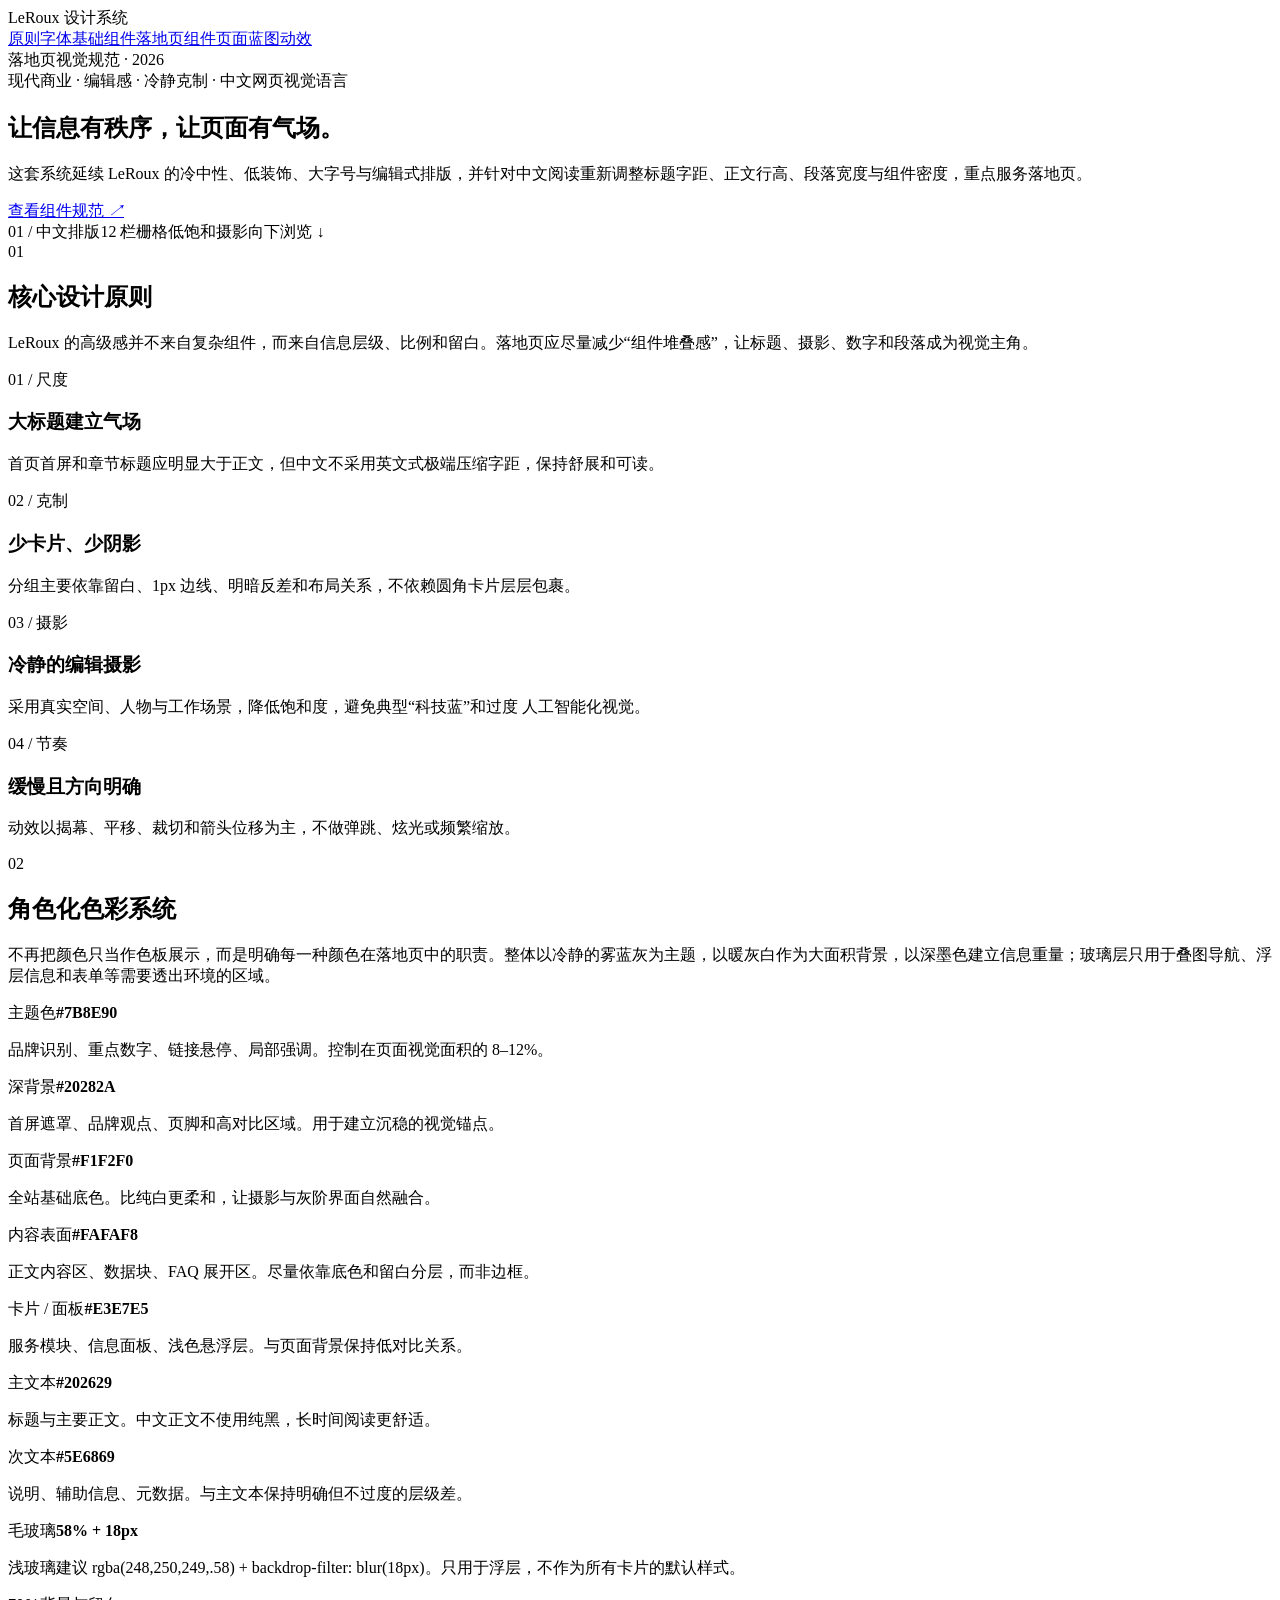
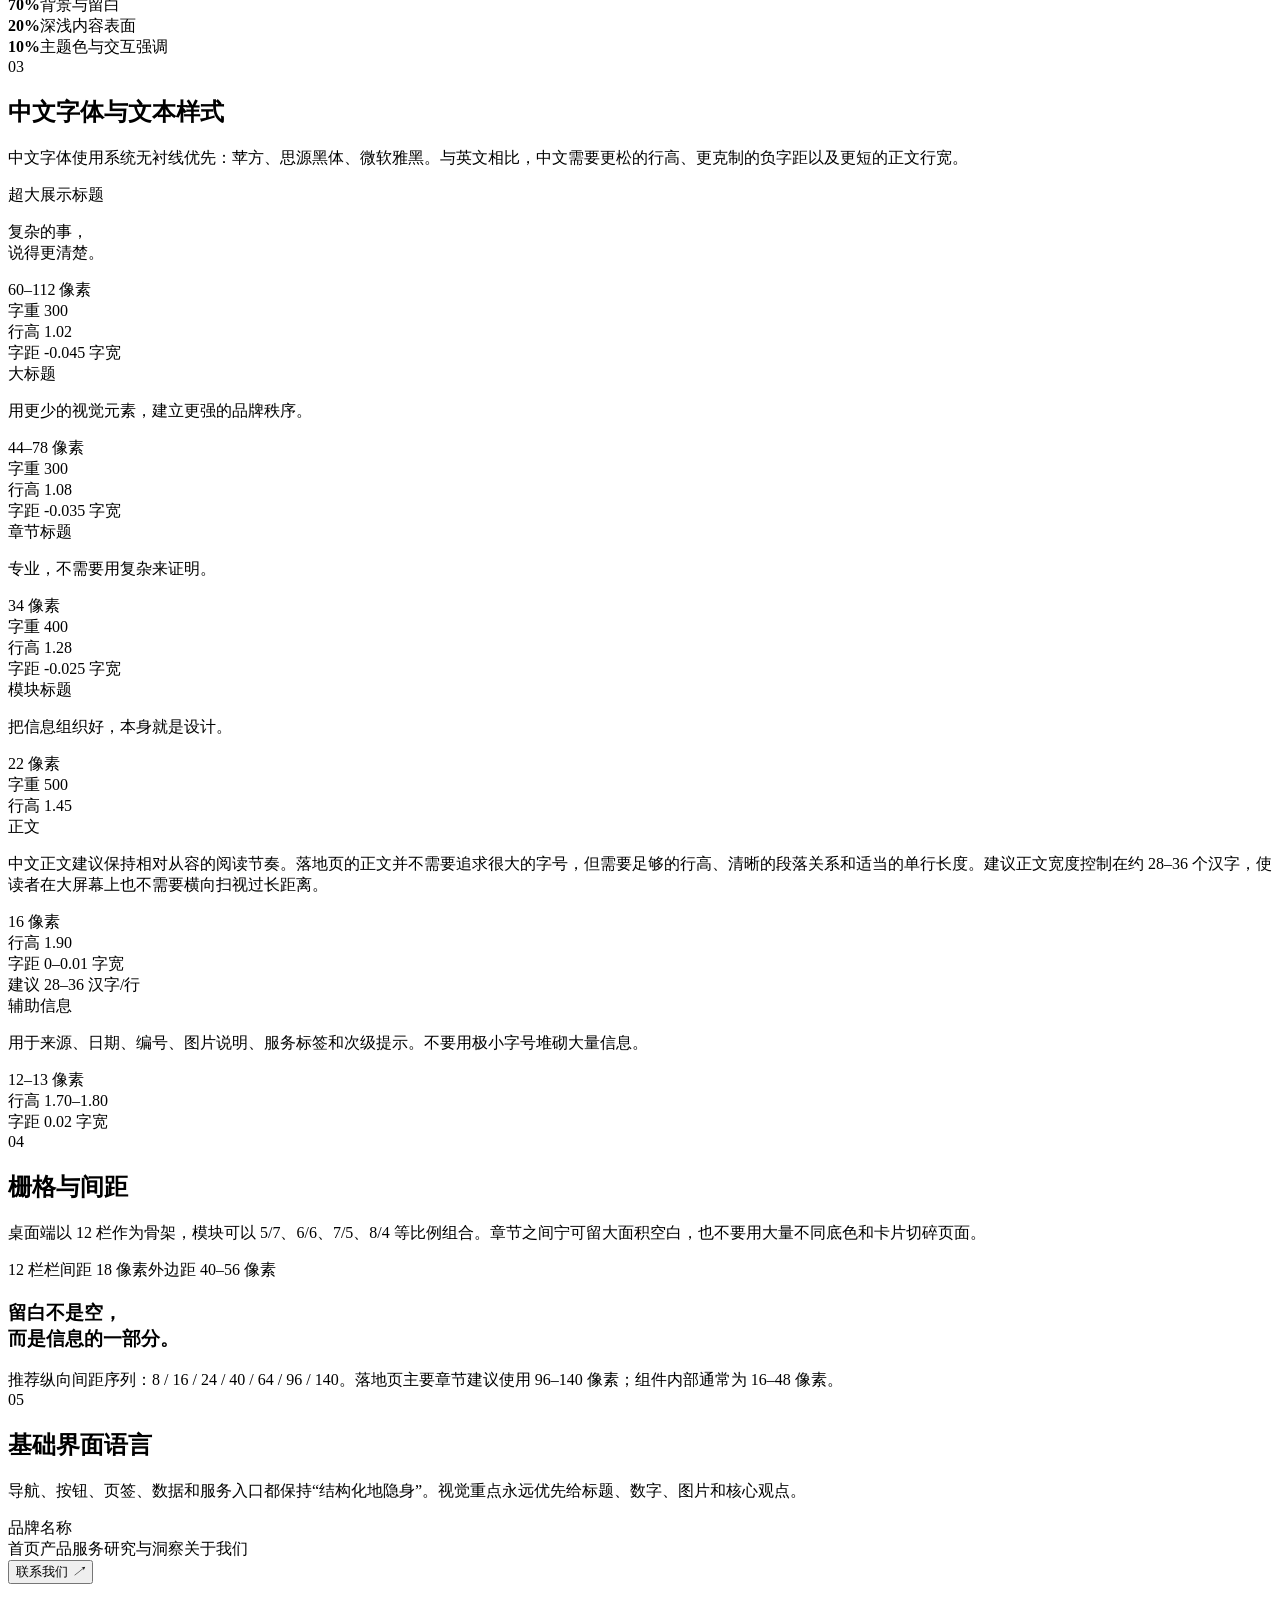
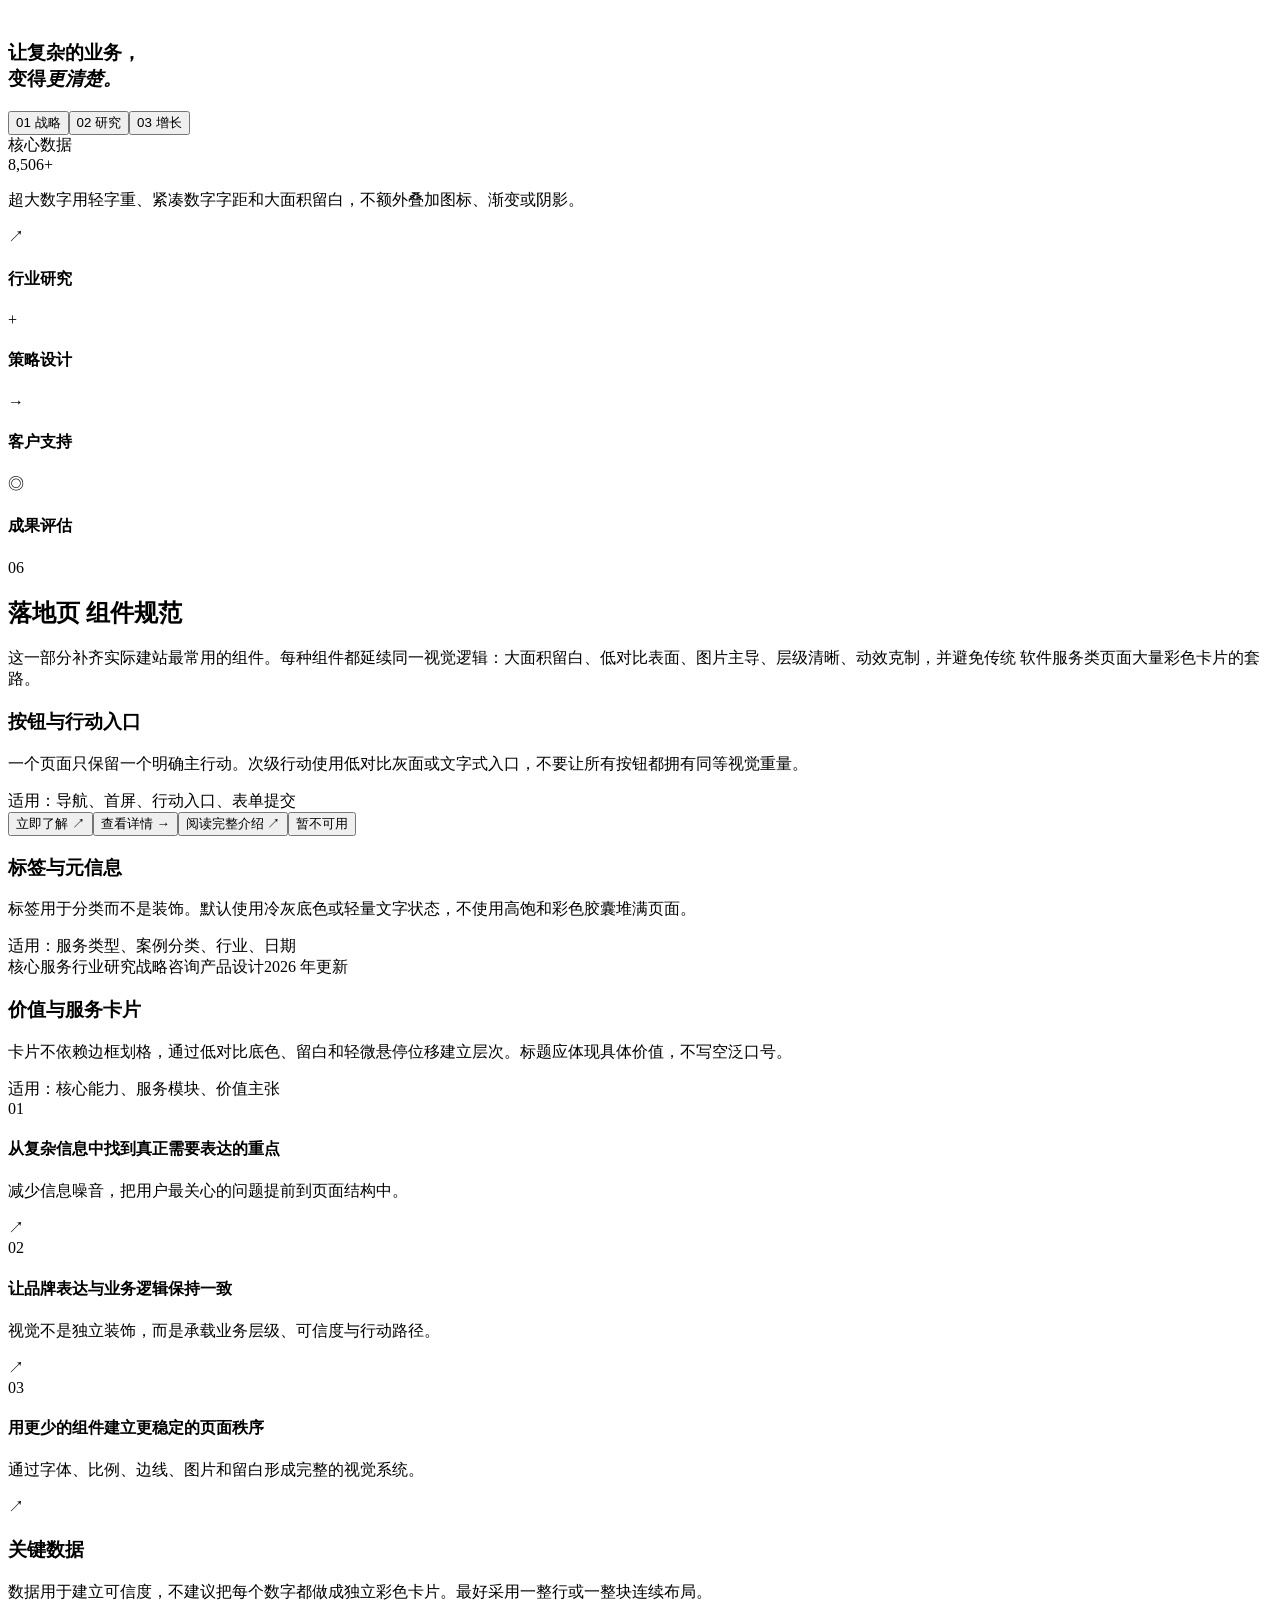
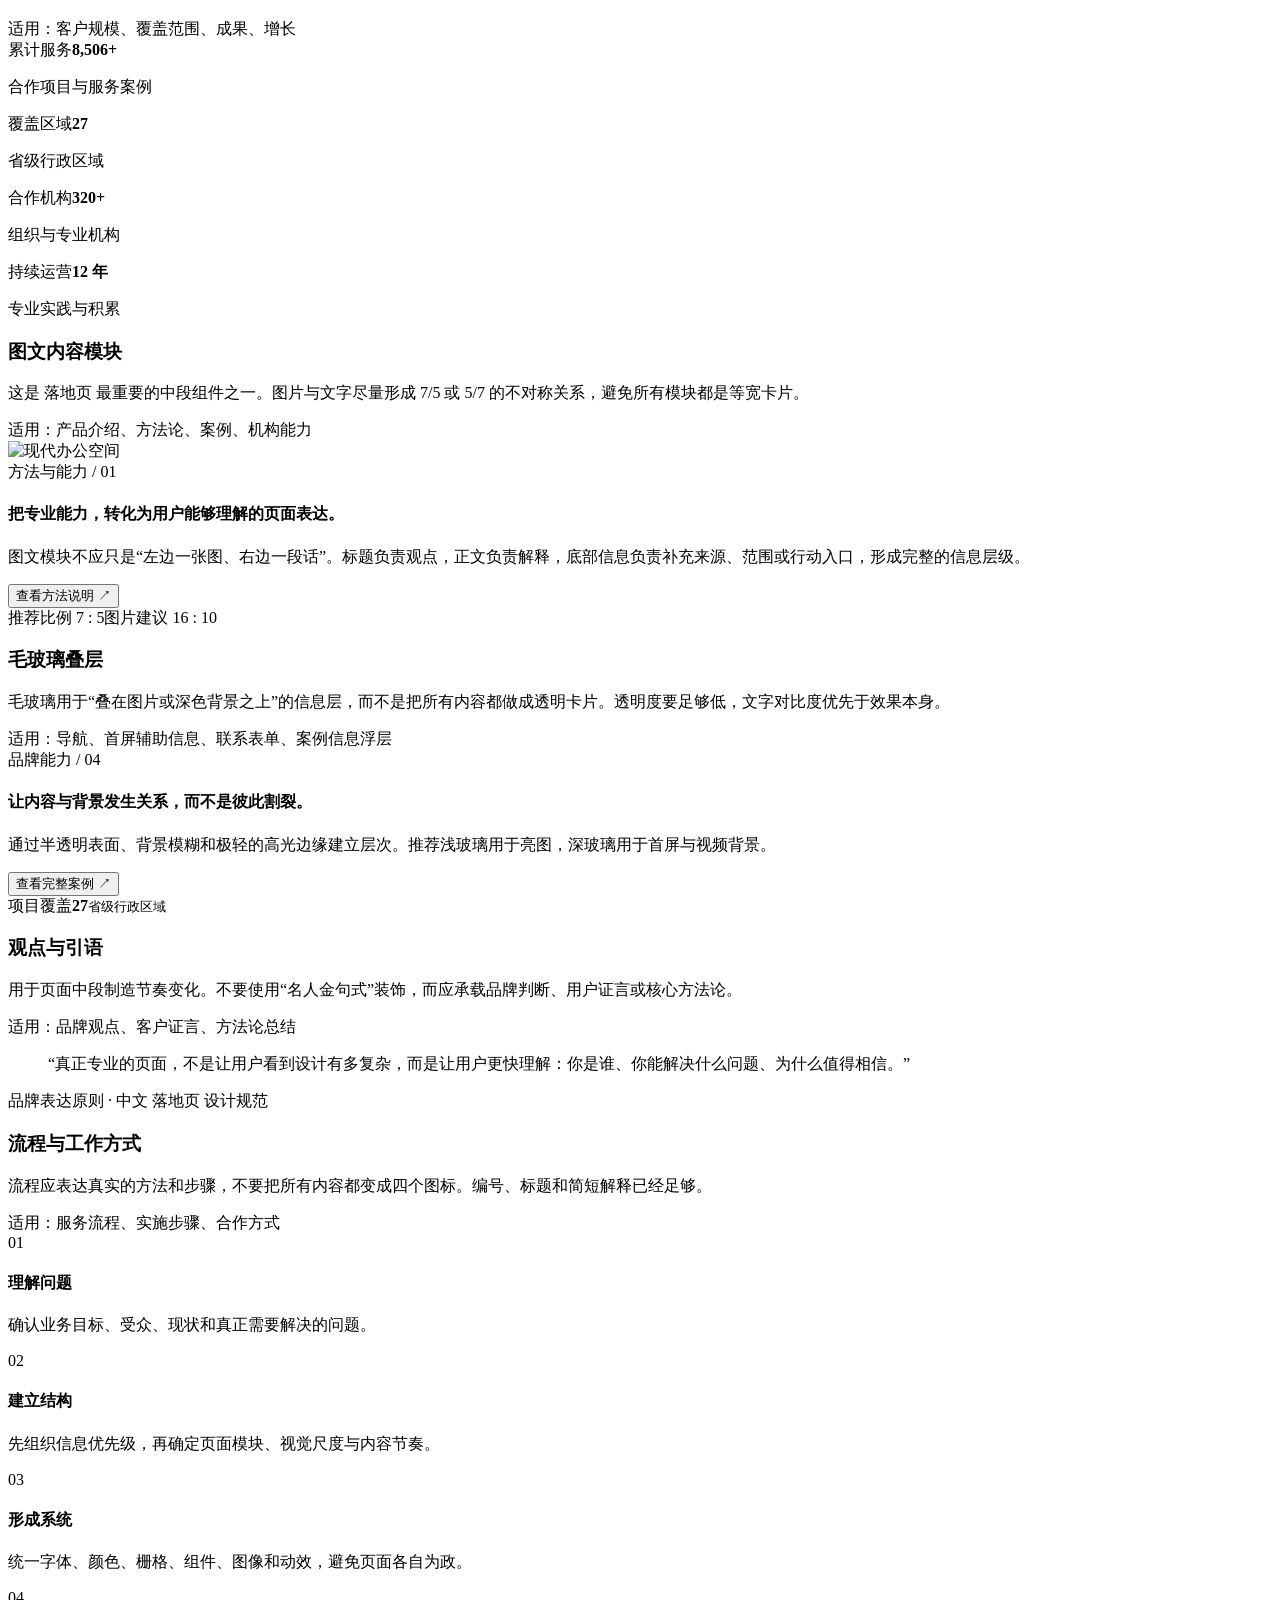
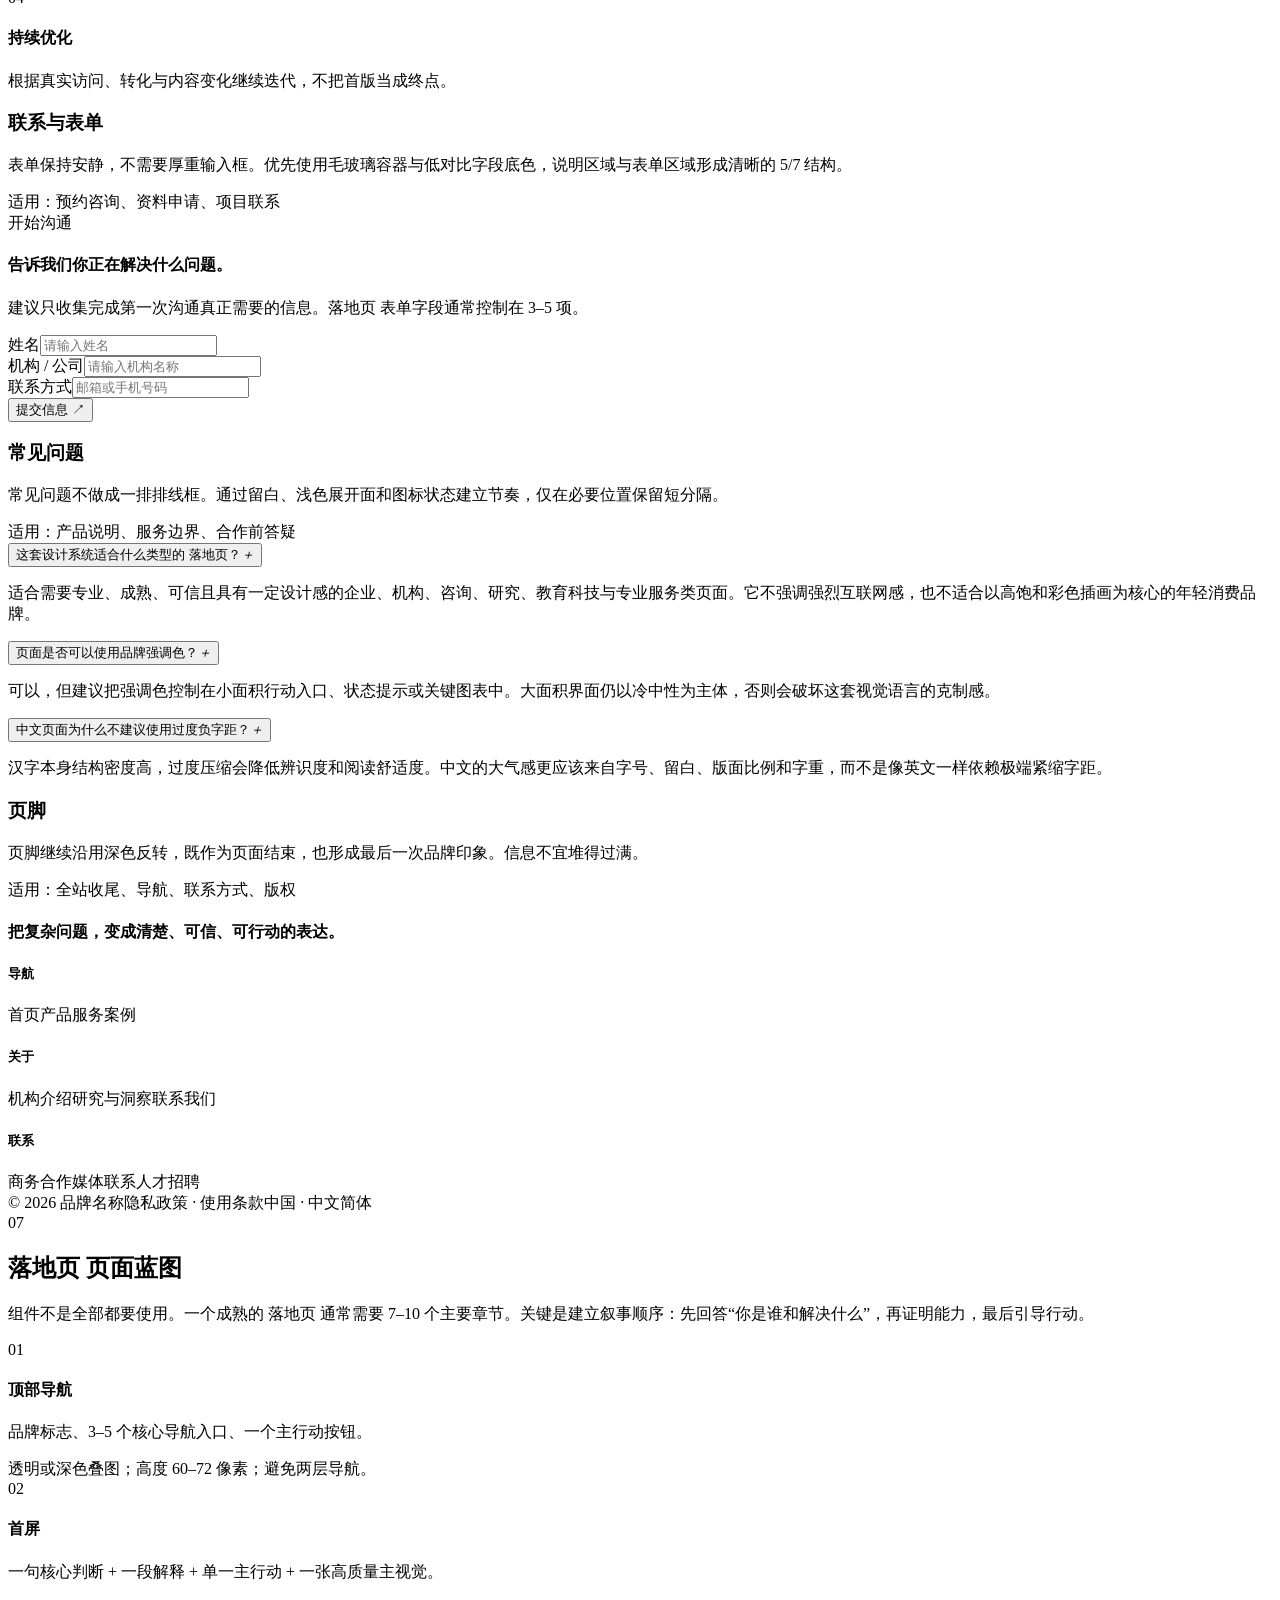
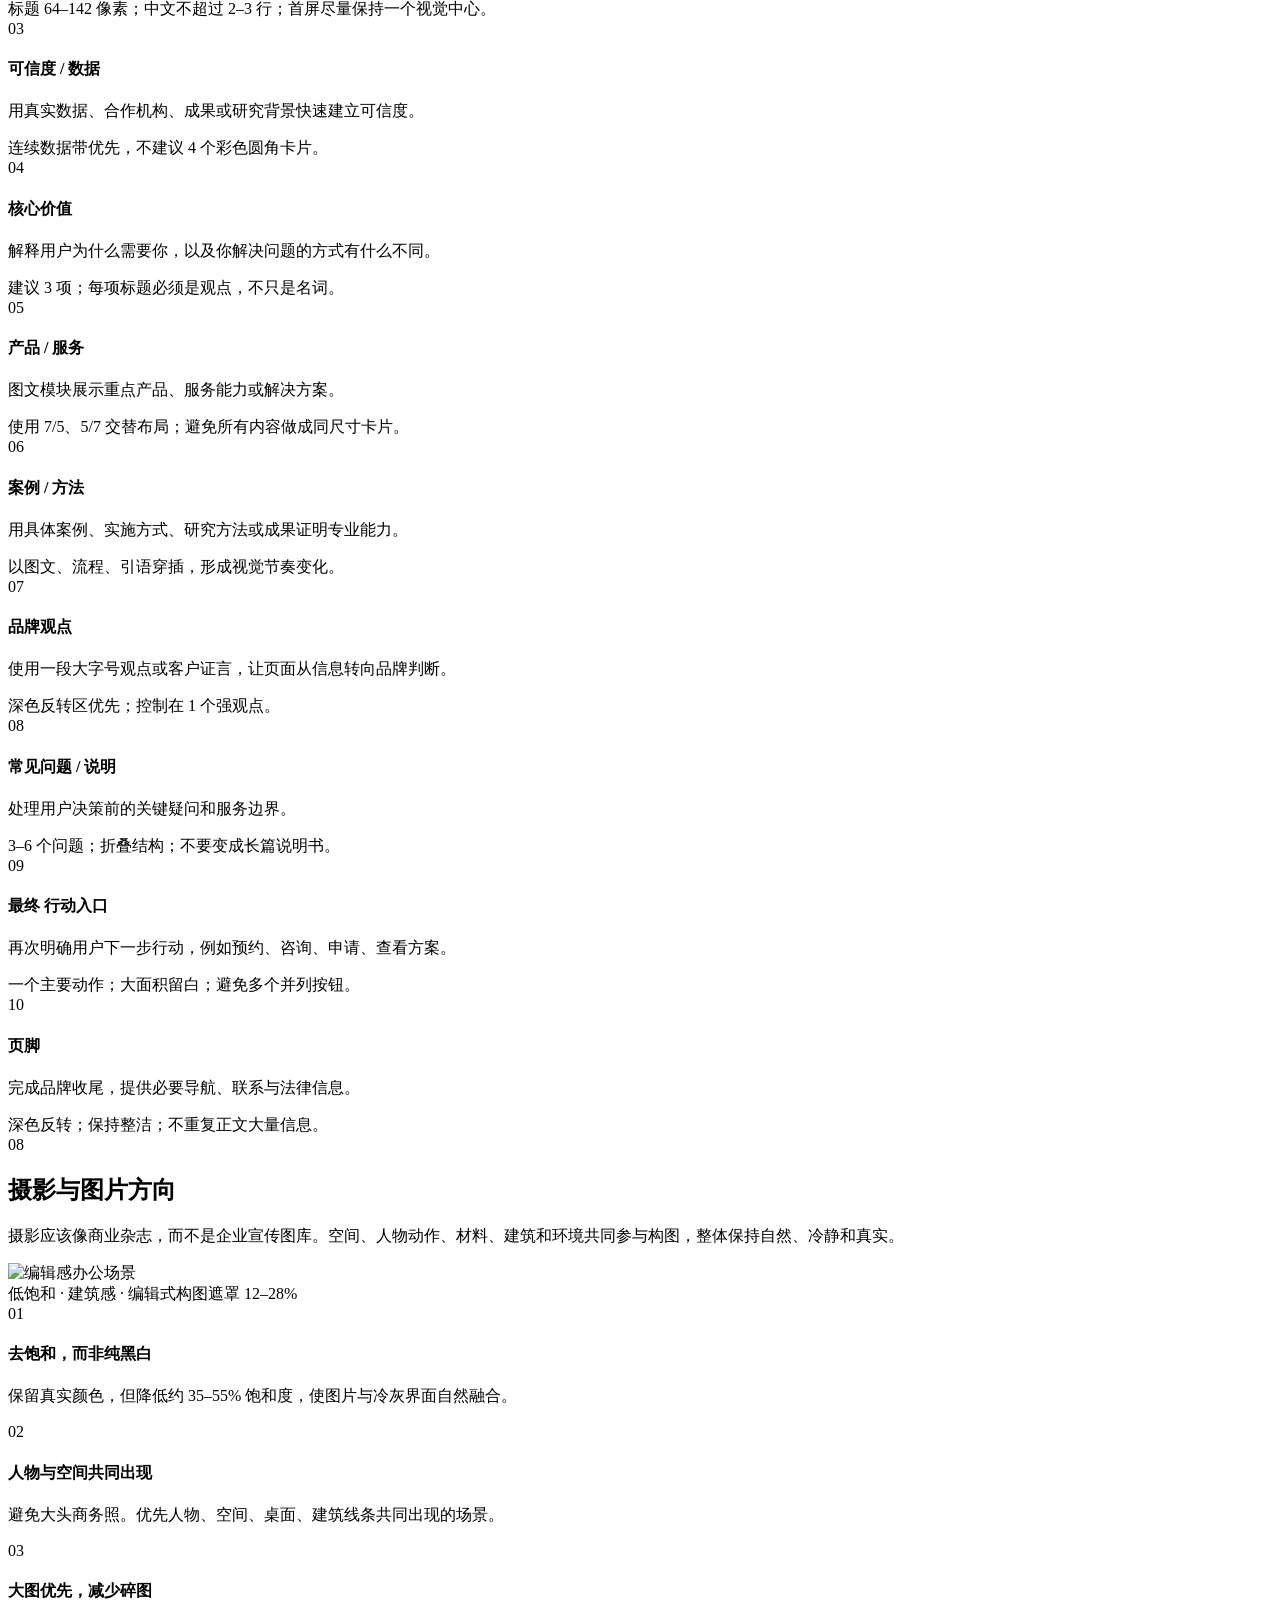
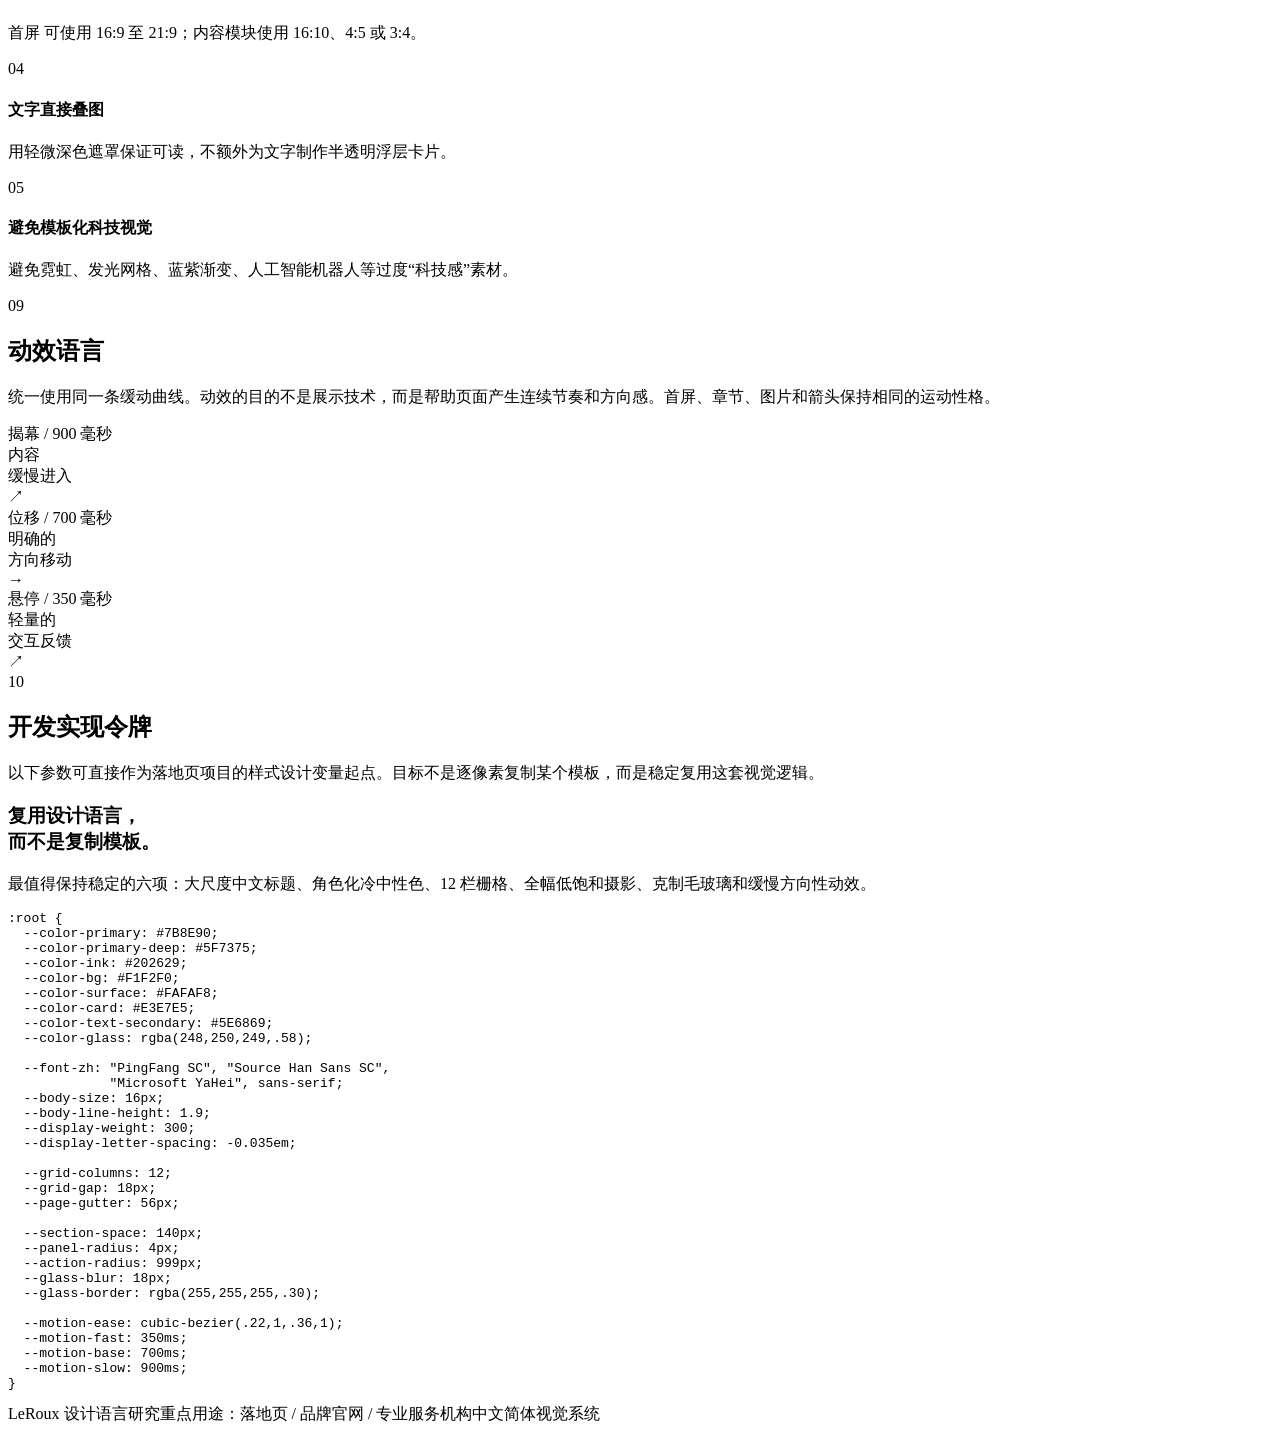
==== index.html @ 46179c41 "Add landing page design system HTML" ====
<!DOCTYPE html>
<html lang="zh-CN">
<head>
<meta charset="UTF-8" />
<meta name="viewport" content="width=device-width, initial-scale=1.0" />
<meta name="color-scheme" content="light" />
<title>LeRoux 设计语言｜落地页视觉识别与组件规范</title>
<link rel="stylesheet" href="styles/base.css" />
<link rel="stylesheet" href="styles/v2.css" />
</head>
<body>
<div class="页面">
<header class="顶部">
  <div class="品牌">LeRoux 设计系统</div>
  <nav class="导航"><a href="#原则">原则</a><a href="#字体">字体</a><a href="#基础组件">基础组件</a><a href="#落地组件">落地页组件</a><a href="#蓝图">页面蓝图</a><a href="#动效">动效</a></nav>
  <div class="顶部说明">落地页视觉规范 · 2026</div>
</header>

<section class="首屏">
  <div class="首屏图"></div>
  <div class="首屏网格">
    <div class="首屏眉题">现代商业 · 编辑感 · 冷静克制 · 中文网页视觉语言</div>
    <h1 class="首屏标题"><span>让信息有秩序，</span><span class="强调">让页面有气场。</span></h1>
    <aside class="首屏侧栏"><p>这套系统延续 LeRoux 的冷中性、低装饰、大字号与编辑式排版，并针对中文阅读重新调整标题字距、正文行高、段落宽度与组件密度，重点服务落地页。</p><a class="胶囊按钮" href="#落地组件">查看组件规范 <i>↗</i></a></aside>
    <div class="首屏底栏"><span>01 / 中文排版</span><span>12 栏栅格</span><span>低饱和摄影</span><span>向下浏览 ↓</span></div>
  </div>
</section>

<section class="章节" id="原则"><div class="容器">
  <div class="章节头 显现"><div class="章节号 数字">01</div><h2 class="章节标题">核心设计原则</h2><p class="章节说明">LeRoux 的高级感并不来自复杂组件，而来自信息层级、比例和留白。落地页应尽量减少“组件堆叠感”，让标题、摄影、数字和段落成为视觉主角。</p></div>
  <div class="原则组 显现">
    <article class="原则"><span class="序号 数字">01 / 尺度</span><div><h3>大标题建立气场</h3><p>首页首屏和章节标题应明显大于正文，但中文不采用英文式极端压缩字距，保持舒展和可读。</p></div></article>
    <article class="原则"><span class="序号 数字">02 / 克制</span><div><h3>少卡片、少阴影</h3><p>分组主要依靠留白、1px 边线、明暗反差和布局关系，不依赖圆角卡片层层包裹。</p></div></article>
    <article class="原则"><span class="序号 数字">03 / 摄影</span><div><h3>冷静的编辑摄影</h3><p>采用真实空间、人物与工作场景，降低饱和度，避免典型“科技蓝”和过度 人工智能化视觉。</p></div></article>
    <article class="原则"><span class="序号 数字">04 / 节奏</span><div><h3>缓慢且方向明确</h3><p>动效以揭幕、平移、裁切和箭头位移为主，不做弹跳、炫光或频繁缩放。</p></div></article>
  </div>
</div></section>

<section class="章节 色彩章节" id="色彩"><div class="容器">
  <div class="章节头 显现"><div class="章节号 数字">02</div><h2 class="章节标题">角色化色彩系统</h2><p class="章节说明">不再把颜色只当作色板展示，而是明确每一种颜色在落地页中的职责。整体以冷静的雾蓝灰为主题，以暖灰白作为大面积背景，以深墨色建立信息重量；玻璃层只用于叠图导航、浮层信息和表单等需要透出环境的区域。</p></div>
  <div class="角色色板 显现">
    <article class="角色色 主题"><span class="色角">主题色</span><strong>#7B8E90</strong><p>品牌识别、重点数字、链接悬停、局部强调。控制在页面视觉面积的 8–12%。</p></article>
    <article class="角色色 深色"><span class="色角">深背景</span><strong>#20282A</strong><p>首屏遮罩、品牌观点、页脚和高对比区域。用于建立沉稳的视觉锚点。</p></article>
    <article class="角色色 页面背景"><span class="色角">页面背景</span><strong>#F1F2F0</strong><p>全站基础底色。比纯白更柔和，让摄影与灰阶界面自然融合。</p></article>
    <article class="角色色 表面"><span class="色角">内容表面</span><strong>#FAFAF8</strong><p>正文内容区、数据块、FAQ 展开区。尽量依靠底色和留白分层，而非边框。</p></article>
    <article class="角色色 卡片"><span class="色角">卡片 / 面板</span><strong>#E3E7E5</strong><p>服务模块、信息面板、浅色悬浮层。与页面背景保持低对比关系。</p></article>
    <article class="角色色 主文本"><span class="色角">主文本</span><strong>#202629</strong><p>标题与主要正文。中文正文不使用纯黑，长时间阅读更舒适。</p></article>
    <article class="角色色 次文本"><span class="色角">次文本</span><strong>#5E6869</strong><p>说明、辅助信息、元数据。与主文本保持明确但不过度的层级差。</p></article>
    <article class="角色色 玻璃"><span class="色角">毛玻璃</span><strong>58% + 18px</strong><p>浅玻璃建议 rgba(248,250,249,.58) + backdrop-filter: blur(18px)。只用于浮层，不作为所有卡片的默认样式。</p></article>
  </div>
  <div class="配色比例 显现"><div><strong>70%</strong><span>背景与留白</span></div><div><strong>20%</strong><span>深浅内容表面</span></div><div><strong>10%</strong><span>主题色与交互强调</span></div></div>
</div></section>

<section class="章节 细线" id="字体"><div class="容器">
  <div class="章节头 显现"><div class="章节号 数字">03</div><h2 class="章节标题">中文字体与文本样式</h2><p class="章节说明">中文字体使用系统无衬线优先：苹方、思源黑体、微软雅黑。与英文相比，中文需要更松的行高、更克制的负字距以及更短的正文行宽。</p></div>
  <div class="字板 显现">
    <div class="字行"><div class="字标签">超大展示标题</div><p class="字样 超大标题">复杂的事，<br>说得更清楚。</p><div class="字规格">60–112 像素<br>字重 300<br>行高 1.02<br>字距 -0.045 字宽</div></div>
    <div class="字行"><div class="字标签">大标题</div><p class="字样 大标题">用更少的视觉元素，建立更强的品牌秩序。</p><div class="字规格">44–78 像素<br>字重 300<br>行高 1.08<br>字距 -0.035 字宽</div></div>
    <div class="字行"><div class="字标签">章节标题</div><p class="字样 中标题">专业，不需要用复杂来证明。</p><div class="字规格">34 像素<br>字重 400<br>行高 1.28<br>字距 -0.025 字宽</div></div>
    <div class="字行"><div class="字标签">模块标题</div><p class="字样 小标题样">把信息组织好，本身就是设计。</p><div class="字规格">22 像素<br>字重 500<br>行高 1.45</div></div>
    <div class="字行"><div class="字标签">正文</div><p class="字样 正文样">中文正文建议保持相对从容的阅读节奏。落地页的正文并不需要追求很大的字号，但需要足够的行高、清晰的段落关系和适当的单行长度。建议正文宽度控制在约 28–36 个汉字，使读者在大屏幕上也不需要横向扫视过长距离。</p><div class="字规格">16 像素<br>行高 1.90<br>字距 0–0.01 字宽<br>建议 28–36 汉字/行</div></div>
    <div class="字行"><div class="字标签">辅助信息</div><p class="字样 辅助样">用于来源、日期、编号、图片说明、服务标签和次级提示。不要用极小字号堆砌大量信息。</p><div class="字规格">12–13 像素<br>行高 1.70–1.80<br>字距 0.02 字宽</div></div>
  </div>
</div></section>

<section class="章节 细线"><div class="容器">
  <div class="章节头 显现"><div class="章节号 数字">04</div><h2 class="章节标题">栅格与间距</h2><p class="章节说明">桌面端以 12 栏作为骨架，模块可以 5/7、6/6、7/5、8/4 等比例组合。章节之间宁可留大面积空白，也不要用大量不同底色和卡片切碎页面。</p></div>
  <div class="栅格示意 显现"><div class="栅格信息"><span>12 栏</span><span>栏间距 18 像素</span><span>外边距 40–56 像素</span></div><div class="栅格主"><h3>留白不是空，<br>而是信息的一部分。</h3></div><div class="栅格侧">推荐纵向间距序列：8 / 16 / 24 / 40 / 64 / 96 / 140。落地页主要章节建议使用 96–140 像素；组件内部通常为 16–48 像素。</div></div>
</div></section>

<section class="章节 细线" id="基础组件"><div class="容器">
  <div class="章节头 显现"><div class="章节号 数字">05</div><h2 class="章节标题">基础界面语言</h2><p class="章节说明">导航、按钮、页签、数据和服务入口都保持“结构化地隐身”。视觉重点永远优先给标题、数字、图片和核心观点。</p></div>
  <div class="组件区 显现"><div class="演示导航"><div class="演示标志">品牌名称</div><div class="演示菜单"><span>首页</span><span>产品服务</span><span>研究与洞察</span><span>关于我们</span></div><button class="胶囊按钮 演示联系">联系我们 <i>↗</i></button></div><div class="组件主体"><div class="组件主面"><p class="小标" style="color:rgba(255,255,255,.58)">业务转型 / 01</p><h3 class="主句">让复杂的业务，<br>变得<em>更清楚。</em></h3><div class="页签"><button class="当前">01 战略</button><button>02 研究</button><button>03 增长</button></div></div><div class="组件侧面"><div class="数字卡"><span class="小标">核心数据</span><div class="大数字 数字">8,506+</div><p>超大数字用轻字重、紧凑数字字距和大面积留白，不额外叠加图标、渐变或阴影。</p></div><div class="小组件组"><div class="小组件"><div class="符号">↗</div><h4>行业研究</h4></div><div class="小组件"><div class="符号">+</div><h4>策略设计</h4></div><div class="小组件"><div class="符号">→</div><h4>客户支持</h4></div><div class="小组件"><div class="符号">◎</div><h4>成果评估</h4></div></div></div></div></div>
</div></section>

<section class="章节 细线" id="落地组件"><div class="容器">
  <div class="章节头 显现"><div class="章节号 数字">06</div><h2 class="章节标题">落地页 组件规范</h2><p class="章节说明">这一部分补齐实际建站最常用的组件。每种组件都延续同一视觉逻辑：大面积留白、低对比表面、图片主导、层级清晰、动效克制，并避免传统 软件服务类页面大量彩色卡片的套路。</p></div>
  <div class="组件库">
    <div class="组件组 显现"><div class="组件组头"><h3>按钮与行动入口</h3><p>一个页面只保留一个明确主行动。次级行动使用低对比灰面或文字式入口，不要让所有按钮都拥有同等视觉重量。</p><div class="用途">适用：导航、首屏、行动入口、表单提交</div></div><div class="按钮板"><button class="主按钮">立即了解 <span>↗</span></button><button class="次按钮">查看详情 <span>→</span></button><button class="文字按钮">阅读完整介绍 <span>↗</span></button><button class="主按钮 禁用">暂不可用</button></div></div>

    <div class="组件组 显现"><div class="组件组头"><h3>标签与元信息</h3><p>标签用于分类而不是装饰。默认使用冷灰底色或轻量文字状态，不使用高饱和彩色胶囊堆满页面。</p><div class="用途">适用：服务类型、案例分类、行业、日期</div></div><div class="标签板"><span class="标签 深">核心服务</span><span class="标签 浅">行业研究</span><span class="标签">战略咨询</span><span class="标签">产品设计</span><span class="标签">2026 年更新</span></div></div>

    <div class="组件组 显现"><div class="组件组头"><h3>价值与服务卡片</h3><p>卡片不依赖边框划格，通过低对比底色、留白和轻微悬停位移建立层次。标题应体现具体价值，不写空泛口号。</p><div class="用途">适用：核心能力、服务模块、价值主张</div></div><div class="信息卡板"><article class="信息卡"><span class="卡号 数字">01</span><div><h4>从复杂信息中找到真正需要表达的重点</h4><p>减少信息噪音，把用户最关心的问题提前到页面结构中。</p></div><span class="箭头">↗</span></article><article class="信息卡"><span class="卡号 数字">02</span><div><h4>让品牌表达与业务逻辑保持一致</h4><p>视觉不是独立装饰，而是承载业务层级、可信度与行动路径。</p></div><span class="箭头">↗</span></article><article class="信息卡"><span class="卡号 数字">03</span><div><h4>用更少的组件建立更稳定的页面秩序</h4><p>通过字体、比例、边线、图片和留白形成完整的视觉系统。</p></div><span class="箭头">↗</span></article></div></div>

    <div class="组件组 显现"><div class="组件组头"><h3>关键数据</h3><p>数据用于建立可信度，不建议把每个数字都做成独立彩色卡片。最好采用一整行或一整块连续布局。</p><div class="用途">适用：客户规模、覆盖范围、成果、增长</div></div><div class="数据板"><div class="数据项"><span class="小标">累计服务</span><strong>8,506+</strong><p>合作项目与服务案例</p></div><div class="数据项"><span class="小标">覆盖区域</span><strong>27</strong><p>省级行政区域</p></div><div class="数据项"><span class="小标">合作机构</span><strong>320+</strong><p>组织与专业机构</p></div><div class="数据项"><span class="小标">持续运营</span><strong>12 年</strong><p>专业实践与积累</p></div></div></div>

    <div class="组件组 显现"><div class="组件组头"><h3>图文内容模块</h3><p>这是 落地页 最重要的中段组件之一。图片与文字尽量形成 7/5 或 5/7 的不对称关系，避免所有模块都是等宽卡片。</p><div class="用途">适用：产品介绍、方法论、案例、机构能力</div></div><div class="图文板"><div class="图文图"><img src="https://images.unsplash.com/photo-1497366811353-6870744d04b2?auto=format&fit=crop&w=1600&q=85" alt="现代办公空间"></div><div class="图文文"><div><span class="小标">方法与能力 / 01</span><h4>把专业能力，转化为用户能够理解的页面表达。</h4><p>图文模块不应只是“左边一张图、右边一段话”。标题负责观点，正文负责解释，底部信息负责补充来源、范围或行动入口，形成完整的信息层级。</p><button class="文字按钮">查看方法说明 <span>↗</span></button></div><div class="底部"><span>推荐比例 7 : 5</span><span>图片建议 16 : 10</span></div></div></div></div>

    <div class="组件组 显现"><div class="组件组头"><h3>毛玻璃叠层</h3><p>毛玻璃用于“叠在图片或深色背景之上”的信息层，而不是把所有内容都做成透明卡片。透明度要足够低，文字对比度优先于效果本身。</p><div class="用途">适用：导航、首屏辅助信息、联系表单、案例信息浮层</div></div>
      <div class="玻璃演示">
        <div class="玻璃背景"></div>
        <div class="玻璃文案"><span class="小标">品牌能力 / 04</span><h4>让内容与背景发生关系，而不是彼此割裂。</h4><p>通过半透明表面、背景模糊和极轻的高光边缘建立层次。推荐浅玻璃用于亮图，深玻璃用于首屏与视频背景。</p><button class="玻璃按钮">查看完整案例 <span>↗</span></button></div>
        <div class="玻璃数据"><span>项目覆盖</span><strong class="数字">27</strong><small>省级行政区域</small></div>
      </div>
    </div>

    <div class="组件组 显现"><div class="组件组头"><h3>观点与引语</h3><p>用于页面中段制造节奏变化。不要使用“名人金句式”装饰，而应承载品牌判断、用户证言或核心方法论。</p><div class="用途">适用：品牌观点、客户证言、方法论总结</div></div><div class="引语板"><blockquote>“真正专业的页面，不是让用户看到设计有多复杂，而是让用户更快理解：你是谁、你能解决什么问题、为什么值得相信。”</blockquote><footer>品牌表达原则 · 中文 落地页 设计规范</footer></div></div>

    <div class="组件组 显现"><div class="组件组头"><h3>流程与工作方式</h3><p>流程应表达真实的方法和步骤，不要把所有内容都变成四个图标。编号、标题和简短解释已经足够。</p><div class="用途">适用：服务流程、实施步骤、合作方式</div></div><div class="步骤板"><div class="步骤"><span class="步号">01</span><h4>理解问题</h4><p>确认业务目标、受众、现状和真正需要解决的问题。</p></div><div class="步骤"><span class="步号">02</span><h4>建立结构</h4><p>先组织信息优先级，再确定页面模块、视觉尺度与内容节奏。</p></div><div class="步骤"><span class="步号">03</span><h4>形成系统</h4><p>统一字体、颜色、栅格、组件、图像和动效，避免页面各自为政。</p></div><div class="步骤"><span class="步号">04</span><h4>持续优化</h4><p>根据真实访问、转化与内容变化继续迭代，不把首版当成终点。</p></div></div></div>

    <div class="组件组 显现"><div class="组件组头"><h3>联系与表单</h3><p>表单保持安静，不需要厚重输入框。优先使用毛玻璃容器与低对比字段底色，说明区域与表单区域形成清晰的 5/7 结构。</p><div class="用途">适用：预约咨询、资料申请、项目联系</div></div><div class="表单板"><div class="表单说明"><span class="小标">开始沟通</span><h4>告诉我们你正在解决什么问题。</h4><p>建议只收集完成第一次沟通真正需要的信息。落地页 表单字段通常控制在 3–5 项。</p></div><form class="表单" onsubmit="event.preventDefault()"><div class="字段"><label>姓名</label><input placeholder="请输入姓名"></div><div class="字段"><label>机构 / 公司</label><input placeholder="请输入机构名称"></div><div class="字段"><label>联系方式</label><input placeholder="邮箱或手机号码"></div><div><button class="主按钮">提交信息 <span>↗</span></button></div></form></div></div>

    <div class="组件组 显现"><div class="组件组头"><h3>常见问题</h3><p>常见问题不做成一排排线框。通过留白、浅色展开面和图标状态建立节奏，仅在必要位置保留短分隔。</p><div class="用途">适用：产品说明、服务边界、合作前答疑</div></div><div class="常见问题"><div class="问答 展开"><button class="问题"><span>这套设计系统适合什么类型的 落地页？</span><i>＋</i></button><div class="答案"><p>适合需要专业、成熟、可信且具有一定设计感的企业、机构、咨询、研究、教育科技与专业服务类页面。它不强调强烈互联网感，也不适合以高饱和彩色插画为核心的年轻消费品牌。</p></div></div><div class="问答"><button class="问题"><span>页面是否可以使用品牌强调色？</span><i>＋</i></button><div class="答案"><p>可以，但建议把强调色控制在小面积行动入口、状态提示或关键图表中。大面积界面仍以冷中性为主体，否则会破坏这套视觉语言的克制感。</p></div></div><div class="问答"><button class="问题"><span>中文页面为什么不建议使用过度负字距？</span><i>＋</i></button><div class="答案"><p>汉字本身结构密度高，过度压缩会降低辨识度和阅读舒适度。中文的大气感更应该来自字号、留白、版面比例和字重，而不是像英文一样依赖极端紧缩字距。</p></div></div></div></div>

    <div class="组件组 显现"><div class="组件组头"><h3>页脚</h3><p>页脚继续沿用深色反转，既作为页面结束，也形成最后一次品牌印象。信息不宜堆得过满。</p><div class="用途">适用：全站收尾、导航、联系方式、版权</div></div><footer class="页脚演示"><div class="页脚顶"><h4>把复杂问题，变成清楚、可信、可行动的表达。</h4><div class="页脚列"><h5>导航</h5><a>首页</a><a>产品服务</a><a>案例</a></div><div class="页脚列"><h5>关于</h5><a>机构介绍</a><a>研究与洞察</a><a>联系我们</a></div><div class="页脚列"><h5>联系</h5><a>商务合作</a><a>媒体联系</a><a>人才招聘</a></div></div><div class="页脚底"><span>© 2026 品牌名称</span><span>隐私政策 · 使用条款</span><span>中国 · 中文简体</span></div></footer></div>
  </div>
</div></section>

<section class="章节 细线" id="蓝图"><div class="容器">
  <div class="章节头 显现"><div class="章节号 数字">07</div><h2 class="章节标题">落地页 页面蓝图</h2><p class="章节说明">组件不是全部都要使用。一个成熟的 落地页 通常需要 7–10 个主要章节。关键是建立叙事顺序：先回答“你是谁和解决什么”，再证明能力，最后引导行动。</p></div>
  <div class="蓝图 显现">
    <div class="蓝图行"><div class="编号 数字">01</div><h4>顶部导航</h4><p>品牌标志、3–5 个核心导航入口、一个主行动按钮。</p><div class="规则">透明或深色叠图；高度 60–72 像素；避免两层导航。</div></div>
    <div class="蓝图行"><div class="编号 数字">02</div><h4>首屏</h4><p>一句核心判断 + 一段解释 + 单一主行动 + 一张高质量主视觉。</p><div class="规则">标题 64–142 像素；中文不超过 2–3 行；首屏尽量保持一个视觉中心。</div></div>
    <div class="蓝图行"><div class="编号 数字">03</div><h4>可信度 / 数据</h4><p>用真实数据、合作机构、成果或研究背景快速建立可信度。</p><div class="规则">连续数据带优先，不建议 4 个彩色圆角卡片。</div></div>
    <div class="蓝图行"><div class="编号 数字">04</div><h4>核心价值</h4><p>解释用户为什么需要你，以及你解决问题的方式有什么不同。</p><div class="规则">建议 3 项；每项标题必须是观点，不只是名词。</div></div>
    <div class="蓝图行"><div class="编号 数字">05</div><h4>产品 / 服务</h4><p>图文模块展示重点产品、服务能力或解决方案。</p><div class="规则">使用 7/5、5/7 交替布局；避免所有内容做成同尺寸卡片。</div></div>
    <div class="蓝图行"><div class="编号 数字">06</div><h4>案例 / 方法</h4><p>用具体案例、实施方式、研究方法或成果证明专业能力。</p><div class="规则">以图文、流程、引语穿插，形成视觉节奏变化。</div></div>
    <div class="蓝图行"><div class="编号 数字">07</div><h4>品牌观点</h4><p>使用一段大字号观点或客户证言，让页面从信息转向品牌判断。</p><div class="规则">深色反转区优先；控制在 1 个强观点。</div></div>
    <div class="蓝图行"><div class="编号 数字">08</div><h4>常见问题 / 说明</h4><p>处理用户决策前的关键疑问和服务边界。</p><div class="规则">3–6 个问题；折叠结构；不要变成长篇说明书。</div></div>
    <div class="蓝图行"><div class="编号 数字">09</div><h4>最终 行动入口</h4><p>再次明确用户下一步行动，例如预约、咨询、申请、查看方案。</p><div class="规则">一个主要动作；大面积留白；避免多个并列按钮。</div></div>
    <div class="蓝图行"><div class="编号 数字">10</div><h4>页脚</h4><p>完成品牌收尾，提供必要导航、联系与法律信息。</p><div class="规则">深色反转；保持整洁；不重复正文大量信息。</div></div>
  </div>
</div></section>

<section class="章节 细线"><div class="容器">
  <div class="章节头 显现"><div class="章节号 数字">08</div><h2 class="章节标题">摄影与图片方向</h2><p class="章节说明">摄影应该像商业杂志，而不是企业宣传图库。空间、人物动作、材料、建筑和环境共同参与构图，整体保持自然、冷静和真实。</p></div>
  <div class="摄影区 显现"><figure class="摄影图" style="margin:0"><img src="https://images.unsplash.com/photo-1497366811364-ccf3f8c9bf1b?auto=format&fit=crop&w=1800&q=85" alt="编辑感办公场景"><figcaption class="摄影说明"><span>低饱和 · 建筑感 · 编辑式构图</span><span>遮罩 12–28%</span></figcaption></figure><div class="摄影规则"><div class="摄影规则项"><div class="号 数字">01</div><div><h4>去饱和，而非纯黑白</h4><p>保留真实颜色，但降低约 35–55% 饱和度，使图片与冷灰界面自然融合。</p></div></div><div class="摄影规则项"><div class="号 数字">02</div><div><h4>人物与空间共同出现</h4><p>避免大头商务照。优先人物、空间、桌面、建筑线条共同出现的场景。</p></div></div><div class="摄影规则项"><div class="号 数字">03</div><div><h4>大图优先，减少碎图</h4><p>首屏 可使用 16:9 至 21:9；内容模块使用 16:10、4:5 或 3:4。</p></div></div><div class="摄影规则项"><div class="号 数字">04</div><div><h4>文字直接叠图</h4><p>用轻微深色遮罩保证可读，不额外为文字制作半透明浮层卡片。</p></div></div><div class="摄影规则项"><div class="号 数字">05</div><div><h4>避免模板化科技视觉</h4><p>避免霓虹、发光网格、蓝紫渐变、人工智能机器人等过度“科技感”素材。</p></div></div></div></div>
</div></section>

<section class="章节 细线" id="动效"><div class="容器">
  <div class="章节头 显现"><div class="章节号 数字">09</div><h2 class="章节标题">动效语言</h2><p class="章节说明">统一使用同一条缓动曲线。动效的目的不是展示技术，而是帮助页面产生连续节奏和方向感。首屏、章节、图片和箭头保持相同的运动性格。</p></div>
  <div class="动效组 显现"><div class="动效卡"><span class="标记">揭幕 / 900 毫秒</span><div class="词">内容<br>缓慢进入</div><div class="箭">↗</div></div><div class="动效卡"><span class="标记">位移 / 700 毫秒</span><div class="词">明确的<br>方向移动</div><div class="箭">→</div></div><div class="动效卡"><span class="标记">悬停 / 350 毫秒</span><div class="词">轻量的<br>交互反馈</div><div class="箭">↗</div></div></div>
</div></section>

<section class="章节 令牌区" id="令牌"><div class="容器">
  <div class="章节头 显现"><div class="章节号 数字">10</div><h2 class="章节标题">开发实现令牌</h2><p class="章节说明">以下参数可直接作为落地页项目的样式设计变量起点。目标不是逐像素复制某个模板，而是稳定复用这套视觉逻辑。</p></div>
  <div class="令牌布局 显现"><div class="令牌摘要"><h3>复用设计语言，<br>而不是复制模板。</h3><p>最值得保持稳定的六项：大尺度中文标题、角色化冷中性色、12 栏栅格、全幅低饱和摄影、克制毛玻璃和缓慢方向性动效。</p></div><pre>:root {
  --color-primary: #7B8E90;
  --color-primary-deep: #5F7375;
  --color-ink: #202629;
  --color-bg: #F1F2F0;
  --color-surface: #FAFAF8;
  --color-card: #E3E7E5;
  --color-text-secondary: #5E6869;
  --color-glass: rgba(248,250,249,.58);

  --font-zh: "PingFang SC", "Source Han Sans SC",
             "Microsoft YaHei", sans-serif;
  --body-size: 16px;
  --body-line-height: 1.9;
  --display-weight: 300;
  --display-letter-spacing: -0.035em;

  --grid-columns: 12;
  --grid-gap: 18px;
  --page-gutter: 56px;

  --section-space: 140px;
  --panel-radius: 4px;
  --action-radius: 999px;
  --glass-blur: 18px;
  --glass-border: rgba(255,255,255,.30);

  --motion-ease: cubic-bezier(.22,1,.36,1);
  --motion-fast: 350ms;
  --motion-base: 700ms;
  --motion-slow: 900ms;
}</pre></div>
  <div class="末行"><span>LeRoux 设计语言研究</span><span>重点用途：落地页 / 品牌官网 / 专业服务机构</span><span>中文简体视觉系统</span></div>
</div></section>
</div>


<script src="script.js"></script>
</body>
</html>
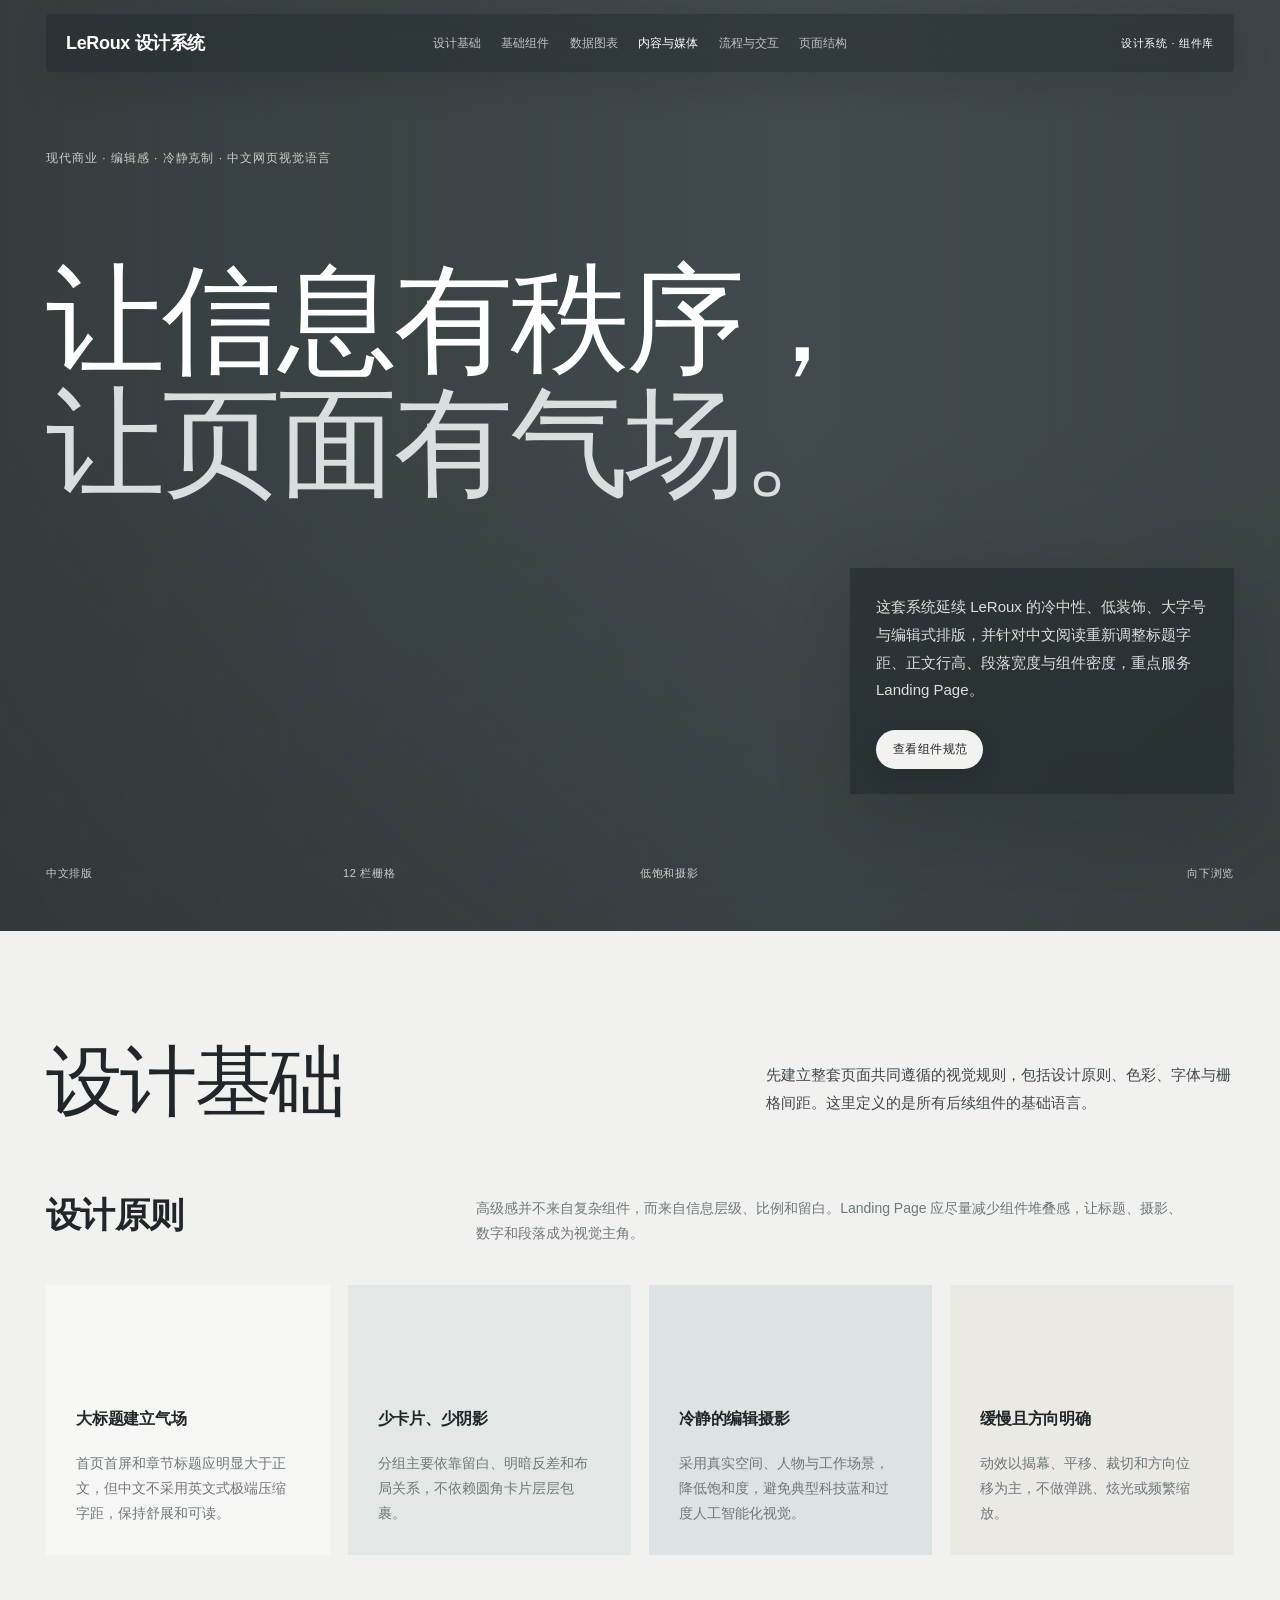
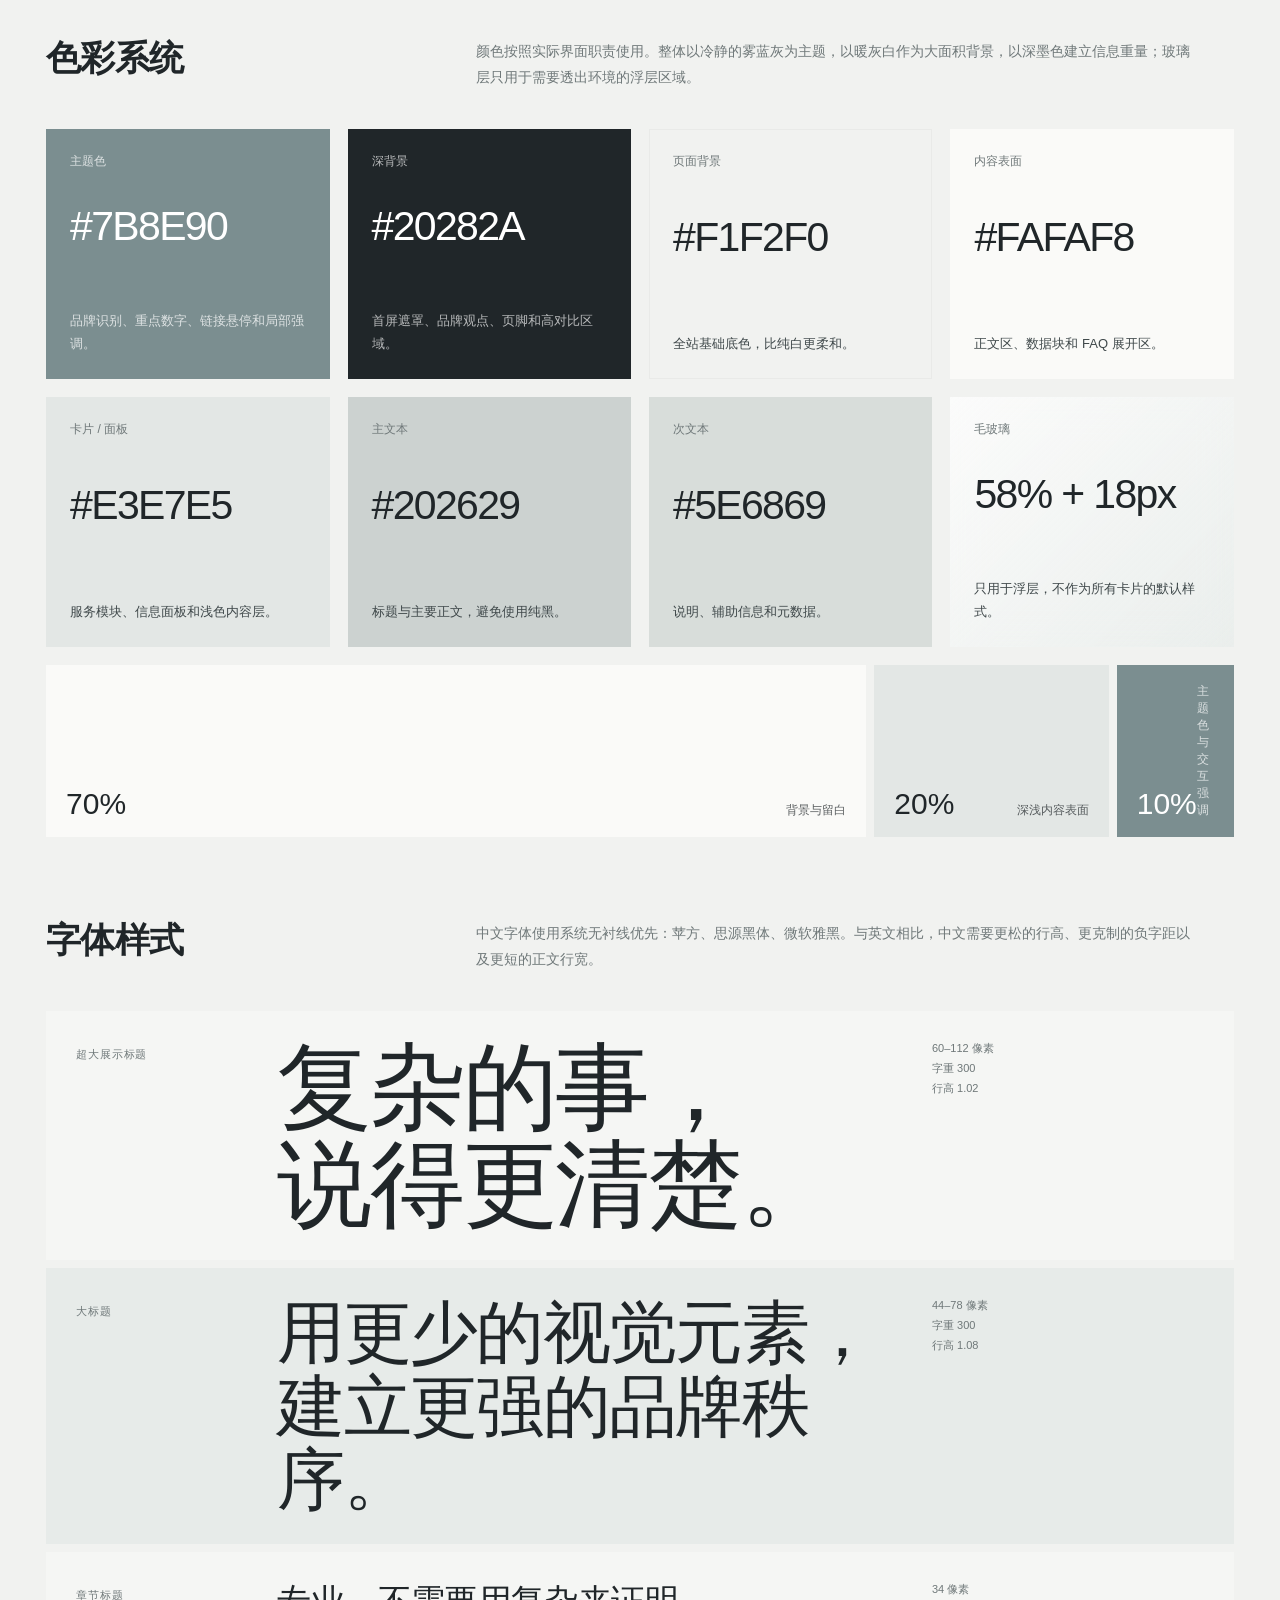
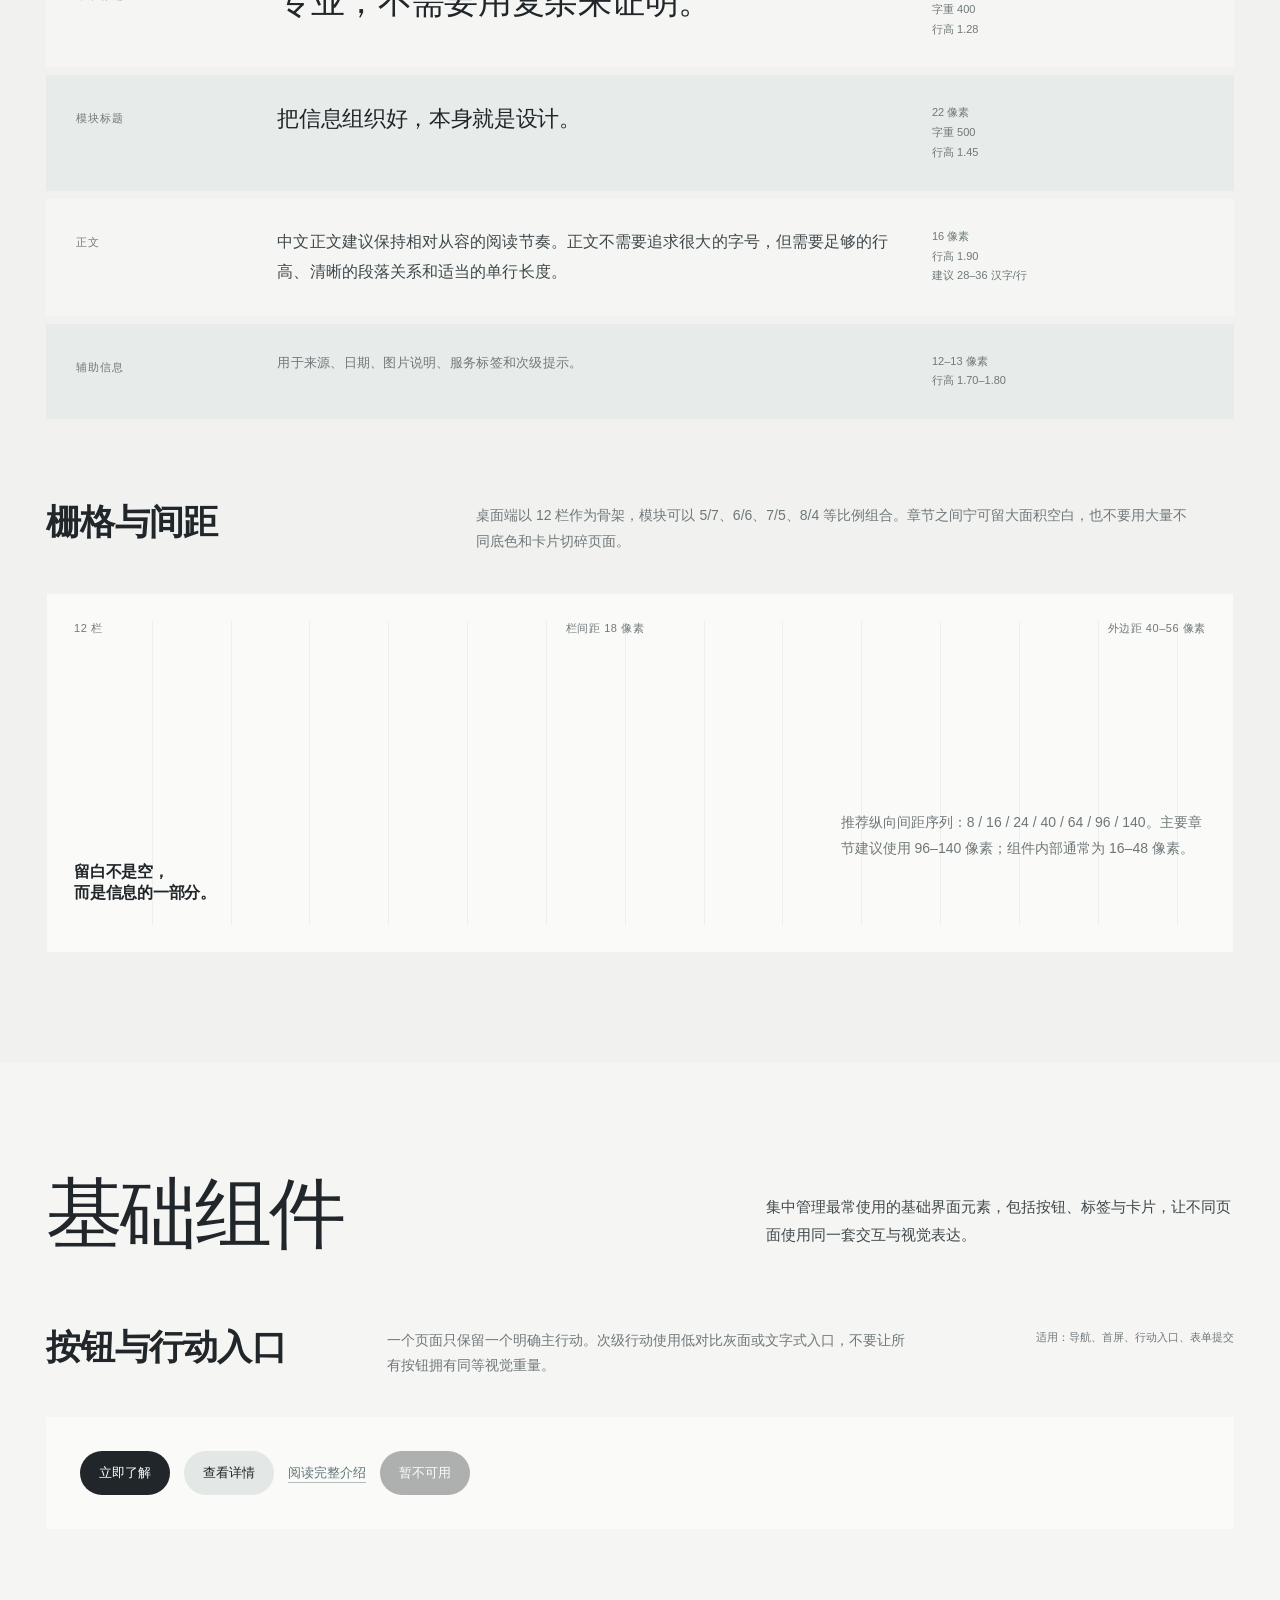
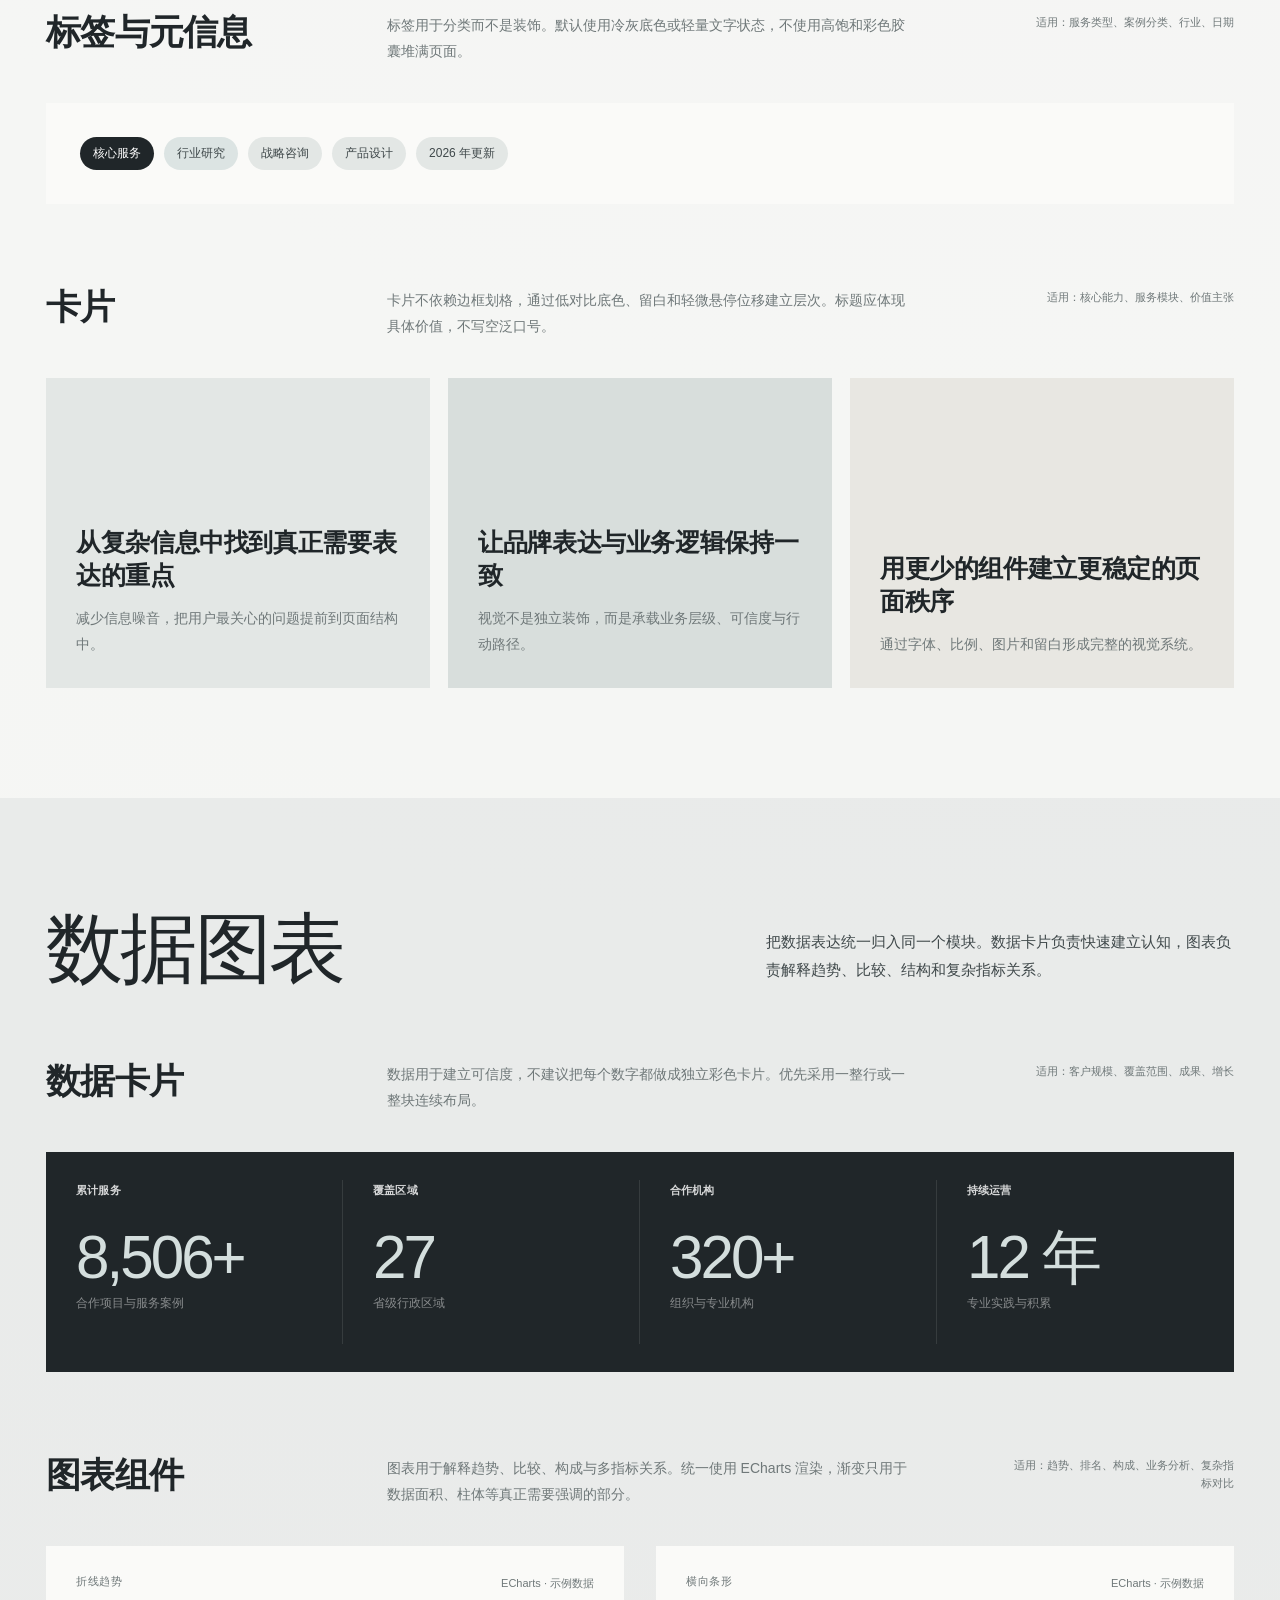
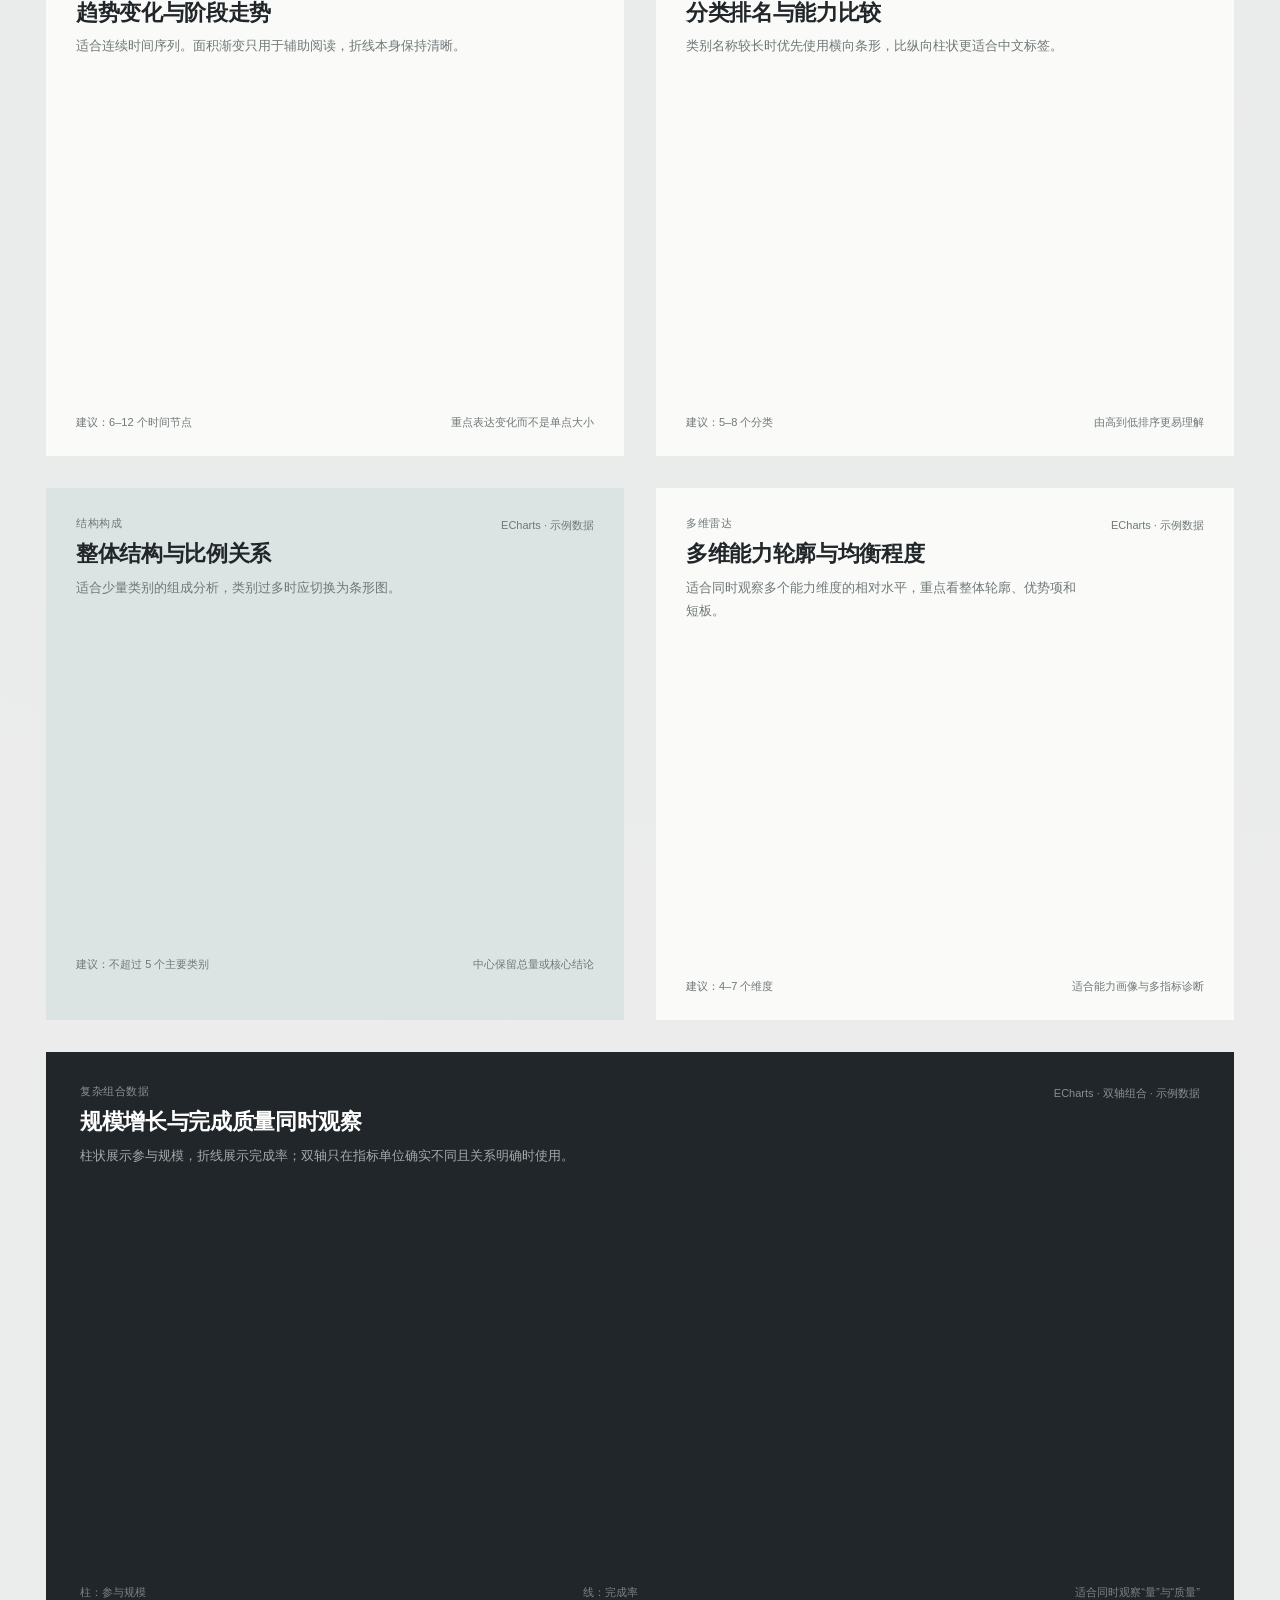
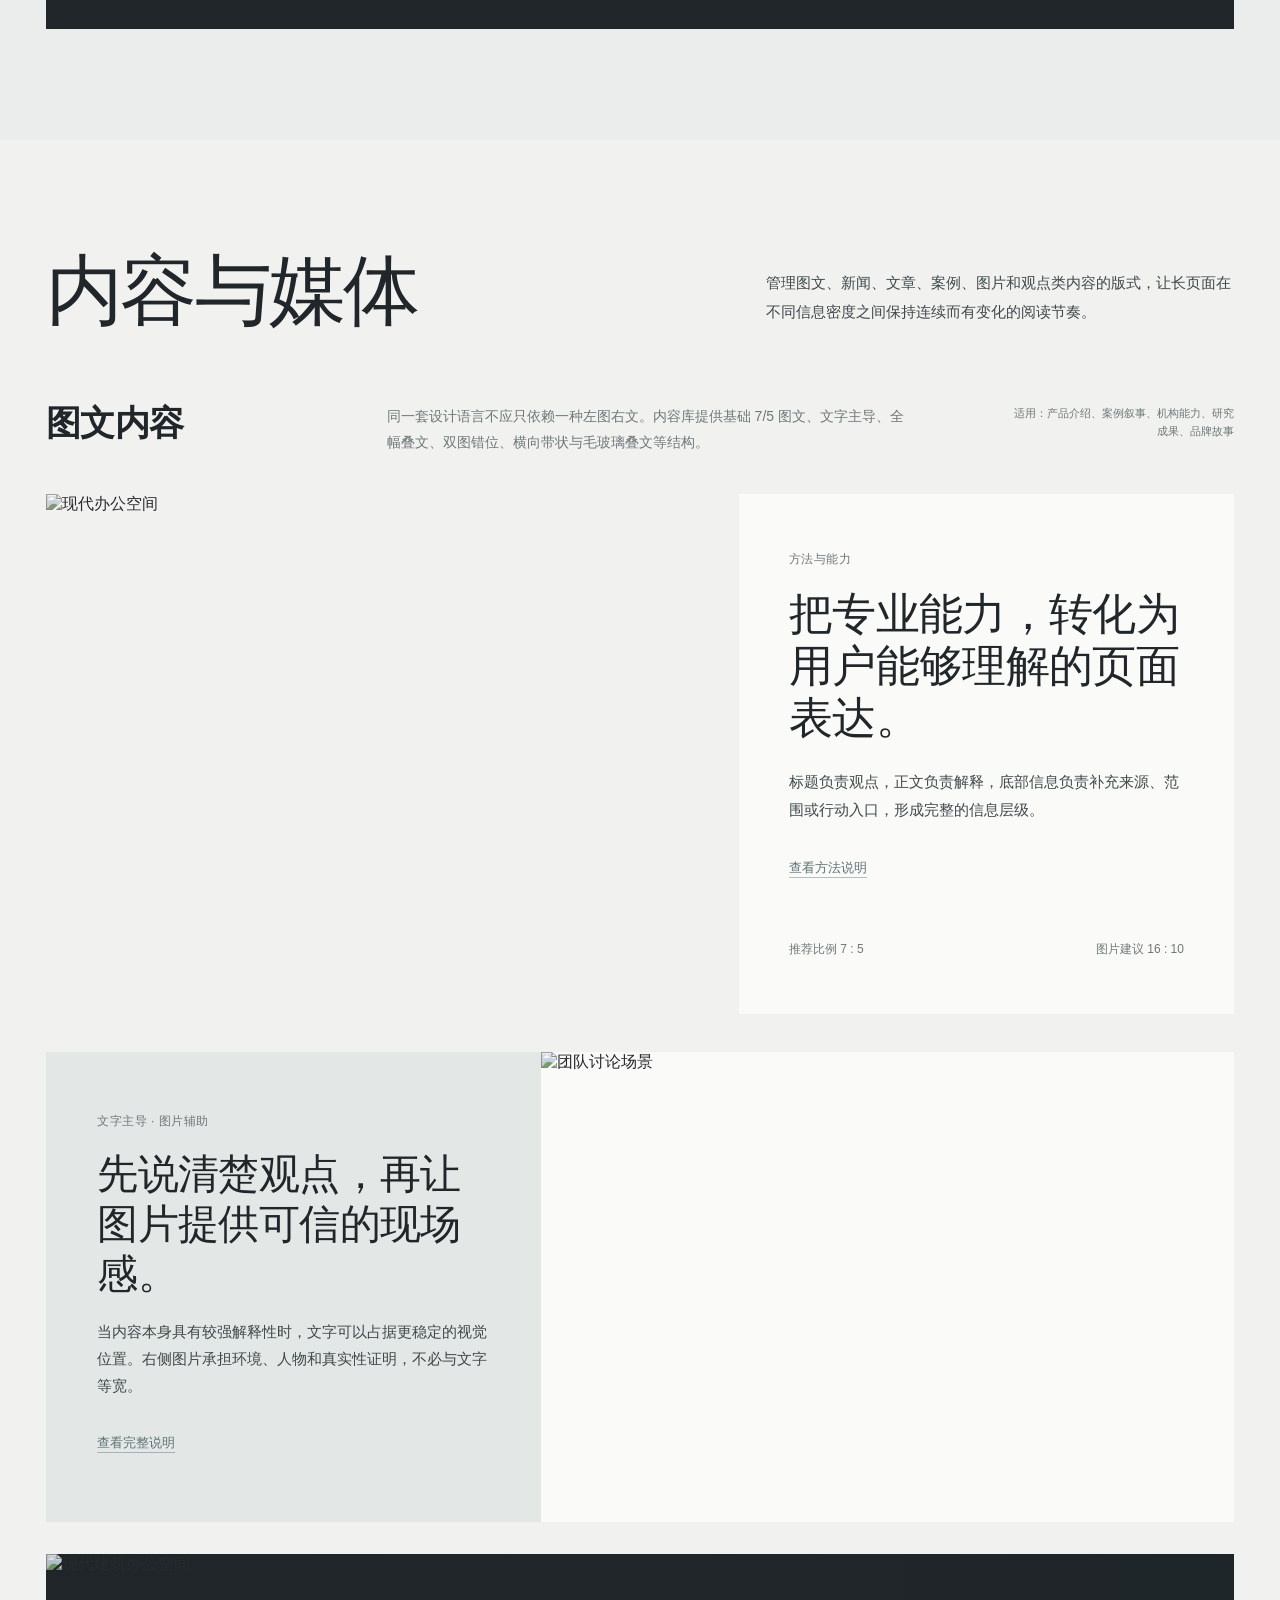
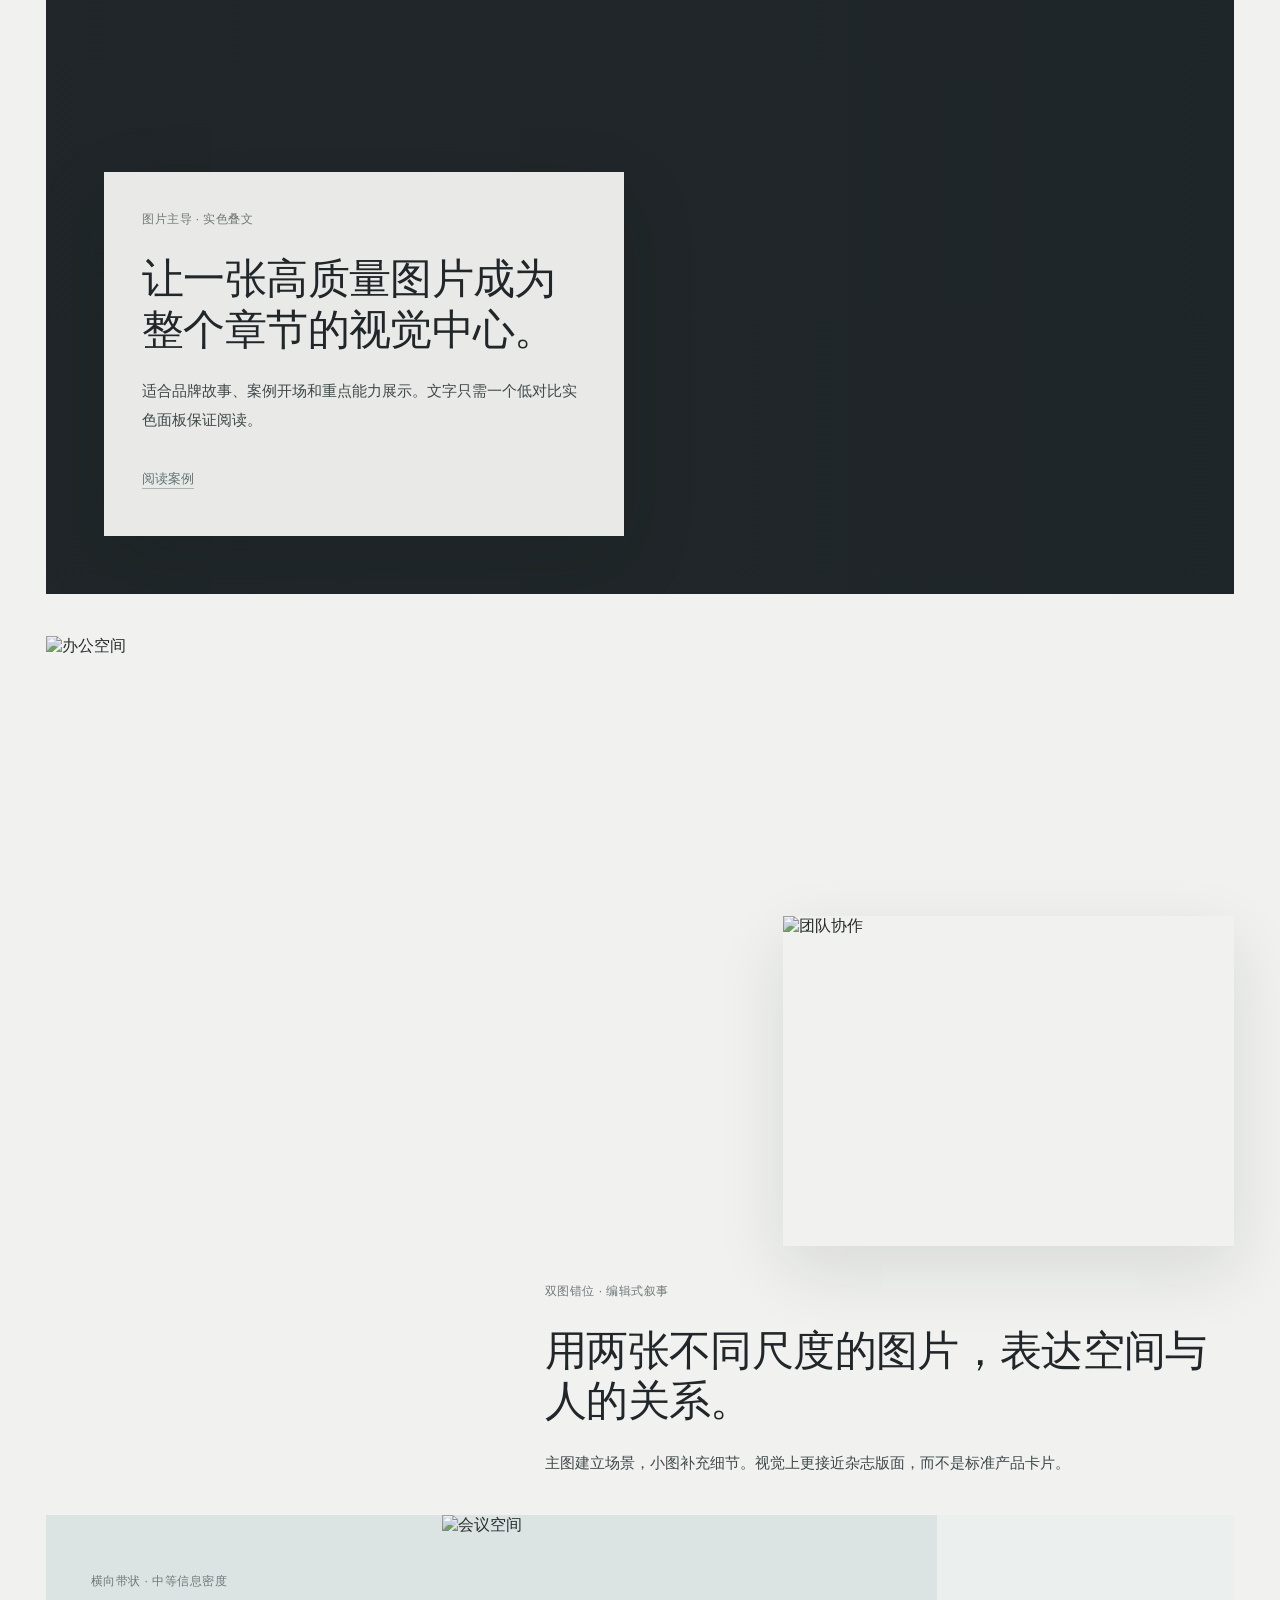
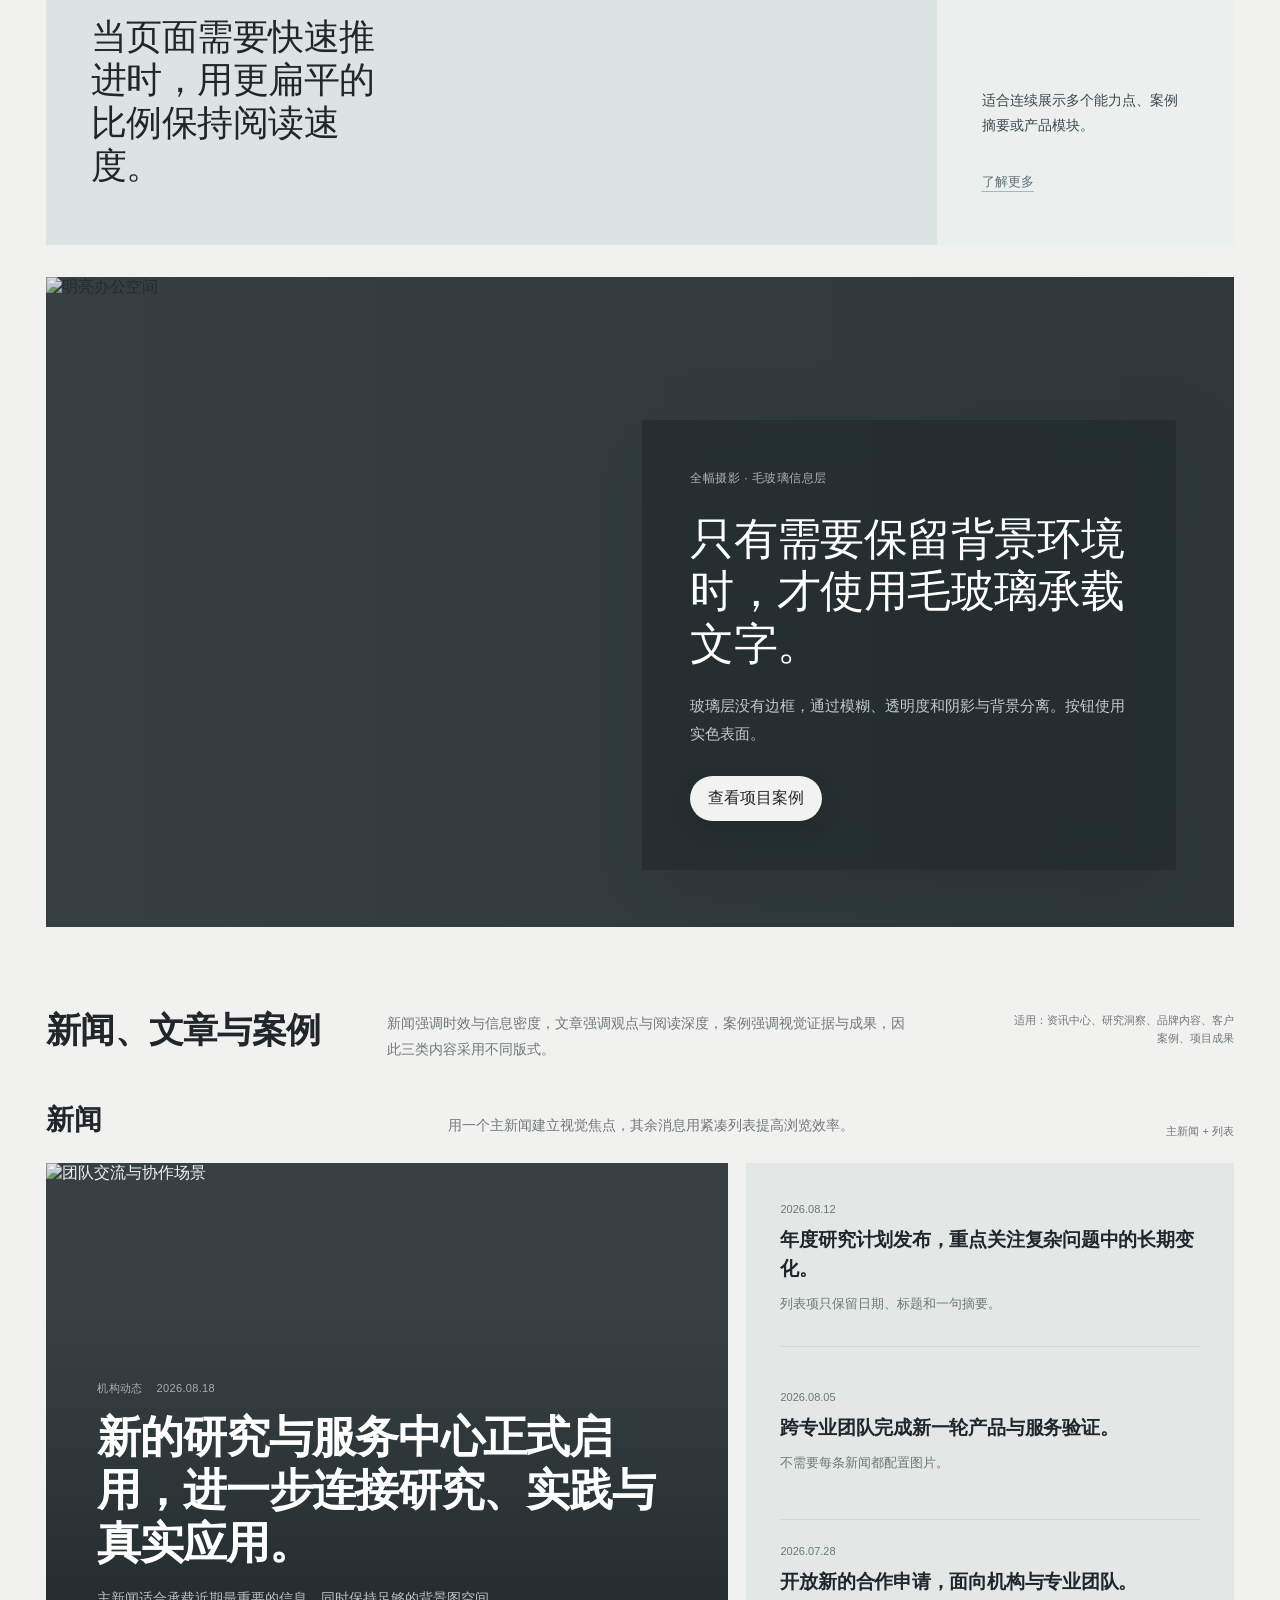
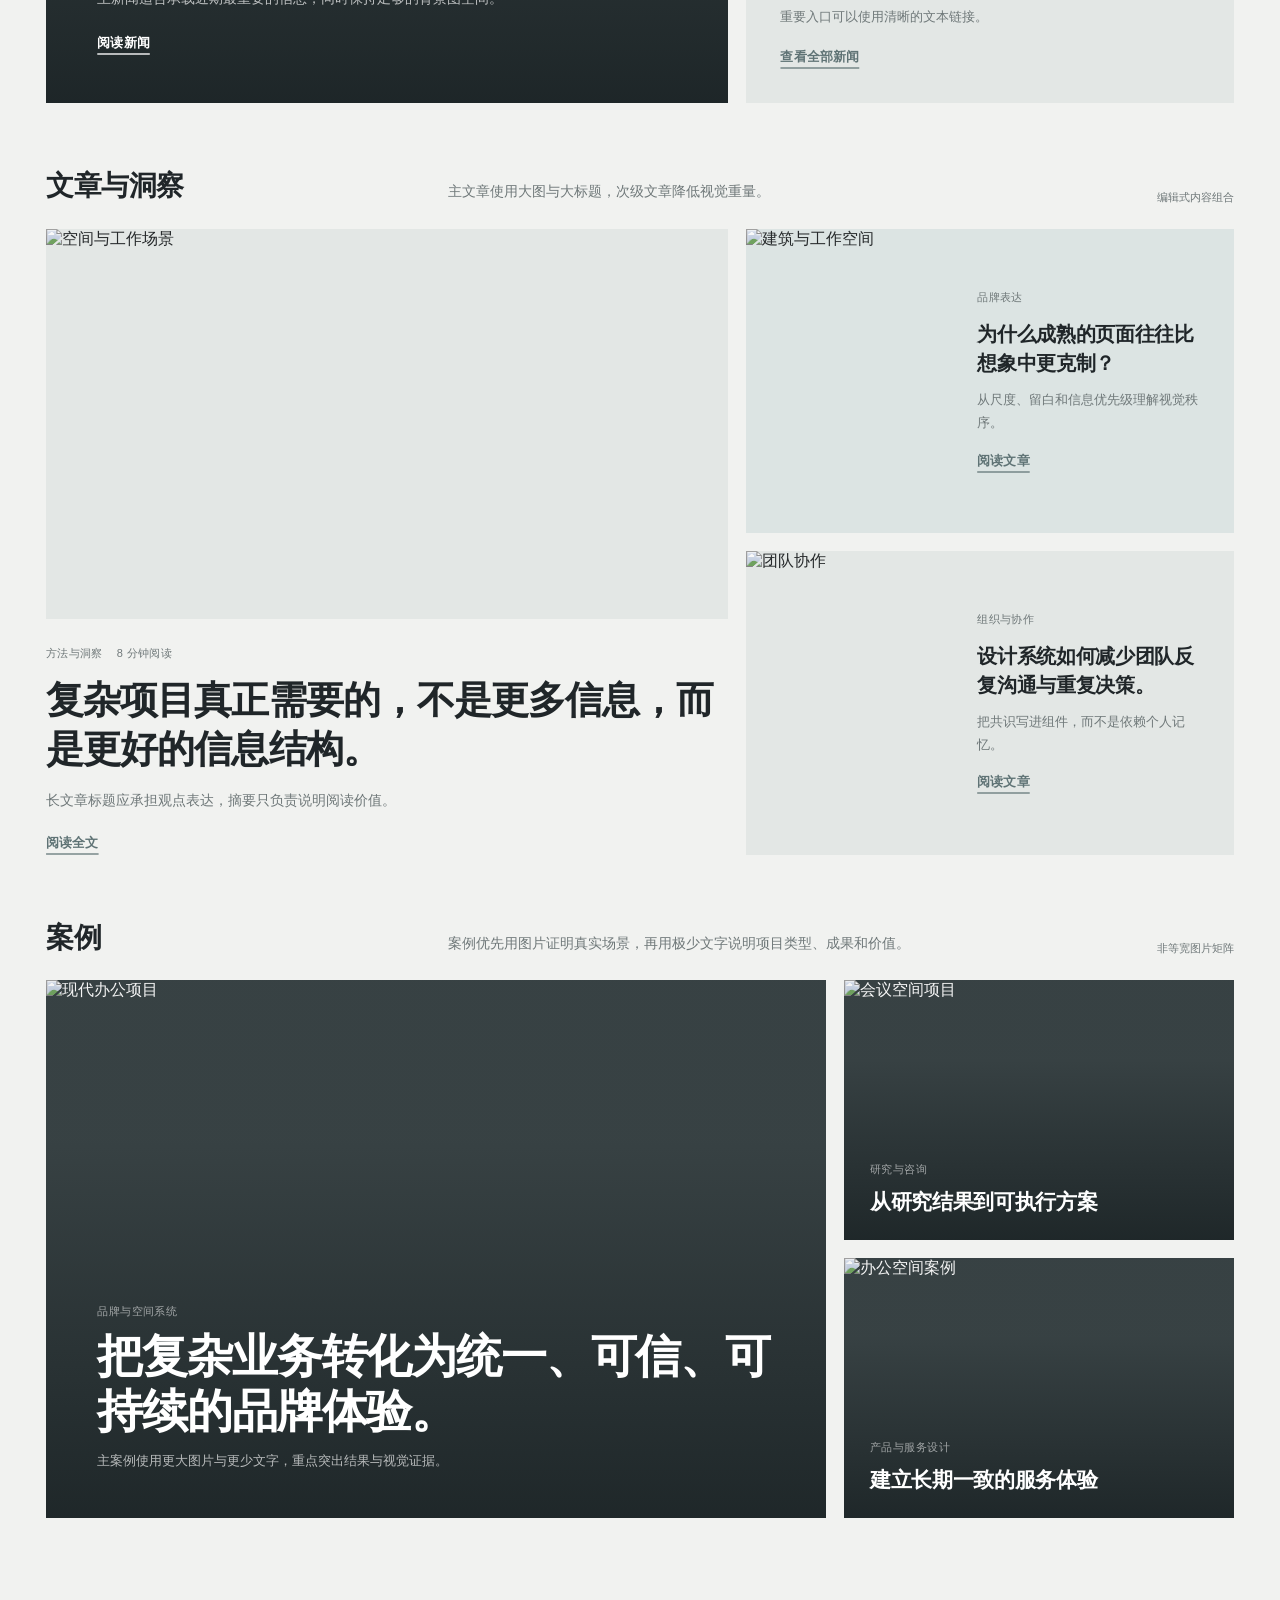
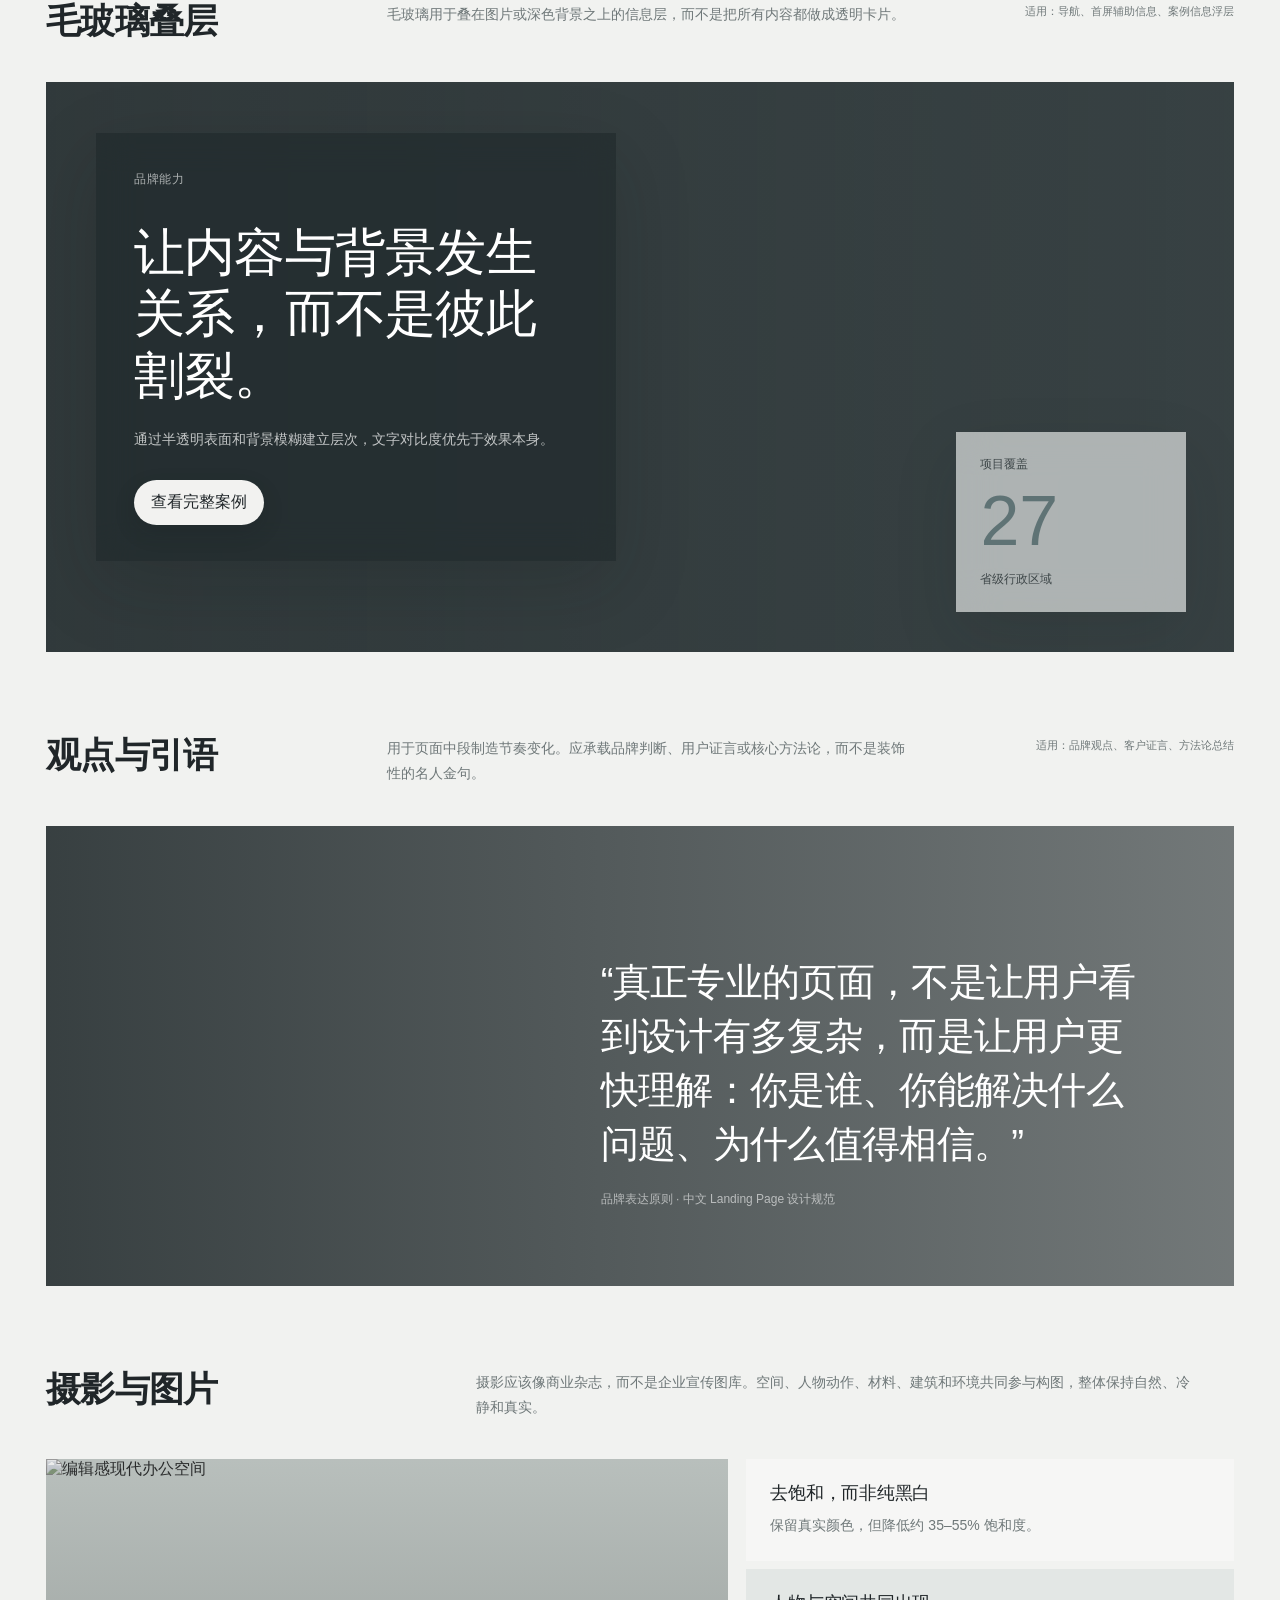
==== commit f3e70d26: "Write final component hierarchy directly into HTML" ====
--- a/index.html
+++ b/index.html
@@ -8,133 +8,249 @@
 <link rel="stylesheet" href="styles/base.css" />
 <link rel="stylesheet" href="styles/v2.css" />
 </head>
-<body>
+<body id="top">
 <div class="页面">
-<header class="顶部">
-  <div class="品牌">LeRoux 设计系统</div>
-  <nav class="导航"><a href="#原则">原则</a><a href="#字体">字体</a><a href="#基础组件">基础组件</a><a href="#落地组件">落地页组件</a><a href="#蓝图">页面蓝图</a><a href="#动效">动效</a></nav>
-  <div class="顶部说明">落地页视觉规范 · 2026</div>
-</header>
-
-<section class="首屏">
-  <div class="首屏图"></div>
-  <div class="首屏网格">
-    <div class="首屏眉题">现代商业 · 编辑感 · 冷静克制 · 中文网页视觉语言</div>
-    <h1 class="首屏标题"><span>让信息有秩序，</span><span class="强调">让页面有气场。</span></h1>
-    <aside class="首屏侧栏"><p>这套系统延续 LeRoux 的冷中性、低装饰、大字号与编辑式排版，并针对中文阅读重新调整标题字距、正文行高、段落宽度与组件密度，重点服务落地页。</p><a class="胶囊按钮" href="#落地组件">查看组件规范 <i>↗</i></a></aside>
-    <div class="首屏底栏"><span>01 / 中文排版</span><span>12 栏栅格</span><span>低饱和摄影</span><span>向下浏览 ↓</span></div>
-  </div>
-</section>
-
-<section class="章节" id="原则"><div class="容器">
-  <div class="章节头 显现"><div class="章节号 数字">01</div><h2 class="章节标题">核心设计原则</h2><p class="章节说明">LeRoux 的高级感并不来自复杂组件，而来自信息层级、比例和留白。落地页应尽量减少“组件堆叠感”，让标题、摄影、数字和段落成为视觉主角。</p></div>
-  <div class="原则组 显现">
-    <article class="原则"><span class="序号 数字">01 / 尺度</span><div><h3>大标题建立气场</h3><p>首页首屏和章节标题应明显大于正文，但中文不采用英文式极端压缩字距，保持舒展和可读。</p></div></article>
-    <article class="原则"><span class="序号 数字">02 / 克制</span><div><h3>少卡片、少阴影</h3><p>分组主要依靠留白、1px 边线、明暗反差和布局关系，不依赖圆角卡片层层包裹。</p></div></article>
-    <article class="原则"><span class="序号 数字">03 / 摄影</span><div><h3>冷静的编辑摄影</h3><p>采用真实空间、人物与工作场景，降低饱和度，避免典型“科技蓝”和过度 人工智能化视觉。</p></div></article>
-    <article class="原则"><span class="序号 数字">04 / 节奏</span><div><h3>缓慢且方向明确</h3><p>动效以揭幕、平移、裁切和箭头位移为主，不做弹跳、炫光或频繁缩放。</p></div></article>
-  </div>
-</div></section>
-
-<section class="章节 色彩章节" id="色彩"><div class="容器">
-  <div class="章节头 显现"><div class="章节号 数字">02</div><h2 class="章节标题">角色化色彩系统</h2><p class="章节说明">不再把颜色只当作色板展示，而是明确每一种颜色在落地页中的职责。整体以冷静的雾蓝灰为主题，以暖灰白作为大面积背景，以深墨色建立信息重量；玻璃层只用于叠图导航、浮层信息和表单等需要透出环境的区域。</p></div>
-  <div class="角色色板 显现">
-    <article class="角色色 主题"><span class="色角">主题色</span><strong>#7B8E90</strong><p>品牌识别、重点数字、链接悬停、局部强调。控制在页面视觉面积的 8–12%。</p></article>
-    <article class="角色色 深色"><span class="色角">深背景</span><strong>#20282A</strong><p>首屏遮罩、品牌观点、页脚和高对比区域。用于建立沉稳的视觉锚点。</p></article>
-    <article class="角色色 页面背景"><span class="色角">页面背景</span><strong>#F1F2F0</strong><p>全站基础底色。比纯白更柔和，让摄影与灰阶界面自然融合。</p></article>
-    <article class="角色色 表面"><span class="色角">内容表面</span><strong>#FAFAF8</strong><p>正文内容区、数据块、FAQ 展开区。尽量依靠底色和留白分层，而非边框。</p></article>
-    <article class="角色色 卡片"><span class="色角">卡片 / 面板</span><strong>#E3E7E5</strong><p>服务模块、信息面板、浅色悬浮层。与页面背景保持低对比关系。</p></article>
-    <article class="角色色 主文本"><span class="色角">主文本</span><strong>#202629</strong><p>标题与主要正文。中文正文不使用纯黑，长时间阅读更舒适。</p></article>
-    <article class="角色色 次文本"><span class="色角">次文本</span><strong>#5E6869</strong><p>说明、辅助信息、元数据。与主文本保持明确但不过度的层级差。</p></article>
-    <article class="角色色 玻璃"><span class="色角">毛玻璃</span><strong>58% + 18px</strong><p>浅玻璃建议 rgba(248,250,249,.58) + backdrop-filter: blur(18px)。只用于浮层，不作为所有卡片的默认样式。</p></article>
-  </div>
-  <div class="配色比例 显现"><div><strong>70%</strong><span>背景与留白</span></div><div><strong>20%</strong><span>深浅内容表面</span></div><div><strong>10%</strong><span>主题色与交互强调</span></div></div>
-</div></section>
-
-<section class="章节 细线" id="字体"><div class="容器">
-  <div class="章节头 显现"><div class="章节号 数字">03</div><h2 class="章节标题">中文字体与文本样式</h2><p class="章节说明">中文字体使用系统无衬线优先：苹方、思源黑体、微软雅黑。与英文相比，中文需要更松的行高、更克制的负字距以及更短的正文行宽。</p></div>
-  <div class="字板 显现">
-    <div class="字行"><div class="字标签">超大展示标题</div><p class="字样 超大标题">复杂的事，<br>说得更清楚。</p><div class="字规格">60–112 像素<br>字重 300<br>行高 1.02<br>字距 -0.045 字宽</div></div>
-    <div class="字行"><div class="字标签">大标题</div><p class="字样 大标题">用更少的视觉元素，建立更强的品牌秩序。</p><div class="字规格">44–78 像素<br>字重 300<br>行高 1.08<br>字距 -0.035 字宽</div></div>
-    <div class="字行"><div class="字标签">章节标题</div><p class="字样 中标题">专业，不需要用复杂来证明。</p><div class="字规格">34 像素<br>字重 400<br>行高 1.28<br>字距 -0.025 字宽</div></div>
-    <div class="字行"><div class="字标签">模块标题</div><p class="字样 小标题样">把信息组织好，本身就是设计。</p><div class="字规格">22 像素<br>字重 500<br>行高 1.45</div></div>
-    <div class="字行"><div class="字标签">正文</div><p class="字样 正文样">中文正文建议保持相对从容的阅读节奏。落地页的正文并不需要追求很大的字号，但需要足够的行高、清晰的段落关系和适当的单行长度。建议正文宽度控制在约 28–36 个汉字，使读者在大屏幕上也不需要横向扫视过长距离。</p><div class="字规格">16 像素<br>行高 1.90<br>字距 0–0.01 字宽<br>建议 28–36 汉字/行</div></div>
-    <div class="字行"><div class="字标签">辅助信息</div><p class="字样 辅助样">用于来源、日期、编号、图片说明、服务标签和次级提示。不要用极小字号堆砌大量信息。</p><div class="字规格">12–13 像素<br>行高 1.70–1.80<br>字距 0.02 字宽</div></div>
-  </div>
-</div></section>
-
-<section class="章节 细线"><div class="容器">
-  <div class="章节头 显现"><div class="章节号 数字">04</div><h2 class="章节标题">栅格与间距</h2><p class="章节说明">桌面端以 12 栏作为骨架，模块可以 5/7、6/6、7/5、8/4 等比例组合。章节之间宁可留大面积空白，也不要用大量不同底色和卡片切碎页面。</p></div>
-  <div class="栅格示意 显现"><div class="栅格信息"><span>12 栏</span><span>栏间距 18 像素</span><span>外边距 40–56 像素</span></div><div class="栅格主"><h3>留白不是空，<br>而是信息的一部分。</h3></div><div class="栅格侧">推荐纵向间距序列：8 / 16 / 24 / 40 / 64 / 96 / 140。落地页主要章节建议使用 96–140 像素；组件内部通常为 16–48 像素。</div></div>
-</div></section>
-
-<section class="章节 细线" id="基础组件"><div class="容器">
-  <div class="章节头 显现"><div class="章节号 数字">05</div><h2 class="章节标题">基础界面语言</h2><p class="章节说明">导航、按钮、页签、数据和服务入口都保持“结构化地隐身”。视觉重点永远优先给标题、数字、图片和核心观点。</p></div>
-  <div class="组件区 显现"><div class="演示导航"><div class="演示标志">品牌名称</div><div class="演示菜单"><span>首页</span><span>产品服务</span><span>研究与洞察</span><span>关于我们</span></div><button class="胶囊按钮 演示联系">联系我们 <i>↗</i></button></div><div class="组件主体"><div class="组件主面"><p class="小标" style="color:rgba(255,255,255,.58)">业务转型 / 01</p><h3 class="主句">让复杂的业务，<br>变得<em>更清楚。</em></h3><div class="页签"><button class="当前">01 战略</button><button>02 研究</button><button>03 增长</button></div></div><div class="组件侧面"><div class="数字卡"><span class="小标">核心数据</span><div class="大数字 数字">8,506+</div><p>超大数字用轻字重、紧凑数字字距和大面积留白，不额外叠加图标、渐变或阴影。</p></div><div class="小组件组"><div class="小组件"><div class="符号">↗</div><h4>行业研究</h4></div><div class="小组件"><div class="符号">+</div><h4>策略设计</h4></div><div class="小组件"><div class="符号">→</div><h4>客户支持</h4></div><div class="小组件"><div class="符号">◎</div><h4>成果评估</h4></div></div></div></div></div>
-</div></section>
-
-<section class="章节 细线" id="落地组件"><div class="容器">
-  <div class="章节头 显现"><div class="章节号 数字">06</div><h2 class="章节标题">落地页 组件规范</h2><p class="章节说明">这一部分补齐实际建站最常用的组件。每种组件都延续同一视觉逻辑：大面积留白、低对比表面、图片主导、层级清晰、动效克制，并避免传统 软件服务类页面大量彩色卡片的套路。</p></div>
-  <div class="组件库">
-    <div class="组件组 显现"><div class="组件组头"><h3>按钮与行动入口</h3><p>一个页面只保留一个明确主行动。次级行动使用低对比灰面或文字式入口，不要让所有按钮都拥有同等视觉重量。</p><div class="用途">适用：导航、首屏、行动入口、表单提交</div></div><div class="按钮板"><button class="主按钮">立即了解 <span>↗</span></button><button class="次按钮">查看详情 <span>→</span></button><button class="文字按钮">阅读完整介绍 <span>↗</span></button><button class="主按钮 禁用">暂不可用</button></div></div>
-
-    <div class="组件组 显现"><div class="组件组头"><h3>标签与元信息</h3><p>标签用于分类而不是装饰。默认使用冷灰底色或轻量文字状态，不使用高饱和彩色胶囊堆满页面。</p><div class="用途">适用：服务类型、案例分类、行业、日期</div></div><div class="标签板"><span class="标签 深">核心服务</span><span class="标签 浅">行业研究</span><span class="标签">战略咨询</span><span class="标签">产品设计</span><span class="标签">2026 年更新</span></div></div>
-
-    <div class="组件组 显现"><div class="组件组头"><h3>价值与服务卡片</h3><p>卡片不依赖边框划格，通过低对比底色、留白和轻微悬停位移建立层次。标题应体现具体价值，不写空泛口号。</p><div class="用途">适用：核心能力、服务模块、价值主张</div></div><div class="信息卡板"><article class="信息卡"><span class="卡号 数字">01</span><div><h4>从复杂信息中找到真正需要表达的重点</h4><p>减少信息噪音，把用户最关心的问题提前到页面结构中。</p></div><span class="箭头">↗</span></article><article class="信息卡"><span class="卡号 数字">02</span><div><h4>让品牌表达与业务逻辑保持一致</h4><p>视觉不是独立装饰，而是承载业务层级、可信度与行动路径。</p></div><span class="箭头">↗</span></article><article class="信息卡"><span class="卡号 数字">03</span><div><h4>用更少的组件建立更稳定的页面秩序</h4><p>通过字体、比例、边线、图片和留白形成完整的视觉系统。</p></div><span class="箭头">↗</span></article></div></div>
-
-    <div class="组件组 显现"><div class="组件组头"><h3>关键数据</h3><p>数据用于建立可信度，不建议把每个数字都做成独立彩色卡片。最好采用一整行或一整块连续布局。</p><div class="用途">适用：客户规模、覆盖范围、成果、增长</div></div><div class="数据板"><div class="数据项"><span class="小标">累计服务</span><strong>8,506+</strong><p>合作项目与服务案例</p></div><div class="数据项"><span class="小标">覆盖区域</span><strong>27</strong><p>省级行政区域</p></div><div class="数据项"><span class="小标">合作机构</span><strong>320+</strong><p>组织与专业机构</p></div><div class="数据项"><span class="小标">持续运营</span><strong>12 年</strong><p>专业实践与积累</p></div></div></div>
-
-    <div class="组件组 显现"><div class="组件组头"><h3>图文内容模块</h3><p>这是 落地页 最重要的中段组件之一。图片与文字尽量形成 7/5 或 5/7 的不对称关系，避免所有模块都是等宽卡片。</p><div class="用途">适用：产品介绍、方法论、案例、机构能力</div></div><div class="图文板"><div class="图文图"><img src="https://images.unsplash.com/photo-1497366811353-6870744d04b2?auto=format&fit=crop&w=1600&q=85" alt="现代办公空间"></div><div class="图文文"><div><span class="小标">方法与能力 / 01</span><h4>把专业能力，转化为用户能够理解的页面表达。</h4><p>图文模块不应只是“左边一张图、右边一段话”。标题负责观点，正文负责解释，底部信息负责补充来源、范围或行动入口，形成完整的信息层级。</p><button class="文字按钮">查看方法说明 <span>↗</span></button></div><div class="底部"><span>推荐比例 7 : 5</span><span>图片建议 16 : 10</span></div></div></div></div>
-
-    <div class="组件组 显现"><div class="组件组头"><h3>毛玻璃叠层</h3><p>毛玻璃用于“叠在图片或深色背景之上”的信息层，而不是把所有内容都做成透明卡片。透明度要足够低，文字对比度优先于效果本身。</p><div class="用途">适用：导航、首屏辅助信息、联系表单、案例信息浮层</div></div>
-      <div class="玻璃演示">
-        <div class="玻璃背景"></div>
-        <div class="玻璃文案"><span class="小标">品牌能力 / 04</span><h4>让内容与背景发生关系，而不是彼此割裂。</h4><p>通过半透明表面、背景模糊和极轻的高光边缘建立层次。推荐浅玻璃用于亮图，深玻璃用于首屏与视频背景。</p><button class="玻璃按钮">查看完整案例 <span>↗</span></button></div>
-        <div class="玻璃数据"><span>项目覆盖</span><strong class="数字">27</strong><small>省级行政区域</small></div>
-      </div>
-    </div>
-
-    <div class="组件组 显现"><div class="组件组头"><h3>观点与引语</h3><p>用于页面中段制造节奏变化。不要使用“名人金句式”装饰，而应承载品牌判断、用户证言或核心方法论。</p><div class="用途">适用：品牌观点、客户证言、方法论总结</div></div><div class="引语板"><blockquote>“真正专业的页面，不是让用户看到设计有多复杂，而是让用户更快理解：你是谁、你能解决什么问题、为什么值得相信。”</blockquote><footer>品牌表达原则 · 中文 落地页 设计规范</footer></div></div>
-
-    <div class="组件组 显现"><div class="组件组头"><h3>流程与工作方式</h3><p>流程应表达真实的方法和步骤，不要把所有内容都变成四个图标。编号、标题和简短解释已经足够。</p><div class="用途">适用：服务流程、实施步骤、合作方式</div></div><div class="步骤板"><div class="步骤"><span class="步号">01</span><h4>理解问题</h4><p>确认业务目标、受众、现状和真正需要解决的问题。</p></div><div class="步骤"><span class="步号">02</span><h4>建立结构</h4><p>先组织信息优先级，再确定页面模块、视觉尺度与内容节奏。</p></div><div class="步骤"><span class="步号">03</span><h4>形成系统</h4><p>统一字体、颜色、栅格、组件、图像和动效，避免页面各自为政。</p></div><div class="步骤"><span class="步号">04</span><h4>持续优化</h4><p>根据真实访问、转化与内容变化继续迭代，不把首版当成终点。</p></div></div></div>
-
-    <div class="组件组 显现"><div class="组件组头"><h3>联系与表单</h3><p>表单保持安静，不需要厚重输入框。优先使用毛玻璃容器与低对比字段底色，说明区域与表单区域形成清晰的 5/7 结构。</p><div class="用途">适用：预约咨询、资料申请、项目联系</div></div><div class="表单板"><div class="表单说明"><span class="小标">开始沟通</span><h4>告诉我们你正在解决什么问题。</h4><p>建议只收集完成第一次沟通真正需要的信息。落地页 表单字段通常控制在 3–5 项。</p></div><form class="表单" onsubmit="event.preventDefault()"><div class="字段"><label>姓名</label><input placeholder="请输入姓名"></div><div class="字段"><label>机构 / 公司</label><input placeholder="请输入机构名称"></div><div class="字段"><label>联系方式</label><input placeholder="邮箱或手机号码"></div><div><button class="主按钮">提交信息 <span>↗</span></button></div></form></div></div>
-
-    <div class="组件组 显现"><div class="组件组头"><h3>常见问题</h3><p>常见问题不做成一排排线框。通过留白、浅色展开面和图标状态建立节奏，仅在必要位置保留短分隔。</p><div class="用途">适用：产品说明、服务边界、合作前答疑</div></div><div class="常见问题"><div class="问答 展开"><button class="问题"><span>这套设计系统适合什么类型的 落地页？</span><i>＋</i></button><div class="答案"><p>适合需要专业、成熟、可信且具有一定设计感的企业、机构、咨询、研究、教育科技与专业服务类页面。它不强调强烈互联网感，也不适合以高饱和彩色插画为核心的年轻消费品牌。</p></div></div><div class="问答"><button class="问题"><span>页面是否可以使用品牌强调色？</span><i>＋</i></button><div class="答案"><p>可以，但建议把强调色控制在小面积行动入口、状态提示或关键图表中。大面积界面仍以冷中性为主体，否则会破坏这套视觉语言的克制感。</p></div></div><div class="问答"><button class="问题"><span>中文页面为什么不建议使用过度负字距？</span><i>＋</i></button><div class="答案"><p>汉字本身结构密度高，过度压缩会降低辨识度和阅读舒适度。中文的大气感更应该来自字号、留白、版面比例和字重，而不是像英文一样依赖极端紧缩字距。</p></div></div></div></div>
-
-    <div class="组件组 显现"><div class="组件组头"><h3>页脚</h3><p>页脚继续沿用深色反转，既作为页面结束，也形成最后一次品牌印象。信息不宜堆得过满。</p><div class="用途">适用：全站收尾、导航、联系方式、版权</div></div><footer class="页脚演示"><div class="页脚顶"><h4>把复杂问题，变成清楚、可信、可行动的表达。</h4><div class="页脚列"><h5>导航</h5><a>首页</a><a>产品服务</a><a>案例</a></div><div class="页脚列"><h5>关于</h5><a>机构介绍</a><a>研究与洞察</a><a>联系我们</a></div><div class="页脚列"><h5>联系</h5><a>商务合作</a><a>媒体联系</a><a>人才招聘</a></div></div><div class="页脚底"><span>© 2026 品牌名称</span><span>隐私政策 · 使用条款</span><span>中国 · 中文简体</span></div></footer></div>
-  </div>
-</div></section>
-
-<section class="章节 细线" id="蓝图"><div class="容器">
-  <div class="章节头 显现"><div class="章节号 数字">07</div><h2 class="章节标题">落地页 页面蓝图</h2><p class="章节说明">组件不是全部都要使用。一个成熟的 落地页 通常需要 7–10 个主要章节。关键是建立叙事顺序：先回答“你是谁和解决什么”，再证明能力，最后引导行动。</p></div>
-  <div class="蓝图 显现">
-    <div class="蓝图行"><div class="编号 数字">01</div><h4>顶部导航</h4><p>品牌标志、3–5 个核心导航入口、一个主行动按钮。</p><div class="规则">透明或深色叠图；高度 60–72 像素；避免两层导航。</div></div>
-    <div class="蓝图行"><div class="编号 数字">02</div><h4>首屏</h4><p>一句核心判断 + 一段解释 + 单一主行动 + 一张高质量主视觉。</p><div class="规则">标题 64–142 像素；中文不超过 2–3 行；首屏尽量保持一个视觉中心。</div></div>
-    <div class="蓝图行"><div class="编号 数字">03</div><h4>可信度 / 数据</h4><p>用真实数据、合作机构、成果或研究背景快速建立可信度。</p><div class="规则">连续数据带优先，不建议 4 个彩色圆角卡片。</div></div>
-    <div class="蓝图行"><div class="编号 数字">04</div><h4>核心价值</h4><p>解释用户为什么需要你，以及你解决问题的方式有什么不同。</p><div class="规则">建议 3 项；每项标题必须是观点，不只是名词。</div></div>
-    <div class="蓝图行"><div class="编号 数字">05</div><h4>产品 / 服务</h4><p>图文模块展示重点产品、服务能力或解决方案。</p><div class="规则">使用 7/5、5/7 交替布局；避免所有内容做成同尺寸卡片。</div></div>
-    <div class="蓝图行"><div class="编号 数字">06</div><h4>案例 / 方法</h4><p>用具体案例、实施方式、研究方法或成果证明专业能力。</p><div class="规则">以图文、流程、引语穿插，形成视觉节奏变化。</div></div>
-    <div class="蓝图行"><div class="编号 数字">07</div><h4>品牌观点</h4><p>使用一段大字号观点或客户证言，让页面从信息转向品牌判断。</p><div class="规则">深色反转区优先；控制在 1 个强观点。</div></div>
-    <div class="蓝图行"><div class="编号 数字">08</div><h4>常见问题 / 说明</h4><p>处理用户决策前的关键疑问和服务边界。</p><div class="规则">3–6 个问题；折叠结构；不要变成长篇说明书。</div></div>
-    <div class="蓝图行"><div class="编号 数字">09</div><h4>最终 行动入口</h4><p>再次明确用户下一步行动，例如预约、咨询、申请、查看方案。</p><div class="规则">一个主要动作；大面积留白；避免多个并列按钮。</div></div>
-    <div class="蓝图行"><div class="编号 数字">10</div><h4>页脚</h4><p>完成品牌收尾，提供必要导航、联系与法律信息。</p><div class="规则">深色反转；保持整洁；不重复正文大量信息。</div></div>
-  </div>
-</div></section>
-
-<section class="章节 细线"><div class="容器">
-  <div class="章节头 显现"><div class="章节号 数字">08</div><h2 class="章节标题">摄影与图片方向</h2><p class="章节说明">摄影应该像商业杂志，而不是企业宣传图库。空间、人物动作、材料、建筑和环境共同参与构图，整体保持自然、冷静和真实。</p></div>
-  <div class="摄影区 显现"><figure class="摄影图" style="margin:0"><img src="https://images.unsplash.com/photo-1497366811364-ccf3f8c9bf1b?auto=format&fit=crop&w=1800&q=85" alt="编辑感办公场景"><figcaption class="摄影说明"><span>低饱和 · 建筑感 · 编辑式构图</span><span>遮罩 12–28%</span></figcaption></figure><div class="摄影规则"><div class="摄影规则项"><div class="号 数字">01</div><div><h4>去饱和，而非纯黑白</h4><p>保留真实颜色，但降低约 35–55% 饱和度，使图片与冷灰界面自然融合。</p></div></div><div class="摄影规则项"><div class="号 数字">02</div><div><h4>人物与空间共同出现</h4><p>避免大头商务照。优先人物、空间、桌面、建筑线条共同出现的场景。</p></div></div><div class="摄影规则项"><div class="号 数字">03</div><div><h4>大图优先，减少碎图</h4><p>首屏 可使用 16:9 至 21:9；内容模块使用 16:10、4:5 或 3:4。</p></div></div><div class="摄影规则项"><div class="号 数字">04</div><div><h4>文字直接叠图</h4><p>用轻微深色遮罩保证可读，不额外为文字制作半透明浮层卡片。</p></div></div><div class="摄影规则项"><div class="号 数字">05</div><div><h4>避免模板化科技视觉</h4><p>避免霓虹、发光网格、蓝紫渐变、人工智能机器人等过度“科技感”素材。</p></div></div></div></div>
-</div></section>
-
-<section class="章节 细线" id="动效"><div class="容器">
-  <div class="章节头 显现"><div class="章节号 数字">09</div><h2 class="章节标题">动效语言</h2><p class="章节说明">统一使用同一条缓动曲线。动效的目的不是展示技术，而是帮助页面产生连续节奏和方向感。首屏、章节、图片和箭头保持相同的运动性格。</p></div>
-  <div class="动效组 显现"><div class="动效卡"><span class="标记">揭幕 / 900 毫秒</span><div class="词">内容<br>缓慢进入</div><div class="箭">↗</div></div><div class="动效卡"><span class="标记">位移 / 700 毫秒</span><div class="词">明确的<br>方向移动</div><div class="箭">→</div></div><div class="动效卡"><span class="标记">悬停 / 350 毫秒</span><div class="词">轻量的<br>交互反馈</div><div class="箭">↗</div></div></div>
-</div></section>
-
-<section class="章节 令牌区" id="令牌"><div class="容器">
-  <div class="章节头 显现"><div class="章节号 数字">10</div><h2 class="章节标题">开发实现令牌</h2><p class="章节说明">以下参数可直接作为落地页项目的样式设计变量起点。目标不是逐像素复制某个模板，而是稳定复用这套视觉逻辑。</p></div>
-  <div class="令牌布局 显现"><div class="令牌摘要"><h3>复用设计语言，<br>而不是复制模板。</h3><p>最值得保持稳定的六项：大尺度中文标题、角色化冷中性色、12 栏栅格、全幅低饱和摄影、克制毛玻璃和缓慢方向性动效。</p></div><pre>:root {
+  <header class="顶部">
+    <div class="品牌">LeRoux 设计系统</div>
+    <nav class="导航" aria-label="设计系统一级模块导航">
+      <a href="#模块-设计基础">设计基础</a>
+      <a href="#模块-基础组件">基础组件</a>
+      <a href="#模块-数据图表">数据图表</a>
+      <a href="#模块-内容媒体">内容与媒体</a>
+      <a href="#模块-流程交互">流程与交互</a>
+      <a href="#模块-页面结构">页面结构</a>
+    </nav>
+    <div class="顶部说明">设计系统 · 组件库</div>
+  </header>
+
+  <section class="首屏">
+    <div class="首屏图"></div>
+    <div class="首屏网格">
+      <div class="首屏眉题">现代商业 · 编辑感 · 冷静克制 · 中文网页视觉语言</div>
+      <h1 class="首屏标题"><span>让信息有秩序，</span><span class="强调">让页面有气场。</span></h1>
+      <aside class="首屏侧栏">
+        <p>这套系统延续 LeRoux 的冷中性、低装饰、大字号与编辑式排版，并针对中文阅读重新调整标题字距、正文行高、段落宽度与组件密度，重点服务 Landing Page。</p>
+        <a class="胶囊按钮" href="#模块-基础组件">查看组件规范</a>
+      </aside>
+      <div class="首屏底栏"><span>中文排版</span><span>12 栏栅格</span><span>低饱和摄影</span><span>向下浏览</span></div>
+    </div>
+  </section>
+
+  <section class="章节 系统模块 模块默认" id="模块-设计基础">
+    <div class="容器">
+      <header class="系统模块头">
+        <h2 class="系统模块标题">设计基础</h2>
+        <p class="系统模块说明">先建立整套页面共同遵循的视觉规则，包括设计原则、色彩、字体与栅格间距。这里定义的是所有后续组件的基础语言。</p>
+      </header>
+      <div class="系统模块内容">
+
+        <div class="组件组 系统小模块 设计原则组 显现">
+          <div class="组件组头"><h3>设计原则</h3><p>高级感并不来自复杂组件，而来自信息层级、比例和留白。Landing Page 应尽量减少组件堆叠感，让标题、摄影、数字和段落成为视觉主角。</p></div>
+          <div class="原则组">
+            <article class="原则"><div><h4>大标题建立气场</h4><p>首页首屏和章节标题应明显大于正文，但中文不采用英文式极端压缩字距，保持舒展和可读。</p></div></article>
+            <article class="原则"><div><h4>少卡片、少阴影</h4><p>分组主要依靠留白、明暗反差和布局关系，不依赖圆角卡片层层包裹。</p></div></article>
+            <article class="原则"><div><h4>冷静的编辑摄影</h4><p>采用真实空间、人物与工作场景，降低饱和度，避免典型科技蓝和过度人工智能化视觉。</p></div></article>
+            <article class="原则"><div><h4>缓慢且方向明确</h4><p>动效以揭幕、平移、裁切和方向位移为主，不做弹跳、炫光或频繁缩放。</p></div></article>
+          </div>
+        </div>
+
+        <div class="组件组 系统小模块 色彩系统组 显现">
+          <div class="组件组头"><h3>色彩系统</h3><p>颜色按照实际界面职责使用。整体以冷静的雾蓝灰为主题，以暖灰白作为大面积背景，以深墨色建立信息重量；玻璃层只用于需要透出环境的浮层区域。</p></div>
+          <div class="角色色板">
+            <article class="角色色 主题"><span class="色角">主题色</span><strong>#7B8E90</strong><p>品牌识别、重点数字、链接悬停和局部强调。</p></article>
+            <article class="角色色 深色"><span class="色角">深背景</span><strong>#20282A</strong><p>首屏遮罩、品牌观点、页脚和高对比区域。</p></article>
+            <article class="角色色 页面背景"><span class="色角">页面背景</span><strong>#F1F2F0</strong><p>全站基础底色，比纯白更柔和。</p></article>
+            <article class="角色色 表面"><span class="色角">内容表面</span><strong>#FAFAF8</strong><p>正文区、数据块和 FAQ 展开区。</p></article>
+            <article class="角色色 卡片"><span class="色角">卡片 / 面板</span><strong>#E3E7E5</strong><p>服务模块、信息面板和浅色内容层。</p></article>
+            <article class="角色色 主文本"><span class="色角">主文本</span><strong>#202629</strong><p>标题与主要正文，避免使用纯黑。</p></article>
+            <article class="角色色 次文本"><span class="色角">次文本</span><strong>#5E6869</strong><p>说明、辅助信息和元数据。</p></article>
+            <article class="角色色 玻璃"><span class="色角">毛玻璃</span><strong>58% + 18px</strong><p>只用于浮层，不作为所有卡片的默认样式。</p></article>
+          </div>
+          <div class="配色比例"><div><strong>70%</strong><span>背景与留白</span></div><div><strong>20%</strong><span>深浅内容表面</span></div><div><strong>10%</strong><span>主题色与交互强调</span></div></div>
+        </div>
+
+        <div class="组件组 系统小模块 字体样式组 显现">
+          <div class="组件组头"><h3>字体样式</h3><p>中文字体使用系统无衬线优先：苹方、思源黑体、微软雅黑。与英文相比，中文需要更松的行高、更克制的负字距以及更短的正文行宽。</p></div>
+          <div class="字板">
+            <div class="字行"><div class="字标签">超大展示标题</div><p class="字样 超大标题">复杂的事，<br>说得更清楚。</p><div class="字规格">60–112 像素<br>字重 300<br>行高 1.02</div></div>
+            <div class="字行"><div class="字标签">大标题</div><p class="字样 大标题">用更少的视觉元素，建立更强的品牌秩序。</p><div class="字规格">44–78 像素<br>字重 300<br>行高 1.08</div></div>
+            <div class="字行"><div class="字标签">章节标题</div><p class="字样 中标题">专业，不需要用复杂来证明。</p><div class="字规格">34 像素<br>字重 400<br>行高 1.28</div></div>
+            <div class="字行"><div class="字标签">模块标题</div><p class="字样 小标题样">把信息组织好，本身就是设计。</p><div class="字规格">22 像素<br>字重 500<br>行高 1.45</div></div>
+            <div class="字行"><div class="字标签">正文</div><p class="字样 正文样">中文正文建议保持相对从容的阅读节奏。正文不需要追求很大的字号，但需要足够的行高、清晰的段落关系和适当的单行长度。</p><div class="字规格">16 像素<br>行高 1.90<br>建议 28–36 汉字/行</div></div>
+            <div class="字行"><div class="字标签">辅助信息</div><p class="字样 辅助样">用于来源、日期、图片说明、服务标签和次级提示。</p><div class="字规格">12–13 像素<br>行高 1.70–1.80</div></div>
+          </div>
+        </div>
+
+        <div class="组件组 系统小模块 栅格间距组 显现">
+          <div class="组件组头"><h3>栅格与间距</h3><p>桌面端以 12 栏作为骨架，模块可以 5/7、6/6、7/5、8/4 等比例组合。章节之间宁可留大面积空白，也不要用大量不同底色和卡片切碎页面。</p></div>
+          <div class="栅格示意"><div class="栅格信息"><span>12 栏</span><span>栏间距 18 像素</span><span>外边距 40–56 像素</span></div><div class="栅格主"><h4>留白不是空，<br>而是信息的一部分。</h4></div><div class="栅格侧">推荐纵向间距序列：8 / 16 / 24 / 40 / 64 / 96 / 140。主要章节建议使用 96–140 像素；组件内部通常为 16–48 像素。</div></div>
+        </div>
+      </div>
+    </div>
+  </section>
+
+  <section class="章节 系统模块 模块浅色" id="模块-基础组件">
+    <div class="容器">
+      <header class="系统模块头">
+        <h2 class="系统模块标题">基础组件</h2>
+        <p class="系统模块说明">集中管理最常使用的基础界面元素，包括按钮、标签与卡片，让不同页面使用同一套交互与视觉表达。</p>
+      </header>
+      <div class="系统模块内容">
+        <div class="组件组 系统小模块 显现">
+          <div class="组件组头"><h3>按钮与行动入口</h3><p>一个页面只保留一个明确主行动。次级行动使用低对比灰面或文字式入口，不要让所有按钮拥有同等视觉重量。</p><div class="用途">适用：导航、首屏、行动入口、表单提交</div></div>
+          <div class="按钮板"><button class="主按钮">立即了解</button><button class="次按钮">查看详情</button><button class="文字按钮">阅读完整介绍</button><button class="主按钮 禁用">暂不可用</button></div>
+        </div>
+
+        <div class="组件组 系统小模块 显现">
+          <div class="组件组头"><h3>标签与元信息</h3><p>标签用于分类而不是装饰。默认使用冷灰底色或轻量文字状态，不使用高饱和彩色胶囊堆满页面。</p><div class="用途">适用：服务类型、案例分类、行业、日期</div></div>
+          <div class="标签板"><span class="标签 深">核心服务</span><span class="标签 浅">行业研究</span><span class="标签">战略咨询</span><span class="标签">产品设计</span><span class="标签">2026 年更新</span></div>
+        </div>
+
+        <div class="组件组 系统小模块 显现">
+          <div class="组件组头"><h3>卡片</h3><p>卡片不依赖边框划格，通过低对比底色、留白和轻微悬停位移建立层次。标题应体现具体价值，不写空泛口号。</p><div class="用途">适用：核心能力、服务模块、价值主张</div></div>
+          <div class="信息卡板">
+            <article class="信息卡"><div><h4>从复杂信息中找到真正需要表达的重点</h4><p>减少信息噪音，把用户最关心的问题提前到页面结构中。</p></div></article>
+            <article class="信息卡"><div><h4>让品牌表达与业务逻辑保持一致</h4><p>视觉不是独立装饰，而是承载业务层级、可信度与行动路径。</p></div></article>
+            <article class="信息卡"><div><h4>用更少的组件建立更稳定的页面秩序</h4><p>通过字体、比例、图片和留白形成完整的视觉系统。</p></div></article>
+          </div>
+        </div>
+      </div>
+    </div>
+  </section>
+
+  <section class="章节 系统模块 模块雾色" id="模块-数据图表">
+    <div class="容器">
+      <header class="系统模块头">
+        <h2 class="系统模块标题">数据图表</h2>
+        <p class="系统模块说明">把数据表达统一归入同一个模块。数据卡片负责快速建立认知，图表负责解释趋势、比较、结构和复杂指标关系。</p>
+      </header>
+      <div class="系统模块内容">
+        <div class="组件组 系统小模块 数据卡片组 显现">
+          <div class="组件组头"><h3>数据卡片</h3><p>数据用于建立可信度，不建议把每个数字都做成独立彩色卡片。优先采用一整行或一整块连续布局。</p><div class="用途">适用：客户规模、覆盖范围、成果、增长</div></div>
+          <div class="数据板"><div class="数据项"><span class="小标">累计服务</span><strong>8,506+</strong><p>合作项目与服务案例</p></div><div class="数据项"><span class="小标">覆盖区域</span><strong>27</strong><p>省级行政区域</p></div><div class="数据项"><span class="小标">合作机构</span><strong>320+</strong><p>组织与专业机构</p></div><div class="数据项"><span class="小标">持续运营</span><strong>12 年</strong><p>专业实践与积累</p></div></div>
+        </div>
+
+        <div class="组件组 系统小模块 图表组件组 显现">
+          <div class="组件组头"><h3>图表组件</h3><p>图表用于解释趋势、比较、构成与多指标关系。统一使用 ECharts 渲染，渐变只用于数据面积、柱体等真正需要强调的部分。</p><div class="用途">适用：趋势、排名、构成、业务分析、复杂指标对比</div></div>
+          <div class="图表库">
+            <section class="图表模块"><div class="图表抬头"><div><span class="图表类型">折线趋势</span><h4>趋势变化与阶段走势</h4><p>适合连续时间序列。面积渐变只用于辅助阅读，折线本身保持清晰。</p></div><span class="图表标记">ECharts · 示例数据</span></div><div class="EChart画布" id="chart-line"></div><div class="图表说明条"><span>建议：6–12 个时间节点</span><span>重点表达变化而不是单点大小</span></div></section>
+            <section class="图表模块"><div class="图表抬头"><div><span class="图表类型">横向条形</span><h4>分类排名与能力比较</h4><p>类别名称较长时优先使用横向条形，比纵向柱状更适合中文标签。</p></div><span class="图表标记">ECharts · 示例数据</span></div><div class="EChart画布" id="chart-bar"></div><div class="图表说明条"><span>建议：5–8 个分类</span><span>由高到低排序更易理解</span></div></section>
+            <section class="图表模块 结构图"><div class="图表抬头"><div><span class="图表类型">结构构成</span><h4>整体结构与比例关系</h4><p>适合少量类别的组成分析，类别过多时应切换为条形图。</p></div><span class="图表标记">ECharts · 示例数据</span></div><div class="EChart画布" id="chart-pie"></div><div class="图表说明条"><span>建议：不超过 5 个主要类别</span><span>中心保留总量或核心结论</span></div></section>
+            <section class="图表模块 雷达图"><div class="图表抬头"><div><span class="图表类型">多维雷达</span><h4>多维能力轮廓与均衡程度</h4><p>适合同时观察多个能力维度的相对水平，重点看整体轮廓、优势项和短板。</p></div><span class="图表标记">ECharts · 示例数据</span></div><div class="EChart画布" id="chart-radar"></div><div class="图表说明条"><span>建议：4–7 个维度</span><span>适合能力画像与多指标诊断</span></div></section>
+            <section class="图表模块 复杂组合图"><div class="图表抬头"><div><span class="图表类型">复杂组合数据</span><h4>规模增长与完成质量同时观察</h4><p>柱状展示参与规模，折线展示完成率；双轴只在指标单位确实不同且关系明确时使用。</p></div><span class="图表标记">ECharts · 双轴组合 · 示例数据</span></div><div class="EChart画布" id="chart-combo"></div><div class="图表说明条"><span>柱：参与规模</span><span>线：完成率</span><span>适合同时观察“量”与“质量”</span></div></section>
+          </div>
+        </div>
+      </div>
+    </div>
+  </section>
+
+  <section class="章节 系统模块 模块默认" id="模块-内容媒体">
+    <div class="容器">
+      <header class="系统模块头">
+        <h2 class="系统模块标题">内容与媒体</h2>
+        <p class="系统模块说明">管理图文、新闻、文章、案例、图片和观点类内容的版式，让长页面在不同信息密度之间保持连续而有变化的阅读节奏。</p>
+      </header>
+      <div class="系统模块内容">
+
+        <div class="组件组 系统小模块 图文内容库组 显现">
+          <div class="组件组头"><h3>图文内容</h3><p>同一套设计语言不应只依赖一种左图右文。内容库提供基础 7/5 图文、文字主导、全幅叠文、双图错位、横向带状与毛玻璃叠文等结构。</p><div class="用途">适用：产品介绍、案例叙事、机构能力、研究成果、品牌故事</div></div>
+          <div class="图文板"><div class="图文图"><img src="https://images.unsplash.com/photo-1497366811353-6870744d04b2?auto=format&fit=crop&w=1600&q=85" alt="现代办公空间"></div><div class="图文文"><div><span class="小标">方法与能力</span><h4>把专业能力，转化为用户能够理解的页面表达。</h4><p>标题负责观点，正文负责解释，底部信息负责补充来源、范围或行动入口，形成完整的信息层级。</p><button class="文字按钮">查看方法说明</button></div><div class="底部"><span>推荐比例 7 : 5</span><span>图片建议 16 : 10</span></div></div></div>
+          <div class="图文组合库">
+            <article class="图文组合 图文反向"><div class="组合文字"><span class="组合标签">文字主导 · 图片辅助</span><h4>先说清楚观点，再让图片提供可信的现场感。</h4><p>当内容本身具有较强解释性时，文字可以占据更稳定的视觉位置。右侧图片承担环境、人物和真实性证明，不必与文字等宽。</p><a class="文字按钮" href="#模块-内容媒体">查看完整说明</a></div><figure class="组合主图"><img src="https://images.unsplash.com/photo-1521737711867-e3b97375f902?auto=format&fit=crop&w=1600&q=85" alt="团队讨论场景"></figure></article>
+            <article class="图文组合 全幅叠文"><figure class="全幅背景"><img src="https://images.unsplash.com/photo-1497366216548-37526070297c?auto=format&fit=crop&w=1800&q=85" alt="现代建筑办公空间"></figure><div class="叠文面板"><span class="组合标签">图片主导 · 实色叠文</span><h4>让一张高质量图片成为整个章节的视觉中心。</h4><p>适合品牌故事、案例开场和重点能力展示。文字只需一个低对比实色面板保证阅读。</p><a class="文字按钮" href="#模块-内容媒体">阅读案例</a></div></article>
+            <article class="图文组合 双图错位"><div class="双图区域"><figure class="双图大"><img src="https://images.unsplash.com/photo-1497366754035-f200968a6e72?auto=format&fit=crop&w=1400&q=85" alt="办公空间"></figure><figure class="双图小"><img src="https://images.unsplash.com/photo-1524758631624-e2822e304c36?auto=format&fit=crop&w=1000&q=85" alt="团队协作"></figure></div><div class="双图文字"><span class="组合标签">双图错位 · 编辑式叙事</span><h4>用两张不同尺度的图片，表达空间与人的关系。</h4><p>主图建立场景，小图补充细节。视觉上更接近杂志版面，而不是标准产品卡片。</p></div></article>
+            <article class="图文组合 横向带状"><div class="带状文字"><span class="组合标签">横向带状 · 中等信息密度</span><h4>当页面需要快速推进时，用更扁平的比例保持阅读速度。</h4></div><figure class="带状图片"><img src="https://images.unsplash.com/photo-1527192491265-7e15c55b1ed2?auto=format&fit=crop&w=1600&q=85" alt="会议空间"></figure><div class="带状说明"><p>适合连续展示多个能力点、案例摘要或产品模块。</p><a class="文字按钮" href="#模块-内容媒体">了解更多</a></div></article>
+            <article class="图文组合 玻璃叠文组合"><figure class="玻璃组合背景"><img src="https://images.unsplash.com/photo-1497215728101-856f4ea42174?auto=format&fit=crop&w=1800&q=85" alt="明亮办公空间"></figure><div class="玻璃组合文案"><span class="组合标签">全幅摄影 · 毛玻璃信息层</span><h4>只有需要保留背景环境时，才使用毛玻璃承载文字。</h4><p>玻璃层没有边框，通过模糊、透明度和阴影与背景分离。按钮使用实色表面。</p><button class="玻璃按钮">查看项目案例</button></div></article>
+          </div>
+        </div>
+
+        <div class="组件组 系统小模块 内容发布组 显现">
+          <div class="组件组头"><h3>新闻、文章与案例</h3><p>新闻强调时效与信息密度，文章强调观点与阅读深度，案例强调视觉证据与成果，因此三类内容采用不同版式。</p><div class="用途">适用：资讯中心、研究洞察、品牌内容、客户案例、项目成果</div></div>
+          <div class="内容组件库">
+            <section class="内容分组 新闻组件"><div class="内容分组头"><h4>新闻</h4><p>用一个主新闻建立视觉焦点，其余消息用紧凑列表提高浏览效率。</p><span>主新闻 + 列表</span></div><div class="新闻布局"><article class="主新闻"><img src="https://images.unsplash.com/photo-1521737711867-e3b97375f902?auto=format&fit=crop&w=1800&q=85" alt="团队交流与协作场景"><div class="主新闻文案"><div class="内容元信息"><span>机构动态</span><time>2026.08.18</time></div><h5>新的研究与服务中心正式启用，进一步连接研究、实践与真实应用。</h5><p>主新闻适合承载近期最重要的信息，同时保持足够的背景图空间。</p><a class="内容文本链接" href="#模块-内容媒体">阅读新闻</a></div></article><div class="新闻列表"><article class="新闻条目"><time>2026.08.12</time><h5>年度研究计划发布，重点关注复杂问题中的长期变化。</h5><p>列表项只保留日期、标题和一句摘要。</p></article><article class="新闻条目"><time>2026.08.05</time><h5>跨专业团队完成新一轮产品与服务验证。</h5><p>不需要每条新闻都配置图片。</p></article><article class="新闻条目"><time>2026.07.28</time><h5>开放新的合作申请，面向机构与专业团队。</h5><p>重要入口可以使用清晰的文本链接。</p><a class="内容文本链接" href="#模块-内容媒体">查看全部新闻</a></article></div></div></section>
+            <section class="内容分组 文章组件"><div class="内容分组头"><h4>文章与洞察</h4><p>主文章使用大图与大标题，次级文章降低视觉重量。</p><span>编辑式内容组合</span></div><div class="文章布局"><article class="文章主项"><figure class="文章主图"><img src="https://images.unsplash.com/photo-1497366754035-f200968a6e72?auto=format&fit=crop&w=1600&q=85" alt="空间与工作场景"></figure><div class="文章主文"><div class="内容元信息"><span>方法与洞察</span><span>8 分钟阅读</span></div><h5>复杂项目真正需要的，不是更多信息，而是更好的信息结构。</h5><p>长文章标题应承担观点表达，摘要只负责说明阅读价值。</p><a class="内容文本链接" href="#模块-内容媒体">阅读全文</a></div></article><div class="文章侧栏"><article class="文章侧项"><figure class="文章侧图"><img src="https://images.unsplash.com/photo-1497366216548-37526070297c?auto=format&fit=crop&w=900&q=82" alt="建筑与工作空间"></figure><div class="文章侧文"><div class="内容元信息"><span>品牌表达</span></div><h5>为什么成熟的页面往往比想象中更克制？</h5><p>从尺度、留白和信息优先级理解视觉秩序。</p><a class="内容文本链接" href="#模块-内容媒体">阅读文章</a></div></article><article class="文章侧项"><figure class="文章侧图"><img src="https://images.unsplash.com/photo-1524758631624-e2822e304c36?auto=format&fit=crop&w=900&q=82" alt="团队协作"></figure><div class="文章侧文"><div class="内容元信息"><span>组织与协作</span></div><h5>设计系统如何减少团队反复沟通与重复决策。</h5><p>把共识写进组件，而不是依赖个人记忆。</p><a class="内容文本链接" href="#模块-内容媒体">阅读文章</a></div></article></div></div></section>
+            <section class="内容分组 案例组件"><div class="内容分组头"><h4>案例</h4><p>案例优先用图片证明真实场景，再用极少文字说明项目类型、成果和价值。</p><span>非等宽图片矩阵</span></div><div class="案例布局"><article class="案例项 案例主项"><img src="https://images.unsplash.com/photo-1497366811353-6870744d04b2?auto=format&fit=crop&w=1800&q=85" alt="现代办公项目"><div class="案例文案"><span class="案例标签">品牌与空间系统</span><h5>把复杂业务转化为统一、可信、可持续的品牌体验。</h5><p>主案例使用更大图片与更少文字，重点突出结果与视觉证据。</p></div></article><article class="案例项"><img src="https://images.unsplash.com/photo-1527192491265-7e15c55b1ed2?auto=format&fit=crop&w=1000&q=82" alt="会议空间项目"><div class="案例文案"><span class="案例标签">研究与咨询</span><h5>从研究结果到可执行方案</h5></div></article><article class="案例项"><img src="https://images.unsplash.com/photo-1497215728101-856f4ea42174?auto=format&fit=crop&w=1000&q=82" alt="办公空间案例"><div class="案例文案"><span class="案例标签">产品与服务设计</span><h5>建立长期一致的服务体验</h5></div></article></div></section>
+          </div>
+        </div>
+
+        <div class="组件组 系统小模块 显现">
+          <div class="组件组头"><h3>毛玻璃叠层</h3><p>毛玻璃用于叠在图片或深色背景之上的信息层，而不是把所有内容都做成透明卡片。</p><div class="用途">适用：导航、首屏辅助信息、案例信息浮层</div></div>
+          <div class="玻璃演示"><div class="玻璃背景"></div><div class="玻璃文案"><span class="小标">品牌能力</span><h4>让内容与背景发生关系，而不是彼此割裂。</h4><p>通过半透明表面和背景模糊建立层次，文字对比度优先于效果本身。</p><button class="玻璃按钮">查看完整案例</button></div><div class="玻璃数据"><span>项目覆盖</span><strong class="数字">27</strong><small>省级行政区域</small></div></div>
+        </div>
+
+        <div class="组件组 系统小模块 显现">
+          <div class="组件组头"><h3>观点与引语</h3><p>用于页面中段制造节奏变化。应承载品牌判断、用户证言或核心方法论，而不是装饰性的名人金句。</p><div class="用途">适用：品牌观点、客户证言、方法论总结</div></div>
+          <div class="引语板"><blockquote>“真正专业的页面，不是让用户看到设计有多复杂，而是让用户更快理解：你是谁、你能解决什么问题、为什么值得相信。”</blockquote><footer>品牌表达原则 · 中文 Landing Page 设计规范</footer></div>
+        </div>
+
+        <div class="组件组 系统小模块 摄影图片组 显现">
+          <div class="组件组头"><h3>摄影与图片</h3><p>摄影应该像商业杂志，而不是企业宣传图库。空间、人物动作、材料、建筑和环境共同参与构图，整体保持自然、冷静和真实。</p></div>
+          <div class="摄影区"><figure class="摄影图" style="margin:0"><img src="https://images.unsplash.com/photo-1497366811353-6870744d04b2?auto=format&fit=crop&w=1800&q=85" alt="编辑感现代办公空间"><figcaption class="摄影说明"><span>低饱和 · 建筑感 · 编辑式构图</span><span>遮罩 12–28%</span></figcaption></figure><div class="摄影规则"><div class="摄影规则项"><div><h4>去饱和，而非纯黑白</h4><p>保留真实颜色，但降低约 35–55% 饱和度。</p></div></div><div class="摄影规则项"><div><h4>人物与空间共同出现</h4><p>避免大头商务照，优先人物、空间和建筑线条共同出现。</p></div></div><div class="摄影规则项"><div><h4>大图优先，减少碎图</h4><p>首屏可使用 16:9 至 21:9；内容模块使用 16:10、4:5 或 3:4。</p></div></div><div class="摄影规则项"><div><h4>文字直接叠图</h4><p>用轻微深色遮罩保证可读，不额外制造复杂浮层。</p></div></div><div class="摄影规则项"><div><h4>避免模板化科技视觉</h4><p>避免霓虹、发光网格、蓝紫渐变和人工智能机器人素材。</p></div></div></div></div>
+        </div>
+      </div>
+    </div>
+  </section>
+
+  <section class="章节 系统模块 模块浅色" id="模块-流程交互">
+    <div class="容器">
+      <header class="系统模块头"><h2 class="系统模块标题">流程与交互</h2><p class="系统模块说明">集中表现流程、协作、反馈和用户操作，包括动态工作流程、联系表单、常见问题与动效规则。</p></header>
+      <div class="系统模块内容">
+
+        <div class="组件组 系统小模块 流程视觉组 显现">
+          <div class="组件组头"><h3>流程与工作方式</h3><p>流程不仅说明先后关系，还应让用户看到每一步正在发生什么。研究资料、信息结构、设计界面、协作批注、数据验证与发布结果都成为画面主体。</p><div class="用途">适用：服务流程、产品研发、研究转化、协作机制、项目实施、持续迭代</div></div>
+          <div class="流程动态库">
+            <section class="流程动态场景">
+              <div class="流程动态说明"><span class="流程类型">端到端工作流</span><h4>从研究输入，到结构、设计与验证，每一步都对应具体工作画面。</h4><p>资料、页面结构、界面设计和数据结果本身就能说明工作如何推进。</p><span class="流程技术">Iconify SVG · Anime.js 动态路径</span></div>
+              <div class="流程场景舞台 全流程舞台"><svg class="流程场景连线" viewBox="0 0 960 520" preserveAspectRatio="none" aria-hidden="true"><path id="scene-route-a" class="流程场景路径" d="M175 190 C260 190 250 360 390 360 C500 360 500 175 625 175 C740 175 730 365 850 365"/><rect class="流程信号" data-path="scene-route-a" x="-8" y="-4" width="16" height="8"/></svg><div class="场景层"><article class="场景单元 研究窗"><div class="场景单元头"><span>研究输入</span><span>资料 / 访谈</span></div><div class="场景单元体"><span class="场景图标"><iconify-icon icon="solar:document-text-bold-duotone"></iconify-icon></span><h5>先理解真实问题</h5><p>政策、访谈、数据与用户反馈被放在同一研究空间。</p><div class="搜索条"><iconify-icon icon="solar:magnifer-bold-duotone"></iconify-icon><span>正在筛选关键证据</span></div><div class="资料行"><span class="资料块">用户反馈</span><span class="资料块">业务资料</span><span class="资料块">研究结论</span><span class="资料块">需求约束</span></div></div></article><article class="场景单元 结构窗"><div class="场景单元头"><span>信息结构</span><span>优先级</span></div><div class="场景单元体"><span class="场景图标"><iconify-icon icon="solar:widget-5-bold-duotone"></iconify-icon></span><h5>把信息重新组织</h5><p>从资料堆叠变成可阅读、可行动的页面结构。</p><div class="结构网格"><span></span><span></span><span></span><span></span></div></div></article><article class="场景单元 设计窗"><div class="场景单元头"><span>视觉与界面</span><span>Design system</span></div><div class="场景单元体"><span class="场景图标 深"><iconify-icon icon="solar:palette-bold-duotone"></iconify-icon></span><h5>形成统一设计语言</h5><p>组件、版式与视觉层级被组合成真实界面。</p><div class="设计预览"><div class="设计侧栏"><span></span><span></span><span></span><span></span></div><div class="设计画布"><b></b><i></i><i></i><i></i></div></div></div></article><article class="场景单元 验证窗"><div class="场景单元头"><span>验证结果</span><span>Data</span></div><div class="场景单元体"><span class="场景图标"><iconify-icon icon="solar:chart-2-bold-duotone"></iconify-icon></span><h5>用结果继续修正</h5><p>不以交付完成为终点，而是让真实数据进入下一轮。</p><div class="验证指标"><span></span><span></span><span></span><span></span></div><div class="验证清单"><span><iconify-icon icon="solar:check-circle-bold-duotone"></iconify-icon>关键任务已验证</span><span><iconify-icon icon="solar:check-circle-bold-duotone"></iconify-icon>问题进入下一轮</span></div></div></article></div></div>
+            </section>
+
+            <section class="流程动态场景">
+              <div class="流程场景舞台 协同舞台 深场景"><svg class="流程场景连线" viewBox="0 0 960 500" preserveAspectRatio="none" aria-hidden="true"><path id="scene-route-b" class="流程场景路径" d="M230 105 C325 105 330 230 410 230 M230 220 C325 220 330 230 410 230 M230 335 C325 335 330 230 410 230 M650 230 C735 230 760 330 825 330"/><rect class="流程信号" data-path="scene-route-b" x="-8" y="-4" width="16" height="8"/></svg><div class="场景层"><div class="协同角色"><div class="角色行"><span class="角色头像"><iconify-icon icon="solar:user-speak-bold-duotone"></iconify-icon></span><div><strong>研究与策略</strong><span>问题、证据与判断</span></div></div><div class="角色行"><span class="角色头像"><iconify-icon icon="solar:palette-round-bold-duotone"></iconify-icon></span><div><strong>设计与内容</strong><span>结构、表达与体验</span></div></div><div class="角色行"><span class="角色头像"><iconify-icon icon="solar:code-square-bold-duotone"></iconify-icon></span><div><strong>产品与开发</strong><span>实现、联调与验证</span></div></div></div><article class="场景单元 共享工作台"><div class="场景单元头"><span>共享工作台</span><span>实时协作</span></div><div class="场景单元体"><div class="工作台导航"><span></span><span></span><span></span></div><div class="协作画板"><div class="协作主区"><strong></strong><i></i><i></i><i></i><i></i></div><div class="协作侧区"><div class="批注块"><iconify-icon icon="solar:chat-round-dots-bold-duotone"></iconify-icon>这里需要补充证据来源</div><div class="批注块"><iconify-icon icon="solar:check-read-bold-duotone"></iconify-icon>结构已通过评审</div><div class="批注块"><iconify-icon icon="solar:settings-minimalistic-bold-duotone"></iconify-icon>同步到组件规范</div></div></div></div></article><article class="场景单元 交付结果"><div class="场景单元头"><span>统一交付</span><span>Ready</span></div><div class="场景单元体"><span class="场景图标 深"><iconify-icon icon="solar:rocket-2-bold-duotone"></iconify-icon></span><h5>从多人协作收敛到一个结果</h5><div class="交付状态"><iconify-icon icon="solar:verified-check-bold-duotone"></iconify-icon><span>版本通过验证</span></div><div class="结果数值">92%<small>关键任务完成度</small></div></div></article></div></div>
+              <div class="流程动态说明"><span class="流程类型">多人协同</span><h4>流程不是一个人在走步骤，而是不同专业角色共同推进同一个结果。</h4><p>研究、设计、产品和开发的输入通过共享工作台收敛为统一交付。</p><span class="流程技术">SVG 图标场景 · 可见区触发动画</span></div>
+            </section>
+
+            <section class="流程动态场景">
+              <div class="流程动态说明"><span class="流程类型">持续迭代闭环</span><h4>用户反馈、分析判断、版本发布和结果回流，共同构成真正的闭环。</h4><p>用反馈消息、分析指标、发布页面和回流状态具体说明下一轮为什么发生。</p><span class="流程技术">动态指标 · SVG 路径信号 · Reduced motion 兼容</span></div>
+              <div class="流程场景舞台 迭代舞台"><svg class="流程场景连线" viewBox="0 0 960 520" preserveAspectRatio="none" aria-hidden="true"><path id="scene-route-c" class="流程场景路径" d="M180 180 C300 180 300 260 455 260 C610 260 600 180 760 180 C855 180 855 365 745 385 C620 410 495 425 370 410 C260 395 185 330 180 250"/><rect class="流程信号" data-path="scene-route-c" x="-8" y="-4" width="16" height="8"/></svg><div class="场景层"><article class="场景单元 反馈窗"><div class="场景单元头"><span>真实反馈</span><span>Users</span></div><div class="场景单元体"><span class="场景图标"><iconify-icon icon="solar:chat-line-bold-duotone"></iconify-icon></span><h5>问题首先来自真实使用</h5><div class="反馈消息"><div><iconify-icon icon="solar:user-rounded-bold-duotone"></iconify-icon>关键信息不够突出</div><div><iconify-icon icon="solar:user-rounded-bold-duotone"></iconify-icon>操作入口需要更明确</div></div></div></article><article class="场景单元 分析窗"><div class="场景单元头"><span>分析判断</span><span>Insight</span></div><div class="场景单元体"><span class="场景图标 深"><iconify-icon icon="solar:graph-up-bold-duotone"></iconify-icon></span><h5>把反馈变成可验证判断</h5><div class="分析环"><svg viewBox="0 0 100 100" aria-hidden="true"><circle class="底环" cx="50" cy="50" r="40"></circle><circle class="进度环" cx="50" cy="50" r="40"></circle></svg><strong>78%</strong></div></div></article><article class="场景单元 发布窗"><div class="场景单元头"><span>版本发布</span><span>Release</span></div><div class="场景单元体"><span class="场景图标"><iconify-icon icon="solar:window-frame-bold-duotone"></iconify-icon></span><h5>判断进入真实界面</h5><div class="发布画面"><div class="发布标题"></div><div class="发布行"><span></span><span></span></div><div class="发布按钮"></div></div></div></article><article class="场景单元 回流窗"><div class="场景单元体 回流内容"><span class="回流图标"><iconify-icon icon="solar:refresh-circle-bold-duotone"></iconify-icon></span><div><strong>结果重新进入下一轮</strong><p>新数据与新反馈继续修正产品。</p></div></div></article></div></div>
+            </section>
+          </div>
+        </div>
+
+        <div class="组件组 系统小模块 显现">
+          <div class="组件组头"><h3>联系与表单</h3><p>左侧说明直接叠在背景摄影上，让环境成为视觉主体；右侧表单保留浅色半透明层和低对比字段底色。</p><div class="用途">适用：预约咨询、资料申请、项目联系</div></div>
+          <div class="表单板"><div class="表单说明"><span class="小标">开始沟通</span><h4>告诉我们你正在解决什么问题。</h4><p>只收集完成第一次沟通真正需要的信息，Landing Page 表单字段通常控制在 3–5 项。</p></div><form class="表单" onsubmit="event.preventDefault()"><div class="字段"><label for="name">姓名</label><input id="name" placeholder="请输入姓名"></div><div class="字段"><label for="company">机构 / 公司</label><input id="company" placeholder="请输入机构名称"></div><div class="字段"><label for="contact">联系方式</label><input id="contact" placeholder="邮箱或手机号码"></div><div><button class="主按钮" type="submit">提交信息</button></div></form></div>
+        </div>
+
+        <div class="组件组 系统小模块 显现">
+          <div class="组件组头"><h3>常见问题</h3><p>FAQ 通过留白、浅色展开面和图标状态建立节奏，仅在必要位置保留短分隔。</p><div class="用途">适用：产品说明、服务边界、合作前答疑</div></div>
+          <div class="常见问题"><div class="问答 展开"><button class="问题"><span>这套设计系统适合什么类型的 Landing Page？</span><i>＋</i></button><div class="答案"><p>适合需要专业、成熟、可信且具有一定设计感的企业、机构、咨询、研究与专业服务类页面。</p></div></div><div class="问答"><button class="问题"><span>页面是否可以使用品牌强调色？</span><i>＋</i></button><div class="答案"><p>可以，但建议把强调色控制在小面积行动入口、状态提示或关键图表中。</p></div></div><div class="问答"><button class="问题"><span>中文页面为什么不建议使用过度负字距？</span><i>＋</i></button><div class="答案"><p>汉字结构密度高，过度压缩会降低辨识度。中文的大气感更应该来自字号、留白、版面比例和字重。</p></div></div></div>
+        </div>
+
+        <div class="组件组 系统小模块 动效语言组 显现">
+          <div class="组件组头"><h3>动效语言</h3><p>统一使用同一条缓动曲线。动效的目的不是展示技术，而是帮助页面产生连续节奏和方向感。</p></div>
+          <div class="动效组"><div class="动效卡"><span class="标记">揭幕 / 900 毫秒</span><div class="词">内容<br>缓慢进入</div></div><div class="动效卡"><span class="标记">位移 / 700 毫秒</span><div class="词">明确的<br>方向移动</div></div><div class="动效卡"><span class="标记">悬停 / 350 毫秒</span><div class="词">轻量的<br>交互反馈</div></div></div>
+        </div>
+      </div>
+    </div>
+  </section>
+
+  <section class="章节 系统模块 模块雾色" id="模块-页面结构">
+    <div class="容器">
+      <header class="系统模块头"><h2 class="系统模块标题">页面结构</h2><p class="系统模块说明">用于把前面的视觉与组件组织成完整页面，包括页面蓝图、页脚和开发实现令牌，明确最终落地时的结构关系。</p></header>
+      <div class="系统模块内容">
+        <div class="组件组 系统小模块 页面蓝图组 显现">
+          <div class="组件组头"><h3>页面蓝图</h3><p>一个成熟的 Landing Page 通常需要 7–10 个主要章节。关键是建立叙事顺序：先回答你是谁和解决什么，再证明能力，最后引导行动。</p></div>
+          <div class="蓝图"><div class="蓝图行"><h4>顶部导航</h4><p>品牌标志、3–5 个核心导航入口、一个主行动按钮。</p><div class="规则">高度 60–72 像素；避免两层导航。</div></div><div class="蓝图行"><h4>首屏</h4><p>一句核心判断 + 一段解释 + 单一主行动 + 一张高质量主视觉。</p><div class="规则">中文不超过 2–3 行；保持一个视觉中心。</div></div><div class="蓝图行"><h4>可信度 / 数据</h4><p>用真实数据、合作机构、成果或研究背景快速建立可信度。</p><div class="规则">连续数据带优先。</div></div><div class="蓝图行"><h4>核心价值</h4><p>解释用户为什么需要你，以及解决方式有什么不同。</p><div class="规则">建议 3 项；标题必须是观点。</div></div><div class="蓝图行"><h4>产品 / 服务</h4><p>图文模块展示重点产品、服务能力或解决方案。</p><div class="规则">使用 7/5、5/7 交替布局。</div></div><div class="蓝图行"><h4>案例 / 方法</h4><p>用具体案例、实施方式、研究方法或成果证明专业能力。</p><div class="规则">图文、流程、引语穿插。</div></div><div class="蓝图行"><h4>品牌观点</h4><p>使用一段观点或客户证言，让页面从信息转向品牌判断。</p><div class="规则">控制在一个强观点。</div></div><div class="蓝图行"><h4>常见问题 / 说明</h4><p>处理用户决策前的关键疑问和服务边界。</p><div class="规则">3–6 个问题。</div></div><div class="蓝图行"><h4>最终行动入口</h4><p>再次明确用户下一步行动。</p><div class="规则">只保留一个主要动作。</div></div><div class="蓝图行"><h4>页脚</h4><p>完成品牌收尾，提供必要导航、联系与法律信息。</p><div class="规则">保持整洁，不重复正文大量信息。</div></div></div>
+        </div>
+
+        <div class="组件组 系统小模块 显现">
+          <div class="组件组头"><h3>页脚</h3><p>页脚继续沿用深色反转，既作为页面结束，也形成最后一次品牌印象。信息不宜堆得过满。</p><div class="用途">适用：全站收尾、导航、联系方式、版权</div></div>
+          <footer class="页脚演示"><div class="页脚顶"><h4>把复杂问题，变成清楚、可信、可行动的表达。</h4><div class="页脚列"><h5>导航</h5><a href="#top">首页</a><a href="#模块-基础组件">组件</a><a href="#模块-内容媒体">案例</a></div><div class="页脚列"><h5>系统</h5><a href="#模块-设计基础">设计基础</a><a href="#模块-数据图表">数据图表</a><a href="#模块-流程交互">流程交互</a></div><div class="页脚列"><h5>说明</h5><a href="#模块-页面结构">页面结构</a><a href="#模块-内容媒体">内容媒体</a><a href="#top">返回顶部</a></div></div><div class="页脚底"><span>© 2026 LeRoux Design System</span><span>Landing Page 视觉语言</span><span>中文简体</span></div></footer>
+        </div>
+
+        <div class="组件组 系统小模块 开发令牌组 显现">
+          <div class="组件组头"><h3>开发实现令牌</h3><p>以下参数可直接作为 Landing Page 项目的样式变量起点。目标不是复制模板，而是稳定复用设计语言。</p></div>
+          <div class="令牌布局"><div class="令牌摘要"><h4>复用设计语言，<br>而不是复制模板。</h4><p>最值得保持稳定的六项：大尺度中文标题、角色化冷中性色、12 栏栅格、全幅低饱和摄影、克制毛玻璃和缓慢方向性动效。</p></div><pre>:root {
   --color-primary: #7B8E90;
   --color-primary-deep: #5F7375;
   --color-ink: #202629;
@@ -144,33 +260,25 @@
   --color-text-secondary: #5E6869;
   --color-glass: rgba(248,250,249,.58);
 
-  --font-zh: "PingFang SC", "Source Han Sans SC",
-             "Microsoft YaHei", sans-serif;
+  --font-zh: "PingFang SC", "Source Han Sans SC", "Microsoft YaHei", sans-serif;
   --body-size: 16px;
   --body-line-height: 1.9;
-  --display-weight: 300;
-  --display-letter-spacing: -0.035em;
-
   --grid-columns: 12;
   --grid-gap: 18px;
   --page-gutter: 56px;
-
   --section-space: 140px;
-  --panel-radius: 4px;
-  --action-radius: 999px;
   --glass-blur: 18px;
-  --glass-border: rgba(255,255,255,.30);
-
   --motion-ease: cubic-bezier(.22,1,.36,1);
-  --motion-fast: 350ms;
-  --motion-base: 700ms;
-  --motion-slow: 900ms;
 }</pre></div>
-  <div class="末行"><span>LeRoux 设计语言研究</span><span>重点用途：落地页 / 品牌官网 / 专业服务机构</span><span>中文简体视觉系统</span></div>
-</div></section>
+          <div class="末行"><span>LeRoux 设计语言研究</span><span>Landing Page / 品牌官网 / 专业服务机构</span><span>中文简体视觉系统</span></div>
+        </div>
+      </div>
+    </div>
+  </section>
 </div>
 
-
 <script src="script.js"></script>
+<script src="charts.js"></script>
+<script src="process.js"></script>
 </body>
 </html>
--- a/styles/base.css
+++ b/styles/base.css
@@ -0,0 +1,6 @@
+@import url("base/01.css");
+@import url("base/02.css");
+@import url("base/03.css");
+@import url("base/04.css");
+@import url("base/05.css");
+@import url("base/06.css");
--- a/styles/v2.css
+++ b/styles/v2.css
@@ -0,0 +1,10 @@
+@import url("modules/foundation.css");
+@import url("modules/data.css");
+@import url("modules/charts.css");
+@import url("modules/media.css");
+@import url("modules/content.css");
+@import url("modules/process.css");
+@import url("modules/forms.css");
+@import url("modules/navigation.css");
+@import url("modules/rhythm.css");
+@import url("modules/hierarchy.css");
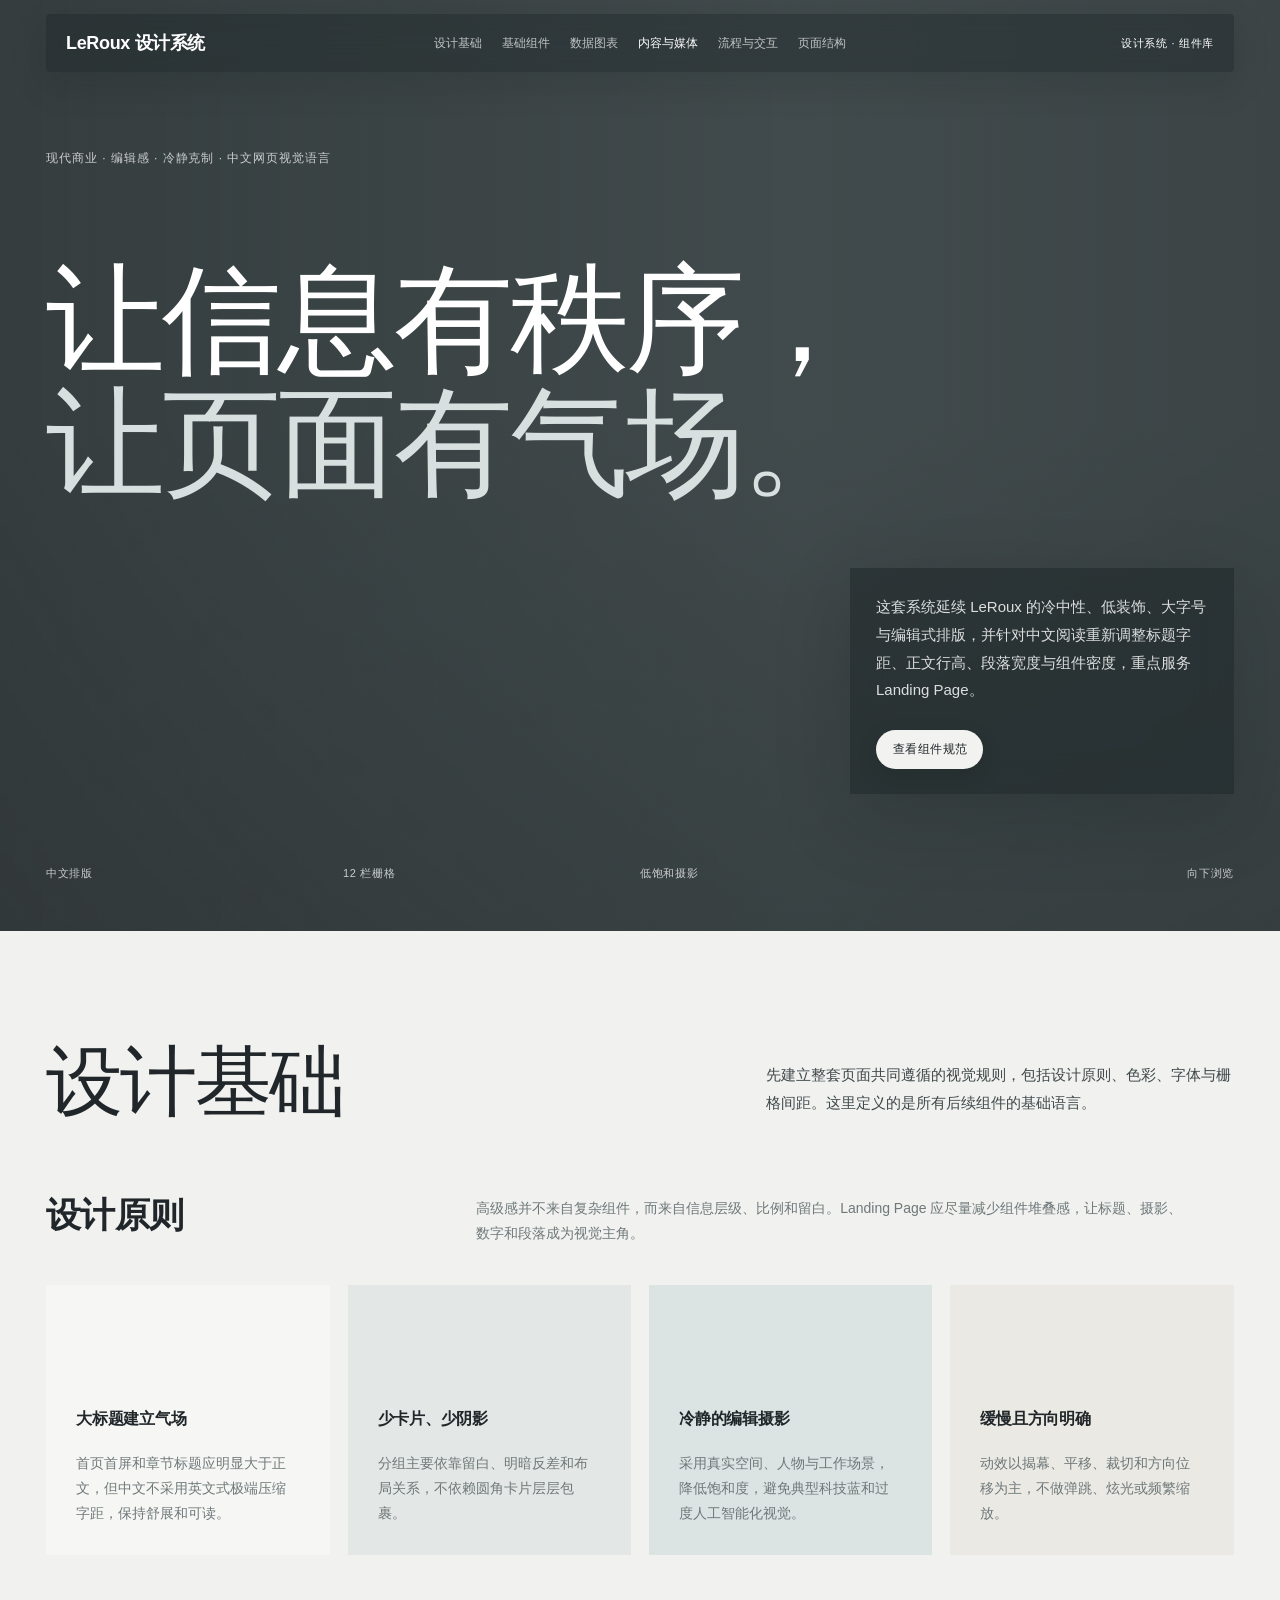
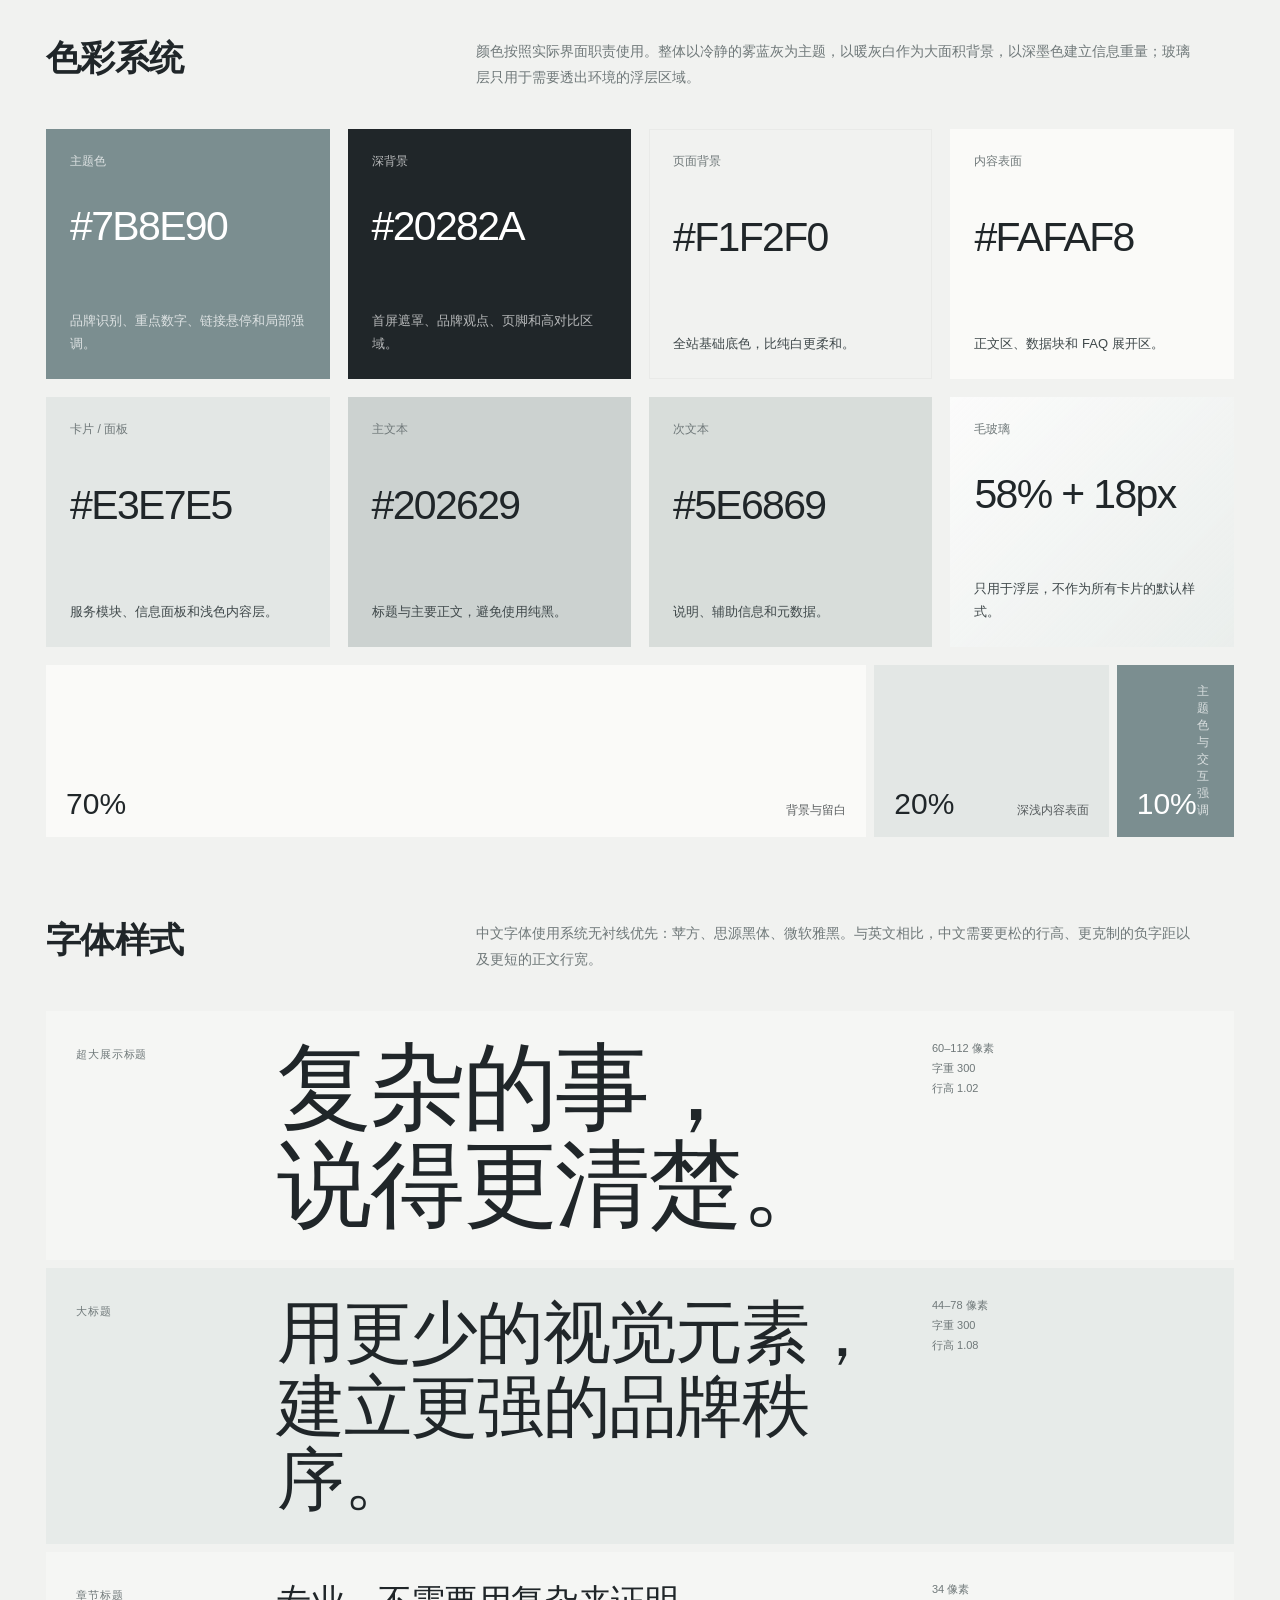
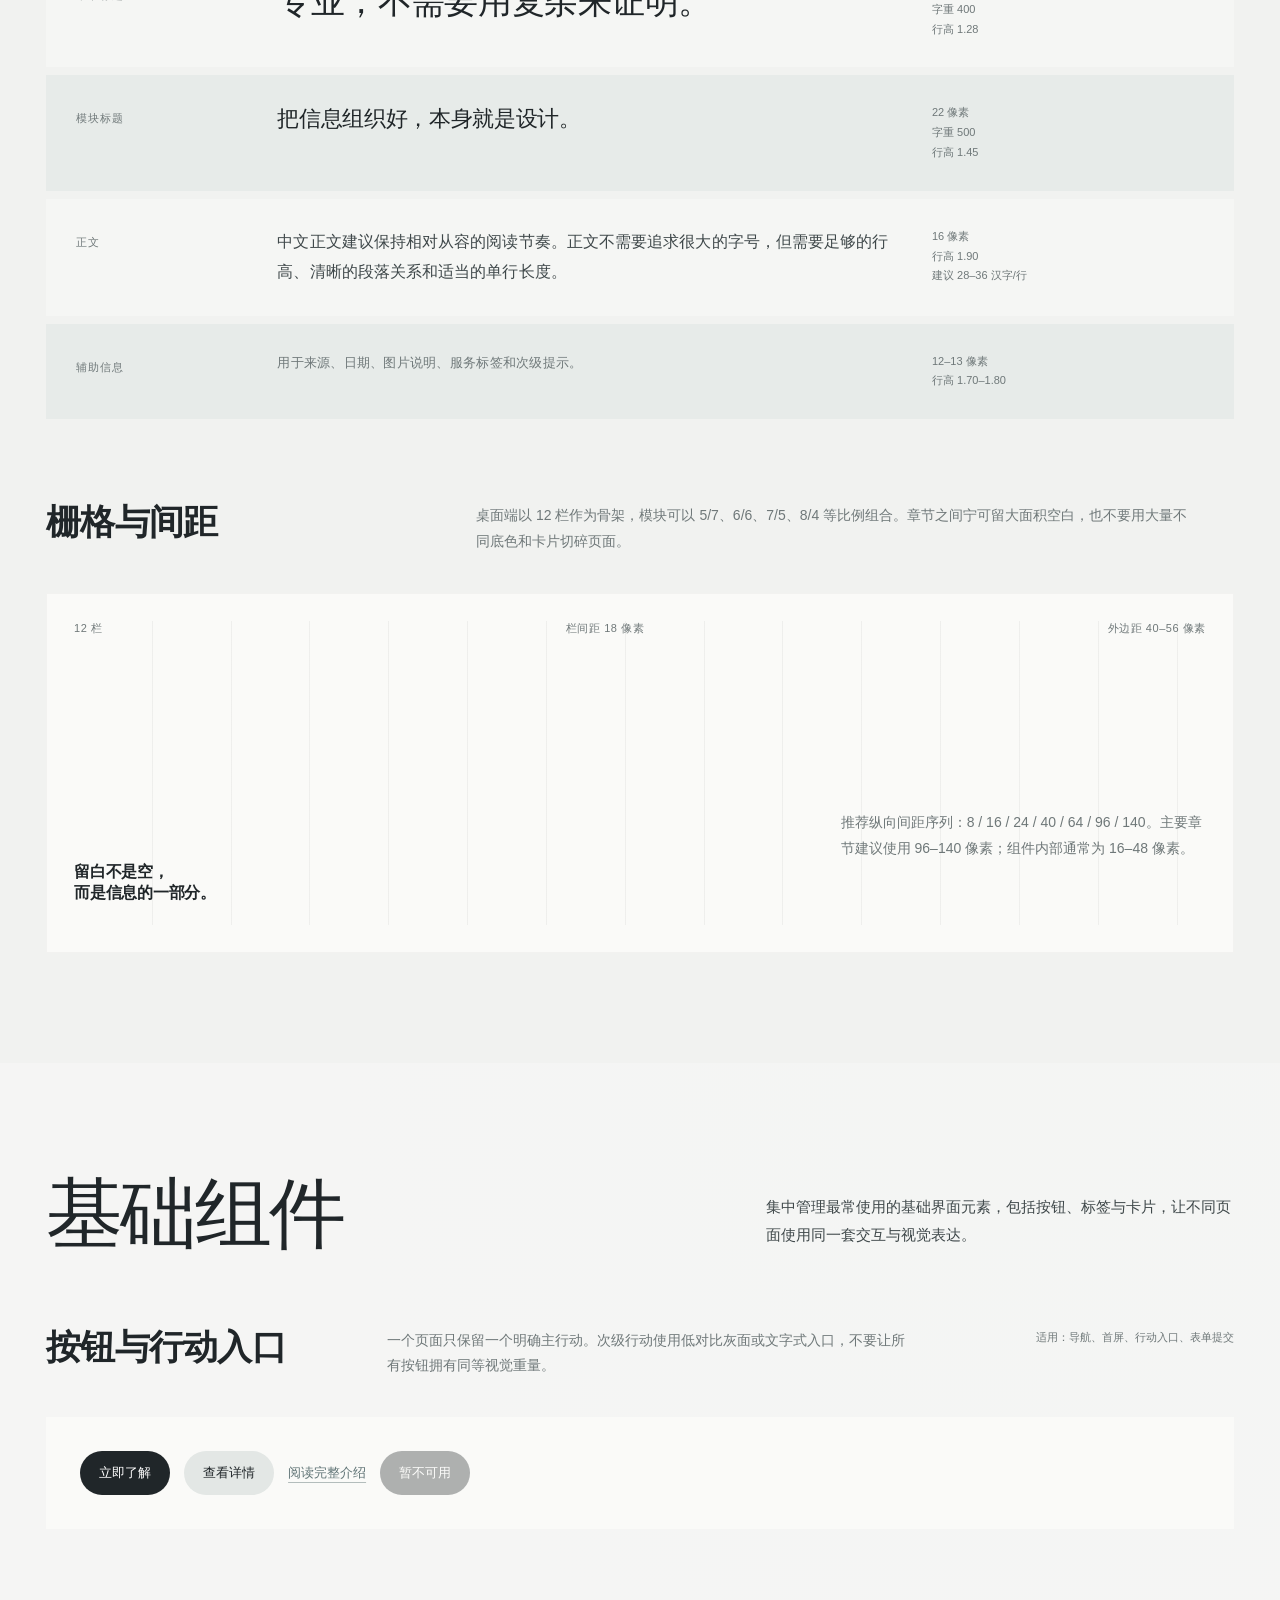
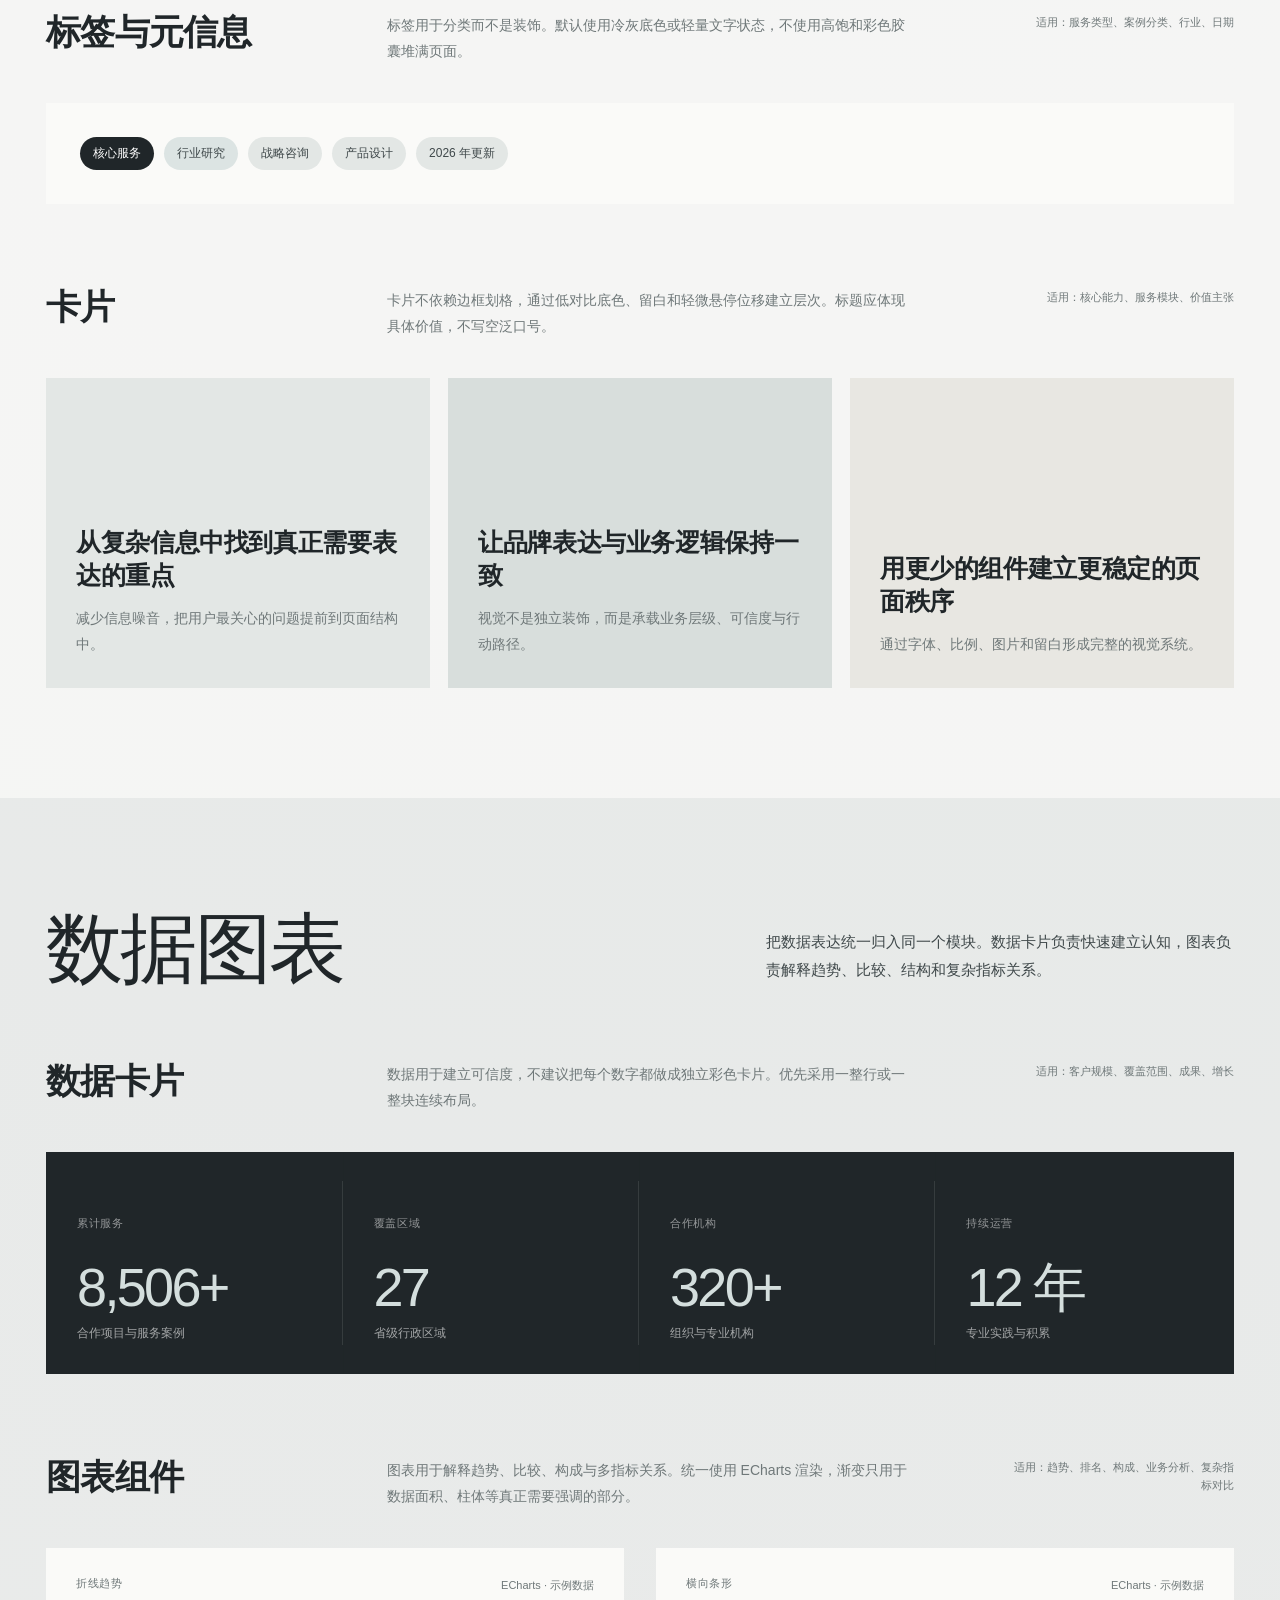
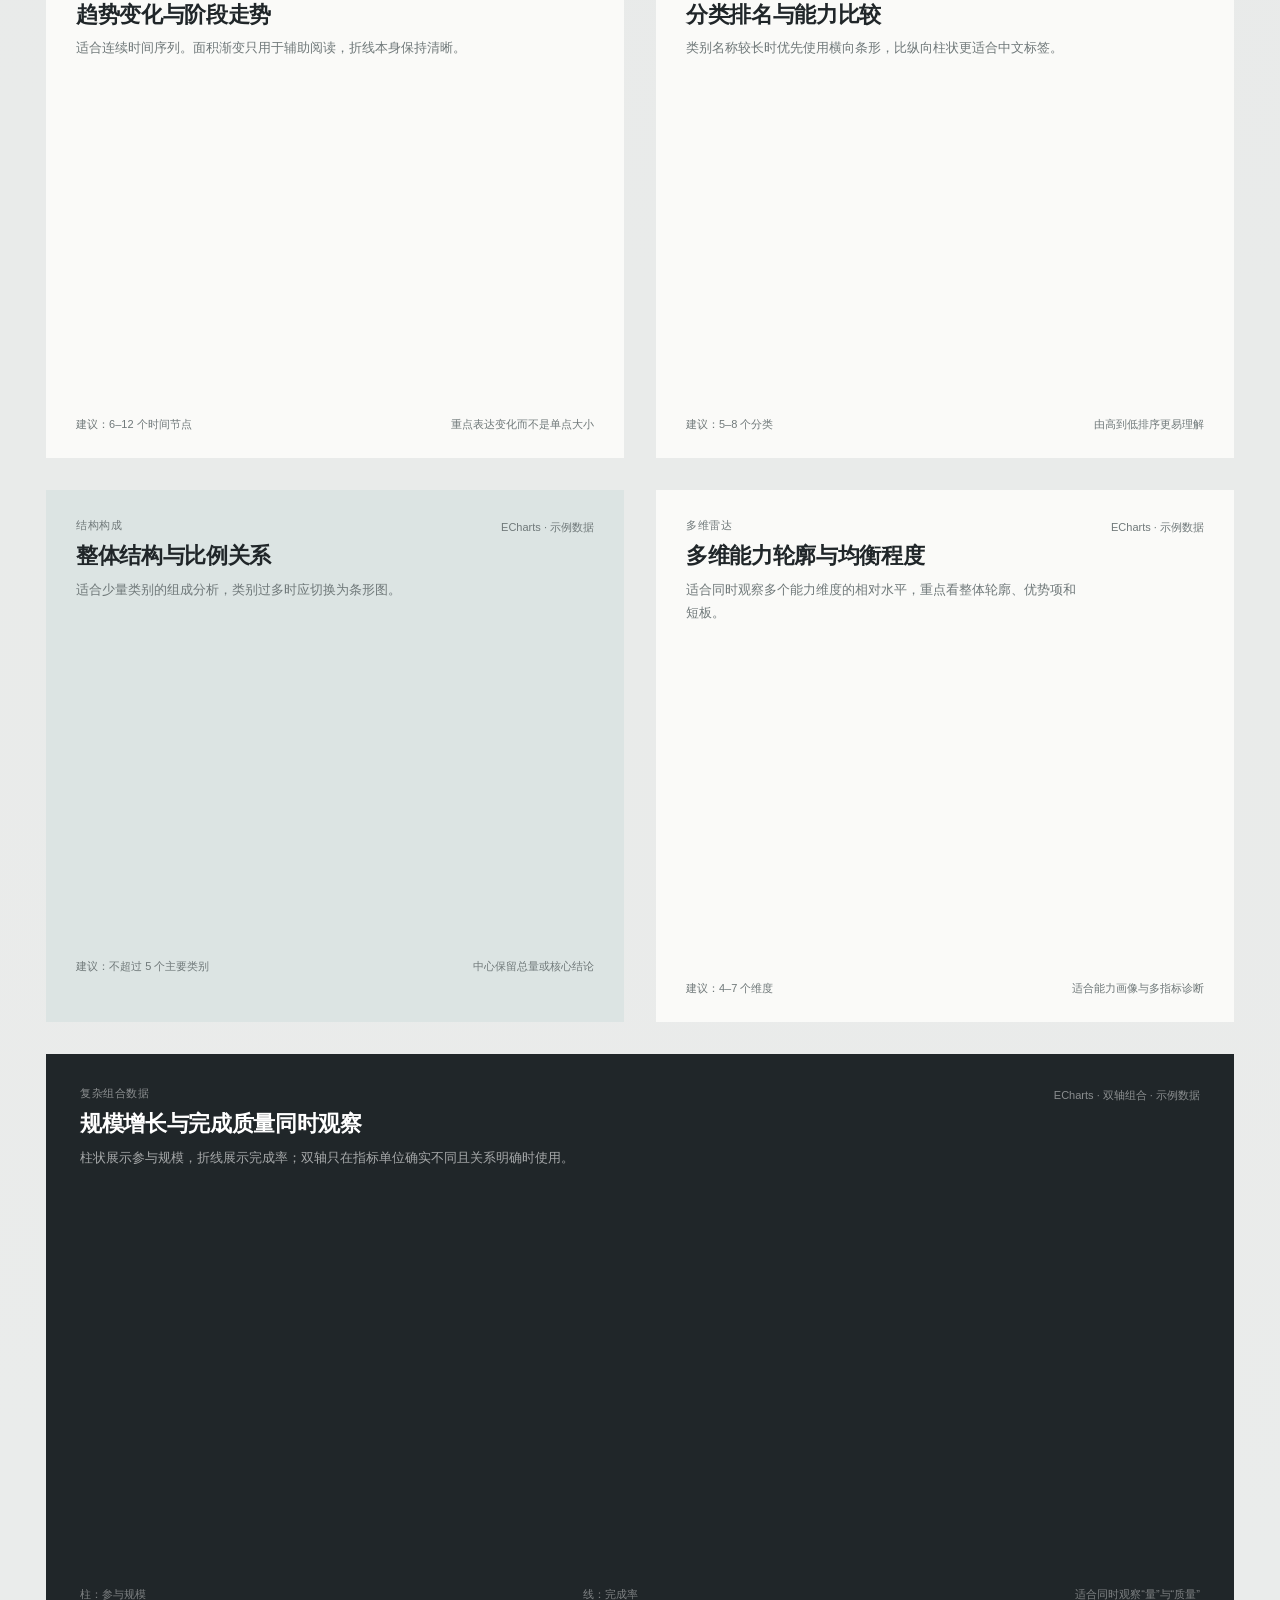
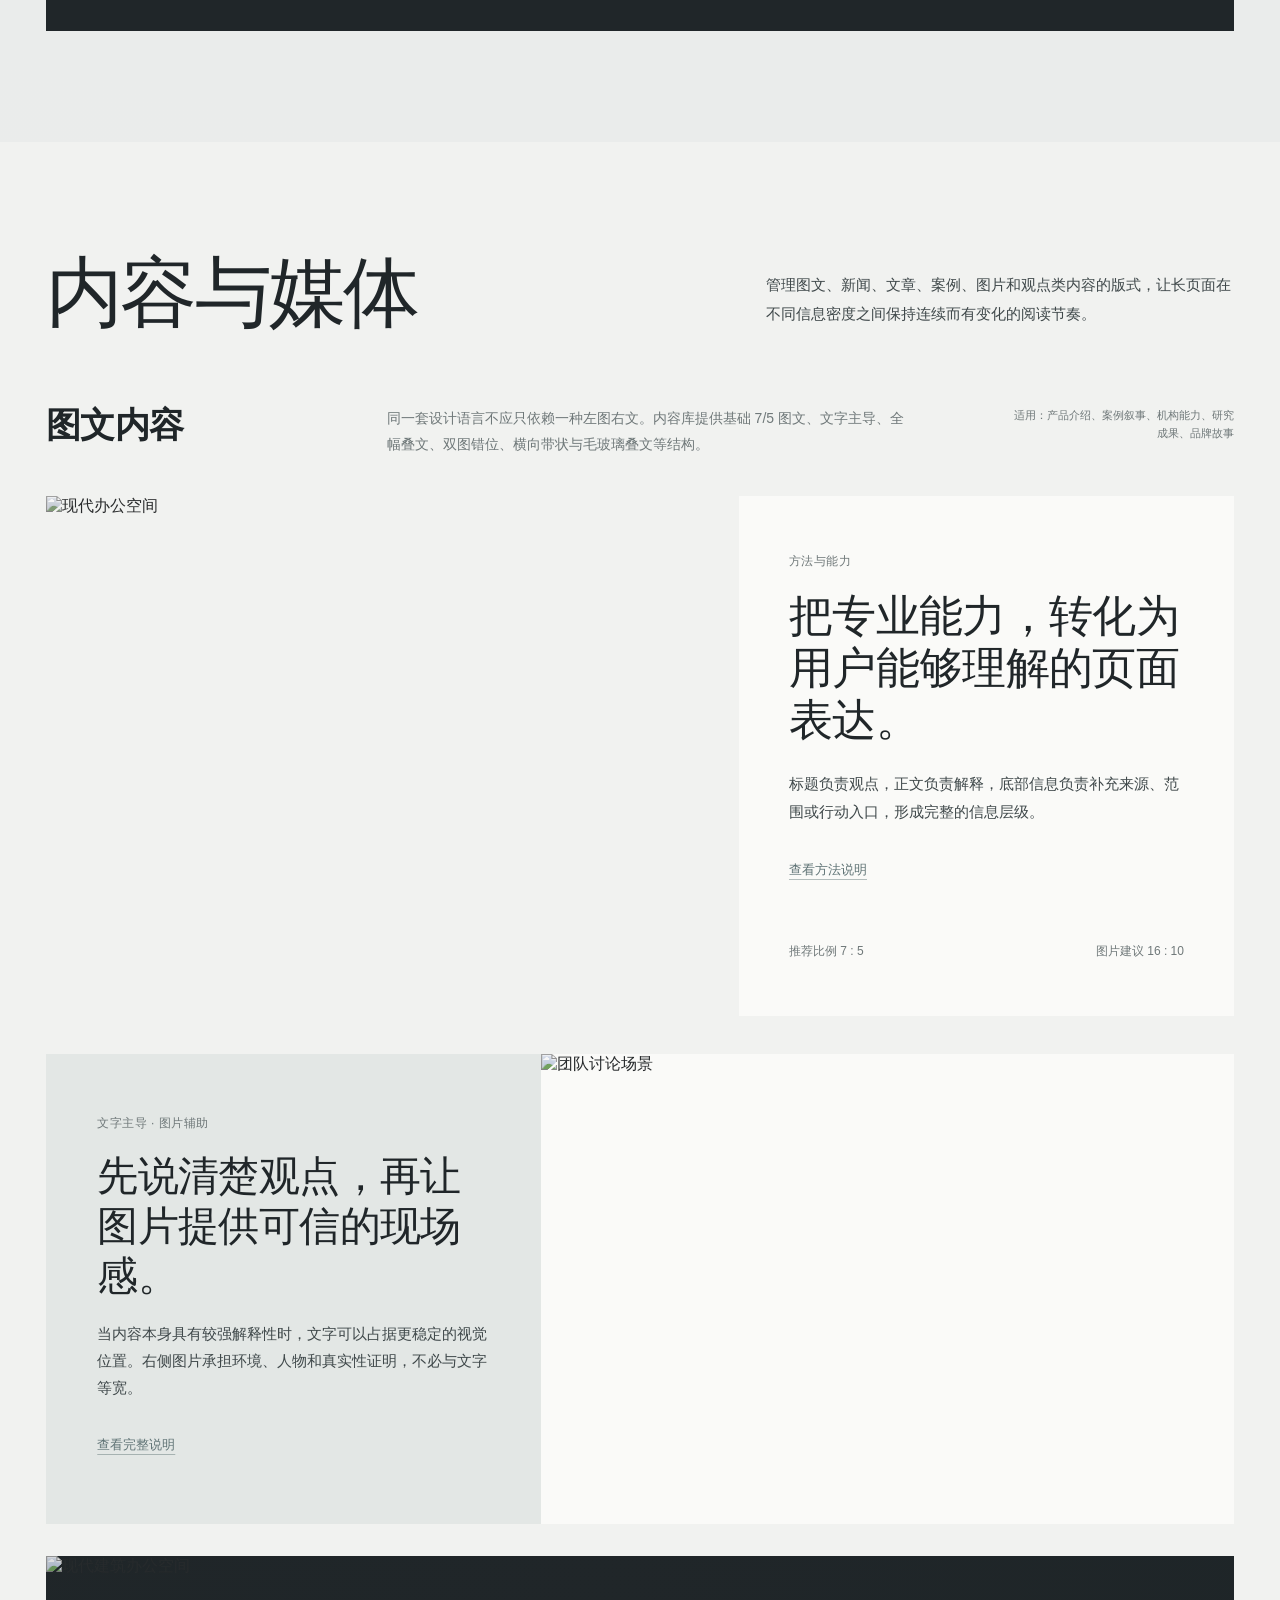
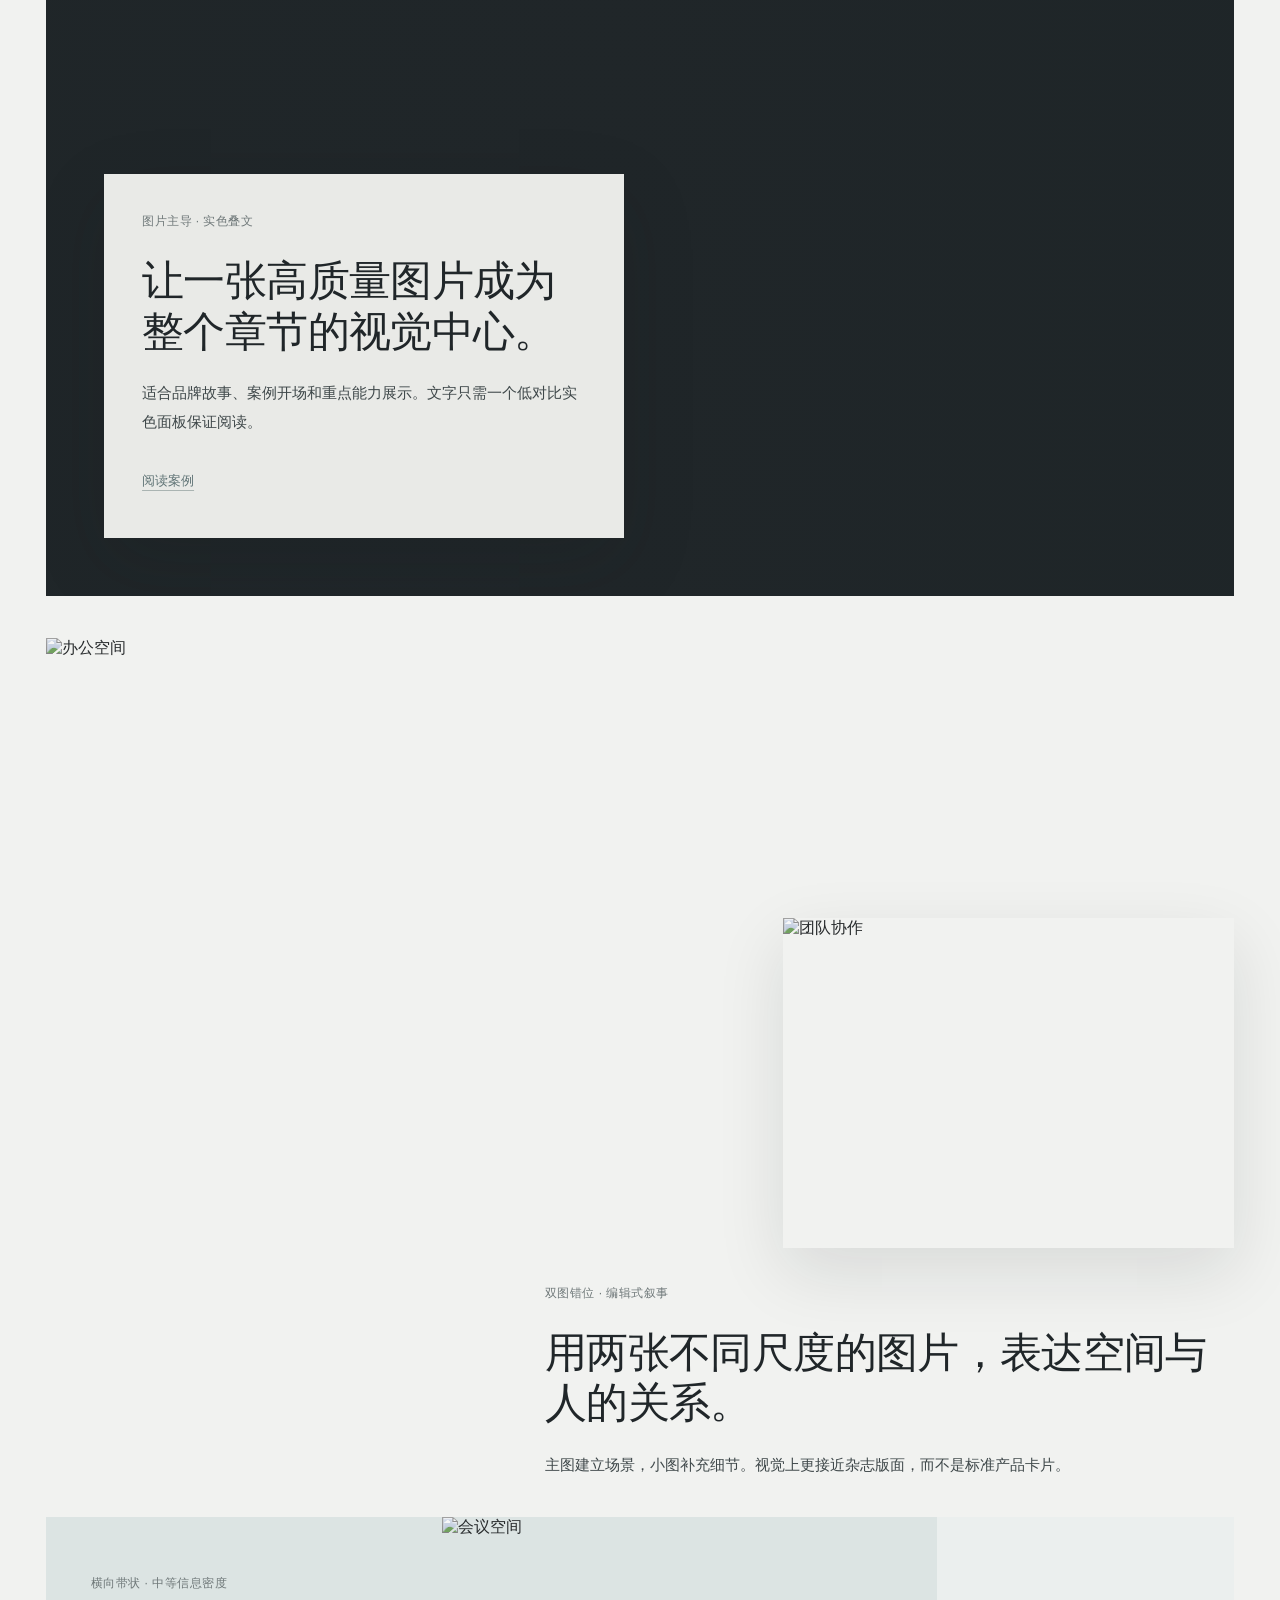
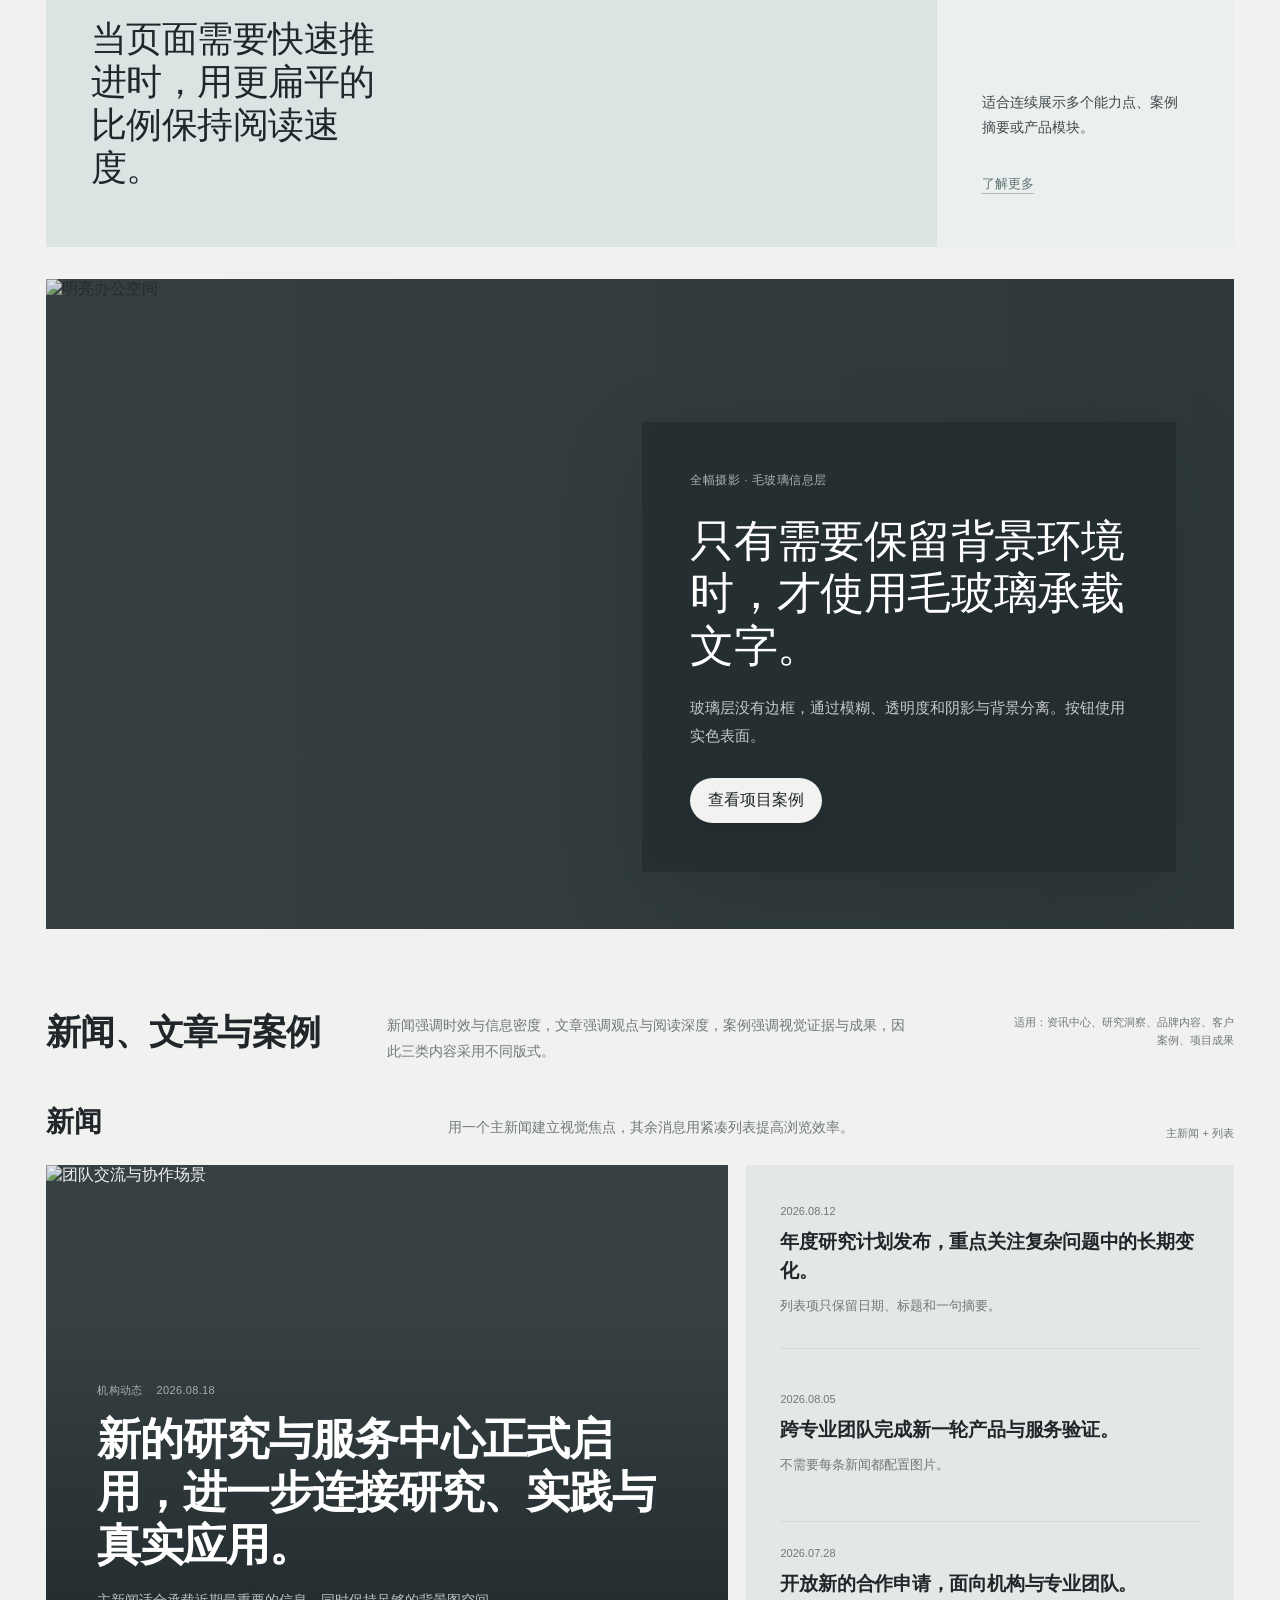
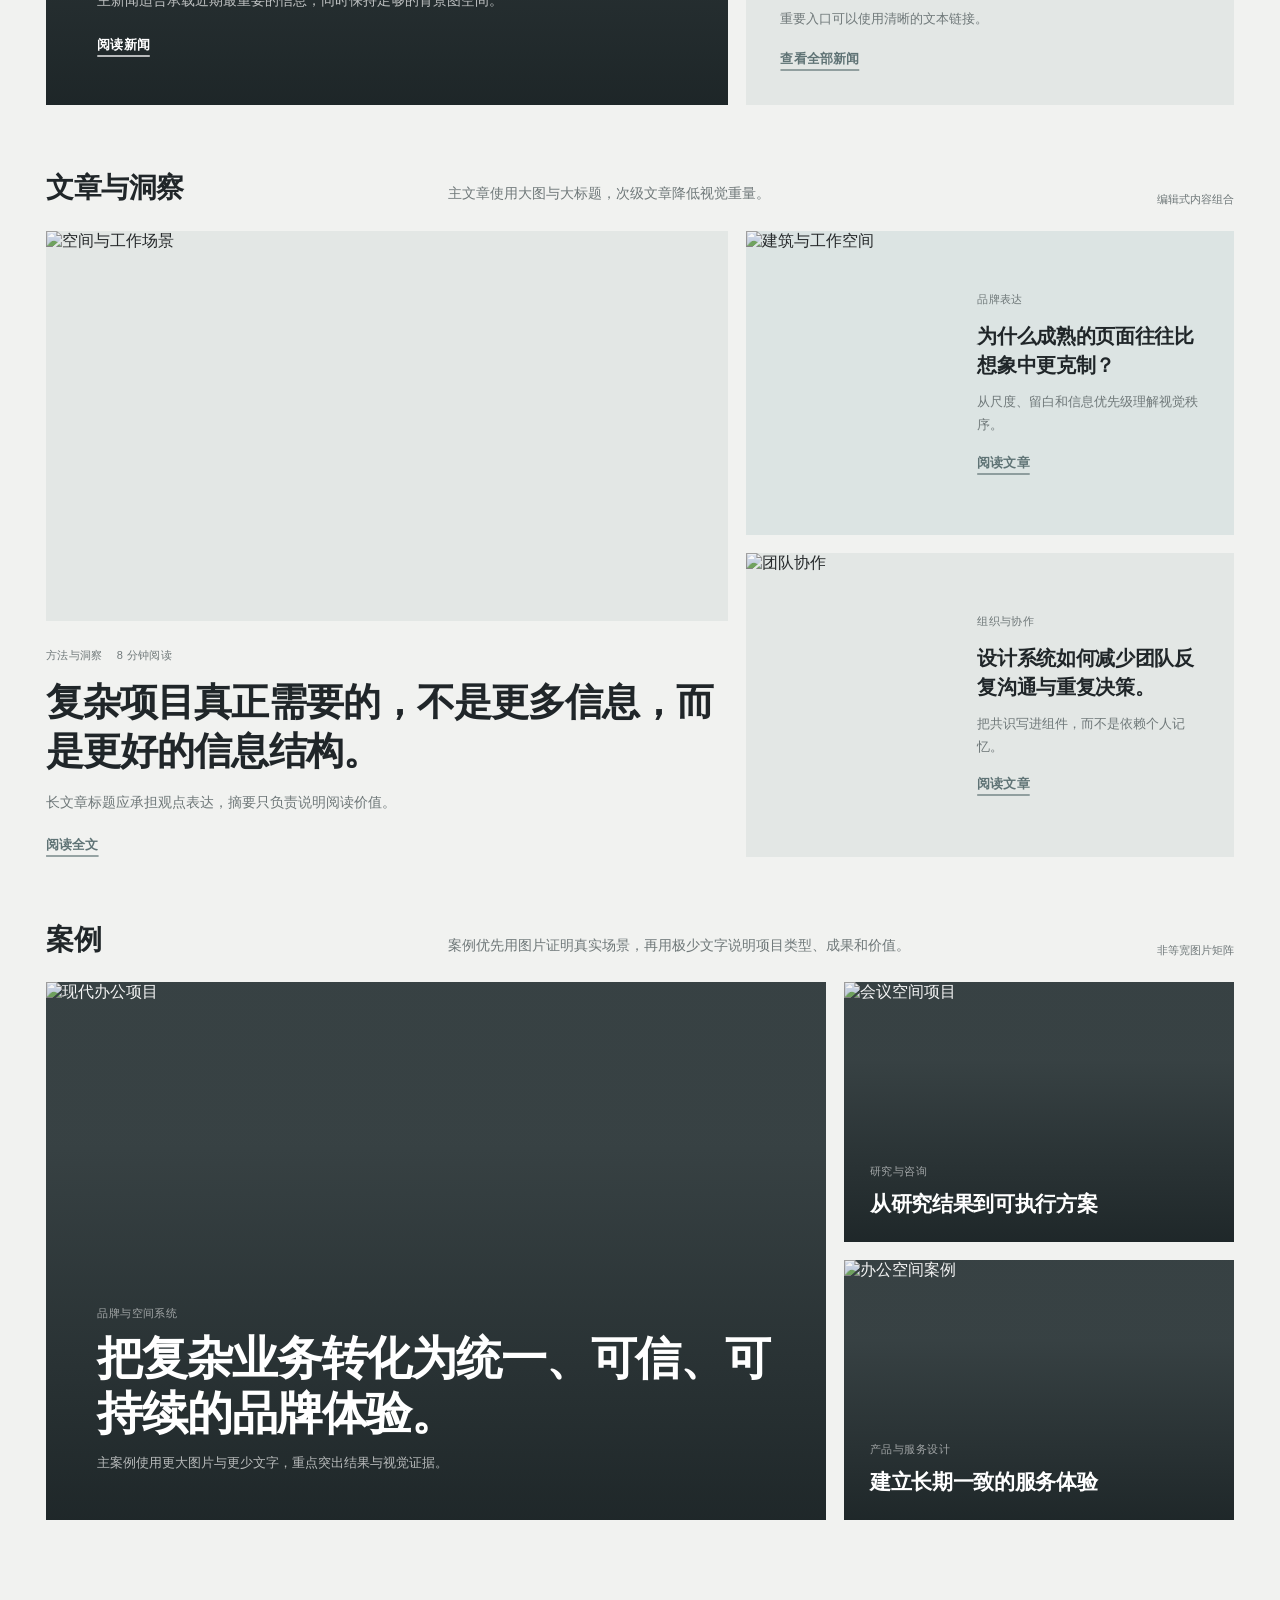
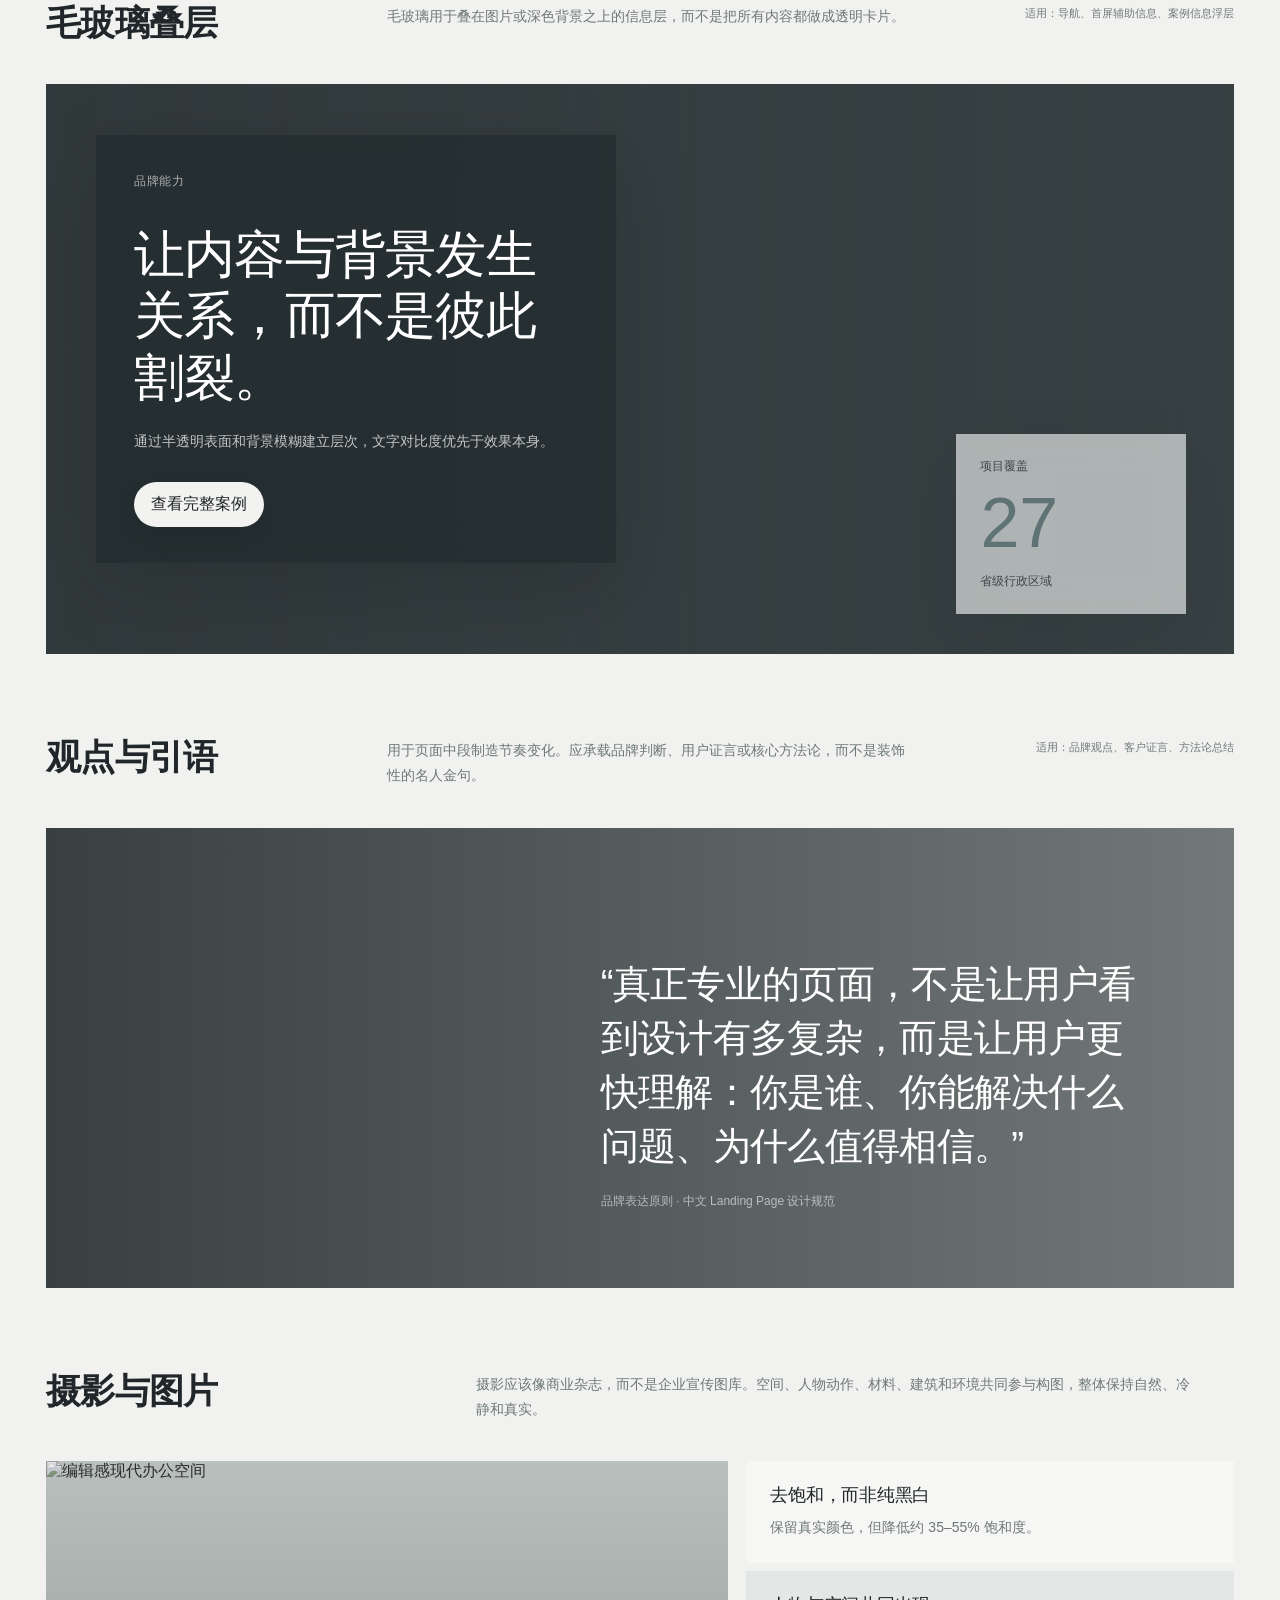
==== commit 51fbd4bd: "Add page-level component library" ====
--- a/index.html
+++ b/index.html
@@ -6,7 +6,7 @@
 <meta name="color-scheme" content="light" />
 <title>LeRoux 设计语言｜落地页视觉识别与组件规范</title>
 <link rel="stylesheet" href="styles/base.css" />
-<link rel="stylesheet" href="styles/v2.css" />
+<link rel="stylesheet" href="styles/system.css" />
 </head>
 <body id="top">
 <div class="页面">
@@ -91,102 +91,36 @@
 
   <section class="章节 系统模块 模块浅色" id="模块-基础组件">
     <div class="容器">
-      <header class="系统模块头">
-        <h2 class="系统模块标题">基础组件</h2>
-        <p class="系统模块说明">集中管理最常使用的基础界面元素，包括按钮、标签与卡片，让不同页面使用同一套交互与视觉表达。</p>
-      </header>
-      <div class="系统模块内容">
-        <div class="组件组 系统小模块 显现">
-          <div class="组件组头"><h3>按钮与行动入口</h3><p>一个页面只保留一个明确主行动。次级行动使用低对比灰面或文字式入口，不要让所有按钮拥有同等视觉重量。</p><div class="用途">适用：导航、首屏、行动入口、表单提交</div></div>
-          <div class="按钮板"><button class="主按钮">立即了解</button><button class="次按钮">查看详情</button><button class="文字按钮">阅读完整介绍</button><button class="主按钮 禁用">暂不可用</button></div>
-        </div>
-
-        <div class="组件组 系统小模块 显现">
-          <div class="组件组头"><h3>标签与元信息</h3><p>标签用于分类而不是装饰。默认使用冷灰底色或轻量文字状态，不使用高饱和彩色胶囊堆满页面。</p><div class="用途">适用：服务类型、案例分类、行业、日期</div></div>
-          <div class="标签板"><span class="标签 深">核心服务</span><span class="标签 浅">行业研究</span><span class="标签">战略咨询</span><span class="标签">产品设计</span><span class="标签">2026 年更新</span></div>
-        </div>
-
-        <div class="组件组 系统小模块 显现">
-          <div class="组件组头"><h3>卡片</h3><p>卡片不依赖边框划格，通过低对比底色、留白和轻微悬停位移建立层次。标题应体现具体价值，不写空泛口号。</p><div class="用途">适用：核心能力、服务模块、价值主张</div></div>
-          <div class="信息卡板">
-            <article class="信息卡"><div><h4>从复杂信息中找到真正需要表达的重点</h4><p>减少信息噪音，把用户最关心的问题提前到页面结构中。</p></div></article>
-            <article class="信息卡"><div><h4>让品牌表达与业务逻辑保持一致</h4><p>视觉不是独立装饰，而是承载业务层级、可信度与行动路径。</p></div></article>
-            <article class="信息卡"><div><h4>用更少的组件建立更稳定的页面秩序</h4><p>通过字体、比例、图片和留白形成完整的视觉系统。</p></div></article>
-          </div>
-        </div>
+      <header class="系统模块头"><h2 class="系统模块标题">基础组件</h2><p class="系统模块说明">集中管理最常使用的基础界面元素，包括按钮、标签与卡片，让不同页面使用同一套交互与视觉表达。</p></header>
+      <div class="系统模块内容">
+        <div class="组件组 系统小模块 显现"><div class="组件组头"><h3>按钮与行动入口</h3><p>一个页面只保留一个明确主行动。次级行动使用低对比灰面或文字式入口，不要让所有按钮拥有同等视觉重量。</p><div class="用途">适用：导航、首屏、行动入口、表单提交</div></div><div class="按钮板"><button class="主按钮">立即了解</button><button class="次按钮">查看详情</button><button class="文字按钮">阅读完整介绍</button><button class="主按钮 禁用">暂不可用</button></div></div>
+        <div class="组件组 系统小模块 显现"><div class="组件组头"><h3>标签与元信息</h3><p>标签用于分类而不是装饰。默认使用冷灰底色或轻量文字状态，不使用高饱和彩色胶囊堆满页面。</p><div class="用途">适用：服务类型、案例分类、行业、日期</div></div><div class="标签板"><span class="标签 深">核心服务</span><span class="标签 浅">行业研究</span><span class="标签">战略咨询</span><span class="标签">产品设计</span><span class="标签">2026 年更新</span></div></div>
+        <div class="组件组 系统小模块 显现"><div class="组件组头"><h3>卡片</h3><p>卡片不依赖边框划格，通过低对比底色、留白和轻微悬停位移建立层次。标题应体现具体价值，不写空泛口号。</p><div class="用途">适用：核心能力、服务模块、价值主张</div></div><div class="信息卡板"><article class="信息卡"><div><h4>从复杂信息中找到真正需要表达的重点</h4><p>减少信息噪音，把用户最关心的问题提前到页面结构中。</p></div></article><article class="信息卡"><div><h4>让品牌表达与业务逻辑保持一致</h4><p>视觉不是独立装饰，而是承载业务层级、可信度与行动路径。</p></div></article><article class="信息卡"><div><h4>用更少的组件建立更稳定的页面秩序</h4><p>通过字体、比例、图片和留白形成完整的视觉系统。</p></div></article></div></div>
       </div>
     </div>
   </section>
 
   <section class="章节 系统模块 模块雾色" id="模块-数据图表">
     <div class="容器">
-      <header class="系统模块头">
-        <h2 class="系统模块标题">数据图表</h2>
-        <p class="系统模块说明">把数据表达统一归入同一个模块。数据卡片负责快速建立认知，图表负责解释趋势、比较、结构和复杂指标关系。</p>
-      </header>
-      <div class="系统模块内容">
-        <div class="组件组 系统小模块 数据卡片组 显现">
-          <div class="组件组头"><h3>数据卡片</h3><p>数据用于建立可信度，不建议把每个数字都做成独立彩色卡片。优先采用一整行或一整块连续布局。</p><div class="用途">适用：客户规模、覆盖范围、成果、增长</div></div>
-          <div class="数据板"><div class="数据项"><span class="小标">累计服务</span><strong>8,506+</strong><p>合作项目与服务案例</p></div><div class="数据项"><span class="小标">覆盖区域</span><strong>27</strong><p>省级行政区域</p></div><div class="数据项"><span class="小标">合作机构</span><strong>320+</strong><p>组织与专业机构</p></div><div class="数据项"><span class="小标">持续运营</span><strong>12 年</strong><p>专业实践与积累</p></div></div>
-        </div>
-
-        <div class="组件组 系统小模块 图表组件组 显现">
-          <div class="组件组头"><h3>图表组件</h3><p>图表用于解释趋势、比较、构成与多指标关系。统一使用 ECharts 渲染，渐变只用于数据面积、柱体等真正需要强调的部分。</p><div class="用途">适用：趋势、排名、构成、业务分析、复杂指标对比</div></div>
-          <div class="图表库">
-            <section class="图表模块"><div class="图表抬头"><div><span class="图表类型">折线趋势</span><h4>趋势变化与阶段走势</h4><p>适合连续时间序列。面积渐变只用于辅助阅读，折线本身保持清晰。</p></div><span class="图表标记">ECharts · 示例数据</span></div><div class="EChart画布" id="chart-line"></div><div class="图表说明条"><span>建议：6–12 个时间节点</span><span>重点表达变化而不是单点大小</span></div></section>
-            <section class="图表模块"><div class="图表抬头"><div><span class="图表类型">横向条形</span><h4>分类排名与能力比较</h4><p>类别名称较长时优先使用横向条形，比纵向柱状更适合中文标签。</p></div><span class="图表标记">ECharts · 示例数据</span></div><div class="EChart画布" id="chart-bar"></div><div class="图表说明条"><span>建议：5–8 个分类</span><span>由高到低排序更易理解</span></div></section>
-            <section class="图表模块 结构图"><div class="图表抬头"><div><span class="图表类型">结构构成</span><h4>整体结构与比例关系</h4><p>适合少量类别的组成分析，类别过多时应切换为条形图。</p></div><span class="图表标记">ECharts · 示例数据</span></div><div class="EChart画布" id="chart-pie"></div><div class="图表说明条"><span>建议：不超过 5 个主要类别</span><span>中心保留总量或核心结论</span></div></section>
-            <section class="图表模块 雷达图"><div class="图表抬头"><div><span class="图表类型">多维雷达</span><h4>多维能力轮廓与均衡程度</h4><p>适合同时观察多个能力维度的相对水平，重点看整体轮廓、优势项和短板。</p></div><span class="图表标记">ECharts · 示例数据</span></div><div class="EChart画布" id="chart-radar"></div><div class="图表说明条"><span>建议：4–7 个维度</span><span>适合能力画像与多指标诊断</span></div></section>
-            <section class="图表模块 复杂组合图"><div class="图表抬头"><div><span class="图表类型">复杂组合数据</span><h4>规模增长与完成质量同时观察</h4><p>柱状展示参与规模，折线展示完成率；双轴只在指标单位确实不同且关系明确时使用。</p></div><span class="图表标记">ECharts · 双轴组合 · 示例数据</span></div><div class="EChart画布" id="chart-combo"></div><div class="图表说明条"><span>柱：参与规模</span><span>线：完成率</span><span>适合同时观察“量”与“质量”</span></div></section>
-          </div>
-        </div>
+      <header class="系统模块头"><h2 class="系统模块标题">数据图表</h2><p class="系统模块说明">把数据表达统一归入同一个模块。数据卡片负责快速建立认知，图表负责解释趋势、比较、结构和复杂指标关系。</p></header>
+      <div class="系统模块内容">
+        <div class="组件组 系统小模块 数据卡片组 显现"><div class="组件组头"><h3>数据卡片</h3><p>数据用于建立可信度，不建议把每个数字都做成独立彩色卡片。优先采用一整行或一整块连续布局。</p><div class="用途">适用：客户规模、覆盖范围、成果、增长</div></div><div class="数据板"><div class="数据项"><span class="小标">累计服务</span><strong>8,506+</strong><p>合作项目与服务案例</p></div><div class="数据项"><span class="小标">覆盖区域</span><strong>27</strong><p>省级行政区域</p></div><div class="数据项"><span class="小标">合作机构</span><strong>320+</strong><p>组织与专业机构</p></div><div class="数据项"><span class="小标">持续运营</span><strong>12 年</strong><p>专业实践与积累</p></div></div></div>
+        <div class="组件组 系统小模块 图表组件组 显现"><div class="组件组头"><h3>图表组件</h3><p>图表用于解释趋势、比较、构成与多指标关系。统一使用 ECharts 渲染，渐变只用于数据面积、柱体等真正需要强调的部分。</p><div class="用途">适用：趋势、排名、构成、业务分析、复杂指标对比</div></div><div class="图表库"><section class="图表模块"><div class="图表抬头"><div><span class="图表类型">折线趋势</span><h4>趋势变化与阶段走势</h4><p>适合连续时间序列。面积渐变只用于辅助阅读，折线本身保持清晰。</p></div><span class="图表标记">ECharts · 示例数据</span></div><div class="EChart画布" id="chart-line"></div><div class="图表说明条"><span>建议：6–12 个时间节点</span><span>重点表达变化而不是单点大小</span></div></section><section class="图表模块"><div class="图表抬头"><div><span class="图表类型">横向条形</span><h4>分类排名与能力比较</h4><p>类别名称较长时优先使用横向条形，比纵向柱状更适合中文标签。</p></div><span class="图表标记">ECharts · 示例数据</span></div><div class="EChart画布" id="chart-bar"></div><div class="图表说明条"><span>建议：5–8 个分类</span><span>由高到低排序更易理解</span></div></section><section class="图表模块 结构图"><div class="图表抬头"><div><span class="图表类型">结构构成</span><h4>整体结构与比例关系</h4><p>适合少量类别的组成分析，类别过多时应切换为条形图。</p></div><span class="图表标记">ECharts · 示例数据</span></div><div class="EChart画布" id="chart-pie"></div><div class="图表说明条"><span>建议：不超过 5 个主要类别</span><span>中心保留总量或核心结论</span></div></section><section class="图表模块 雷达图"><div class="图表抬头"><div><span class="图表类型">多维雷达</span><h4>多维能力轮廓与均衡程度</h4><p>适合同时观察多个能力维度的相对水平，重点看整体轮廓、优势项和短板。</p></div><span class="图表标记">ECharts · 示例数据</span></div><div class="EChart画布" id="chart-radar"></div><div class="图表说明条"><span>建议：4–7 个维度</span><span>适合能力画像与多指标诊断</span></div></section><section class="图表模块 复杂组合图"><div class="图表抬头"><div><span class="图表类型">复杂组合数据</span><h4>规模增长与完成质量同时观察</h4><p>柱状展示参与规模，折线展示完成率；双轴只在指标单位确实不同且关系明确时使用。</p></div><span class="图表标记">ECharts · 双轴组合 · 示例数据</span></div><div class="EChart画布" id="chart-combo"></div><div class="图表说明条"><span>柱：参与规模</span><span>线：完成率</span><span>适合同时观察“量”与“质量”</span></div></section></div></div>
       </div>
     </div>
   </section>
 
   <section class="章节 系统模块 模块默认" id="模块-内容媒体">
     <div class="容器">
-      <header class="系统模块头">
-        <h2 class="系统模块标题">内容与媒体</h2>
-        <p class="系统模块说明">管理图文、新闻、文章、案例、图片和观点类内容的版式，让长页面在不同信息密度之间保持连续而有变化的阅读节奏。</p>
-      </header>
-      <div class="系统模块内容">
-
-        <div class="组件组 系统小模块 图文内容库组 显现">
-          <div class="组件组头"><h3>图文内容</h3><p>同一套设计语言不应只依赖一种左图右文。内容库提供基础 7/5 图文、文字主导、全幅叠文、双图错位、横向带状与毛玻璃叠文等结构。</p><div class="用途">适用：产品介绍、案例叙事、机构能力、研究成果、品牌故事</div></div>
-          <div class="图文板"><div class="图文图"><img src="https://images.unsplash.com/photo-1497366811353-6870744d04b2?auto=format&fit=crop&w=1600&q=85" alt="现代办公空间"></div><div class="图文文"><div><span class="小标">方法与能力</span><h4>把专业能力，转化为用户能够理解的页面表达。</h4><p>标题负责观点，正文负责解释，底部信息负责补充来源、范围或行动入口，形成完整的信息层级。</p><button class="文字按钮">查看方法说明</button></div><div class="底部"><span>推荐比例 7 : 5</span><span>图片建议 16 : 10</span></div></div></div>
-          <div class="图文组合库">
-            <article class="图文组合 图文反向"><div class="组合文字"><span class="组合标签">文字主导 · 图片辅助</span><h4>先说清楚观点，再让图片提供可信的现场感。</h4><p>当内容本身具有较强解释性时，文字可以占据更稳定的视觉位置。右侧图片承担环境、人物和真实性证明，不必与文字等宽。</p><a class="文字按钮" href="#模块-内容媒体">查看完整说明</a></div><figure class="组合主图"><img src="https://images.unsplash.com/photo-1521737711867-e3b97375f902?auto=format&fit=crop&w=1600&q=85" alt="团队讨论场景"></figure></article>
-            <article class="图文组合 全幅叠文"><figure class="全幅背景"><img src="https://images.unsplash.com/photo-1497366216548-37526070297c?auto=format&fit=crop&w=1800&q=85" alt="现代建筑办公空间"></figure><div class="叠文面板"><span class="组合标签">图片主导 · 实色叠文</span><h4>让一张高质量图片成为整个章节的视觉中心。</h4><p>适合品牌故事、案例开场和重点能力展示。文字只需一个低对比实色面板保证阅读。</p><a class="文字按钮" href="#模块-内容媒体">阅读案例</a></div></article>
-            <article class="图文组合 双图错位"><div class="双图区域"><figure class="双图大"><img src="https://images.unsplash.com/photo-1497366754035-f200968a6e72?auto=format&fit=crop&w=1400&q=85" alt="办公空间"></figure><figure class="双图小"><img src="https://images.unsplash.com/photo-1524758631624-e2822e304c36?auto=format&fit=crop&w=1000&q=85" alt="团队协作"></figure></div><div class="双图文字"><span class="组合标签">双图错位 · 编辑式叙事</span><h4>用两张不同尺度的图片，表达空间与人的关系。</h4><p>主图建立场景，小图补充细节。视觉上更接近杂志版面，而不是标准产品卡片。</p></div></article>
-            <article class="图文组合 横向带状"><div class="带状文字"><span class="组合标签">横向带状 · 中等信息密度</span><h4>当页面需要快速推进时，用更扁平的比例保持阅读速度。</h4></div><figure class="带状图片"><img src="https://images.unsplash.com/photo-1527192491265-7e15c55b1ed2?auto=format&fit=crop&w=1600&q=85" alt="会议空间"></figure><div class="带状说明"><p>适合连续展示多个能力点、案例摘要或产品模块。</p><a class="文字按钮" href="#模块-内容媒体">了解更多</a></div></article>
-            <article class="图文组合 玻璃叠文组合"><figure class="玻璃组合背景"><img src="https://images.unsplash.com/photo-1497215728101-856f4ea42174?auto=format&fit=crop&w=1800&q=85" alt="明亮办公空间"></figure><div class="玻璃组合文案"><span class="组合标签">全幅摄影 · 毛玻璃信息层</span><h4>只有需要保留背景环境时，才使用毛玻璃承载文字。</h4><p>玻璃层没有边框，通过模糊、透明度和阴影与背景分离。按钮使用实色表面。</p><button class="玻璃按钮">查看项目案例</button></div></article>
-          </div>
-        </div>
-
-        <div class="组件组 系统小模块 内容发布组 显现">
-          <div class="组件组头"><h3>新闻、文章与案例</h3><p>新闻强调时效与信息密度，文章强调观点与阅读深度，案例强调视觉证据与成果，因此三类内容采用不同版式。</p><div class="用途">适用：资讯中心、研究洞察、品牌内容、客户案例、项目成果</div></div>
-          <div class="内容组件库">
-            <section class="内容分组 新闻组件"><div class="内容分组头"><h4>新闻</h4><p>用一个主新闻建立视觉焦点，其余消息用紧凑列表提高浏览效率。</p><span>主新闻 + 列表</span></div><div class="新闻布局"><article class="主新闻"><img src="https://images.unsplash.com/photo-1521737711867-e3b97375f902?auto=format&fit=crop&w=1800&q=85" alt="团队交流与协作场景"><div class="主新闻文案"><div class="内容元信息"><span>机构动态</span><time>2026.08.18</time></div><h5>新的研究与服务中心正式启用，进一步连接研究、实践与真实应用。</h5><p>主新闻适合承载近期最重要的信息，同时保持足够的背景图空间。</p><a class="内容文本链接" href="#模块-内容媒体">阅读新闻</a></div></article><div class="新闻列表"><article class="新闻条目"><time>2026.08.12</time><h5>年度研究计划发布，重点关注复杂问题中的长期变化。</h5><p>列表项只保留日期、标题和一句摘要。</p></article><article class="新闻条目"><time>2026.08.05</time><h5>跨专业团队完成新一轮产品与服务验证。</h5><p>不需要每条新闻都配置图片。</p></article><article class="新闻条目"><time>2026.07.28</time><h5>开放新的合作申请，面向机构与专业团队。</h5><p>重要入口可以使用清晰的文本链接。</p><a class="内容文本链接" href="#模块-内容媒体">查看全部新闻</a></article></div></div></section>
-            <section class="内容分组 文章组件"><div class="内容分组头"><h4>文章与洞察</h4><p>主文章使用大图与大标题，次级文章降低视觉重量。</p><span>编辑式内容组合</span></div><div class="文章布局"><article class="文章主项"><figure class="文章主图"><img src="https://images.unsplash.com/photo-1497366754035-f200968a6e72?auto=format&fit=crop&w=1600&q=85" alt="空间与工作场景"></figure><div class="文章主文"><div class="内容元信息"><span>方法与洞察</span><span>8 分钟阅读</span></div><h5>复杂项目真正需要的，不是更多信息，而是更好的信息结构。</h5><p>长文章标题应承担观点表达，摘要只负责说明阅读价值。</p><a class="内容文本链接" href="#模块-内容媒体">阅读全文</a></div></article><div class="文章侧栏"><article class="文章侧项"><figure class="文章侧图"><img src="https://images.unsplash.com/photo-1497366216548-37526070297c?auto=format&fit=crop&w=900&q=82" alt="建筑与工作空间"></figure><div class="文章侧文"><div class="内容元信息"><span>品牌表达</span></div><h5>为什么成熟的页面往往比想象中更克制？</h5><p>从尺度、留白和信息优先级理解视觉秩序。</p><a class="内容文本链接" href="#模块-内容媒体">阅读文章</a></div></article><article class="文章侧项"><figure class="文章侧图"><img src="https://images.unsplash.com/photo-1524758631624-e2822e304c36?auto=format&fit=crop&w=900&q=82" alt="团队协作"></figure><div class="文章侧文"><div class="内容元信息"><span>组织与协作</span></div><h5>设计系统如何减少团队反复沟通与重复决策。</h5><p>把共识写进组件，而不是依赖个人记忆。</p><a class="内容文本链接" href="#模块-内容媒体">阅读文章</a></div></article></div></div></section>
-            <section class="内容分组 案例组件"><div class="内容分组头"><h4>案例</h4><p>案例优先用图片证明真实场景，再用极少文字说明项目类型、成果和价值。</p><span>非等宽图片矩阵</span></div><div class="案例布局"><article class="案例项 案例主项"><img src="https://images.unsplash.com/photo-1497366811353-6870744d04b2?auto=format&fit=crop&w=1800&q=85" alt="现代办公项目"><div class="案例文案"><span class="案例标签">品牌与空间系统</span><h5>把复杂业务转化为统一、可信、可持续的品牌体验。</h5><p>主案例使用更大图片与更少文字，重点突出结果与视觉证据。</p></div></article><article class="案例项"><img src="https://images.unsplash.com/photo-1527192491265-7e15c55b1ed2?auto=format&fit=crop&w=1000&q=82" alt="会议空间项目"><div class="案例文案"><span class="案例标签">研究与咨询</span><h5>从研究结果到可执行方案</h5></div></article><article class="案例项"><img src="https://images.unsplash.com/photo-1497215728101-856f4ea42174?auto=format&fit=crop&w=1000&q=82" alt="办公空间案例"><div class="案例文案"><span class="案例标签">产品与服务设计</span><h5>建立长期一致的服务体验</h5></div></article></div></section>
-          </div>
-        </div>
-
-        <div class="组件组 系统小模块 显现">
-          <div class="组件组头"><h3>毛玻璃叠层</h3><p>毛玻璃用于叠在图片或深色背景之上的信息层，而不是把所有内容都做成透明卡片。</p><div class="用途">适用：导航、首屏辅助信息、案例信息浮层</div></div>
-          <div class="玻璃演示"><div class="玻璃背景"></div><div class="玻璃文案"><span class="小标">品牌能力</span><h4>让内容与背景发生关系，而不是彼此割裂。</h4><p>通过半透明表面和背景模糊建立层次，文字对比度优先于效果本身。</p><button class="玻璃按钮">查看完整案例</button></div><div class="玻璃数据"><span>项目覆盖</span><strong class="数字">27</strong><small>省级行政区域</small></div></div>
-        </div>
-
-        <div class="组件组 系统小模块 显现">
-          <div class="组件组头"><h3>观点与引语</h3><p>用于页面中段制造节奏变化。应承载品牌判断、用户证言或核心方法论，而不是装饰性的名人金句。</p><div class="用途">适用：品牌观点、客户证言、方法论总结</div></div>
-          <div class="引语板"><blockquote>“真正专业的页面，不是让用户看到设计有多复杂，而是让用户更快理解：你是谁、你能解决什么问题、为什么值得相信。”</blockquote><footer>品牌表达原则 · 中文 Landing Page 设计规范</footer></div>
-        </div>
-
-        <div class="组件组 系统小模块 摄影图片组 显现">
-          <div class="组件组头"><h3>摄影与图片</h3><p>摄影应该像商业杂志，而不是企业宣传图库。空间、人物动作、材料、建筑和环境共同参与构图，整体保持自然、冷静和真实。</p></div>
-          <div class="摄影区"><figure class="摄影图" style="margin:0"><img src="https://images.unsplash.com/photo-1497366811353-6870744d04b2?auto=format&fit=crop&w=1800&q=85" alt="编辑感现代办公空间"><figcaption class="摄影说明"><span>低饱和 · 建筑感 · 编辑式构图</span><span>遮罩 12–28%</span></figcaption></figure><div class="摄影规则"><div class="摄影规则项"><div><h4>去饱和，而非纯黑白</h4><p>保留真实颜色，但降低约 35–55% 饱和度。</p></div></div><div class="摄影规则项"><div><h4>人物与空间共同出现</h4><p>避免大头商务照，优先人物、空间和建筑线条共同出现。</p></div></div><div class="摄影规则项"><div><h4>大图优先，减少碎图</h4><p>首屏可使用 16:9 至 21:9；内容模块使用 16:10、4:5 或 3:4。</p></div></div><div class="摄影规则项"><div><h4>文字直接叠图</h4><p>用轻微深色遮罩保证可读，不额外制造复杂浮层。</p></div></div><div class="摄影规则项"><div><h4>避免模板化科技视觉</h4><p>避免霓虹、发光网格、蓝紫渐变和人工智能机器人素材。</p></div></div></div></div>
-        </div>
+      <header class="系统模块头"><h2 class="系统模块标题">内容与媒体</h2><p class="系统模块说明">管理图文、新闻、文章、案例、图片和观点类内容的版式，让长页面在不同信息密度之间保持连续而有变化的阅读节奏。</p></header>
+      <div class="系统模块内容">
+        <div class="组件组 系统小模块 图文内容库组 显现"><div class="组件组头"><h3>图文内容</h3><p>同一套设计语言不应只依赖一种左图右文。内容库提供基础 7/5 图文、文字主导、全幅叠文、双图错位、横向带状与毛玻璃叠文等结构。</p><div class="用途">适用：产品介绍、案例叙事、机构能力、研究成果、品牌故事</div></div><div class="图文板"><div class="图文图"><img src="https://images.unsplash.com/photo-1497366811353-6870744d04b2?auto=format&fit=crop&w=1600&q=85" alt="现代办公空间"></div><div class="图文文"><div><span class="小标">方法与能力</span><h4>把专业能力，转化为用户能够理解的页面表达。</h4><p>标题负责观点，正文负责解释，底部信息负责补充来源、范围或行动入口，形成完整的信息层级。</p><button class="文字按钮">查看方法说明</button></div><div class="底部"><span>推荐比例 7 : 5</span><span>图片建议 16 : 10</span></div></div></div><div class="图文组合库"><article class="图文组合 图文反向"><div class="组合文字"><span class="组合标签">文字主导 · 图片辅助</span><h4>先说清楚观点，再让图片提供可信的现场感。</h4><p>当内容本身具有较强解释性时，文字可以占据更稳定的视觉位置。右侧图片承担环境、人物和真实性证明，不必与文字等宽。</p><a class="文字按钮" href="#模块-内容媒体">查看完整说明</a></div><figure class="组合主图"><img src="https://images.unsplash.com/photo-1521737711867-e3b97375f902?auto=format&fit=crop&w=1600&q=85" alt="团队讨论场景"></figure></article><article class="图文组合 全幅叠文"><figure class="全幅背景"><img src="https://images.unsplash.com/photo-1497366216548-37526070297c?auto=format&fit=crop&w=1800&q=85" alt="现代建筑办公空间"></figure><div class="叠文面板"><span class="组合标签">图片主导 · 实色叠文</span><h4>让一张高质量图片成为整个章节的视觉中心。</h4><p>适合品牌故事、案例开场和重点能力展示。文字只需一个低对比实色面板保证阅读。</p><a class="文字按钮" href="#模块-内容媒体">阅读案例</a></div></article><article class="图文组合 双图错位"><div class="双图区域"><figure class="双图大"><img src="https://images.unsplash.com/photo-1497366754035-f200968a6e72?auto=format&fit=crop&w=1400&q=85" alt="办公空间"></figure><figure class="双图小"><img src="https://images.unsplash.com/photo-1524758631624-e2822e304c36?auto=format&fit=crop&w=1000&q=85" alt="团队协作"></figure></div><div class="双图文字"><span class="组合标签">双图错位 · 编辑式叙事</span><h4>用两张不同尺度的图片，表达空间与人的关系。</h4><p>主图建立场景，小图补充细节。视觉上更接近杂志版面，而不是标准产品卡片。</p></div></article><article class="图文组合 横向带状"><div class="带状文字"><span class="组合标签">横向带状 · 中等信息密度</span><h4>当页面需要快速推进时，用更扁平的比例保持阅读速度。</h4></div><figure class="带状图片"><img src="https://images.unsplash.com/photo-1527192491265-7e15c55b1ed2?auto=format&fit=crop&w=1600&q=85" alt="会议空间"></figure><div class="带状说明"><p>适合连续展示多个能力点、案例摘要或产品模块。</p><a class="文字按钮" href="#模块-内容媒体">了解更多</a></div></article><article class="图文组合 玻璃叠文组合"><figure class="玻璃组合背景"><img src="https://images.unsplash.com/photo-1497215728101-856f4ea42174?auto=format&fit=crop&w=1800&q=85" alt="明亮办公空间"></figure><div class="玻璃组合文案"><span class="组合标签">全幅摄影 · 毛玻璃信息层</span><h4>只有需要保留背景环境时，才使用毛玻璃承载文字。</h4><p>玻璃层没有边框，通过模糊、透明度和阴影与背景分离。按钮使用实色表面。</p><button class="玻璃按钮">查看项目案例</button></div></article></div></div>
+
+        <div class="组件组 系统小模块 内容发布组 显现"><div class="组件组头"><h3>新闻、文章与案例</h3><p>新闻强调时效与信息密度，文章强调观点与阅读深度，案例强调视觉证据与成果，因此三类内容采用不同版式。</p><div class="用途">适用：资讯中心、研究洞察、品牌内容、客户案例、项目成果</div></div><div class="内容组件库"><section class="内容分组 新闻组件"><div class="内容分组头"><h4>新闻</h4><p>用一个主新闻建立视觉焦点，其余消息用紧凑列表提高浏览效率。</p><span>主新闻 + 列表</span></div><div class="新闻布局"><article class="主新闻"><img src="https://images.unsplash.com/photo-1521737711867-e3b97375f902?auto=format&fit=crop&w=1800&q=85" alt="团队交流与协作场景"><div class="主新闻文案"><div class="内容元信息"><span>机构动态</span><time>2026.08.18</time></div><h5>新的研究与服务中心正式启用，进一步连接研究、实践与真实应用。</h5><p>主新闻适合承载近期最重要的信息，同时保持足够的背景图空间。</p><a class="内容文本链接" href="#模块-内容媒体">阅读新闻</a></div></article><div class="新闻列表"><article class="新闻条目"><time>2026.08.12</time><h5>年度研究计划发布，重点关注复杂问题中的长期变化。</h5><p>列表项只保留日期、标题和一句摘要。</p></article><article class="新闻条目"><time>2026.08.05</time><h5>跨专业团队完成新一轮产品与服务验证。</h5><p>不需要每条新闻都配置图片。</p></article><article class="新闻条目"><time>2026.07.28</time><h5>开放新的合作申请，面向机构与专业团队。</h5><p>重要入口可以使用清晰的文本链接。</p><a class="内容文本链接" href="#模块-内容媒体">查看全部新闻</a></article></div></div></section><section class="内容分组 文章组件"><div class="内容分组头"><h4>文章与洞察</h4><p>主文章使用大图与大标题，次级文章降低视觉重量。</p><span>编辑式内容组合</span></div><div class="文章布局"><article class="文章主项"><figure class="文章主图"><img src="https://images.unsplash.com/photo-1497366754035-f200968a6e72?auto=format&fit=crop&w=1600&q=85" alt="空间与工作场景"></figure><div class="文章主文"><div class="内容元信息"><span>方法与洞察</span><span>8 分钟阅读</span></div><h5>复杂项目真正需要的，不是更多信息，而是更好的信息结构。</h5><p>长文章标题应承担观点表达，摘要只负责说明阅读价值。</p><a class="内容文本链接" href="#模块-内容媒体">阅读全文</a></div></article><div class="文章侧栏"><article class="文章侧项"><figure class="文章侧图"><img src="https://images.unsplash.com/photo-1497366216548-37526070297c?auto=format&fit=crop&w=900&q=82" alt="建筑与工作空间"></figure><div class="文章侧文"><div class="内容元信息"><span>品牌表达</span></div><h5>为什么成熟的页面往往比想象中更克制？</h5><p>从尺度、留白和信息优先级理解视觉秩序。</p><a class="内容文本链接" href="#模块-内容媒体">阅读文章</a></div></article><article class="文章侧项"><figure class="文章侧图"><img src="https://images.unsplash.com/photo-1524758631624-e2822e304c36?auto=format&fit=crop&w=900&q=82" alt="团队协作"></figure><div class="文章侧文"><div class="内容元信息"><span>组织与协作</span></div><h5>设计系统如何减少团队反复沟通与重复决策。</h5><p>把共识写进组件，而不是依赖个人记忆。</p><a class="内容文本链接" href="#模块-内容媒体">阅读文章</a></div></article></div></div></section><section class="内容分组 案例组件"><div class="内容分组头"><h4>案例</h4><p>案例优先用图片证明真实场景，再用极少文字说明项目类型、成果和价值。</p><span>非等宽图片矩阵</span></div><div class="案例布局"><article class="案例项 案例主项"><img src="https://images.unsplash.com/photo-1497366811353-6870744d04b2?auto=format&fit=crop&w=1800&q=85" alt="现代办公项目"><div class="案例文案"><span class="案例标签">品牌与空间系统</span><h5>把复杂业务转化为统一、可信、可持续的品牌体验。</h5><p>主案例使用更大图片与更少文字，重点突出结果与视觉证据。</p></div></article><article class="案例项"><img src="https://images.unsplash.com/photo-1527192491265-7e15c55b1ed2?auto=format&fit=crop&w=1000&q=82" alt="会议空间项目"><div class="案例文案"><span class="案例标签">研究与咨询</span><h5>从研究结果到可执行方案</h5></div></article><article class="案例项"><img src="https://images.unsplash.com/photo-1497215728101-856f4ea42174?auto=format&fit=crop&w=1000&q=82" alt="办公空间案例"><div class="案例文案"><span class="案例标签">产品与服务设计</span><h5>建立长期一致的服务体验</h5></div></article></div></section></div></div>
+
+        <div class="组件组 系统小模块 显现"><div class="组件组头"><h3>毛玻璃叠层</h3><p>毛玻璃用于叠在图片或深色背景之上的信息层，而不是把所有内容都做成透明卡片。</p><div class="用途">适用：导航、首屏辅助信息、案例信息浮层</div></div><div class="玻璃演示"><div class="玻璃背景"></div><div class="玻璃文案"><span class="小标">品牌能力</span><h4>让内容与背景发生关系，而不是彼此割裂。</h4><p>通过半透明表面和背景模糊建立层次，文字对比度优先于效果本身。</p><button class="玻璃按钮">查看完整案例</button></div><div class="玻璃数据"><span>项目覆盖</span><strong class="数字">27</strong><small>省级行政区域</small></div></div></div>
+        <div class="组件组 系统小模块 显现"><div class="组件组头"><h3>观点与引语</h3><p>用于页面中段制造节奏变化。应承载品牌判断、用户证言或核心方法论，而不是装饰性的名人金句。</p><div class="用途">适用：品牌观点、客户证言、方法论总结</div></div><div class="引语板"><blockquote>“真正专业的页面，不是让用户看到设计有多复杂，而是让用户更快理解：你是谁、你能解决什么问题、为什么值得相信。”</blockquote><footer>品牌表达原则 · 中文 Landing Page 设计规范</footer></div></div>
+        <div class="组件组 系统小模块 摄影图片组 显现"><div class="组件组头"><h3>摄影与图片</h3><p>摄影应该像商业杂志，而不是企业宣传图库。空间、人物动作、材料、建筑和环境共同参与构图，整体保持自然、冷静和真实。</p></div><div class="摄影区"><figure class="摄影图" style="margin:0"><img src="https://images.unsplash.com/photo-1497366811353-6870744d04b2?auto=format&fit=crop&w=1800&q=85" alt="编辑感现代办公空间"><figcaption class="摄影说明"><span>低饱和 · 建筑感 · 编辑式构图</span><span>遮罩 12–28%</span></figcaption></figure><div class="摄影规则"><div class="摄影规则项"><div><h4>去饱和，而非纯黑白</h4><p>保留真实颜色，但降低约 35–55% 饱和度。</p></div></div><div class="摄影规则项"><div><h4>人物与空间共同出现</h4><p>避免大头商务照，优先人物、空间和建筑线条共同出现。</p></div></div><div class="摄影规则项"><div><h4>大图优先，减少碎图</h4><p>首屏可使用 16:9 至 21:9；内容模块使用 16:10、4:5 或 3:4。</p></div></div><div class="摄影规则项"><div><h4>文字直接叠图</h4><p>用轻微深色遮罩保证可读，不额外制造复杂浮层。</p></div></div><div class="摄影规则项"><div><h4>避免模板化科技视觉</h4><p>避免霓虹、发光网格、蓝紫渐变和人工智能机器人素材。</p></div></div></div></div></div>
       </div>
     </div>
   </section>
@@ -195,57 +129,64 @@
     <div class="容器">
       <header class="系统模块头"><h2 class="系统模块标题">流程与交互</h2><p class="系统模块说明">集中表现流程、协作、反馈和用户操作，包括动态工作流程、联系表单、常见问题与动效规则。</p></header>
       <div class="系统模块内容">
-
         <div class="组件组 系统小模块 流程视觉组 显现">
           <div class="组件组头"><h3>流程与工作方式</h3><p>流程不仅说明先后关系，还应让用户看到每一步正在发生什么。研究资料、信息结构、设计界面、协作批注、数据验证与发布结果都成为画面主体。</p><div class="用途">适用：服务流程、产品研发、研究转化、协作机制、项目实施、持续迭代</div></div>
           <div class="流程动态库">
-            <section class="流程动态场景">
-              <div class="流程动态说明"><span class="流程类型">端到端工作流</span><h4>从研究输入，到结构、设计与验证，每一步都对应具体工作画面。</h4><p>资料、页面结构、界面设计和数据结果本身就能说明工作如何推进。</p><span class="流程技术">Iconify SVG · Anime.js 动态路径</span></div>
-              <div class="流程场景舞台 全流程舞台"><svg class="流程场景连线" viewBox="0 0 960 520" preserveAspectRatio="none" aria-hidden="true"><path id="scene-route-a" class="流程场景路径" d="M175 190 C260 190 250 360 390 360 C500 360 500 175 625 175 C740 175 730 365 850 365"/><rect class="流程信号" data-path="scene-route-a" x="-8" y="-4" width="16" height="8"/></svg><div class="场景层"><article class="场景单元 研究窗"><div class="场景单元头"><span>研究输入</span><span>资料 / 访谈</span></div><div class="场景单元体"><span class="场景图标"><iconify-icon icon="solar:document-text-bold-duotone"></iconify-icon></span><h5>先理解真实问题</h5><p>政策、访谈、数据与用户反馈被放在同一研究空间。</p><div class="搜索条"><iconify-icon icon="solar:magnifer-bold-duotone"></iconify-icon><span>正在筛选关键证据</span></div><div class="资料行"><span class="资料块">用户反馈</span><span class="资料块">业务资料</span><span class="资料块">研究结论</span><span class="资料块">需求约束</span></div></div></article><article class="场景单元 结构窗"><div class="场景单元头"><span>信息结构</span><span>优先级</span></div><div class="场景单元体"><span class="场景图标"><iconify-icon icon="solar:widget-5-bold-duotone"></iconify-icon></span><h5>把信息重新组织</h5><p>从资料堆叠变成可阅读、可行动的页面结构。</p><div class="结构网格"><span></span><span></span><span></span><span></span></div></div></article><article class="场景单元 设计窗"><div class="场景单元头"><span>视觉与界面</span><span>Design system</span></div><div class="场景单元体"><span class="场景图标 深"><iconify-icon icon="solar:palette-bold-duotone"></iconify-icon></span><h5>形成统一设计语言</h5><p>组件、版式与视觉层级被组合成真实界面。</p><div class="设计预览"><div class="设计侧栏"><span></span><span></span><span></span><span></span></div><div class="设计画布"><b></b><i></i><i></i><i></i></div></div></div></article><article class="场景单元 验证窗"><div class="场景单元头"><span>验证结果</span><span>Data</span></div><div class="场景单元体"><span class="场景图标"><iconify-icon icon="solar:chart-2-bold-duotone"></iconify-icon></span><h5>用结果继续修正</h5><p>不以交付完成为终点，而是让真实数据进入下一轮。</p><div class="验证指标"><span></span><span></span><span></span><span></span></div><div class="验证清单"><span><iconify-icon icon="solar:check-circle-bold-duotone"></iconify-icon>关键任务已验证</span><span><iconify-icon icon="solar:check-circle-bold-duotone"></iconify-icon>问题进入下一轮</span></div></div></article></div></div>
-            </section>
-
-            <section class="流程动态场景">
-              <div class="流程场景舞台 协同舞台 深场景"><svg class="流程场景连线" viewBox="0 0 960 500" preserveAspectRatio="none" aria-hidden="true"><path id="scene-route-b" class="流程场景路径" d="M230 105 C325 105 330 230 410 230 M230 220 C325 220 330 230 410 230 M230 335 C325 335 330 230 410 230 M650 230 C735 230 760 330 825 330"/><rect class="流程信号" data-path="scene-route-b" x="-8" y="-4" width="16" height="8"/></svg><div class="场景层"><div class="协同角色"><div class="角色行"><span class="角色头像"><iconify-icon icon="solar:user-speak-bold-duotone"></iconify-icon></span><div><strong>研究与策略</strong><span>问题、证据与判断</span></div></div><div class="角色行"><span class="角色头像"><iconify-icon icon="solar:palette-round-bold-duotone"></iconify-icon></span><div><strong>设计与内容</strong><span>结构、表达与体验</span></div></div><div class="角色行"><span class="角色头像"><iconify-icon icon="solar:code-square-bold-duotone"></iconify-icon></span><div><strong>产品与开发</strong><span>实现、联调与验证</span></div></div></div><article class="场景单元 共享工作台"><div class="场景单元头"><span>共享工作台</span><span>实时协作</span></div><div class="场景单元体"><div class="工作台导航"><span></span><span></span><span></span></div><div class="协作画板"><div class="协作主区"><strong></strong><i></i><i></i><i></i><i></i></div><div class="协作侧区"><div class="批注块"><iconify-icon icon="solar:chat-round-dots-bold-duotone"></iconify-icon>这里需要补充证据来源</div><div class="批注块"><iconify-icon icon="solar:check-read-bold-duotone"></iconify-icon>结构已通过评审</div><div class="批注块"><iconify-icon icon="solar:settings-minimalistic-bold-duotone"></iconify-icon>同步到组件规范</div></div></div></div></article><article class="场景单元 交付结果"><div class="场景单元头"><span>统一交付</span><span>Ready</span></div><div class="场景单元体"><span class="场景图标 深"><iconify-icon icon="solar:rocket-2-bold-duotone"></iconify-icon></span><h5>从多人协作收敛到一个结果</h5><div class="交付状态"><iconify-icon icon="solar:verified-check-bold-duotone"></iconify-icon><span>版本通过验证</span></div><div class="结果数值">92%<small>关键任务完成度</small></div></div></article></div></div>
-              <div class="流程动态说明"><span class="流程类型">多人协同</span><h4>流程不是一个人在走步骤，而是不同专业角色共同推进同一个结果。</h4><p>研究、设计、产品和开发的输入通过共享工作台收敛为统一交付。</p><span class="流程技术">SVG 图标场景 · 可见区触发动画</span></div>
-            </section>
-
-            <section class="流程动态场景">
-              <div class="流程动态说明"><span class="流程类型">持续迭代闭环</span><h4>用户反馈、分析判断、版本发布和结果回流，共同构成真正的闭环。</h4><p>用反馈消息、分析指标、发布页面和回流状态具体说明下一轮为什么发生。</p><span class="流程技术">动态指标 · SVG 路径信号 · Reduced motion 兼容</span></div>
-              <div class="流程场景舞台 迭代舞台"><svg class="流程场景连线" viewBox="0 0 960 520" preserveAspectRatio="none" aria-hidden="true"><path id="scene-route-c" class="流程场景路径" d="M180 180 C300 180 300 260 455 260 C610 260 600 180 760 180 C855 180 855 365 745 385 C620 410 495 425 370 410 C260 395 185 330 180 250"/><rect class="流程信号" data-path="scene-route-c" x="-8" y="-4" width="16" height="8"/></svg><div class="场景层"><article class="场景单元 反馈窗"><div class="场景单元头"><span>真实反馈</span><span>Users</span></div><div class="场景单元体"><span class="场景图标"><iconify-icon icon="solar:chat-line-bold-duotone"></iconify-icon></span><h5>问题首先来自真实使用</h5><div class="反馈消息"><div><iconify-icon icon="solar:user-rounded-bold-duotone"></iconify-icon>关键信息不够突出</div><div><iconify-icon icon="solar:user-rounded-bold-duotone"></iconify-icon>操作入口需要更明确</div></div></div></article><article class="场景单元 分析窗"><div class="场景单元头"><span>分析判断</span><span>Insight</span></div><div class="场景单元体"><span class="场景图标 深"><iconify-icon icon="solar:graph-up-bold-duotone"></iconify-icon></span><h5>把反馈变成可验证判断</h5><div class="分析环"><svg viewBox="0 0 100 100" aria-hidden="true"><circle class="底环" cx="50" cy="50" r="40"></circle><circle class="进度环" cx="50" cy="50" r="40"></circle></svg><strong>78%</strong></div></div></article><article class="场景单元 发布窗"><div class="场景单元头"><span>版本发布</span><span>Release</span></div><div class="场景单元体"><span class="场景图标"><iconify-icon icon="solar:window-frame-bold-duotone"></iconify-icon></span><h5>判断进入真实界面</h5><div class="发布画面"><div class="发布标题"></div><div class="发布行"><span></span><span></span></div><div class="发布按钮"></div></div></div></article><article class="场景单元 回流窗"><div class="场景单元体 回流内容"><span class="回流图标"><iconify-icon icon="solar:refresh-circle-bold-duotone"></iconify-icon></span><div><strong>结果重新进入下一轮</strong><p>新数据与新反馈继续修正产品。</p></div></div></article></div></div>
-            </section>
-          </div>
-        </div>
-
-        <div class="组件组 系统小模块 显现">
-          <div class="组件组头"><h3>联系与表单</h3><p>左侧说明直接叠在背景摄影上，让环境成为视觉主体；右侧表单保留浅色半透明层和低对比字段底色。</p><div class="用途">适用：预约咨询、资料申请、项目联系</div></div>
-          <div class="表单板"><div class="表单说明"><span class="小标">开始沟通</span><h4>告诉我们你正在解决什么问题。</h4><p>只收集完成第一次沟通真正需要的信息，Landing Page 表单字段通常控制在 3–5 项。</p></div><form class="表单" onsubmit="event.preventDefault()"><div class="字段"><label for="name">姓名</label><input id="name" placeholder="请输入姓名"></div><div class="字段"><label for="company">机构 / 公司</label><input id="company" placeholder="请输入机构名称"></div><div class="字段"><label for="contact">联系方式</label><input id="contact" placeholder="邮箱或手机号码"></div><div><button class="主按钮" type="submit">提交信息</button></div></form></div>
-        </div>
-
-        <div class="组件组 系统小模块 显现">
-          <div class="组件组头"><h3>常见问题</h3><p>FAQ 通过留白、浅色展开面和图标状态建立节奏，仅在必要位置保留短分隔。</p><div class="用途">适用：产品说明、服务边界、合作前答疑</div></div>
-          <div class="常见问题"><div class="问答 展开"><button class="问题"><span>这套设计系统适合什么类型的 Landing Page？</span><i>＋</i></button><div class="答案"><p>适合需要专业、成熟、可信且具有一定设计感的企业、机构、咨询、研究与专业服务类页面。</p></div></div><div class="问答"><button class="问题"><span>页面是否可以使用品牌强调色？</span><i>＋</i></button><div class="答案"><p>可以，但建议把强调色控制在小面积行动入口、状态提示或关键图表中。</p></div></div><div class="问答"><button class="问题"><span>中文页面为什么不建议使用过度负字距？</span><i>＋</i></button><div class="答案"><p>汉字结构密度高，过度压缩会降低辨识度。中文的大气感更应该来自字号、留白、版面比例和字重。</p></div></div></div>
-        </div>
-
-        <div class="组件组 系统小模块 动效语言组 显现">
-          <div class="组件组头"><h3>动效语言</h3><p>统一使用同一条缓动曲线。动效的目的不是展示技术，而是帮助页面产生连续节奏和方向感。</p></div>
-          <div class="动效组"><div class="动效卡"><span class="标记">揭幕 / 900 毫秒</span><div class="词">内容<br>缓慢进入</div></div><div class="动效卡"><span class="标记">位移 / 700 毫秒</span><div class="词">明确的<br>方向移动</div></div><div class="动效卡"><span class="标记">悬停 / 350 毫秒</span><div class="词">轻量的<br>交互反馈</div></div></div>
-        </div>
+            <section class="流程动态场景"><div class="流程动态说明"><span class="流程类型">端到端工作流</span><h4>从研究输入，到结构、设计与验证，每一步都对应具体工作画面。</h4><p>资料、页面结构、界面设计和数据结果本身就能说明工作如何推进。</p><span class="流程技术">Iconify SVG · Anime.js 动态路径</span></div><div class="流程场景舞台 全流程舞台"><svg class="流程场景连线" viewBox="0 0 960 520" preserveAspectRatio="none" aria-hidden="true"><path id="scene-route-a" class="流程场景路径" d="M175 190 C260 190 250 360 390 360 C500 360 500 175 625 175 C740 175 730 365 850 365"/><rect class="流程信号" data-path="scene-route-a" x="-8" y="-4" width="16" height="8"/></svg><div class="场景层"><article class="场景单元 研究窗"><div class="场景单元头"><span>研究输入</span><span>资料 / 访谈</span></div><div class="场景单元体"><span class="场景图标"><iconify-icon icon="solar:document-text-bold-duotone"></iconify-icon></span><h5>先理解真实问题</h5><p>政策、访谈、数据与用户反馈被放在同一研究空间。</p><div class="搜索条"><iconify-icon icon="solar:magnifer-bold-duotone"></iconify-icon><span>正在筛选关键证据</span></div><div class="资料行"><span class="资料块">用户反馈</span><span class="资料块">业务资料</span><span class="资料块">研究结论</span><span class="资料块">需求约束</span></div></div></article><article class="场景单元 结构窗"><div class="场景单元头"><span>信息结构</span><span>优先级</span></div><div class="场景单元体"><span class="场景图标"><iconify-icon icon="solar:widget-5-bold-duotone"></iconify-icon></span><h5>把信息重新组织</h5><p>从资料堆叠变成可阅读、可行动的页面结构。</p><div class="结构网格"><span></span><span></span><span></span><span></span></div></div></article><article class="场景单元 设计窗"><div class="场景单元头"><span>视觉与界面</span><span>Design system</span></div><div class="场景单元体"><span class="场景图标 深"><iconify-icon icon="solar:palette-bold-duotone"></iconify-icon></span><h5>形成统一设计语言</h5><p>组件、版式与视觉层级被组合成真实界面。</p><div class="设计预览"><div class="设计侧栏"><span></span><span></span><span></span><span></span></div><div class="设计画布"><b></b><i></i><i></i><i></i></div></div></div></article><article class="场景单元 验证窗"><div class="场景单元头"><span>验证结果</span><span>Data</span></div><div class="场景单元体"><span class="场景图标"><iconify-icon icon="solar:chart-2-bold-duotone"></iconify-icon></span><h5>用结果继续修正</h5><p>不以交付完成为终点，而是让真实数据进入下一轮。</p><div class="验证指标"><span></span><span></span><span></span><span></span></div><div class="验证清单"><span><iconify-icon icon="solar:check-circle-bold-duotone"></iconify-icon>关键任务已验证</span><span><iconify-icon icon="solar:check-circle-bold-duotone"></iconify-icon>问题进入下一轮</span></div></div></article></div></div></section>
+            <section class="流程动态场景"><div class="流程场景舞台 协同舞台 深场景"><svg class="流程场景连线" viewBox="0 0 960 500" preserveAspectRatio="none" aria-hidden="true"><path id="scene-route-b" class="流程场景路径" d="M230 105 C325 105 330 230 410 230 M230 220 C325 220 330 230 410 230 M230 335 C325 335 330 230 410 230 M650 230 C735 230 760 330 825 330"/><rect class="流程信号" data-path="scene-route-b" x="-8" y="-4" width="16" height="8"/></svg><div class="场景层"><div class="协同角色"><div class="角色行"><span class="角色头像"><iconify-icon icon="solar:user-speak-bold-duotone"></iconify-icon></span><div><strong>研究与策略</strong><span>问题、证据与判断</span></div></div><div class="角色行"><span class="角色头像"><iconify-icon icon="solar:palette-round-bold-duotone"></iconify-icon></span><div><strong>设计与内容</strong><span>结构、表达与体验</span></div></div><div class="角色行"><span class="角色头像"><iconify-icon icon="solar:code-square-bold-duotone"></iconify-icon></span><div><strong>产品与开发</strong><span>实现、联调与验证</span></div></div></div><article class="场景单元 共享工作台"><div class="场景单元头"><span>共享工作台</span><span>实时协作</span></div><div class="场景单元体"><div class="工作台导航"><span></span><span></span><span></span></div><div class="协作画板"><div class="协作主区"><strong></strong><i></i><i></i><i></i><i></i></div><div class="协作侧区"><div class="批注块"><iconify-icon icon="solar:chat-round-dots-bold-duotone"></iconify-icon>这里需要补充证据来源</div><div class="批注块"><iconify-icon icon="solar:check-read-bold-duotone"></iconify-icon>结构已通过评审</div><div class="批注块"><iconify-icon icon="solar:settings-minimalistic-bold-duotone"></iconify-icon>同步到组件规范</div></div></div></div></article><article class="场景单元 交付结果"><div class="场景单元头"><span>统一交付</span><span>Ready</span></div><div class="场景单元体"><span class="场景图标 深"><iconify-icon icon="solar:rocket-2-bold-duotone"></iconify-icon></span><h5>从多人协作收敛到一个结果</h5><div class="交付状态"><iconify-icon icon="solar:verified-check-bold-duotone"></iconify-icon><span>版本通过验证</span></div><div class="结果数值">92%<small>关键任务完成度</small></div></div></article></div></div><div class="流程动态说明"><span class="流程类型">多人协同</span><h4>流程不是一个人在走步骤，而是不同专业角色共同推进同一个结果。</h4><p>研究、设计、产品和开发的输入通过共享工作台收敛为统一交付。</p><span class="流程技术">SVG 图标场景 · 可见区触发动画</span></div></section>
+            <section class="流程动态场景"><div class="流程动态说明"><span class="流程类型">持续迭代闭环</span><h4>用户反馈、分析判断、版本发布和结果回流，共同构成真正的闭环。</h4><p>用反馈消息、分析指标、发布页面和回流状态具体说明下一轮为什么发生。</p><span class="流程技术">动态指标 · SVG 路径信号 · Reduced motion 兼容</span></div><div class="流程场景舞台 迭代舞台"><svg class="流程场景连线" viewBox="0 0 960 520" preserveAspectRatio="none" aria-hidden="true"><path id="scene-route-c" class="流程场景路径" d="M180 180 C300 180 300 260 455 260 C610 260 600 180 760 180 C855 180 855 365 745 385 C620 410 495 425 370 410 C260 395 185 330 180 250"/><rect class="流程信号" data-path="scene-route-c" x="-8" y="-4" width="16" height="8"/></svg><div class="场景层"><article class="场景单元 反馈窗"><div class="场景单元头"><span>真实反馈</span><span>Users</span></div><div class="场景单元体"><span class="场景图标"><iconify-icon icon="solar:chat-line-bold-duotone"></iconify-icon></span><h5>问题首先来自真实使用</h5><div class="反馈消息"><div><iconify-icon icon="solar:user-rounded-bold-duotone"></iconify-icon>关键信息不够突出</div><div><iconify-icon icon="solar:user-rounded-bold-duotone"></iconify-icon>操作入口需要更明确</div></div></div></article><article class="场景单元 分析窗"><div class="场景单元头"><span>分析判断</span><span>Insight</span></div><div class="场景单元体"><span class="场景图标 深"><iconify-icon icon="solar:graph-up-bold-duotone"></iconify-icon></span><h5>把反馈变成可验证判断</h5><div class="分析环"><svg viewBox="0 0 100 100" aria-hidden="true"><circle class="底环" cx="50" cy="50" r="40"></circle><circle class="进度环" cx="50" cy="50" r="40"></circle></svg><strong>78%</strong></div></div></article><article class="场景单元 发布窗"><div class="场景单元头"><span>版本发布</span><span>Release</span></div><div class="场景单元体"><span class="场景图标"><iconify-icon icon="solar:window-frame-bold-duotone"></iconify-icon></span><h5>判断进入真实界面</h5><div class="发布画面"><div class="发布标题"></div><div class="发布行"><span></span><span></span></div><div class="发布按钮"></div></div></div></article><article class="场景单元 回流窗"><div class="场景单元体 回流内容"><span class="回流图标"><iconify-icon icon="solar:refresh-circle-bold-duotone"></iconify-icon></span><div><strong>结果重新进入下一轮</strong><p>新数据与新反馈继续修正产品。</p></div></div></article></div></div></section>
+          </div>
+        </div>
+        <div class="组件组 系统小模块 显现"><div class="组件组头"><h3>联系与表单</h3><p>左侧说明直接叠在背景摄影上，让环境成为视觉主体；右侧表单保留浅色半透明层和低对比字段底色。</p><div class="用途">适用：预约咨询、资料申请、项目联系</div></div><div class="表单板"><div class="表单说明"><span class="小标">开始沟通</span><h4>告诉我们你正在解决什么问题。</h4><p>只收集完成第一次沟通真正需要的信息，Landing Page 表单字段通常控制在 3–5 项。</p></div><form class="表单" onsubmit="event.preventDefault()"><div class="字段"><label for="name">姓名</label><input id="name" placeholder="请输入姓名"></div><div class="字段"><label for="company">机构 / 公司</label><input id="company" placeholder="请输入机构名称"></div><div class="字段"><label for="contact">联系方式</label><input id="contact" placeholder="邮箱或手机号码"></div><div><button class="主按钮" type="submit">提交信息</button></div></form></div></div>
+        <div class="组件组 系统小模块 显现"><div class="组件组头"><h3>常见问题</h3><p>FAQ 通过留白、浅色展开面和图标状态建立节奏，仅在必要位置保留短分隔。</p><div class="用途">适用：产品说明、服务边界、合作前答疑</div></div><div class="常见问题"><div class="问答 展开"><button class="问题"><span>这套设计系统适合什么类型的 Landing Page？</span><i>＋</i></button><div class="答案"><p>适合需要专业、成熟、可信且具有一定设计感的企业、机构、咨询、研究与专业服务类页面。</p></div></div><div class="问答"><button class="问题"><span>页面是否可以使用品牌强调色？</span><i>＋</i></button><div class="答案"><p>可以，但建议把强调色控制在小面积行动入口、状态提示或关键图表中。</p></div></div><div class="问答"><button class="问题"><span>中文页面为什么不建议使用过度负字距？</span><i>＋</i></button><div class="答案"><p>汉字结构密度高，过度压缩会降低辨识度。中文的大气感更应该来自字号、留白、版面比例和字重。</p></div></div></div></div>
+        <div class="组件组 系统小模块 动效语言组 显现"><div class="组件组头"><h3>动效语言</h3><p>统一使用同一条缓动曲线。动效的目的不是展示技术，而是帮助页面产生连续节奏和方向感。</p></div><div class="动效组"><div class="动效卡"><span class="标记">揭幕 / 900 毫秒</span><div class="词">内容<br>缓慢进入</div></div><div class="动效卡"><span class="标记">位移 / 700 毫秒</span><div class="词">明确的<br>方向移动</div></div><div class="动效卡"><span class="标记">悬停 / 350 毫秒</span><div class="词">轻量的<br>交互反馈</div></div></div></div>
       </div>
     </div>
   </section>
 
   <section class="章节 系统模块 模块雾色" id="模块-页面结构">
     <div class="容器">
-      <header class="系统模块头"><h2 class="系统模块标题">页面结构</h2><p class="系统模块说明">用于把前面的视觉与组件组织成完整页面，包括页面蓝图、页脚和开发实现令牌，明确最终落地时的结构关系。</p></header>
-      <div class="系统模块内容">
+      <header class="系统模块头"><h2 class="系统模块标题">页面结构</h2><p class="系统模块说明">把基础视觉与内容组件进一步组织成可直接搭建 Landing Page 的页面级结构，包括导航、Hero、CTA、页脚以及完整页面蓝图。</p></header>
+      <div class="系统模块内容">
+
+        <div class="组件组 系统小模块 显现">
+          <div class="组件组头"><h3>导航栏</h3><p>页面导航负责品牌识别、核心路径和主行动。桌面端控制在一层之内；当导航叠在摄影上时，可以使用深色遮罩或轻玻璃，但不应遮住整个背景。</p><div class="用途">适用：首页、产品页、机构官网、专题页</div></div>
+          <div class="页面导航库">
+            <nav class="页面导航样例 页面导航浅" aria-label="浅色导航示例"><strong class="页面品牌">NORTH / STUDIO</strong><div class="页面导航菜单"><a href="#模块-页面结构">关于我们</a><a href="#模块-内容媒体">能力</a><a href="#模块-内容媒体">案例</a><a href="#模块-流程交互">方法</a></div><a class="页面导航行动" href="#模块-流程交互">开始沟通</a></nav>
+            <nav class="页面导航样例 页面导航深" aria-label="叠图导航示例"><strong class="页面品牌">FIELD / WORK</strong><div class="页面导航菜单"><a href="#模块-内容媒体">研究</a><a href="#模块-内容媒体">项目</a><a href="#模块-数据图表">成果</a><a href="#模块-页面结构">关于</a></div><a class="页面导航行动" href="#模块-流程交互">联系我们</a></nav>
+          </div>
+        </div>
+
+        <div class="组件组 系统小模块 显现">
+          <div class="组件组头"><h3>Hero 首屏</h3><p>首屏只承担一个核心判断：让用户迅速理解你是谁、解决什么问题、为什么值得继续阅读。根据品牌内容选择全幅摄影、分栏或编辑式大标题，不要同时堆叠多个视觉中心。</p><div class="用途">适用：首页首屏、专题入口、产品主视觉</div></div>
+          <div class="Hero库">
+            <section class="Hero样例 Hero全幅"><div class="Hero全幅内容"><div class="Hero全幅主"><span class="页面组件标签" style="color:rgba(255,255,255,.58)">全幅摄影 · 品牌判断</span><h4>把复杂业务，转化为清楚、可信的品牌表达。</h4><p>当品牌需要以真实空间、团队或业务场景建立信任时，让摄影成为首屏环境，标题和行动入口保持克制。</p><div class="Hero全幅行动"><a class="页面实按钮" href="#模块-流程交互">开始项目</a><a class="页面文本按钮" href="#模块-内容媒体">查看案例</a></div></div><aside class="Hero证据"><span>持续专业实践</span><strong>12 年</strong><p>研究、策略、设计与长期服务共同形成完整能力。</p></aside></div></section>
+
+            <section class="Hero样例 Hero分栏"><div class="Hero分栏文"><span class="页面组件标签">5 : 7 分栏 · 内容优先</span><h4>先把核心价值说清楚，再让场景证明它。</h4><p>适合需要解释产品、服务或方法的首页。文字区域稳定承载价值主张，右侧大图负责真实感和品牌氛围。</p><div class="Hero分栏行动"><a class="页面实按钮" href="#模块-内容媒体">了解能力</a><a class="页面文本按钮" href="#模块-流程交互" style="color:var(--主题深)">查看方法</a></div></div><figure class="Hero分栏图"><img src="https://images.unsplash.com/photo-1521737711867-e3b97375f902?auto=format&fit=crop&w=1700&q=84" alt="团队协作场景"><figcaption><span>真实团队 · 真实空间</span><span>推荐比例 7 : 5</span></figcaption></figure></section>
+
+            <section class="Hero样例 Hero编辑"><div class="Hero编辑头"><h4>专业，不需要用复杂来证明。</h4><div class="Hero编辑说明"><span class="页面组件标签">编辑式大标题</span><p>当品牌本身已有较强认知，首屏可以减少解释，用超大中文标题、留白和一张横向摄影建立气场。</p><a class="页面文本按钮" href="#模块-内容媒体">阅读品牌故事</a></div></div><figure class="Hero编辑图"><img src="https://images.unsplash.com/photo-1497215728101-856f4ea42174?auto=format&fit=crop&w=1900&q=84" alt="开放式办公空间"></figure><div class="Hero编辑底"><span>Brand / Strategy / Experience</span><span>Editorial hero · Large type · Real photography</span></div></section>
+          </div>
+        </div>
+
+        <div class="组件组 系统小模块 显现">
+          <div class="组件组头"><h3>CTA 行动区</h3><p>CTA 是长页面收束决策的页面级结构。不要把它做成又一个普通信息卡片；应该通过大尺度标题、明确动作和足够留白，让用户知道下一步是什么。</p><div class="用途">适用：最终转化、预约咨询、申请合作、资料获取</div></div>
+          <div class="CTA库">
+            <section class="CTA纯文本"><div><span class="页面组件标签">纯文本 CTA · 低装饰</span><h4>如果问题已经足够清楚，下一步就应该更简单。</h4></div><div class="CTA纯文本侧"><p>适合页面末段。只补充必要说明，并保留一个主要行动，不重复前文全部卖点。</p><a class="页面实按钮" href="#模块-流程交互">开始沟通</a></div></section>
+            <section class="CTA摄影"><div class="CTA摄影内容"><div><span class="页面组件标签" style="color:rgba(255,255,255,.58)">摄影 CTA · 场景收尾</span><h4>从一次清楚的沟通开始，把复杂问题变成可执行方案。</h4></div><div class="CTA摄影侧"><p>背景摄影用于延续品牌环境，文字直接叠图，不增加大面积毛玻璃面板。</p><a class="页面实按钮" href="#模块-流程交互">预约第一次沟通</a></div></div></section>
+          </div>
+        </div>
+
+        <div class="组件组 系统小模块 显现">
+          <div class="组件组头"><h3>页脚</h3><p>页脚既可以成为深色品牌收尾，也可以保持轻量。内容只保留必要导航、联系方式和版权，不重复整页信息。</p><div class="用途">适用：全站收尾、导航、联系方式、版权</div></div>
+          <div class="页脚库">
+            <footer class="页脚演示"><div class="页脚顶"><h4>把复杂问题，变成清楚、可信、可行动的表达。</h4><div class="页脚列"><h5>导航</h5><a href="#top">首页</a><a href="#模块-基础组件">组件</a><a href="#模块-内容媒体">案例</a></div><div class="页脚列"><h5>系统</h5><a href="#模块-设计基础">设计基础</a><a href="#模块-数据图表">数据图表</a><a href="#模块-流程交互">流程交互</a></div><div class="页脚列"><h5>说明</h5><a href="#模块-页面结构">页面结构</a><a href="#模块-内容媒体">内容媒体</a><a href="#top">返回顶部</a></div></div><div class="页脚底"><span>© 2026 LeRoux Design System</span><span>Landing Page 视觉语言</span><span>中文简体</span></div></footer>
+            <footer class="页脚轻量"><div class="页脚轻量顶"><div class="页脚轻量品牌"><strong>LeRoux / Design System</strong><p>用于专业服务、研究机构与成熟商业品牌的中文 Landing Page 视觉语言。</p></div><div class="页脚轻量列"><span>探索</span><a href="#模块-设计基础">设计基础</a><a href="#模块-内容媒体">内容与媒体</a><a href="#模块-页面结构">页面结构</a></div><div class="页脚轻量列"><span>联系</span><a href="#模块-流程交互">开始沟通</a><a href="#模块-流程交互">常见问题</a><a href="#top">返回顶部</a></div></div><div class="页脚轻量底"><span>© 2026 LeRoux Design System</span><span>Made for clear, credible landing pages.</span></div></footer>
+          </div>
+        </div>
+
         <div class="组件组 系统小模块 页面蓝图组 显现">
           <div class="组件组头"><h3>页面蓝图</h3><p>一个成熟的 Landing Page 通常需要 7–10 个主要章节。关键是建立叙事顺序：先回答你是谁和解决什么，再证明能力，最后引导行动。</p></div>
           <div class="蓝图"><div class="蓝图行"><h4>顶部导航</h4><p>品牌标志、3–5 个核心导航入口、一个主行动按钮。</p><div class="规则">高度 60–72 像素；避免两层导航。</div></div><div class="蓝图行"><h4>首屏</h4><p>一句核心判断 + 一段解释 + 单一主行动 + 一张高质量主视觉。</p><div class="规则">中文不超过 2–3 行；保持一个视觉中心。</div></div><div class="蓝图行"><h4>可信度 / 数据</h4><p>用真实数据、合作机构、成果或研究背景快速建立可信度。</p><div class="规则">连续数据带优先。</div></div><div class="蓝图行"><h4>核心价值</h4><p>解释用户为什么需要你，以及解决方式有什么不同。</p><div class="规则">建议 3 项；标题必须是观点。</div></div><div class="蓝图行"><h4>产品 / 服务</h4><p>图文模块展示重点产品、服务能力或解决方案。</p><div class="规则">使用 7/5、5/7 交替布局。</div></div><div class="蓝图行"><h4>案例 / 方法</h4><p>用具体案例、实施方式、研究方法或成果证明专业能力。</p><div class="规则">图文、流程、引语穿插。</div></div><div class="蓝图行"><h4>品牌观点</h4><p>使用一段观点或客户证言，让页面从信息转向品牌判断。</p><div class="规则">控制在一个强观点。</div></div><div class="蓝图行"><h4>常见问题 / 说明</h4><p>处理用户决策前的关键疑问和服务边界。</p><div class="规则">3–6 个问题。</div></div><div class="蓝图行"><h4>最终行动入口</h4><p>再次明确用户下一步行动。</p><div class="规则">只保留一个主要动作。</div></div><div class="蓝图行"><h4>页脚</h4><p>完成品牌收尾，提供必要导航、联系与法律信息。</p><div class="规则">保持整洁，不重复正文大量信息。</div></div></div>
-        </div>
-
-        <div class="组件组 系统小模块 显现">
-          <div class="组件组头"><h3>页脚</h3><p>页脚继续沿用深色反转，既作为页面结束，也形成最后一次品牌印象。信息不宜堆得过满。</p><div class="用途">适用：全站收尾、导航、联系方式、版权</div></div>
-          <footer class="页脚演示"><div class="页脚顶"><h4>把复杂问题，变成清楚、可信、可行动的表达。</h4><div class="页脚列"><h5>导航</h5><a href="#top">首页</a><a href="#模块-基础组件">组件</a><a href="#模块-内容媒体">案例</a></div><div class="页脚列"><h5>系统</h5><a href="#模块-设计基础">设计基础</a><a href="#模块-数据图表">数据图表</a><a href="#模块-流程交互">流程交互</a></div><div class="页脚列"><h5>说明</h5><a href="#模块-页面结构">页面结构</a><a href="#模块-内容媒体">内容媒体</a><a href="#top">返回顶部</a></div></div><div class="页脚底"><span>© 2026 LeRoux Design System</span><span>Landing Page 视觉语言</span><span>中文简体</span></div></footer>
         </div>
 
         <div class="组件组 系统小模块 开发令牌组 显现">
--- a/styles/system.css
+++ b/styles/system.css
@@ -0,0 +1,11 @@
+@import url("modules/foundation.css");
+@import url("modules/data.css");
+@import url("modules/charts.css");
+@import url("modules/media.css");
+@import url("modules/content.css");
+@import url("modules/process.css");
+@import url("modules/forms.css");
+@import url("modules/navigation.css");
+@import url("modules/page-sections.css");
+@import url("modules/rhythm.css");
+@import url("modules/hierarchy.css");
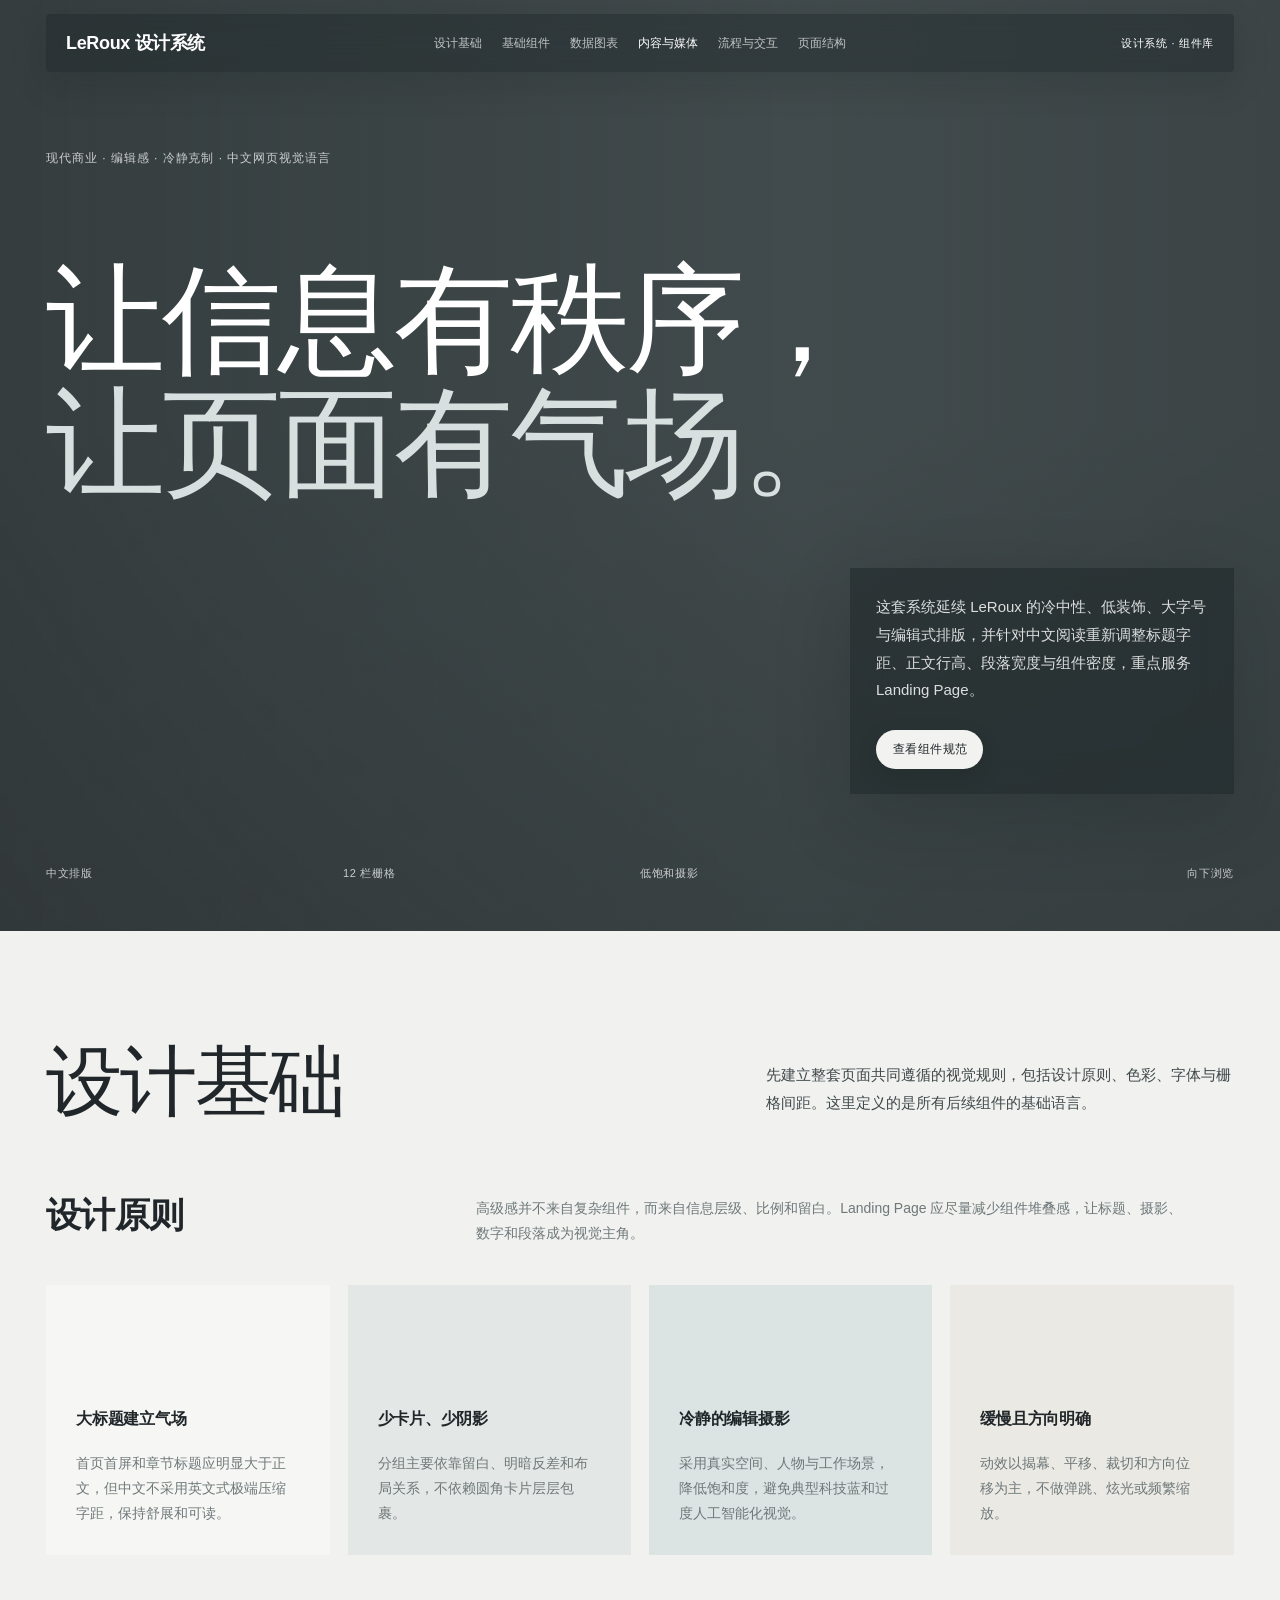
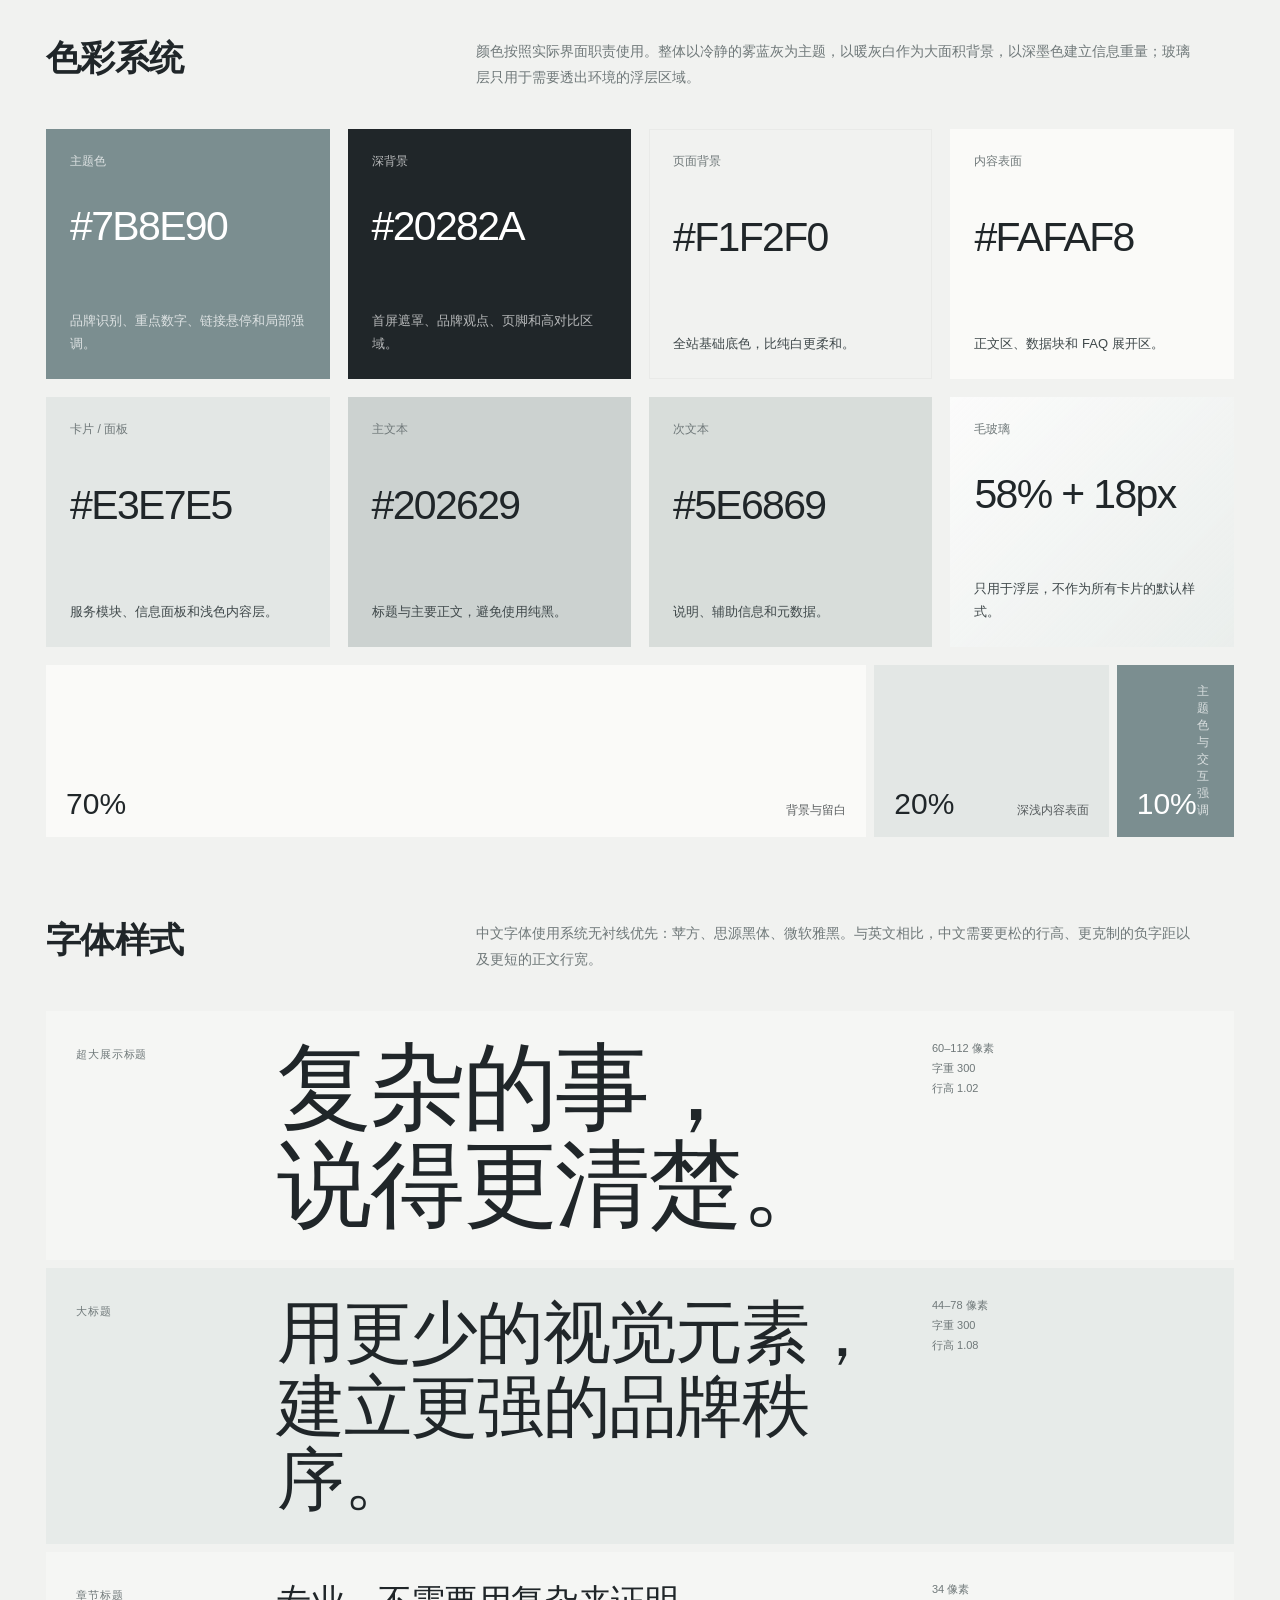
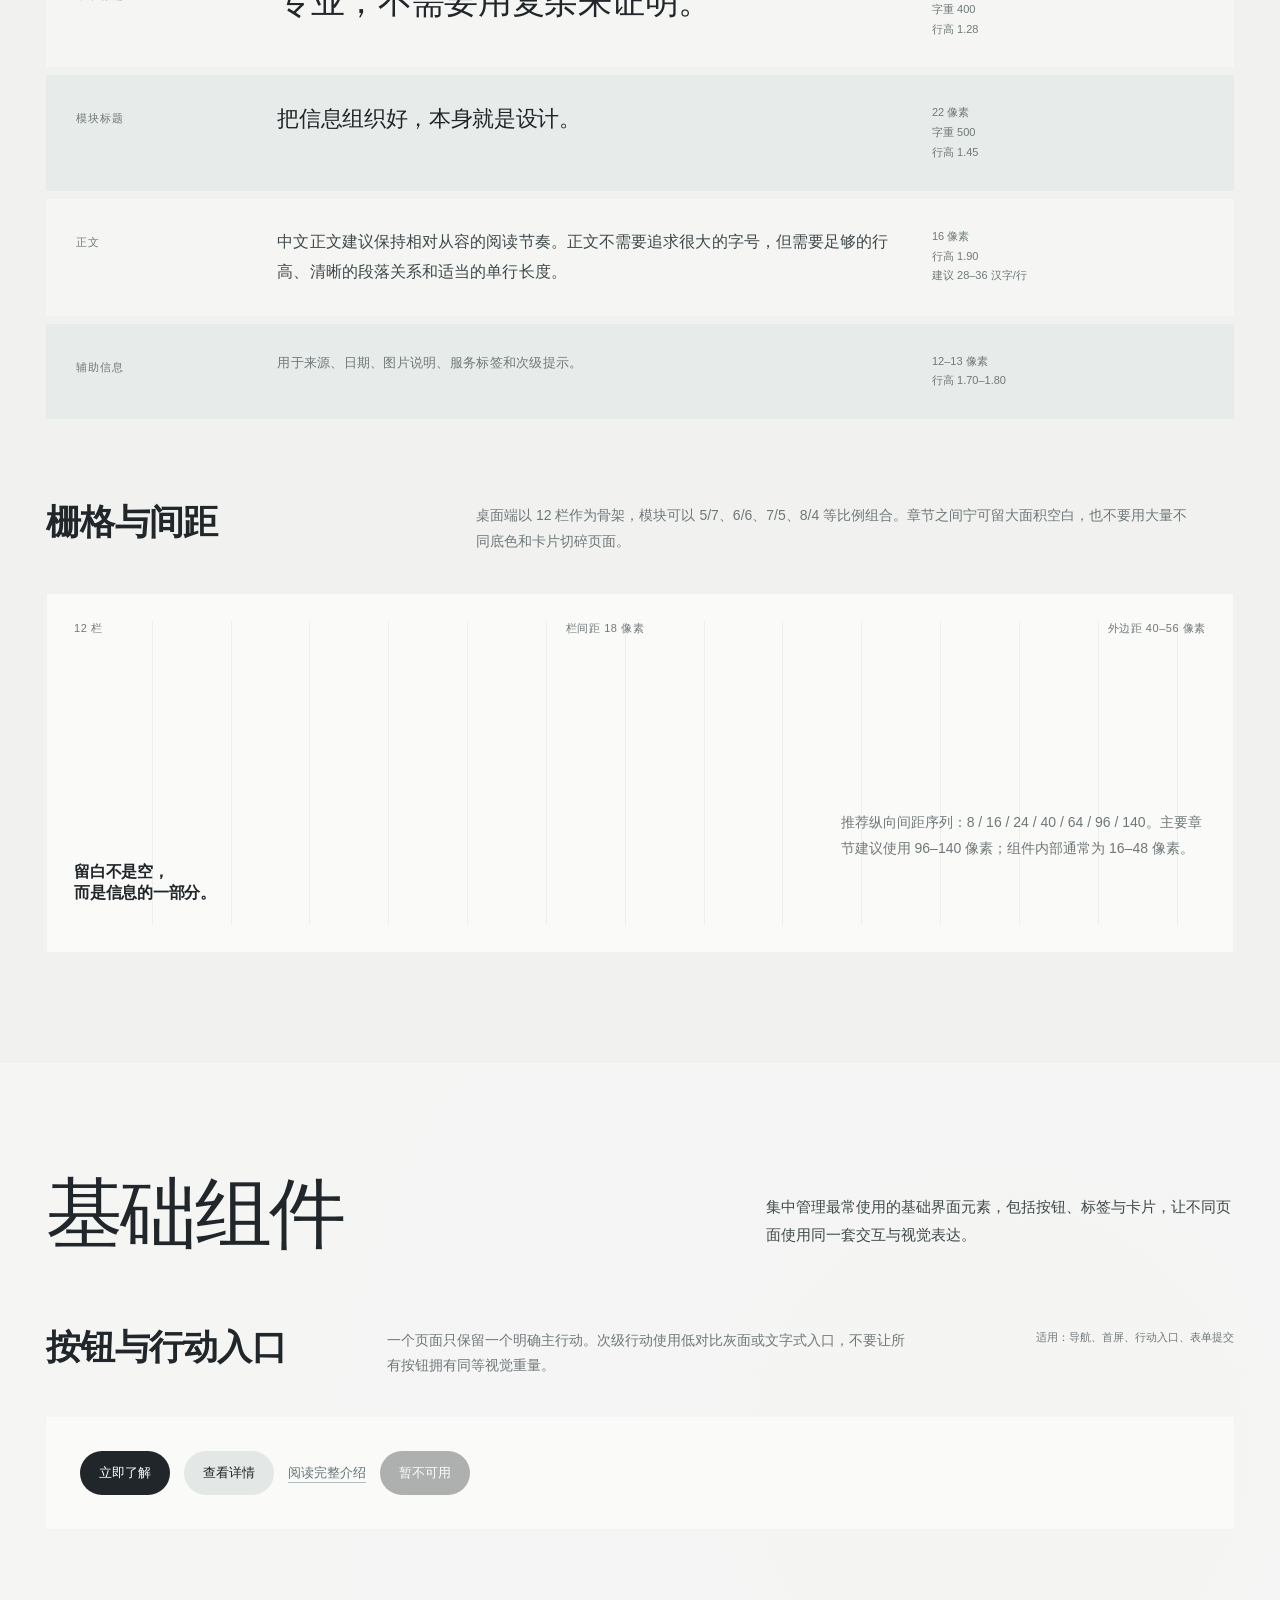
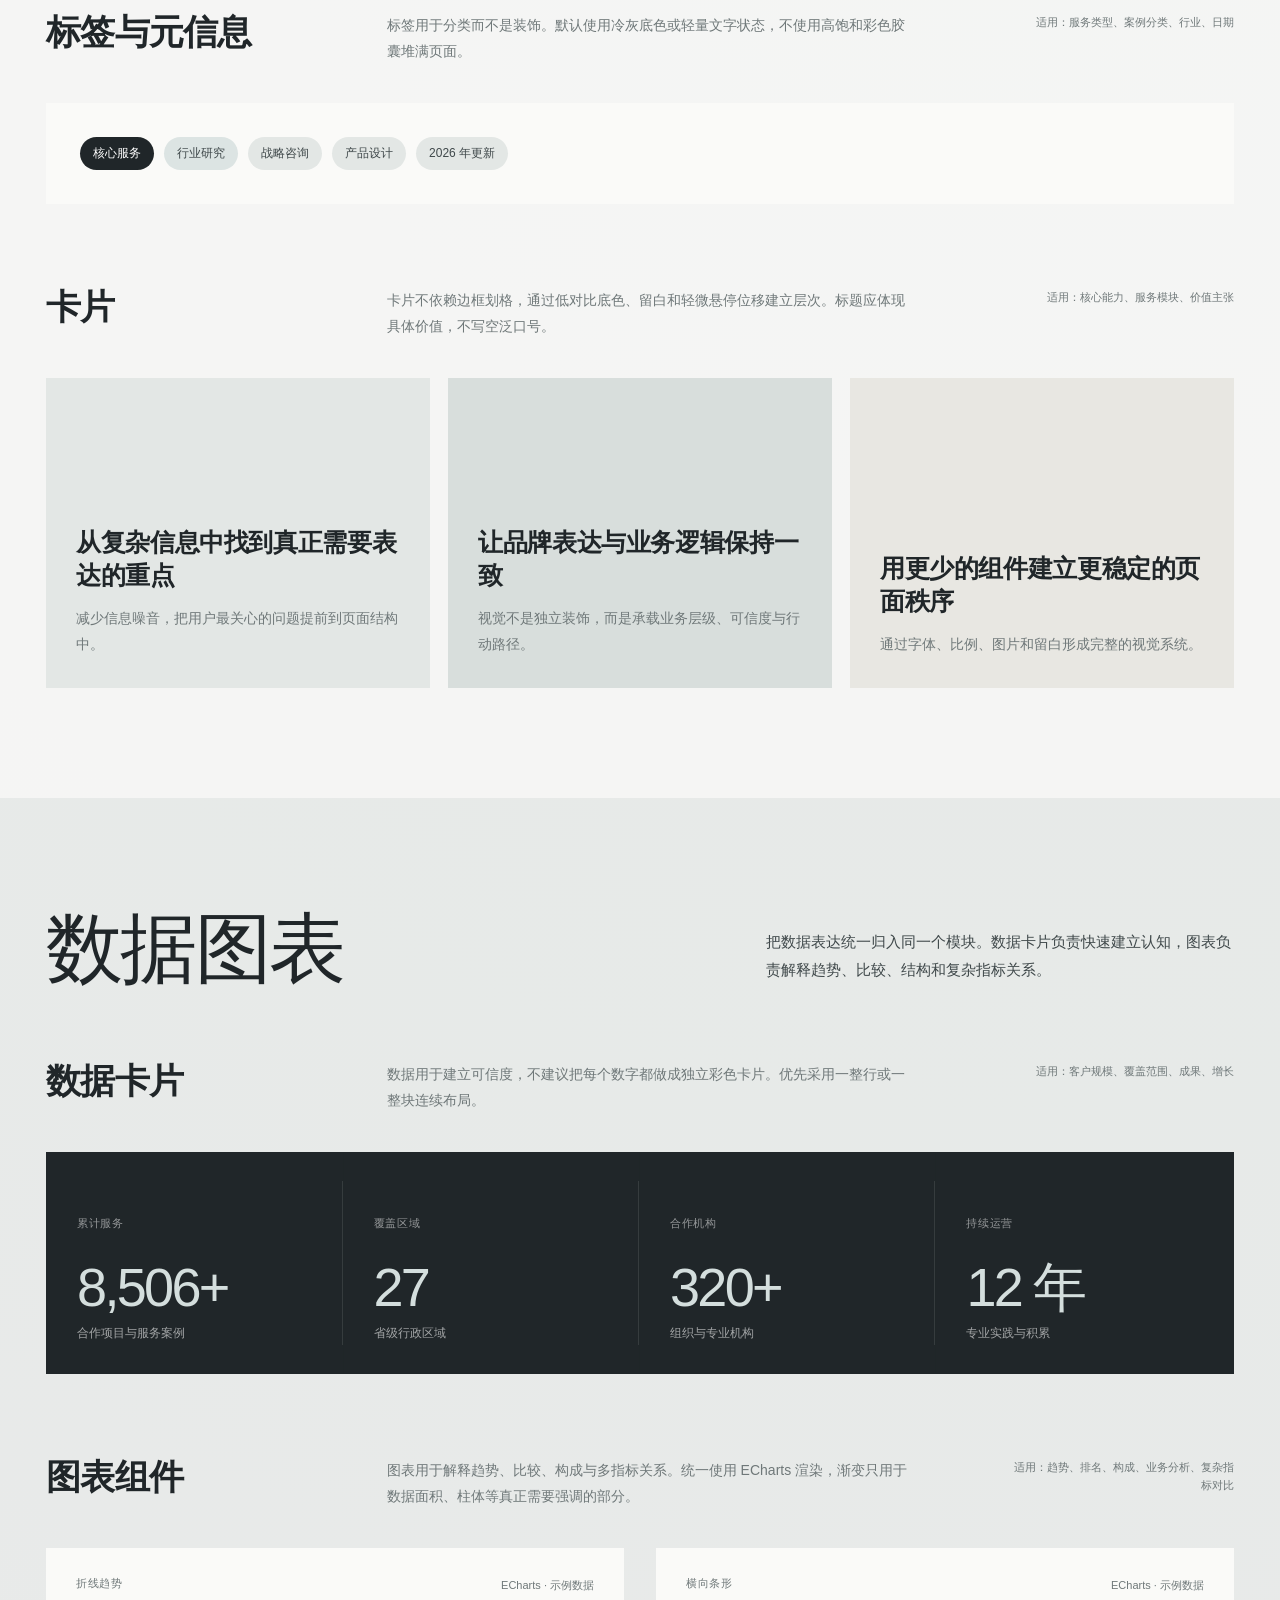
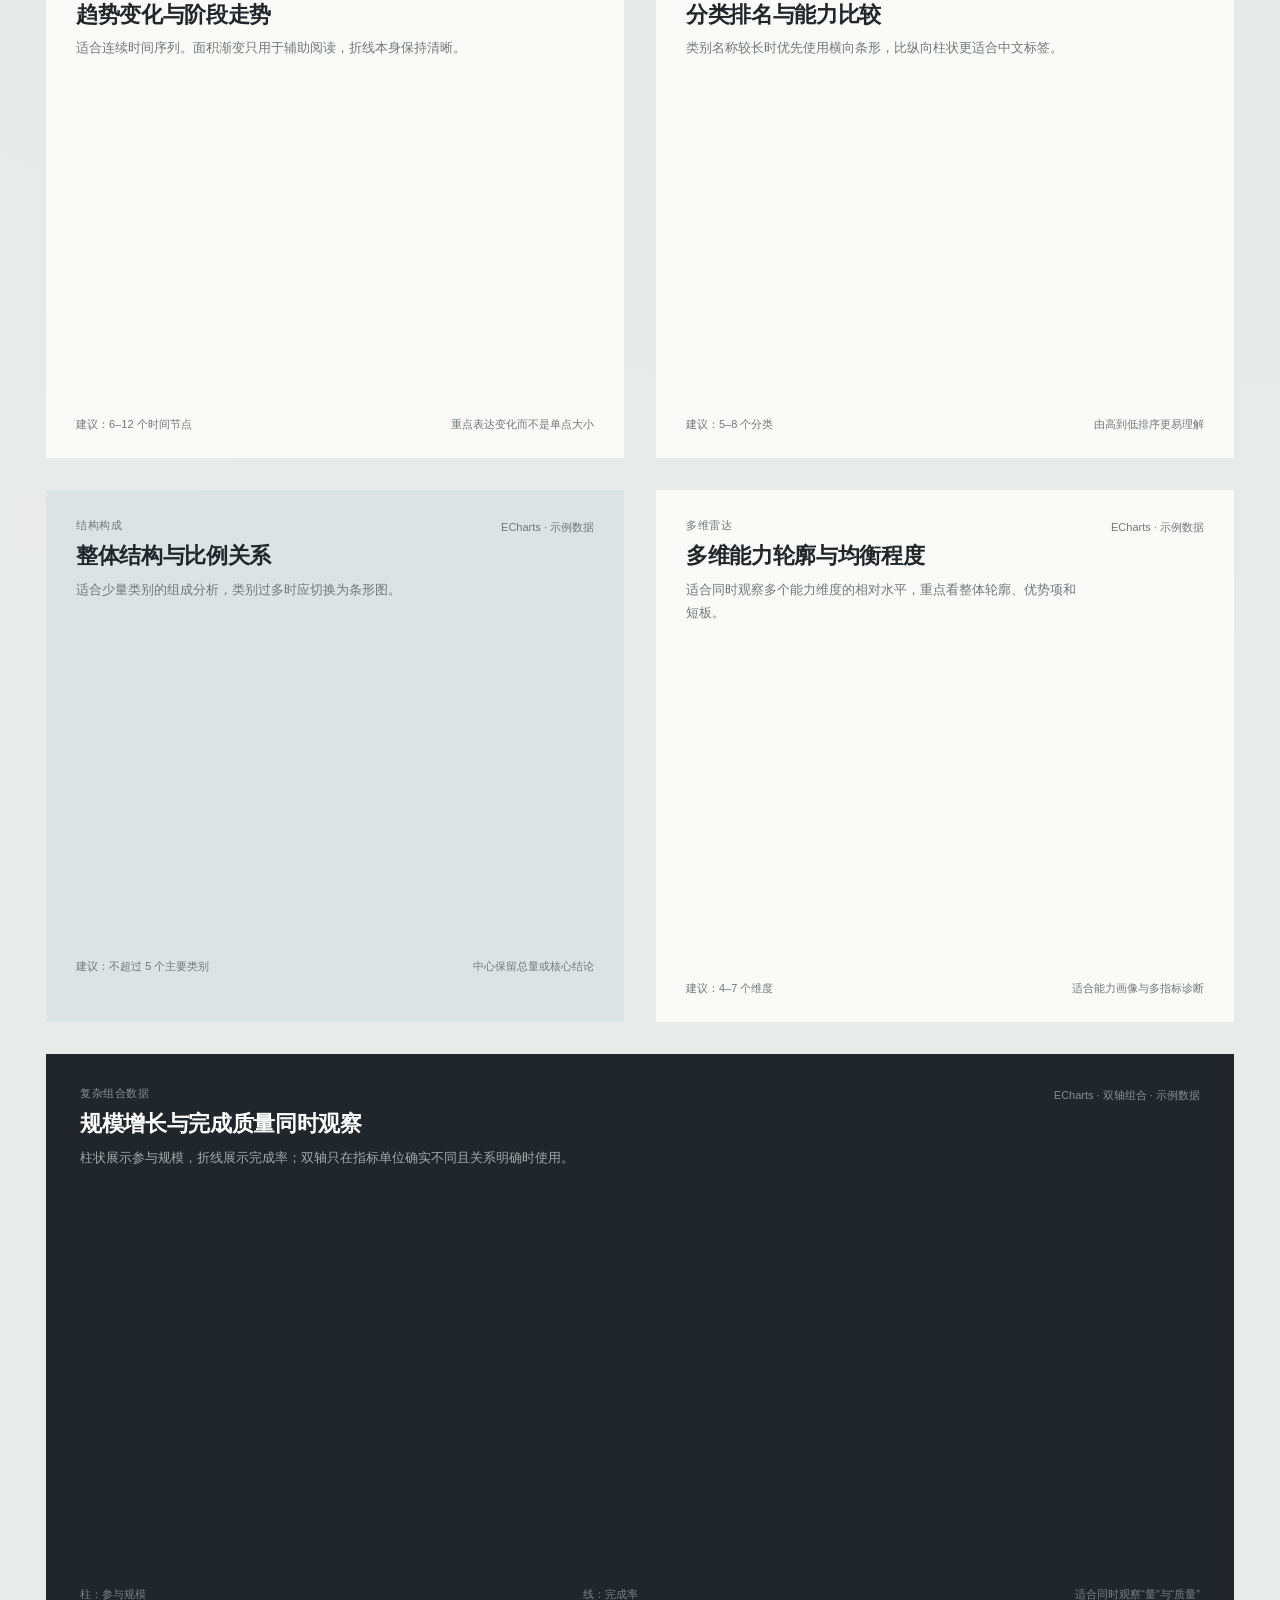
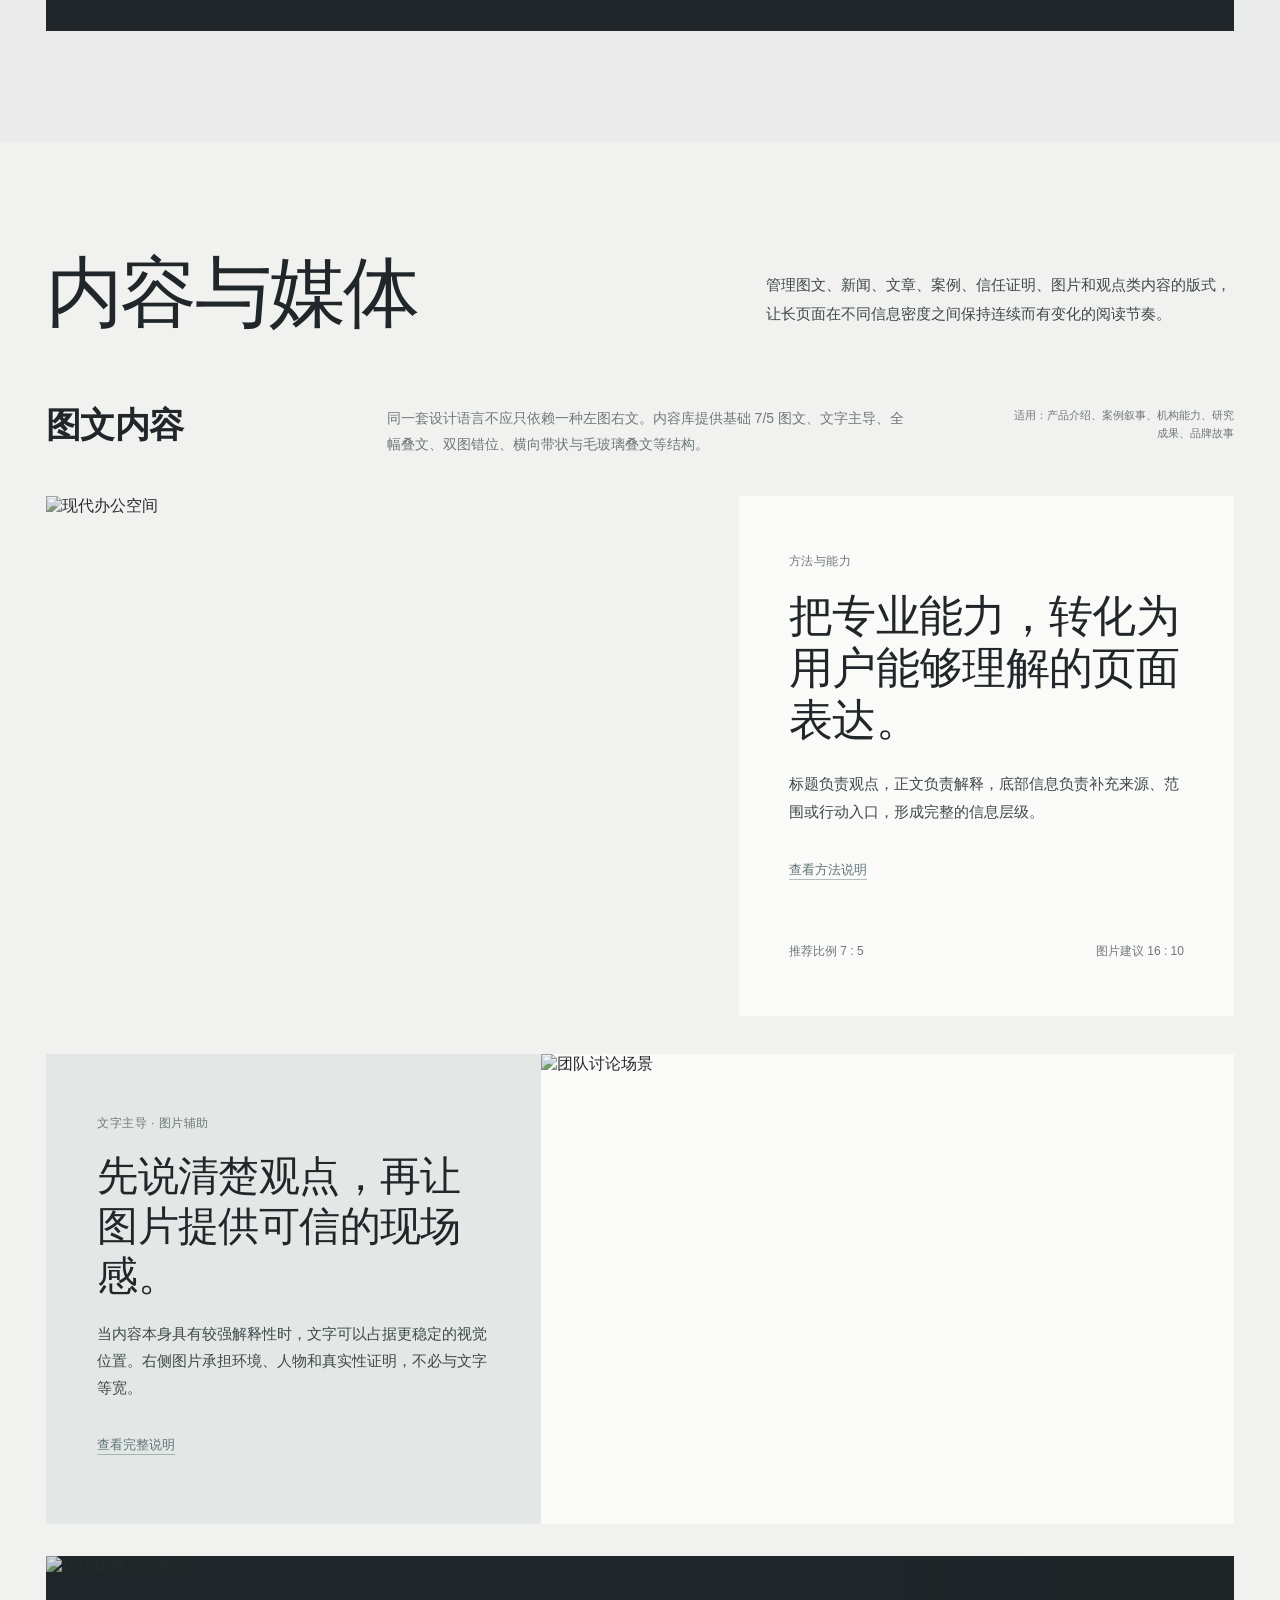
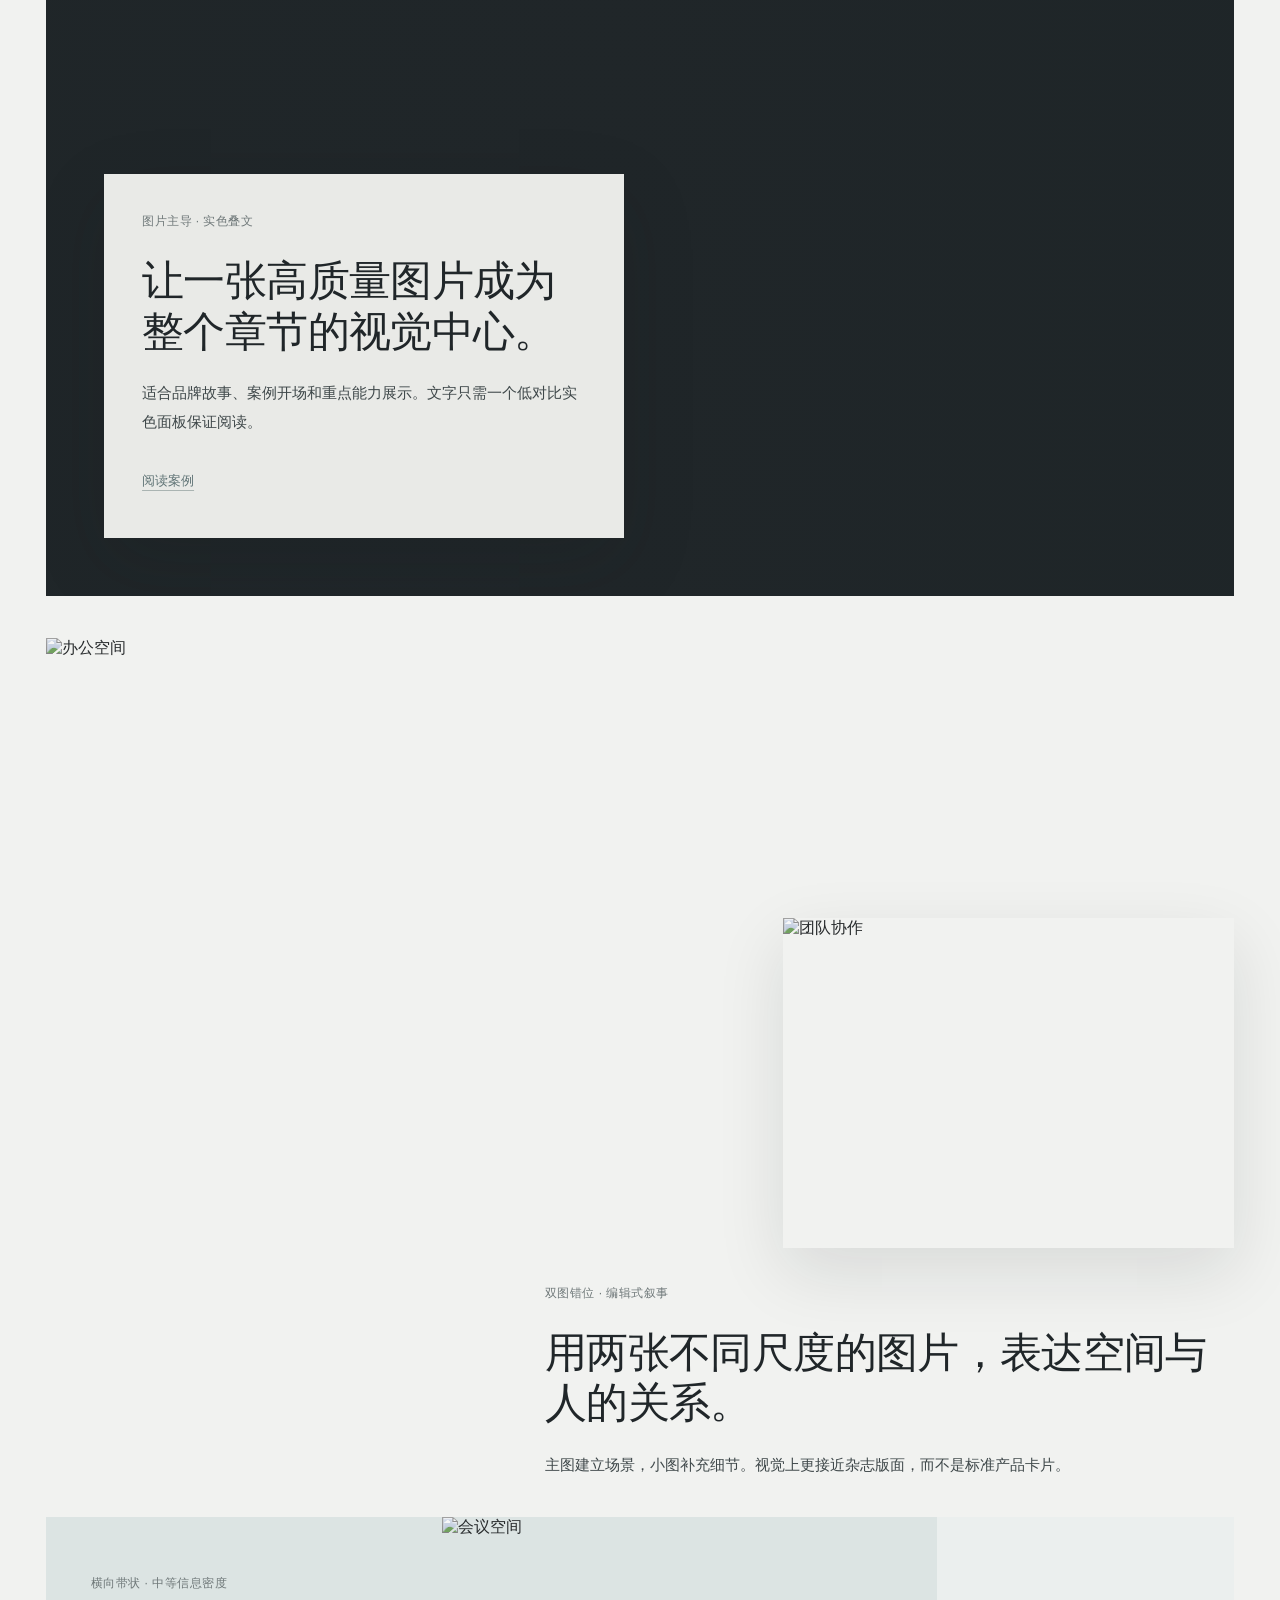
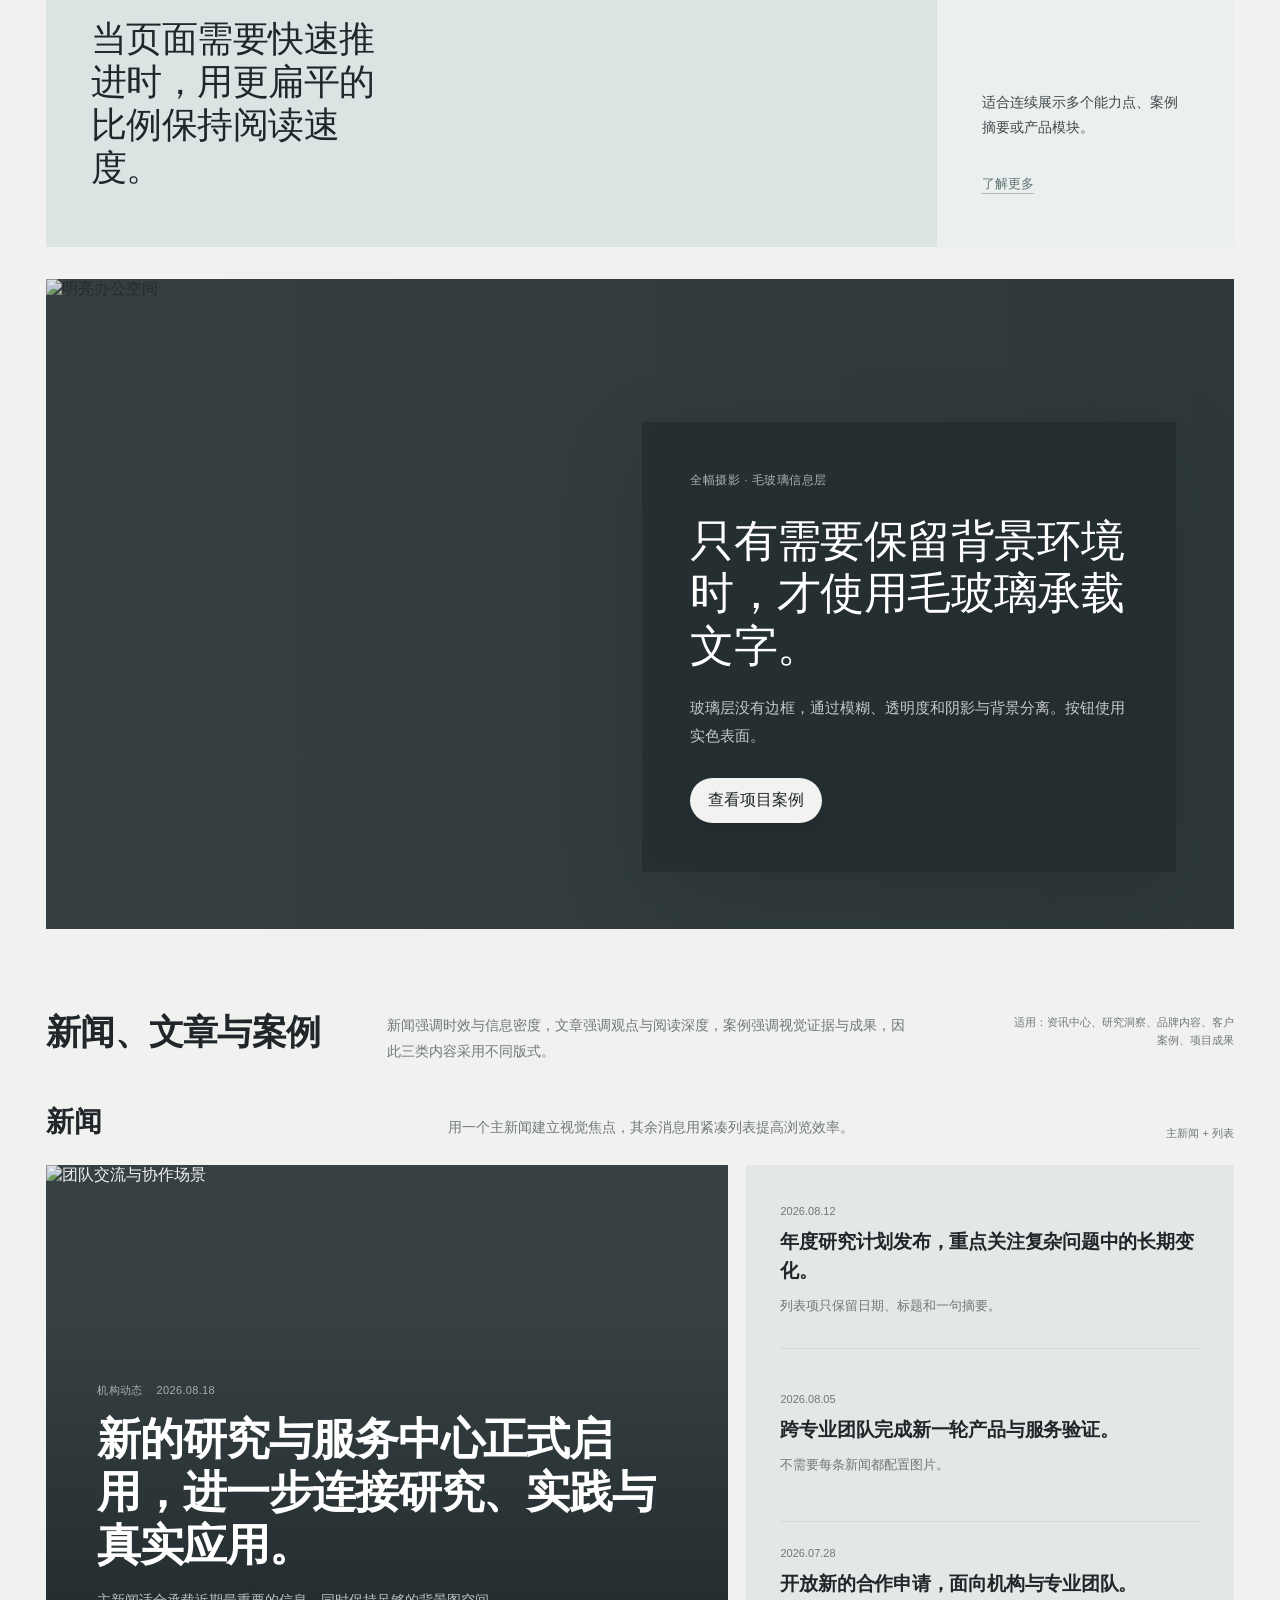
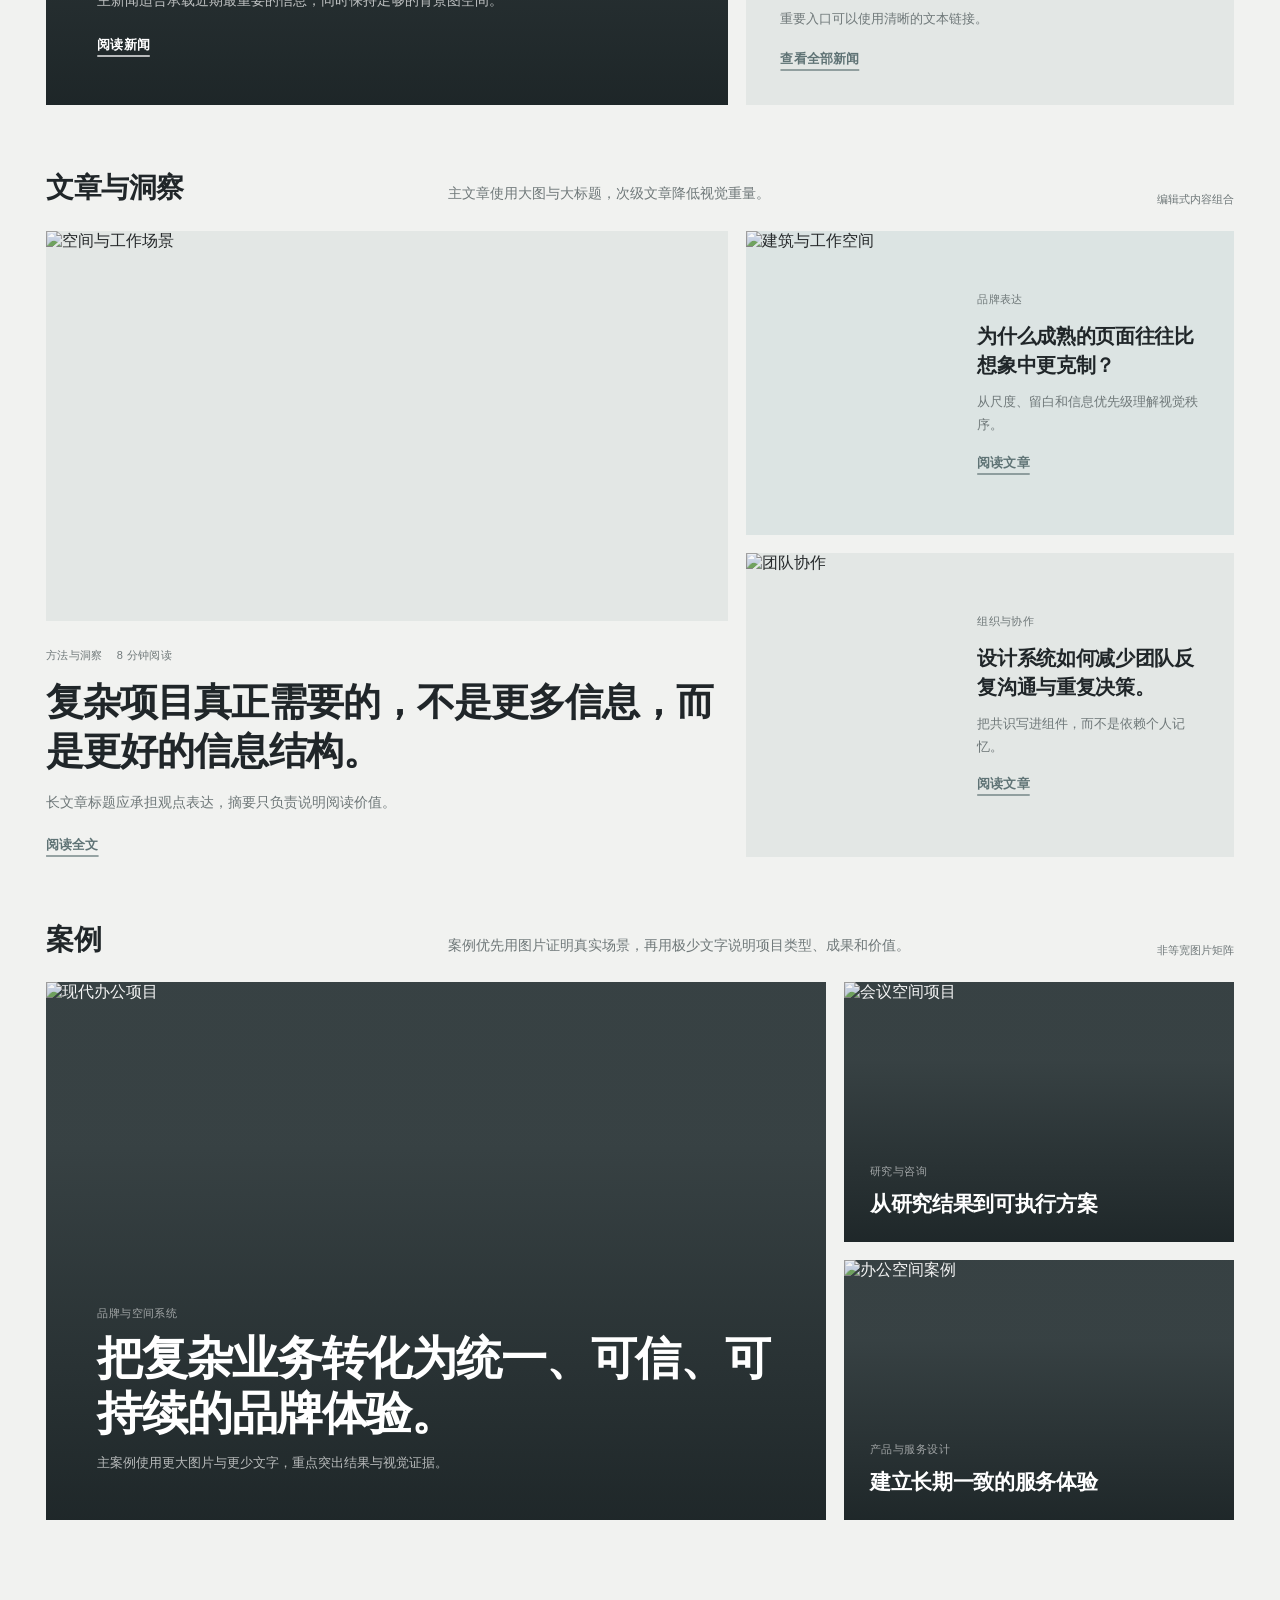
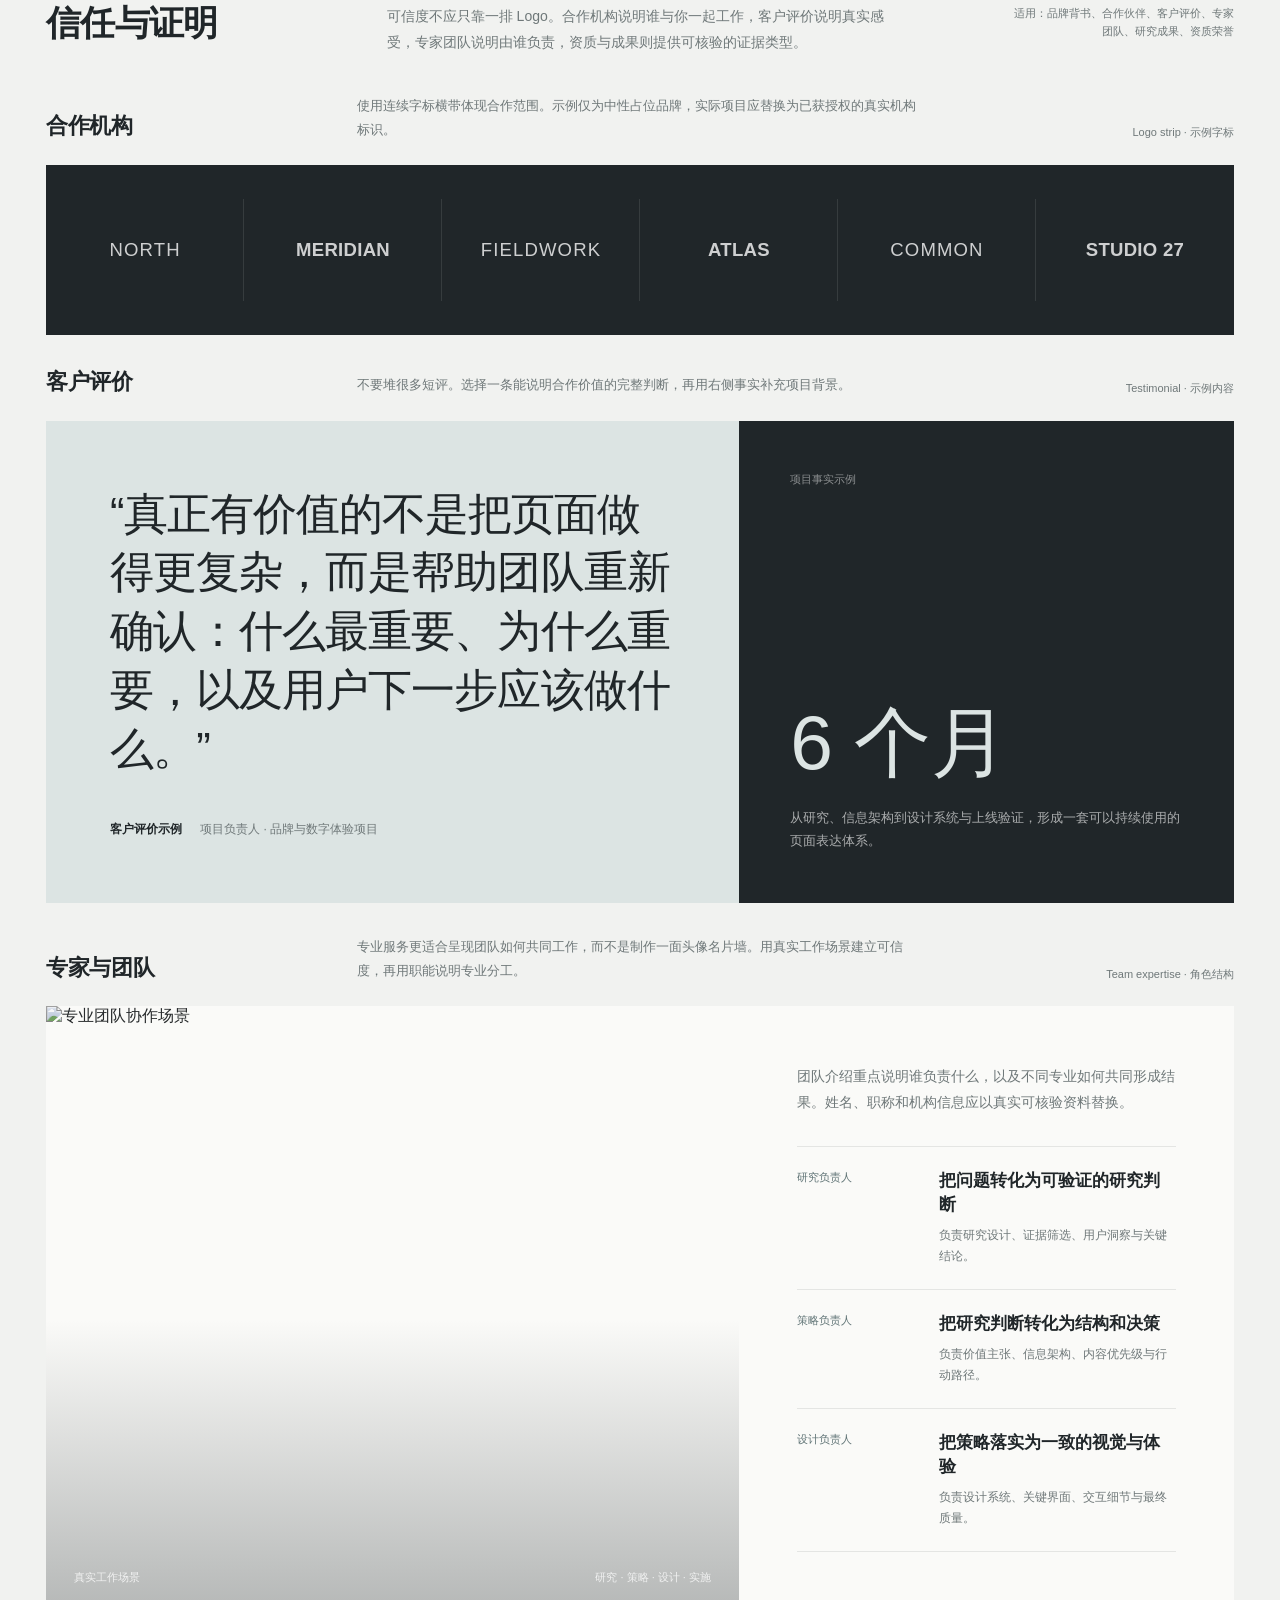
==== commit ee039056: "Add trust and proof components to content module" ====
--- a/index.html
+++ b/index.html
@@ -43,7 +43,6 @@
         <p class="系统模块说明">先建立整套页面共同遵循的视觉规则，包括设计原则、色彩、字体与栅格间距。这里定义的是所有后续组件的基础语言。</p>
       </header>
       <div class="系统模块内容">
-
         <div class="组件组 系统小模块 设计原则组 显现">
           <div class="组件组头"><h3>设计原则</h3><p>高级感并不来自复杂组件，而来自信息层级、比例和留白。Landing Page 应尽量减少组件堆叠感，让标题、摄影、数字和段落成为视觉主角。</p></div>
           <div class="原则组">
@@ -112,11 +111,36 @@
 
   <section class="章节 系统模块 模块默认" id="模块-内容媒体">
     <div class="容器">
-      <header class="系统模块头"><h2 class="系统模块标题">内容与媒体</h2><p class="系统模块说明">管理图文、新闻、文章、案例、图片和观点类内容的版式，让长页面在不同信息密度之间保持连续而有变化的阅读节奏。</p></header>
+      <header class="系统模块头"><h2 class="系统模块标题">内容与媒体</h2><p class="系统模块说明">管理图文、新闻、文章、案例、信任证明、图片和观点类内容的版式，让长页面在不同信息密度之间保持连续而有变化的阅读节奏。</p></header>
       <div class="系统模块内容">
         <div class="组件组 系统小模块 图文内容库组 显现"><div class="组件组头"><h3>图文内容</h3><p>同一套设计语言不应只依赖一种左图右文。内容库提供基础 7/5 图文、文字主导、全幅叠文、双图错位、横向带状与毛玻璃叠文等结构。</p><div class="用途">适用：产品介绍、案例叙事、机构能力、研究成果、品牌故事</div></div><div class="图文板"><div class="图文图"><img src="https://images.unsplash.com/photo-1497366811353-6870744d04b2?auto=format&fit=crop&w=1600&q=85" alt="现代办公空间"></div><div class="图文文"><div><span class="小标">方法与能力</span><h4>把专业能力，转化为用户能够理解的页面表达。</h4><p>标题负责观点，正文负责解释，底部信息负责补充来源、范围或行动入口，形成完整的信息层级。</p><button class="文字按钮">查看方法说明</button></div><div class="底部"><span>推荐比例 7 : 5</span><span>图片建议 16 : 10</span></div></div></div><div class="图文组合库"><article class="图文组合 图文反向"><div class="组合文字"><span class="组合标签">文字主导 · 图片辅助</span><h4>先说清楚观点，再让图片提供可信的现场感。</h4><p>当内容本身具有较强解释性时，文字可以占据更稳定的视觉位置。右侧图片承担环境、人物和真实性证明，不必与文字等宽。</p><a class="文字按钮" href="#模块-内容媒体">查看完整说明</a></div><figure class="组合主图"><img src="https://images.unsplash.com/photo-1521737711867-e3b97375f902?auto=format&fit=crop&w=1600&q=85" alt="团队讨论场景"></figure></article><article class="图文组合 全幅叠文"><figure class="全幅背景"><img src="https://images.unsplash.com/photo-1497366216548-37526070297c?auto=format&fit=crop&w=1800&q=85" alt="现代建筑办公空间"></figure><div class="叠文面板"><span class="组合标签">图片主导 · 实色叠文</span><h4>让一张高质量图片成为整个章节的视觉中心。</h4><p>适合品牌故事、案例开场和重点能力展示。文字只需一个低对比实色面板保证阅读。</p><a class="文字按钮" href="#模块-内容媒体">阅读案例</a></div></article><article class="图文组合 双图错位"><div class="双图区域"><figure class="双图大"><img src="https://images.unsplash.com/photo-1497366754035-f200968a6e72?auto=format&fit=crop&w=1400&q=85" alt="办公空间"></figure><figure class="双图小"><img src="https://images.unsplash.com/photo-1524758631624-e2822e304c36?auto=format&fit=crop&w=1000&q=85" alt="团队协作"></figure></div><div class="双图文字"><span class="组合标签">双图错位 · 编辑式叙事</span><h4>用两张不同尺度的图片，表达空间与人的关系。</h4><p>主图建立场景，小图补充细节。视觉上更接近杂志版面，而不是标准产品卡片。</p></div></article><article class="图文组合 横向带状"><div class="带状文字"><span class="组合标签">横向带状 · 中等信息密度</span><h4>当页面需要快速推进时，用更扁平的比例保持阅读速度。</h4></div><figure class="带状图片"><img src="https://images.unsplash.com/photo-1527192491265-7e15c55b1ed2?auto=format&fit=crop&w=1600&q=85" alt="会议空间"></figure><div class="带状说明"><p>适合连续展示多个能力点、案例摘要或产品模块。</p><a class="文字按钮" href="#模块-内容媒体">了解更多</a></div></article><article class="图文组合 玻璃叠文组合"><figure class="玻璃组合背景"><img src="https://images.unsplash.com/photo-1497215728101-856f4ea42174?auto=format&fit=crop&w=1800&q=85" alt="明亮办公空间"></figure><div class="玻璃组合文案"><span class="组合标签">全幅摄影 · 毛玻璃信息层</span><h4>只有需要保留背景环境时，才使用毛玻璃承载文字。</h4><p>玻璃层没有边框，通过模糊、透明度和阴影与背景分离。按钮使用实色表面。</p><button class="玻璃按钮">查看项目案例</button></div></article></div></div>
 
         <div class="组件组 系统小模块 内容发布组 显现"><div class="组件组头"><h3>新闻、文章与案例</h3><p>新闻强调时效与信息密度，文章强调观点与阅读深度，案例强调视觉证据与成果，因此三类内容采用不同版式。</p><div class="用途">适用：资讯中心、研究洞察、品牌内容、客户案例、项目成果</div></div><div class="内容组件库"><section class="内容分组 新闻组件"><div class="内容分组头"><h4>新闻</h4><p>用一个主新闻建立视觉焦点，其余消息用紧凑列表提高浏览效率。</p><span>主新闻 + 列表</span></div><div class="新闻布局"><article class="主新闻"><img src="https://images.unsplash.com/photo-1521737711867-e3b97375f902?auto=format&fit=crop&w=1800&q=85" alt="团队交流与协作场景"><div class="主新闻文案"><div class="内容元信息"><span>机构动态</span><time>2026.08.18</time></div><h5>新的研究与服务中心正式启用，进一步连接研究、实践与真实应用。</h5><p>主新闻适合承载近期最重要的信息，同时保持足够的背景图空间。</p><a class="内容文本链接" href="#模块-内容媒体">阅读新闻</a></div></article><div class="新闻列表"><article class="新闻条目"><time>2026.08.12</time><h5>年度研究计划发布，重点关注复杂问题中的长期变化。</h5><p>列表项只保留日期、标题和一句摘要。</p></article><article class="新闻条目"><time>2026.08.05</time><h5>跨专业团队完成新一轮产品与服务验证。</h5><p>不需要每条新闻都配置图片。</p></article><article class="新闻条目"><time>2026.07.28</time><h5>开放新的合作申请，面向机构与专业团队。</h5><p>重要入口可以使用清晰的文本链接。</p><a class="内容文本链接" href="#模块-内容媒体">查看全部新闻</a></article></div></div></section><section class="内容分组 文章组件"><div class="内容分组头"><h4>文章与洞察</h4><p>主文章使用大图与大标题，次级文章降低视觉重量。</p><span>编辑式内容组合</span></div><div class="文章布局"><article class="文章主项"><figure class="文章主图"><img src="https://images.unsplash.com/photo-1497366754035-f200968a6e72?auto=format&fit=crop&w=1600&q=85" alt="空间与工作场景"></figure><div class="文章主文"><div class="内容元信息"><span>方法与洞察</span><span>8 分钟阅读</span></div><h5>复杂项目真正需要的，不是更多信息，而是更好的信息结构。</h5><p>长文章标题应承担观点表达，摘要只负责说明阅读价值。</p><a class="内容文本链接" href="#模块-内容媒体">阅读全文</a></div></article><div class="文章侧栏"><article class="文章侧项"><figure class="文章侧图"><img src="https://images.unsplash.com/photo-1497366216548-37526070297c?auto=format&fit=crop&w=900&q=82" alt="建筑与工作空间"></figure><div class="文章侧文"><div class="内容元信息"><span>品牌表达</span></div><h5>为什么成熟的页面往往比想象中更克制？</h5><p>从尺度、留白和信息优先级理解视觉秩序。</p><a class="内容文本链接" href="#模块-内容媒体">阅读文章</a></div></article><article class="文章侧项"><figure class="文章侧图"><img src="https://images.unsplash.com/photo-1524758631624-e2822e304c36?auto=format&fit=crop&w=900&q=82" alt="团队协作"></figure><div class="文章侧文"><div class="内容元信息"><span>组织与协作</span></div><h5>设计系统如何减少团队反复沟通与重复决策。</h5><p>把共识写进组件，而不是依赖个人记忆。</p><a class="内容文本链接" href="#模块-内容媒体">阅读文章</a></div></article></div></div></section><section class="内容分组 案例组件"><div class="内容分组头"><h4>案例</h4><p>案例优先用图片证明真实场景，再用极少文字说明项目类型、成果和价值。</p><span>非等宽图片矩阵</span></div><div class="案例布局"><article class="案例项 案例主项"><img src="https://images.unsplash.com/photo-1497366811353-6870744d04b2?auto=format&fit=crop&w=1800&q=85" alt="现代办公项目"><div class="案例文案"><span class="案例标签">品牌与空间系统</span><h5>把复杂业务转化为统一、可信、可持续的品牌体验。</h5><p>主案例使用更大图片与更少文字，重点突出结果与视觉证据。</p></div></article><article class="案例项"><img src="https://images.unsplash.com/photo-1527192491265-7e15c55b1ed2?auto=format&fit=crop&w=1000&q=82" alt="会议空间项目"><div class="案例文案"><span class="案例标签">研究与咨询</span><h5>从研究结果到可执行方案</h5></div></article><article class="案例项"><img src="https://images.unsplash.com/photo-1497215728101-856f4ea42174?auto=format&fit=crop&w=1000&q=82" alt="办公空间案例"><div class="案例文案"><span class="案例标签">产品与服务设计</span><h5>建立长期一致的服务体验</h5></div></article></div></section></div></div>
+
+        <div class="组件组 系统小模块 信任证明组 显现">
+          <div class="组件组头"><h3>信任与证明</h3><p>可信度不应只靠一排 Logo。合作机构说明谁与你一起工作，客户评价说明真实感受，专家团队说明由谁负责，资质与成果则提供可核验的证据类型。</p><div class="用途">适用：品牌背书、合作伙伴、客户评价、专家团队、研究成果、资质荣誉</div></div>
+          <div class="信任证明库">
+            <section class="信任分组">
+              <div class="信任分组头"><h4>合作机构</h4><p>使用连续字标横带体现合作范围。示例仅为中性占位品牌，实际项目应替换为已获授权的真实机构标识。</p><span>Logo strip · 示例字标</span></div>
+              <div class="合作字标带"><div class="合作字标"><strong>NORTH</strong></div><div class="合作字标"><strong>MERIDIAN</strong></div><div class="合作字标"><strong>FIELDWORK</strong></div><div class="合作字标"><strong>ATLAS</strong></div><div class="合作字标"><strong>COMMON</strong></div><div class="合作字标"><strong>STUDIO 27</strong></div></div>
+            </section>
+
+            <section class="信任分组">
+              <div class="信任分组头"><h4>客户评价</h4><p>不要堆很多短评。选择一条能说明合作价值的完整判断，再用右侧事实补充项目背景。</p><span>Testimonial · 示例内容</span></div>
+              <div class="客户评价板"><div class="客户评价正文"><blockquote>“真正有价值的不是把页面做得更复杂，而是帮助团队重新确认：什么最重要、为什么重要，以及用户下一步应该做什么。”</blockquote><div class="客户评价来源"><strong>客户评价示例</strong><span>项目负责人 · 品牌与数字体验项目</span></div></div><aside class="客户评价事实"><span>项目事实示例</span><strong>6 个月</strong><p>从研究、信息架构到设计系统与上线验证，形成一套可以持续使用的页面表达体系。</p></aside></div>
+            </section>
+
+            <section class="信任分组">
+              <div class="信任分组头"><h4>专家与团队</h4><p>专业服务更适合呈现团队如何共同工作，而不是制作一面头像名片墙。用真实工作场景建立可信度，再用职能说明专业分工。</p><span>Team expertise · 角色结构</span></div>
+              <div class="专家团队板"><figure class="专家团队图"><img src="https://images.unsplash.com/photo-1524758631624-e2822e304c36?auto=format&fit=crop&w=1800&q=85" alt="专业团队协作场景"><figcaption><span>真实工作场景</span><span>研究 · 策略 · 设计 · 实施</span></figcaption></figure><div class="专家团队列表"><p class="专家团队引导">团队介绍重点说明谁负责什么，以及不同专业如何共同形成结果。姓名、职称和机构信息应以真实可核验资料替换。</p><div class="专家角色"><span>研究负责人</span><div><h5>把问题转化为可验证的研究判断</h5><p>负责研究设计、证据筛选、用户洞察与关键结论。</p></div></div><div class="专家角色"><span>策略负责人</span><div><h5>把研究判断转化为结构和决策</h5><p>负责价值主张、信息架构、内容优先级与行动路径。</p></div></div><div class="专家角色"><span>设计负责人</span><div><h5>把策略落实为一致的视觉与体验</h5><p>负责设计系统、关键界面、交互细节与最终质量。</p></div></div></div></div>
+            </section>
+
+            <section class="信任分组">
+              <div class="信任分组头"><h4>资质与成果</h4><p>这一结构用于放置真正可以核验的证据：资质文件、研究成果、标准规范、行业荣誉或第三方认证。示例文档不代表真实资质。</p><span>Evidence · 示例占位</span></div>
+              <div class="资质成果板"><div class="资质文档区"><article class="资质文档"><span class="文档章">证据</span><div><h5>专业资质 / 认证文件</h5><p>展示文件名称、签发机构和有效信息。</p></div><small>示例证据 · 替换为真实文件</small></article><article class="资质文档"><span class="文档章">成果</span><div><h5>研究成果 / 标准规范</h5><p>展示论文、报告、标准或正式成果。</p></div><small>示例证据 · 支持真实链接</small></article></div><div class="资质成果列表"><p>证据型内容应该告诉用户“凭什么相信”，而不是只写“专业、权威、领先”。每一项最好能够进一步查看原始文件、来源或正式说明。</p><div class="成果行"><span>专业资质</span><strong>准入、认证与专业能力证明</strong><small>替换为真实文件</small></div><div class="成果行"><span>研究成果</span><strong>论文、报告、专利与研究项目</strong><small>替换为真实来源</small></div><div class="成果行"><span>标准规范</span><strong>参与制定或遵循的正式标准</strong><small>替换为标准编号</small></div><div class="成果行"><span>行业荣誉</span><strong>由第三方授予的奖项与认可</strong><small>替换为授予机构</small></div></div></div>
+            </section>
+          </div>
+        </div>
 
         <div class="组件组 系统小模块 显现"><div class="组件组头"><h3>毛玻璃叠层</h3><p>毛玻璃用于叠在图片或深色背景之上的信息层，而不是把所有内容都做成透明卡片。</p><div class="用途">适用：导航、首屏辅助信息、案例信息浮层</div></div><div class="玻璃演示"><div class="玻璃背景"></div><div class="玻璃文案"><span class="小标">品牌能力</span><h4>让内容与背景发生关系，而不是彼此割裂。</h4><p>通过半透明表面和背景模糊建立层次，文字对比度优先于效果本身。</p><button class="玻璃按钮">查看完整案例</button></div><div class="玻璃数据"><span>项目覆盖</span><strong class="数字">27</strong><small>省级行政区域</small></div></div></div>
         <div class="组件组 系统小模块 显现"><div class="组件组头"><h3>观点与引语</h3><p>用于页面中段制造节奏变化。应承载品牌判断、用户证言或核心方法论，而不是装饰性的名人金句。</p><div class="用途">适用：品牌观点、客户证言、方法论总结</div></div><div class="引语板"><blockquote>“真正专业的页面，不是让用户看到设计有多复杂，而是让用户更快理解：你是谁、你能解决什么问题、为什么值得相信。”</blockquote><footer>品牌表达原则 · 中文 Landing Page 设计规范</footer></div></div>
@@ -148,50 +172,12 @@
     <div class="容器">
       <header class="系统模块头"><h2 class="系统模块标题">页面结构</h2><p class="系统模块说明">把基础视觉与内容组件进一步组织成可直接搭建 Landing Page 的页面级结构，包括导航、Hero、CTA、页脚以及完整页面蓝图。</p></header>
       <div class="系统模块内容">
-
-        <div class="组件组 系统小模块 显现">
-          <div class="组件组头"><h3>导航栏</h3><p>页面导航负责品牌识别、核心路径和主行动。桌面端控制在一层之内；当导航叠在摄影上时，可以使用深色遮罩或轻玻璃，但不应遮住整个背景。</p><div class="用途">适用：首页、产品页、机构官网、专题页</div></div>
-          <div class="页面导航库">
-            <nav class="页面导航样例 页面导航浅" aria-label="浅色导航示例"><strong class="页面品牌">NORTH / STUDIO</strong><div class="页面导航菜单"><a href="#模块-页面结构">关于我们</a><a href="#模块-内容媒体">能力</a><a href="#模块-内容媒体">案例</a><a href="#模块-流程交互">方法</a></div><a class="页面导航行动" href="#模块-流程交互">开始沟通</a></nav>
-            <nav class="页面导航样例 页面导航深" aria-label="叠图导航示例"><strong class="页面品牌">FIELD / WORK</strong><div class="页面导航菜单"><a href="#模块-内容媒体">研究</a><a href="#模块-内容媒体">项目</a><a href="#模块-数据图表">成果</a><a href="#模块-页面结构">关于</a></div><a class="页面导航行动" href="#模块-流程交互">联系我们</a></nav>
-          </div>
-        </div>
-
-        <div class="组件组 系统小模块 显现">
-          <div class="组件组头"><h3>Hero 首屏</h3><p>首屏只承担一个核心判断：让用户迅速理解你是谁、解决什么问题、为什么值得继续阅读。根据品牌内容选择全幅摄影、分栏或编辑式大标题，不要同时堆叠多个视觉中心。</p><div class="用途">适用：首页首屏、专题入口、产品主视觉</div></div>
-          <div class="Hero库">
-            <section class="Hero样例 Hero全幅"><div class="Hero全幅内容"><div class="Hero全幅主"><span class="页面组件标签" style="color:rgba(255,255,255,.58)">全幅摄影 · 品牌判断</span><h4>把复杂业务，转化为清楚、可信的品牌表达。</h4><p>当品牌需要以真实空间、团队或业务场景建立信任时，让摄影成为首屏环境，标题和行动入口保持克制。</p><div class="Hero全幅行动"><a class="页面实按钮" href="#模块-流程交互">开始项目</a><a class="页面文本按钮" href="#模块-内容媒体">查看案例</a></div></div><aside class="Hero证据"><span>持续专业实践</span><strong>12 年</strong><p>研究、策略、设计与长期服务共同形成完整能力。</p></aside></div></section>
-
-            <section class="Hero样例 Hero分栏"><div class="Hero分栏文"><span class="页面组件标签">5 : 7 分栏 · 内容优先</span><h4>先把核心价值说清楚，再让场景证明它。</h4><p>适合需要解释产品、服务或方法的首页。文字区域稳定承载价值主张，右侧大图负责真实感和品牌氛围。</p><div class="Hero分栏行动"><a class="页面实按钮" href="#模块-内容媒体">了解能力</a><a class="页面文本按钮" href="#模块-流程交互" style="color:var(--主题深)">查看方法</a></div></div><figure class="Hero分栏图"><img src="https://images.unsplash.com/photo-1521737711867-e3b97375f902?auto=format&fit=crop&w=1700&q=84" alt="团队协作场景"><figcaption><span>真实团队 · 真实空间</span><span>推荐比例 7 : 5</span></figcaption></figure></section>
-
-            <section class="Hero样例 Hero编辑"><div class="Hero编辑头"><h4>专业，不需要用复杂来证明。</h4><div class="Hero编辑说明"><span class="页面组件标签">编辑式大标题</span><p>当品牌本身已有较强认知，首屏可以减少解释，用超大中文标题、留白和一张横向摄影建立气场。</p><a class="页面文本按钮" href="#模块-内容媒体">阅读品牌故事</a></div></div><figure class="Hero编辑图"><img src="https://images.unsplash.com/photo-1497215728101-856f4ea42174?auto=format&fit=crop&w=1900&q=84" alt="开放式办公空间"></figure><div class="Hero编辑底"><span>Brand / Strategy / Experience</span><span>Editorial hero · Large type · Real photography</span></div></section>
-          </div>
-        </div>
-
-        <div class="组件组 系统小模块 显现">
-          <div class="组件组头"><h3>CTA 行动区</h3><p>CTA 是长页面收束决策的页面级结构。不要把它做成又一个普通信息卡片；应该通过大尺度标题、明确动作和足够留白，让用户知道下一步是什么。</p><div class="用途">适用：最终转化、预约咨询、申请合作、资料获取</div></div>
-          <div class="CTA库">
-            <section class="CTA纯文本"><div><span class="页面组件标签">纯文本 CTA · 低装饰</span><h4>如果问题已经足够清楚，下一步就应该更简单。</h4></div><div class="CTA纯文本侧"><p>适合页面末段。只补充必要说明，并保留一个主要行动，不重复前文全部卖点。</p><a class="页面实按钮" href="#模块-流程交互">开始沟通</a></div></section>
-            <section class="CTA摄影"><div class="CTA摄影内容"><div><span class="页面组件标签" style="color:rgba(255,255,255,.58)">摄影 CTA · 场景收尾</span><h4>从一次清楚的沟通开始，把复杂问题变成可执行方案。</h4></div><div class="CTA摄影侧"><p>背景摄影用于延续品牌环境，文字直接叠图，不增加大面积毛玻璃面板。</p><a class="页面实按钮" href="#模块-流程交互">预约第一次沟通</a></div></div></section>
-          </div>
-        </div>
-
-        <div class="组件组 系统小模块 显现">
-          <div class="组件组头"><h3>页脚</h3><p>页脚既可以成为深色品牌收尾，也可以保持轻量。内容只保留必要导航、联系方式和版权，不重复整页信息。</p><div class="用途">适用：全站收尾、导航、联系方式、版权</div></div>
-          <div class="页脚库">
-            <footer class="页脚演示"><div class="页脚顶"><h4>把复杂问题，变成清楚、可信、可行动的表达。</h4><div class="页脚列"><h5>导航</h5><a href="#top">首页</a><a href="#模块-基础组件">组件</a><a href="#模块-内容媒体">案例</a></div><div class="页脚列"><h5>系统</h5><a href="#模块-设计基础">设计基础</a><a href="#模块-数据图表">数据图表</a><a href="#模块-流程交互">流程交互</a></div><div class="页脚列"><h5>说明</h5><a href="#模块-页面结构">页面结构</a><a href="#模块-内容媒体">内容媒体</a><a href="#top">返回顶部</a></div></div><div class="页脚底"><span>© 2026 LeRoux Design System</span><span>Landing Page 视觉语言</span><span>中文简体</span></div></footer>
-            <footer class="页脚轻量"><div class="页脚轻量顶"><div class="页脚轻量品牌"><strong>LeRoux / Design System</strong><p>用于专业服务、研究机构与成熟商业品牌的中文 Landing Page 视觉语言。</p></div><div class="页脚轻量列"><span>探索</span><a href="#模块-设计基础">设计基础</a><a href="#模块-内容媒体">内容与媒体</a><a href="#模块-页面结构">页面结构</a></div><div class="页脚轻量列"><span>联系</span><a href="#模块-流程交互">开始沟通</a><a href="#模块-流程交互">常见问题</a><a href="#top">返回顶部</a></div></div><div class="页脚轻量底"><span>© 2026 LeRoux Design System</span><span>Made for clear, credible landing pages.</span></div></footer>
-          </div>
-        </div>
-
-        <div class="组件组 系统小模块 页面蓝图组 显现">
-          <div class="组件组头"><h3>页面蓝图</h3><p>一个成熟的 Landing Page 通常需要 7–10 个主要章节。关键是建立叙事顺序：先回答你是谁和解决什么，再证明能力，最后引导行动。</p></div>
-          <div class="蓝图"><div class="蓝图行"><h4>顶部导航</h4><p>品牌标志、3–5 个核心导航入口、一个主行动按钮。</p><div class="规则">高度 60–72 像素；避免两层导航。</div></div><div class="蓝图行"><h4>首屏</h4><p>一句核心判断 + 一段解释 + 单一主行动 + 一张高质量主视觉。</p><div class="规则">中文不超过 2–3 行；保持一个视觉中心。</div></div><div class="蓝图行"><h4>可信度 / 数据</h4><p>用真实数据、合作机构、成果或研究背景快速建立可信度。</p><div class="规则">连续数据带优先。</div></div><div class="蓝图行"><h4>核心价值</h4><p>解释用户为什么需要你，以及解决方式有什么不同。</p><div class="规则">建议 3 项；标题必须是观点。</div></div><div class="蓝图行"><h4>产品 / 服务</h4><p>图文模块展示重点产品、服务能力或解决方案。</p><div class="规则">使用 7/5、5/7 交替布局。</div></div><div class="蓝图行"><h4>案例 / 方法</h4><p>用具体案例、实施方式、研究方法或成果证明专业能力。</p><div class="规则">图文、流程、引语穿插。</div></div><div class="蓝图行"><h4>品牌观点</h4><p>使用一段观点或客户证言，让页面从信息转向品牌判断。</p><div class="规则">控制在一个强观点。</div></div><div class="蓝图行"><h4>常见问题 / 说明</h4><p>处理用户决策前的关键疑问和服务边界。</p><div class="规则">3–6 个问题。</div></div><div class="蓝图行"><h4>最终行动入口</h4><p>再次明确用户下一步行动。</p><div class="规则">只保留一个主要动作。</div></div><div class="蓝图行"><h4>页脚</h4><p>完成品牌收尾，提供必要导航、联系与法律信息。</p><div class="规则">保持整洁，不重复正文大量信息。</div></div></div>
-        </div>
-
-        <div class="组件组 系统小模块 开发令牌组 显现">
-          <div class="组件组头"><h3>开发实现令牌</h3><p>以下参数可直接作为 Landing Page 项目的样式变量起点。目标不是复制模板，而是稳定复用设计语言。</p></div>
-          <div class="令牌布局"><div class="令牌摘要"><h4>复用设计语言，<br>而不是复制模板。</h4><p>最值得保持稳定的六项：大尺度中文标题、角色化冷中性色、12 栏栅格、全幅低饱和摄影、克制毛玻璃和缓慢方向性动效。</p></div><pre>:root {
+        <div class="组件组 系统小模块 显现"><div class="组件组头"><h3>导航栏</h3><p>页面导航负责品牌识别、核心路径和主行动。桌面端控制在一层之内；当导航叠在摄影上时，可以使用深色遮罩或轻玻璃，但不应遮住整个背景。</p><div class="用途">适用：首页、产品页、机构官网、专题页</div></div><div class="页面导航库"><nav class="页面导航样例 页面导航浅" aria-label="浅色导航示例"><strong class="页面品牌">NORTH / STUDIO</strong><div class="页面导航菜单"><a href="#模块-页面结构">关于我们</a><a href="#模块-内容媒体">能力</a><a href="#模块-内容媒体">案例</a><a href="#模块-流程交互">方法</a></div><a class="页面导航行动" href="#模块-流程交互">开始沟通</a></nav><nav class="页面导航样例 页面导航深" aria-label="叠图导航示例"><strong class="页面品牌">FIELD / WORK</strong><div class="页面导航菜单"><a href="#模块-内容媒体">研究</a><a href="#模块-内容媒体">项目</a><a href="#模块-数据图表">成果</a><a href="#模块-页面结构">关于</a></div><a class="页面导航行动" href="#模块-流程交互">联系我们</a></nav></div></div>
+        <div class="组件组 系统小模块 显现"><div class="组件组头"><h3>Hero 首屏</h3><p>首屏只承担一个核心判断：让用户迅速理解你是谁、解决什么问题、为什么值得继续阅读。根据品牌内容选择全幅摄影、分栏或编辑式大标题，不要同时堆叠多个视觉中心。</p><div class="用途">适用：首页首屏、专题入口、产品主视觉</div></div><div class="Hero库"><section class="Hero样例 Hero全幅"><div class="Hero全幅内容"><div class="Hero全幅主"><span class="页面组件标签" style="color:rgba(255,255,255,.58)">全幅摄影 · 品牌判断</span><h4>把复杂业务，转化为清楚、可信的品牌表达。</h4><p>当品牌需要以真实空间、团队或业务场景建立信任时，让摄影成为首屏环境，标题和行动入口保持克制。</p><div class="Hero全幅行动"><a class="页面实按钮" href="#模块-流程交互">开始项目</a><a class="页面文本按钮" href="#模块-内容媒体">查看案例</a></div></div><aside class="Hero证据"><span>持续专业实践</span><strong>12 年</strong><p>研究、策略、设计与长期服务共同形成完整能力。</p></aside></div></section><section class="Hero样例 Hero分栏"><div class="Hero分栏文"><span class="页面组件标签">5 : 7 分栏 · 内容优先</span><h4>先把核心价值说清楚，再让场景证明它。</h4><p>适合需要解释产品、服务或方法的首页。文字区域稳定承载价值主张，右侧大图负责真实感和品牌氛围。</p><div class="Hero分栏行动"><a class="页面实按钮" href="#模块-内容媒体">了解能力</a><a class="页面文本按钮" href="#模块-流程交互" style="color:var(--主题深)">查看方法</a></div></div><figure class="Hero分栏图"><img src="https://images.unsplash.com/photo-1521737711867-e3b97375f902?auto=format&fit=crop&w=1700&q=84" alt="团队协作场景"><figcaption><span>真实团队 · 真实空间</span><span>推荐比例 7 : 5</span></figcaption></figure></section><section class="Hero样例 Hero编辑"><div class="Hero编辑头"><h4>专业，不需要用复杂来证明。</h4><div class="Hero编辑说明"><span class="页面组件标签">编辑式大标题</span><p>当品牌本身已有较强认知，首屏可以减少解释，用超大中文标题、留白和一张横向摄影建立气场。</p><a class="页面文本按钮" href="#模块-内容媒体">阅读品牌故事</a></div></div><figure class="Hero编辑图"><img src="https://images.unsplash.com/photo-1497215728101-856f4ea42174?auto=format&fit=crop&w=1900&q=84" alt="开放式办公空间"></figure><div class="Hero编辑底"><span>Brand / Strategy / Experience</span><span>Editorial hero · Large type · Real photography</span></div></section></div></div>
+        <div class="组件组 系统小模块 显现"><div class="组件组头"><h3>CTA 行动区</h3><p>CTA 是长页面收束决策的页面级结构。不要把它做成又一个普通信息卡片；应该通过大尺度标题、明确动作和足够留白，让用户知道下一步是什么。</p><div class="用途">适用：最终转化、预约咨询、申请合作、资料获取</div></div><div class="CTA库"><section class="CTA纯文本"><div><span class="页面组件标签">纯文本 CTA · 低装饰</span><h4>如果问题已经足够清楚，下一步就应该更简单。</h4></div><div class="CTA纯文本侧"><p>适合页面末段。只补充必要说明，并保留一个主要行动，不重复前文全部卖点。</p><a class="页面实按钮" href="#模块-流程交互">开始沟通</a></div></section><section class="CTA摄影"><div class="CTA摄影内容"><div><span class="页面组件标签" style="color:rgba(255,255,255,.58)">摄影 CTA · 场景收尾</span><h4>从一次清楚的沟通开始，把复杂问题变成可执行方案。</h4></div><div class="CTA摄影侧"><p>背景摄影用于延续品牌环境，文字直接叠图，不增加大面积毛玻璃面板。</p><a class="页面实按钮" href="#模块-流程交互">预约第一次沟通</a></div></div></section></div></div>
+        <div class="组件组 系统小模块 显现"><div class="组件组头"><h3>页脚</h3><p>页脚既可以成为深色品牌收尾，也可以保持轻量。内容只保留必要导航、联系方式和版权，不重复整页信息。</p><div class="用途">适用：全站收尾、导航、联系方式、版权</div></div><div class="页脚库"><footer class="页脚演示"><div class="页脚顶"><h4>把复杂问题，变成清楚、可信、可行动的表达。</h4><div class="页脚列"><h5>导航</h5><a href="#top">首页</a><a href="#模块-基础组件">组件</a><a href="#模块-内容媒体">案例</a></div><div class="页脚列"><h5>系统</h5><a href="#模块-设计基础">设计基础</a><a href="#模块-数据图表">数据图表</a><a href="#模块-流程交互">流程交互</a></div><div class="页脚列"><h5>说明</h5><a href="#模块-页面结构">页面结构</a><a href="#模块-内容媒体">内容媒体</a><a href="#top">返回顶部</a></div></div><div class="页脚底"><span>© 2026 LeRoux Design System</span><span>Landing Page 视觉语言</span><span>中文简体</span></div></footer><footer class="页脚轻量"><div class="页脚轻量顶"><div class="页脚轻量品牌"><strong>LeRoux / Design System</strong><p>用于专业服务、研究机构与成熟商业品牌的中文 Landing Page 视觉语言。</p></div><div class="页脚轻量列"><span>探索</span><a href="#模块-设计基础">设计基础</a><a href="#模块-内容媒体">内容与媒体</a><a href="#模块-页面结构">页面结构</a></div><div class="页脚轻量列"><span>联系</span><a href="#模块-流程交互">开始沟通</a><a href="#模块-流程交互">常见问题</a><a href="#top">返回顶部</a></div></div><div class="页脚轻量底"><span>© 2026 LeRoux Design System</span><span>Made for clear, credible landing pages.</span></div></footer></div></div>
+        <div class="组件组 系统小模块 页面蓝图组 显现"><div class="组件组头"><h3>页面蓝图</h3><p>一个成熟的 Landing Page 通常需要 7–10 个主要章节。关键是建立叙事顺序：先回答你是谁和解决什么，再证明能力，最后引导行动。</p></div><div class="蓝图"><div class="蓝图行"><h4>顶部导航</h4><p>品牌标志、3–5 个核心导航入口、一个主行动按钮。</p><div class="规则">高度 60–72 像素；避免两层导航。</div></div><div class="蓝图行"><h4>首屏</h4><p>一句核心判断 + 一段解释 + 单一主行动 + 一张高质量主视觉。</p><div class="规则">中文不超过 2–3 行；保持一个视觉中心。</div></div><div class="蓝图行"><h4>可信度 / 数据</h4><p>用真实数据、合作机构、成果或研究背景快速建立可信度。</p><div class="规则">连续数据带优先。</div></div><div class="蓝图行"><h4>核心价值</h4><p>解释用户为什么需要你，以及解决方式有什么不同。</p><div class="规则">建议 3 项；标题必须是观点。</div></div><div class="蓝图行"><h4>产品 / 服务</h4><p>图文模块展示重点产品、服务能力或解决方案。</p><div class="规则">使用 7/5、5/7 交替布局。</div></div><div class="蓝图行"><h4>案例 / 方法</h4><p>用具体案例、实施方式、研究方法或成果证明专业能力。</p><div class="规则">图文、流程、引语穿插。</div></div><div class="蓝图行"><h4>品牌观点</h4><p>使用一段观点或客户证言，让页面从信息转向品牌判断。</p><div class="规则">控制在一个强观点。</div></div><div class="蓝图行"><h4>常见问题 / 说明</h4><p>处理用户决策前的关键疑问和服务边界。</p><div class="规则">3–6 个问题。</div></div><div class="蓝图行"><h4>最终行动入口</h4><p>再次明确用户下一步行动。</p><div class="规则">只保留一个主要动作。</div></div><div class="蓝图行"><h4>页脚</h4><p>完成品牌收尾，提供必要导航、联系与法律信息。</p><div class="规则">保持整洁，不重复正文大量信息。</div></div></div></div>
+        <div class="组件组 系统小模块 开发令牌组 显现"><div class="组件组头"><h3>开发实现令牌</h3><p>以下参数可直接作为 Landing Page 项目的样式变量起点。目标不是复制模板，而是稳定复用设计语言。</p></div><div class="令牌布局"><div class="令牌摘要"><h4>复用设计语言，<br>而不是复制模板。</h4><p>最值得保持稳定的六项：大尺度中文标题、角色化冷中性色、12 栏栅格、全幅低饱和摄影、克制毛玻璃和缓慢方向性动效。</p></div><pre>:root {
   --color-primary: #7B8E90;
   --color-primary-deep: #5F7375;
   --color-ink: #202629;
@@ -210,9 +196,7 @@
   --section-space: 140px;
   --glass-blur: 18px;
   --motion-ease: cubic-bezier(.22,1,.36,1);
-}</pre></div>
-          <div class="末行"><span>LeRoux 设计语言研究</span><span>Landing Page / 品牌官网 / 专业服务机构</span><span>中文简体视觉系统</span></div>
-        </div>
+}</pre></div><div class="末行"><span>LeRoux 设计语言研究</span><span>Landing Page / 品牌官网 / 专业服务机构</span><span>中文简体视觉系统</span></div></div>
       </div>
     </div>
   </section>
--- a/styles/system.css
+++ b/styles/system.css
@@ -3,9 +3,10 @@
 @import url("modules/charts.css");
 @import url("modules/media.css");
 @import url("modules/content.css");
+@import url("modules/trust.css");
 @import url("modules/process.css");
 @import url("modules/forms.css");
 @import url("modules/navigation.css");
-@import url("modules/page-sections.css");
 @import url("modules/rhythm.css");
 @import url("modules/hierarchy.css");
+@import url("modules/page-sections.css");
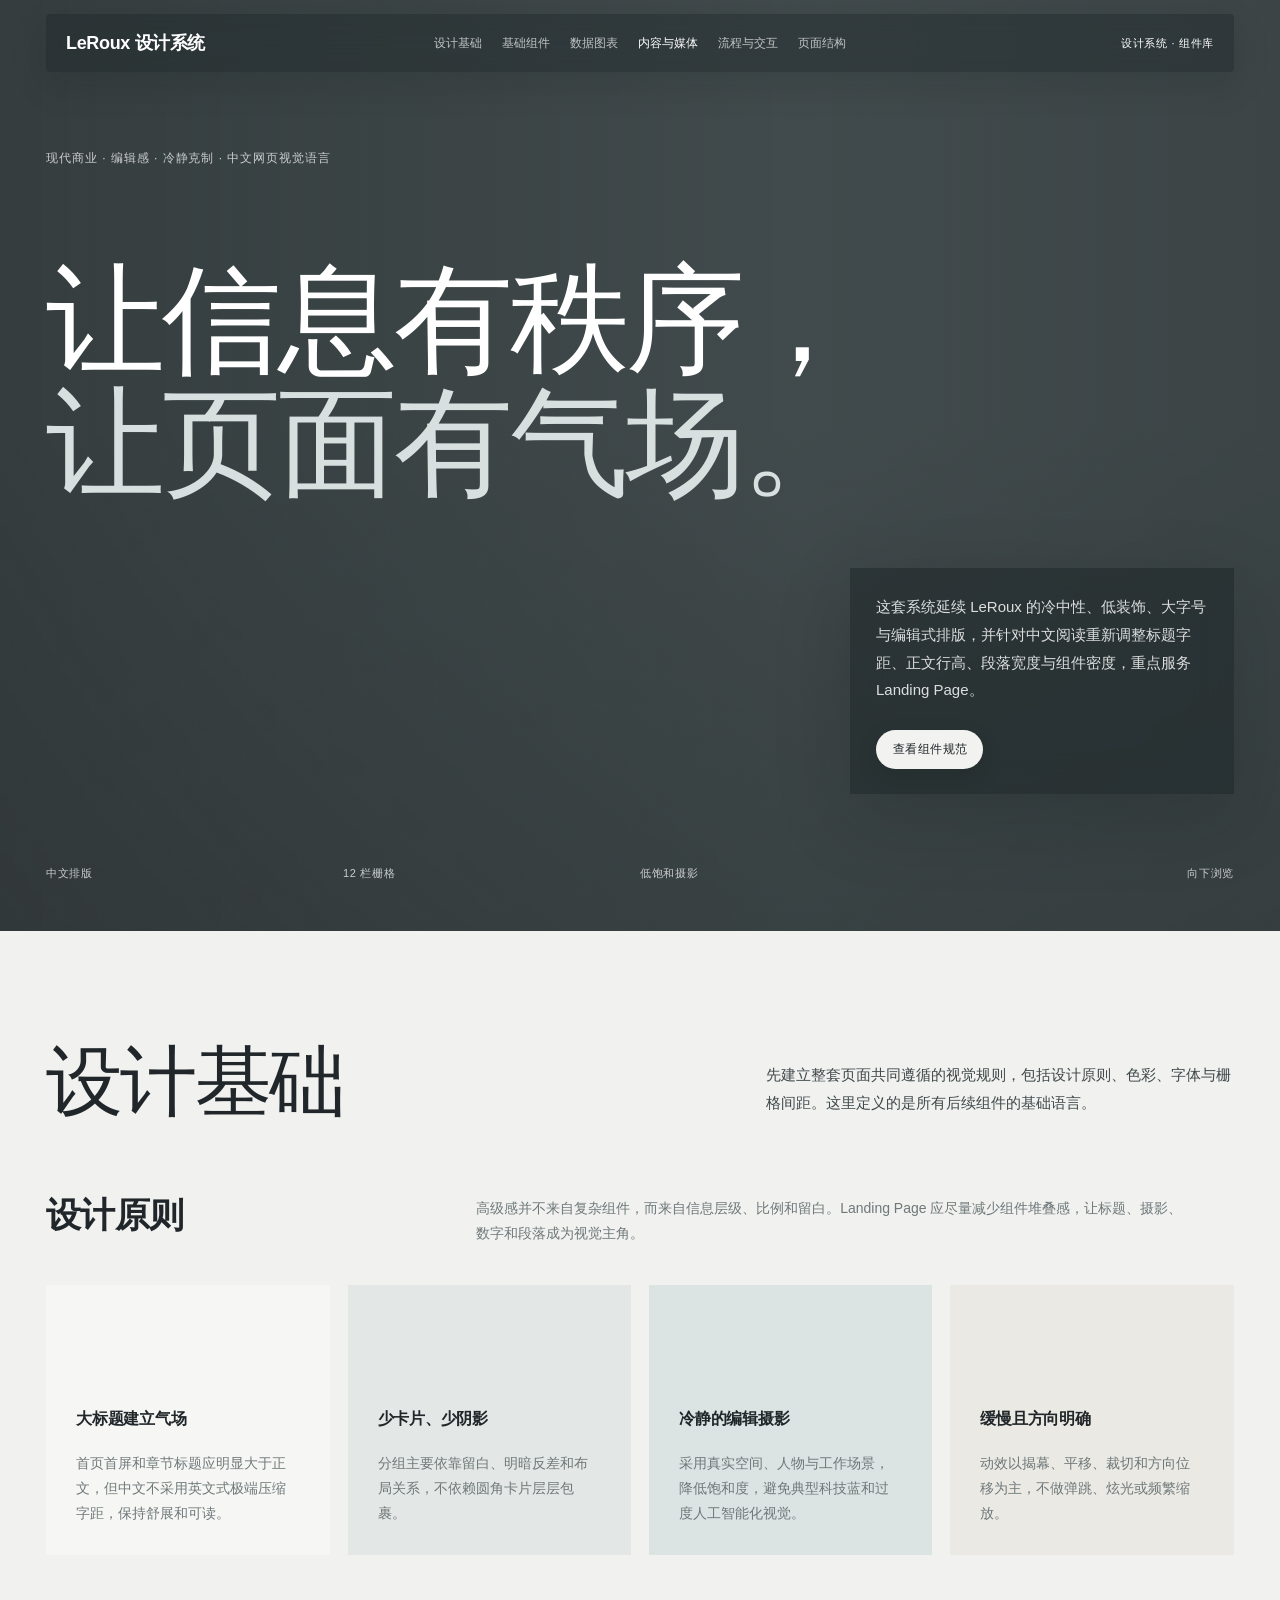
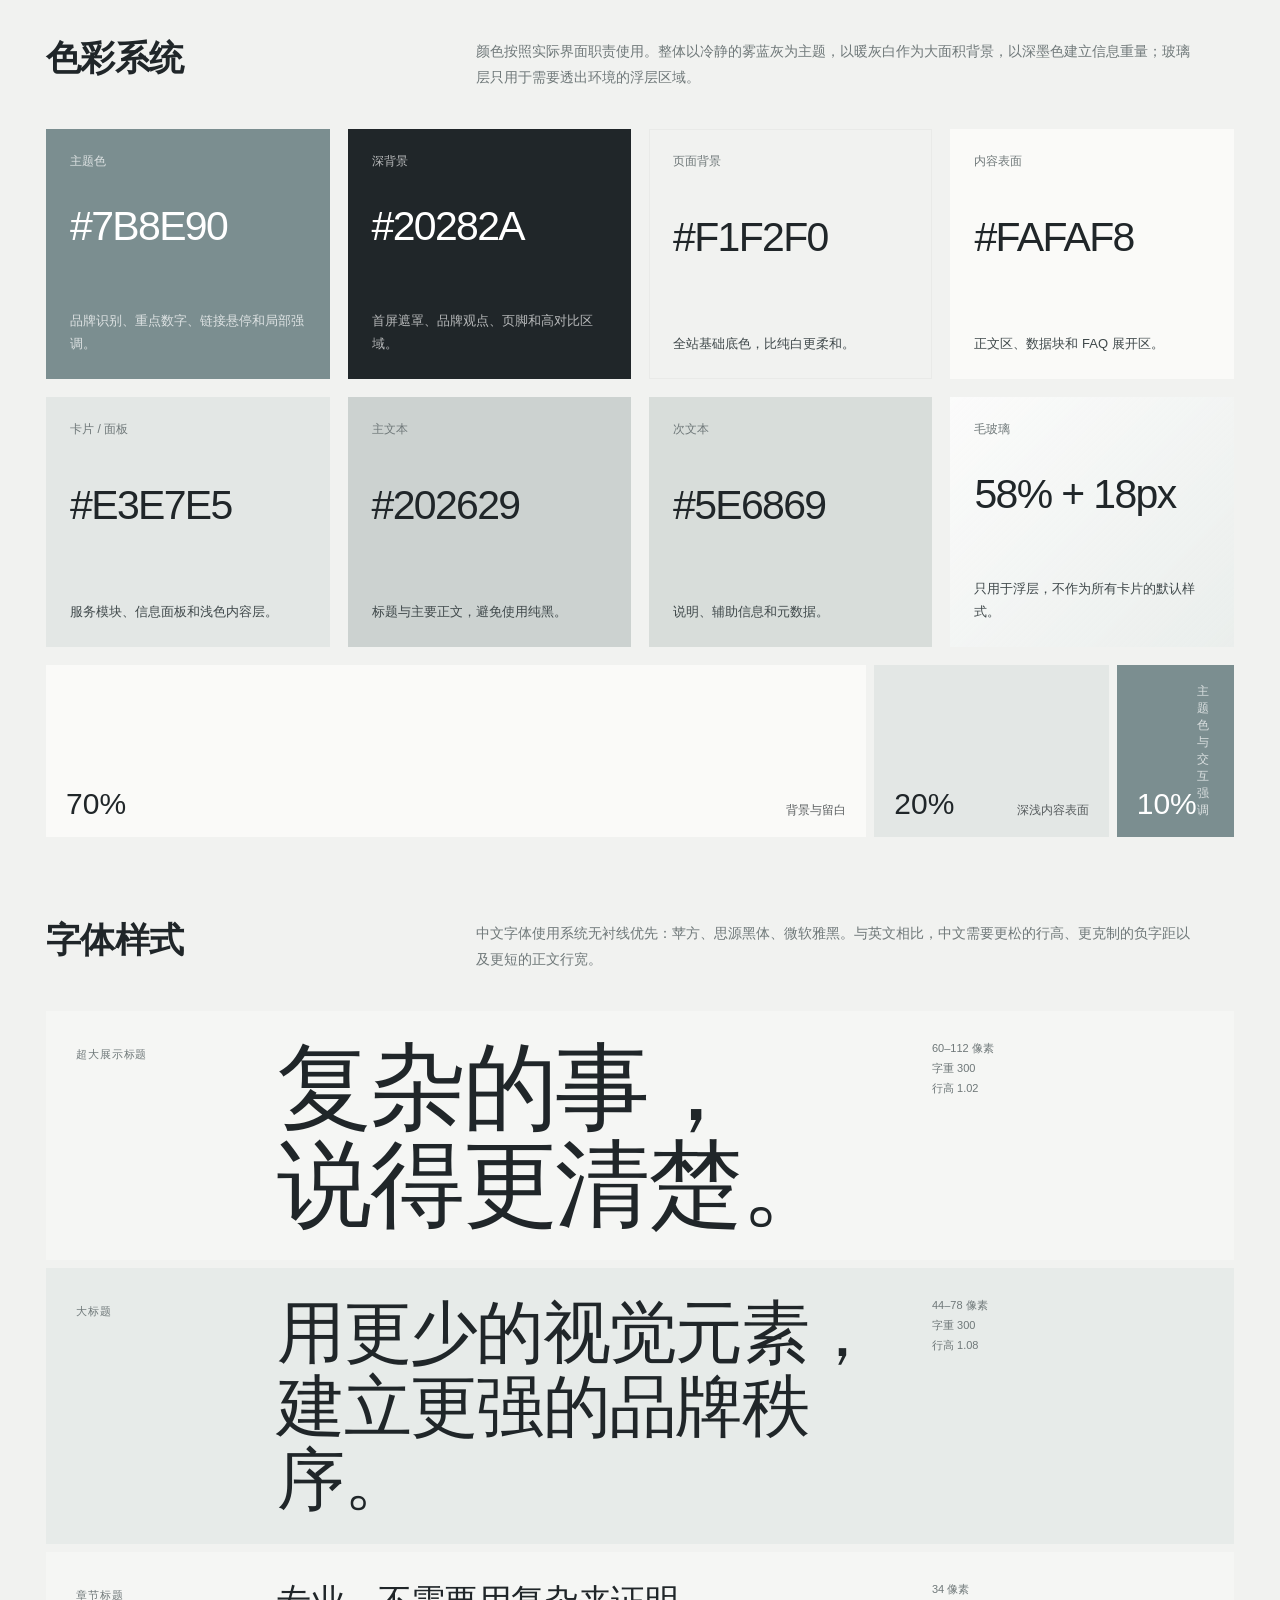
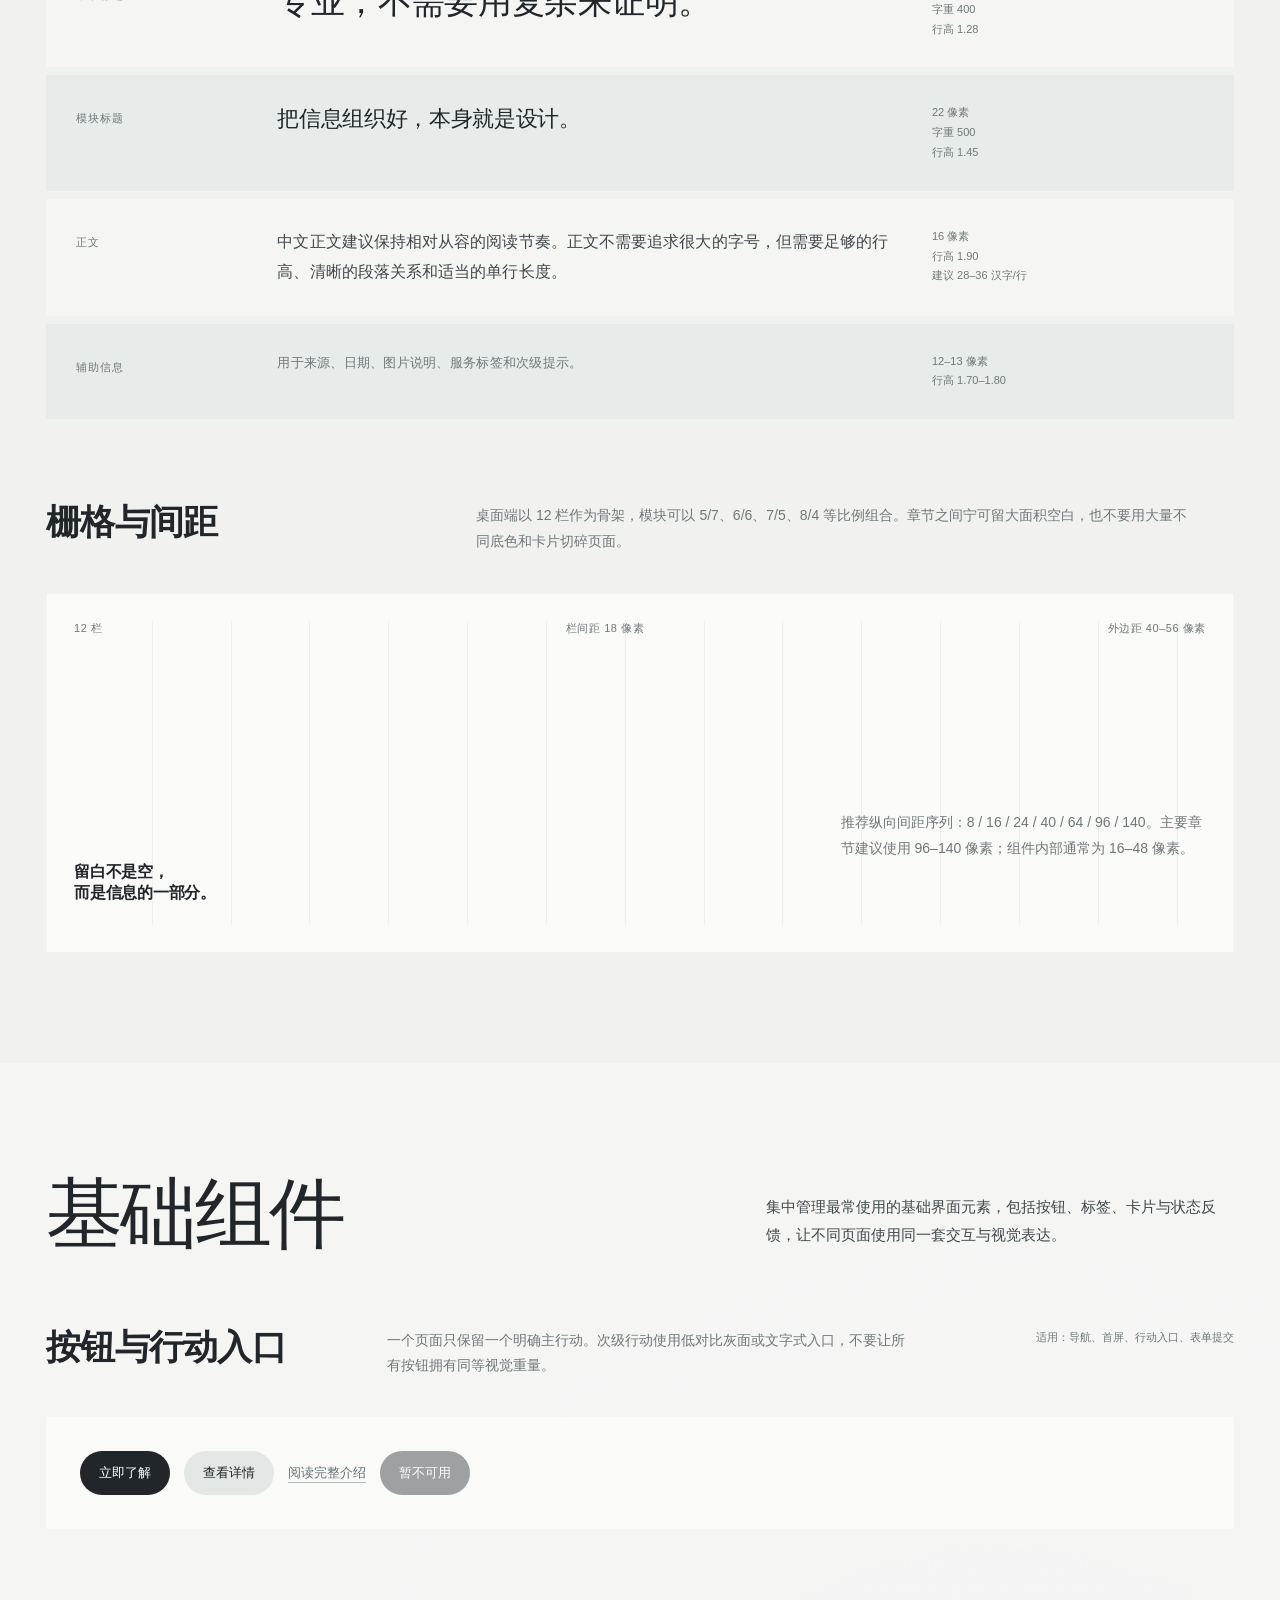
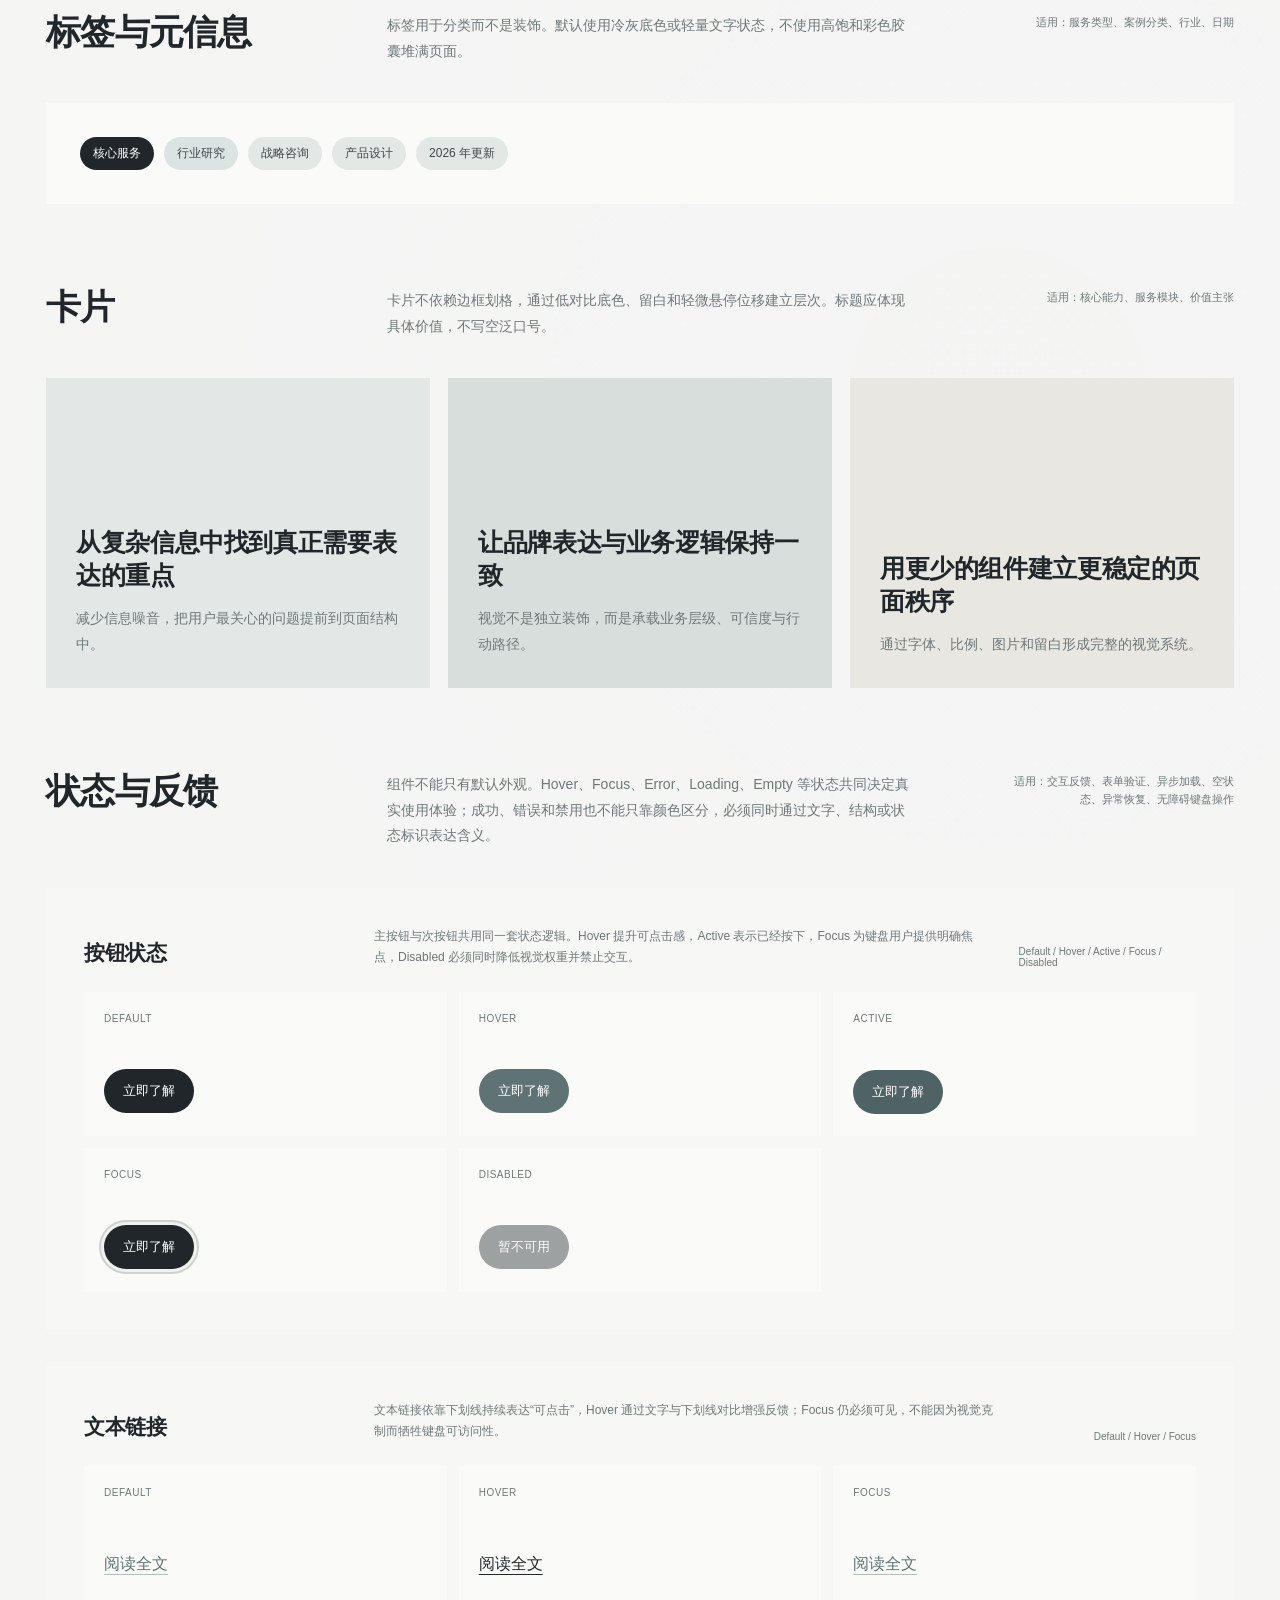
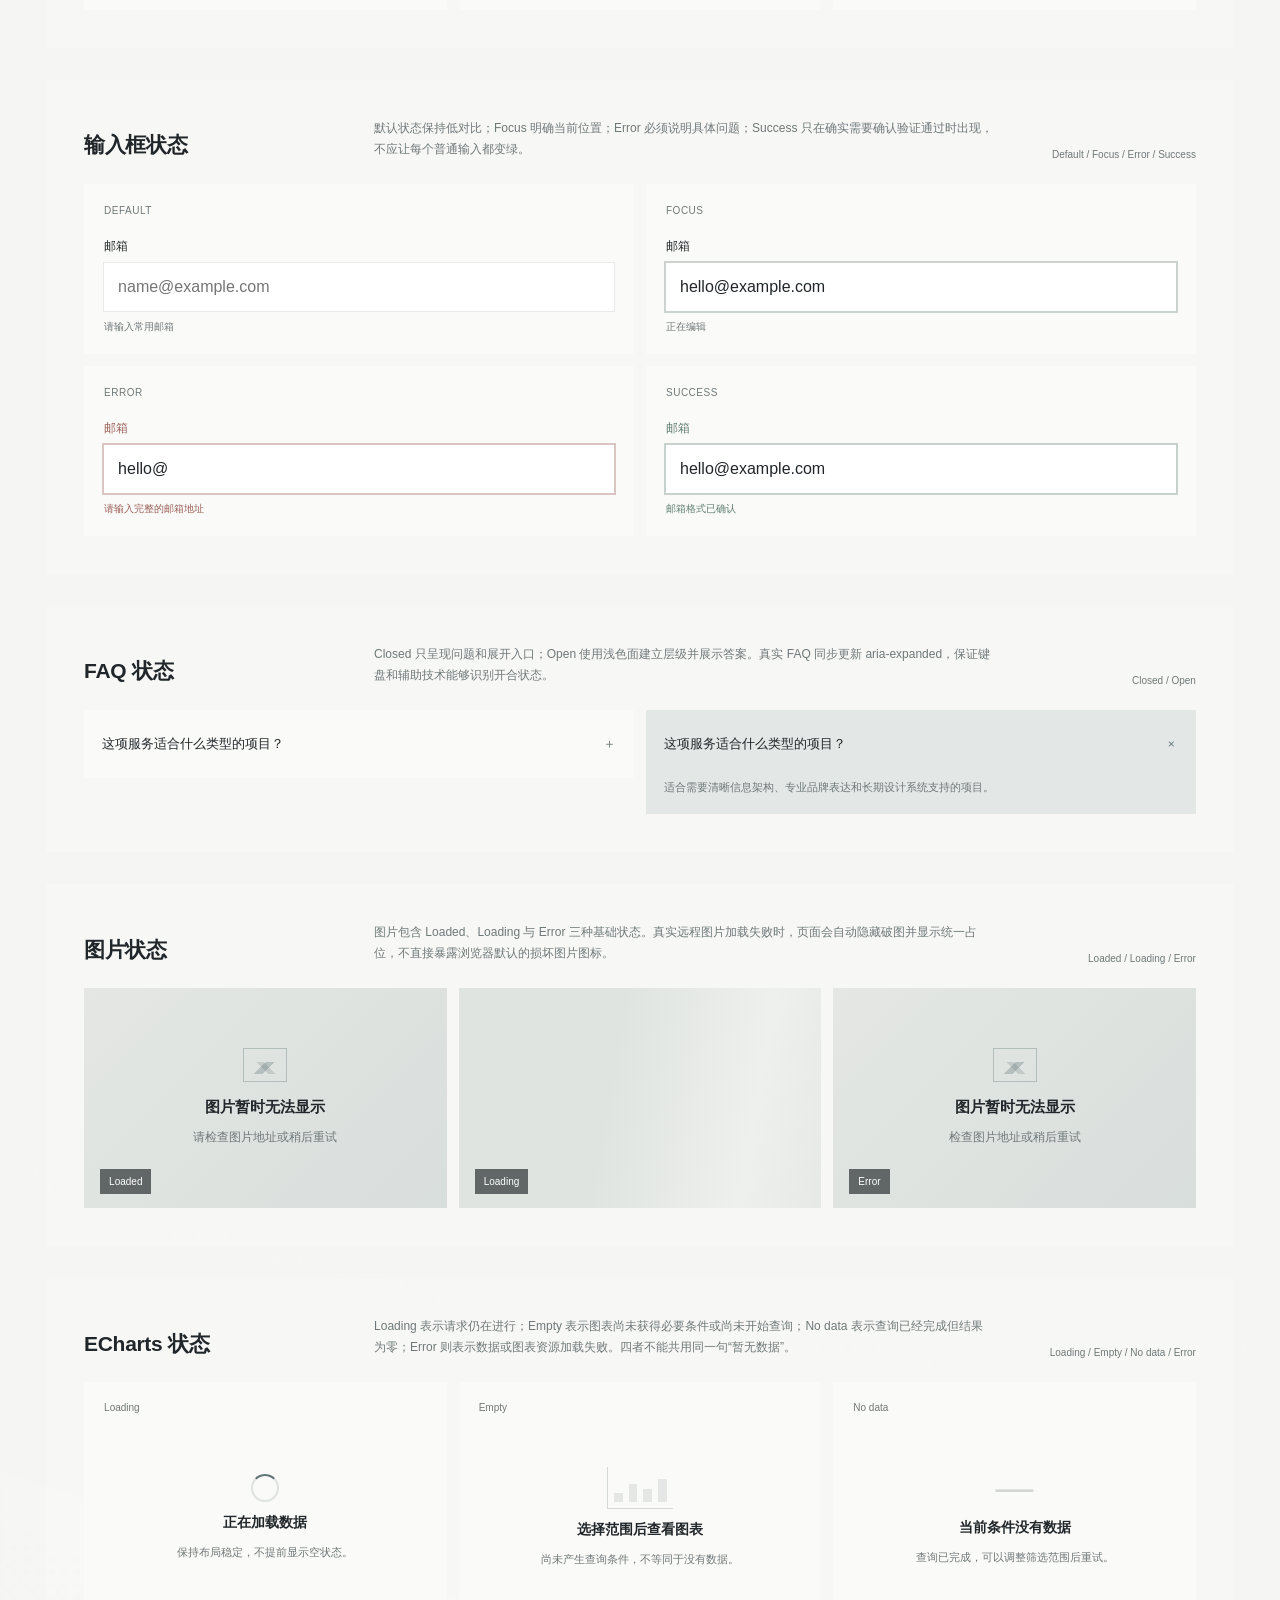
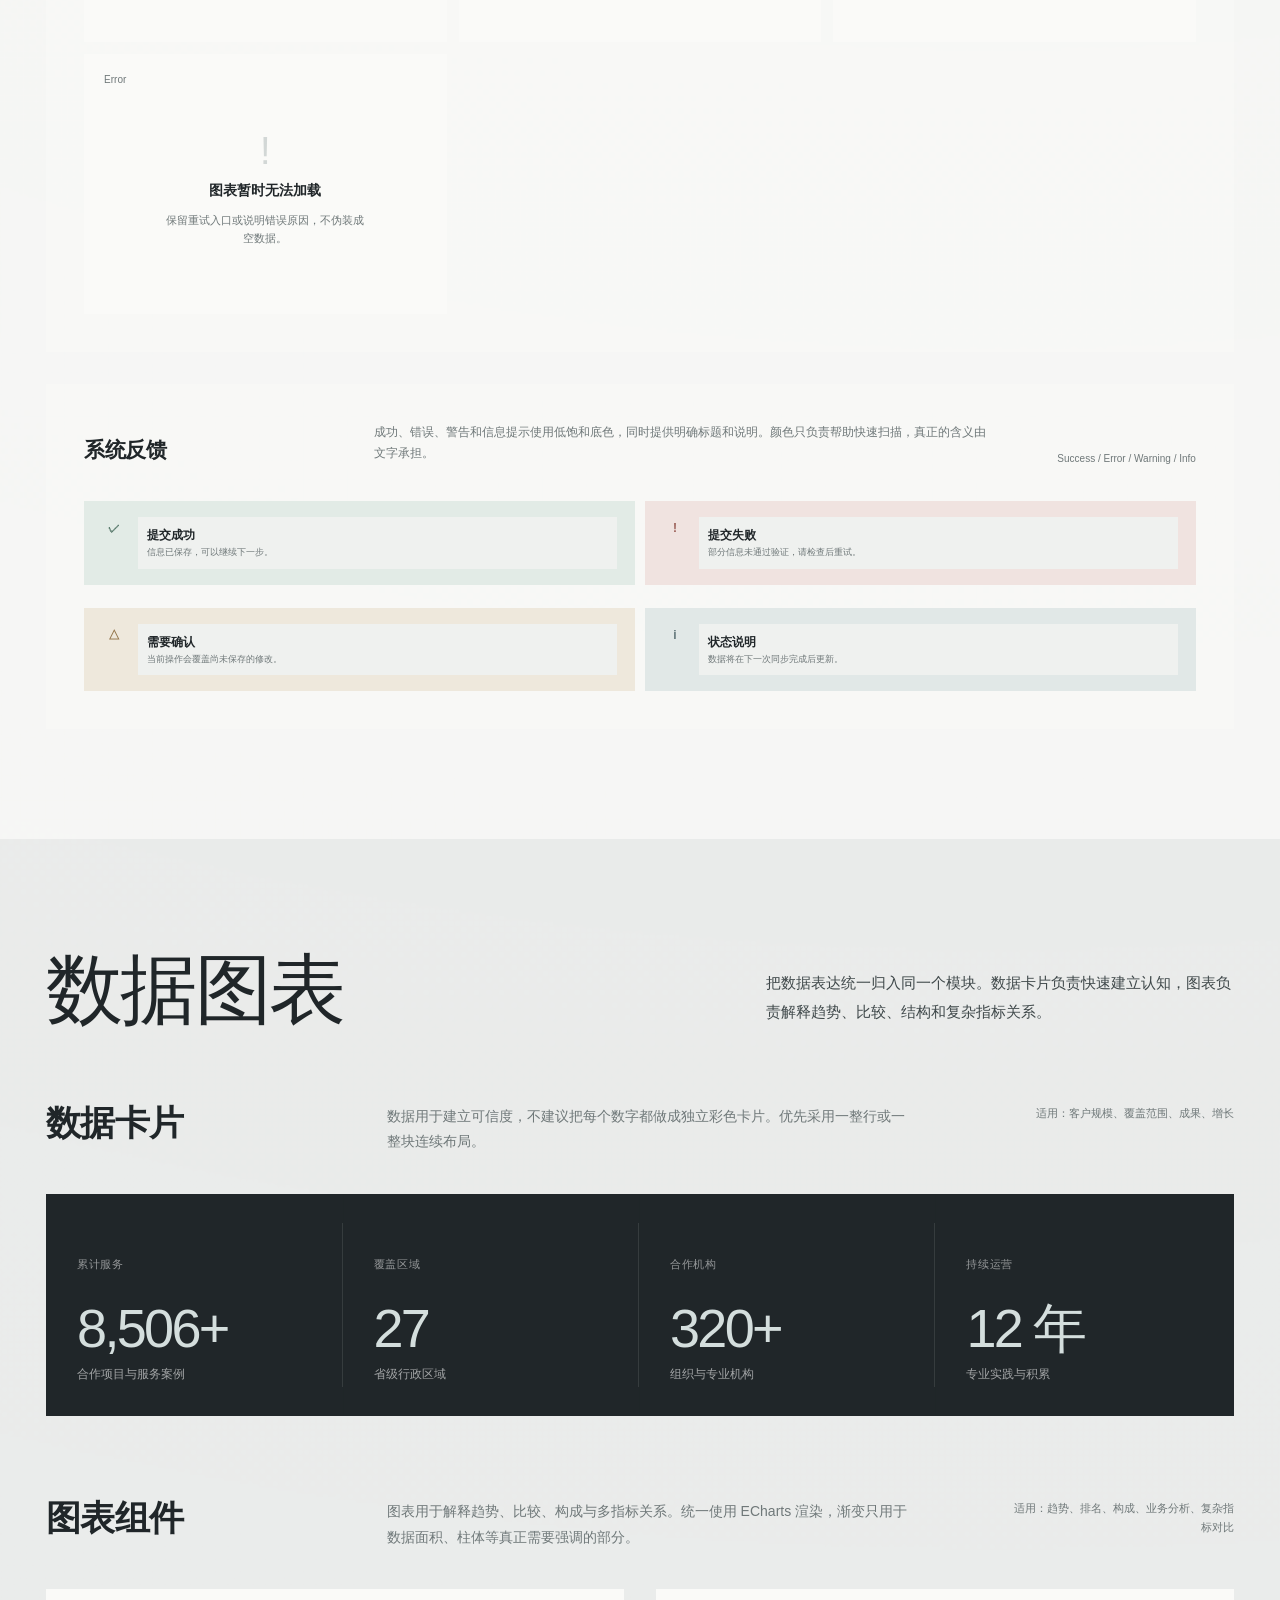
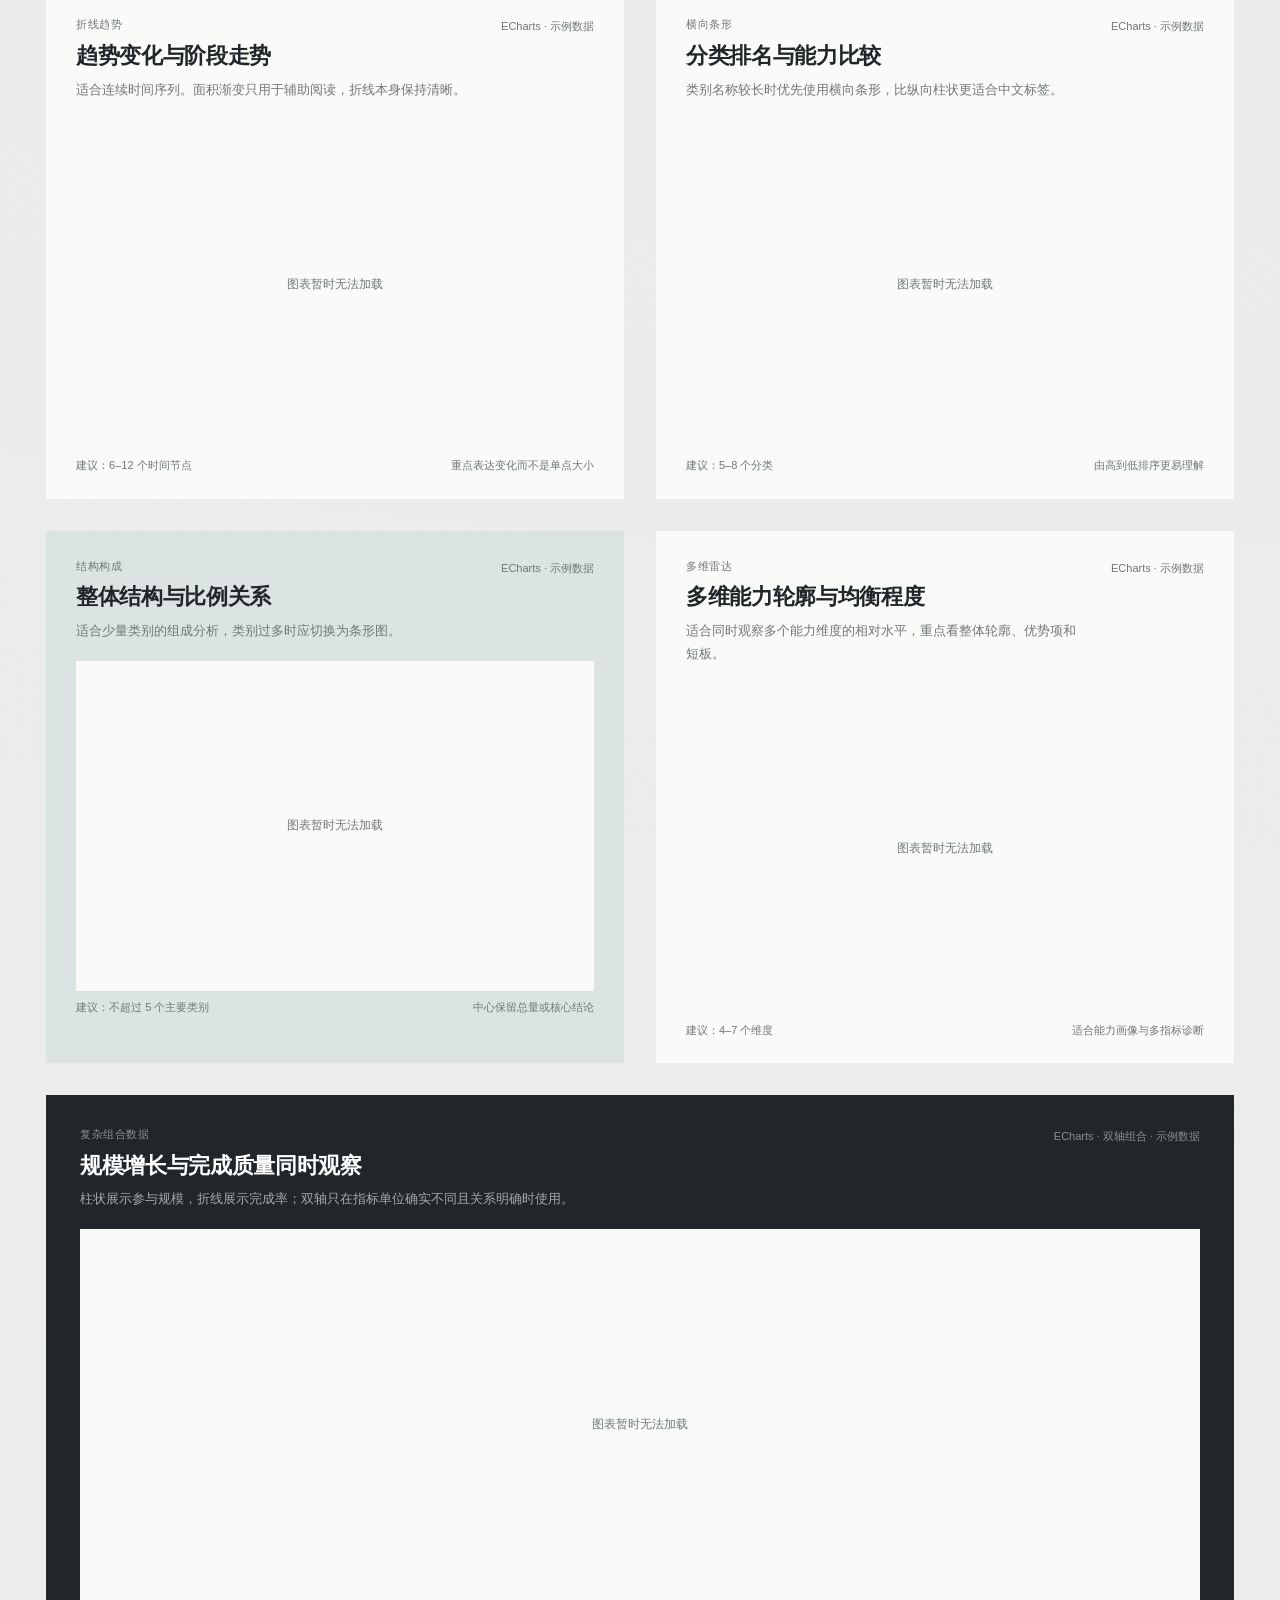
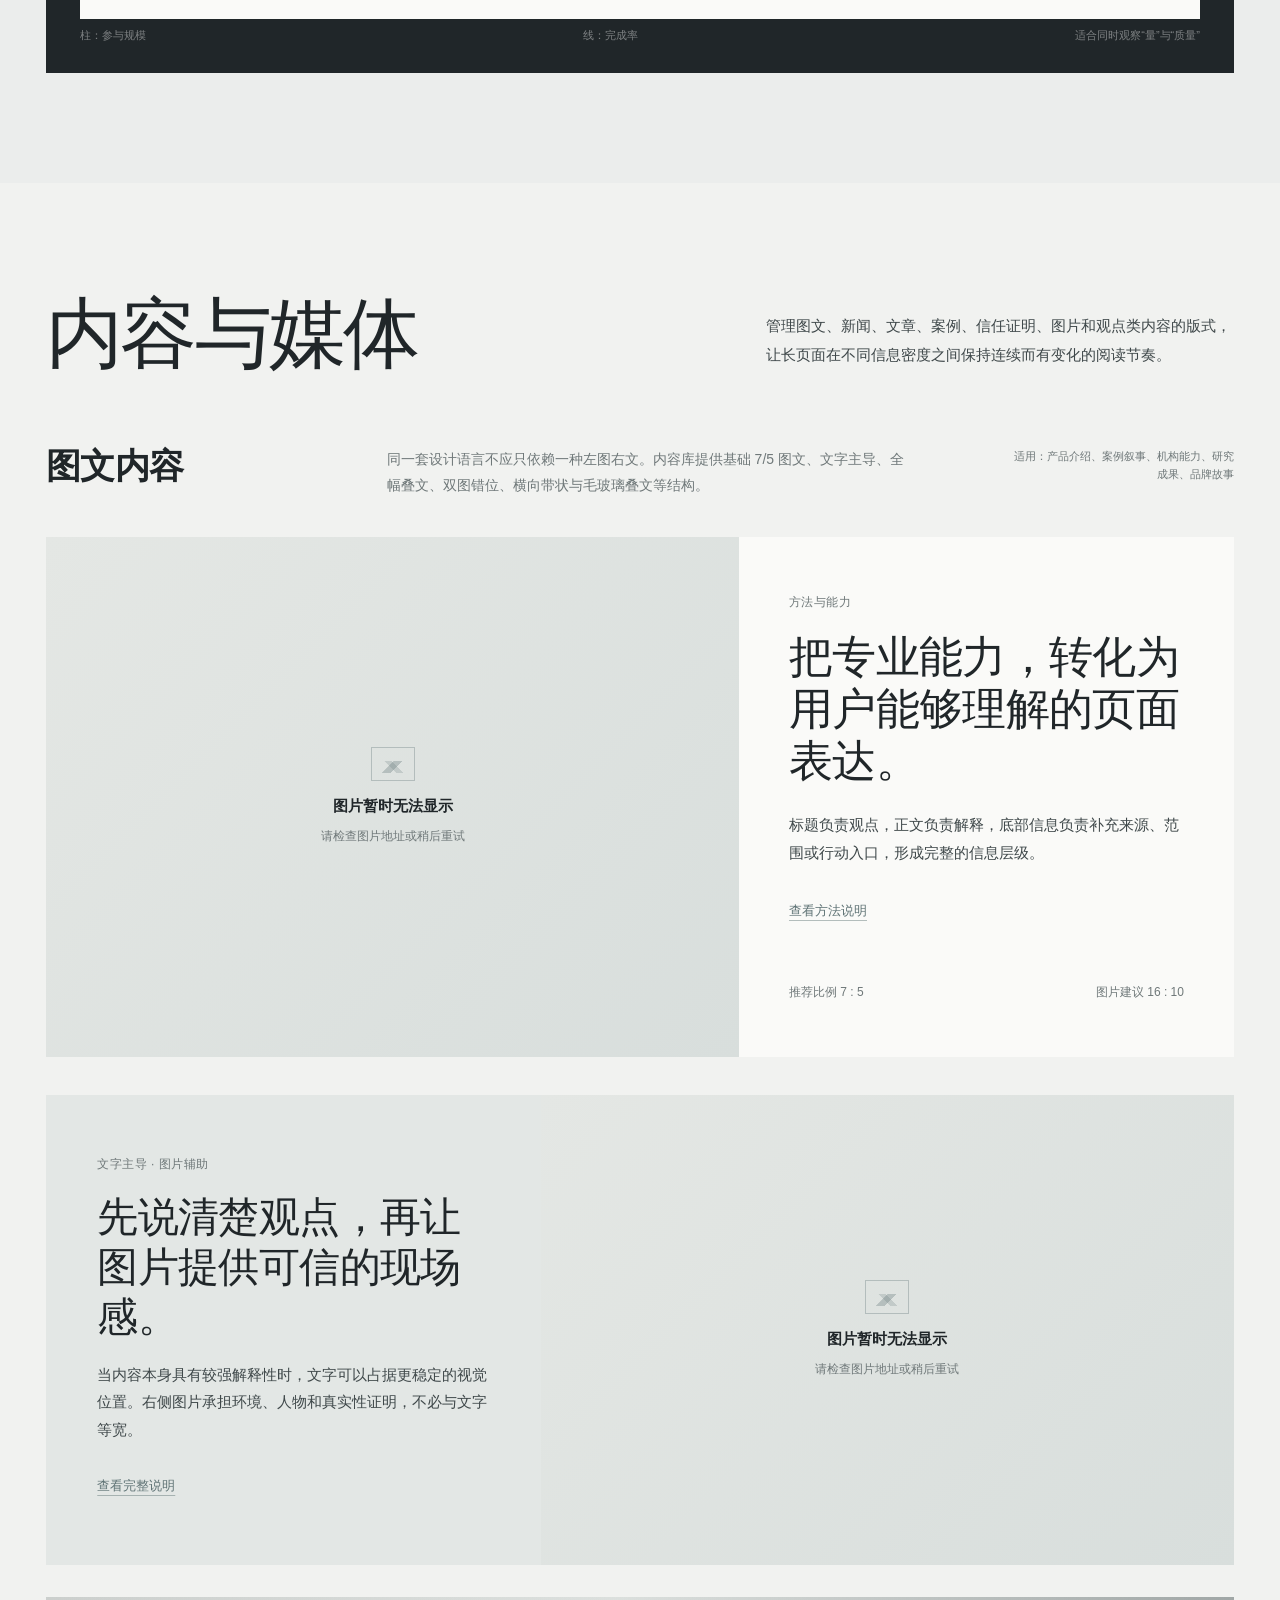
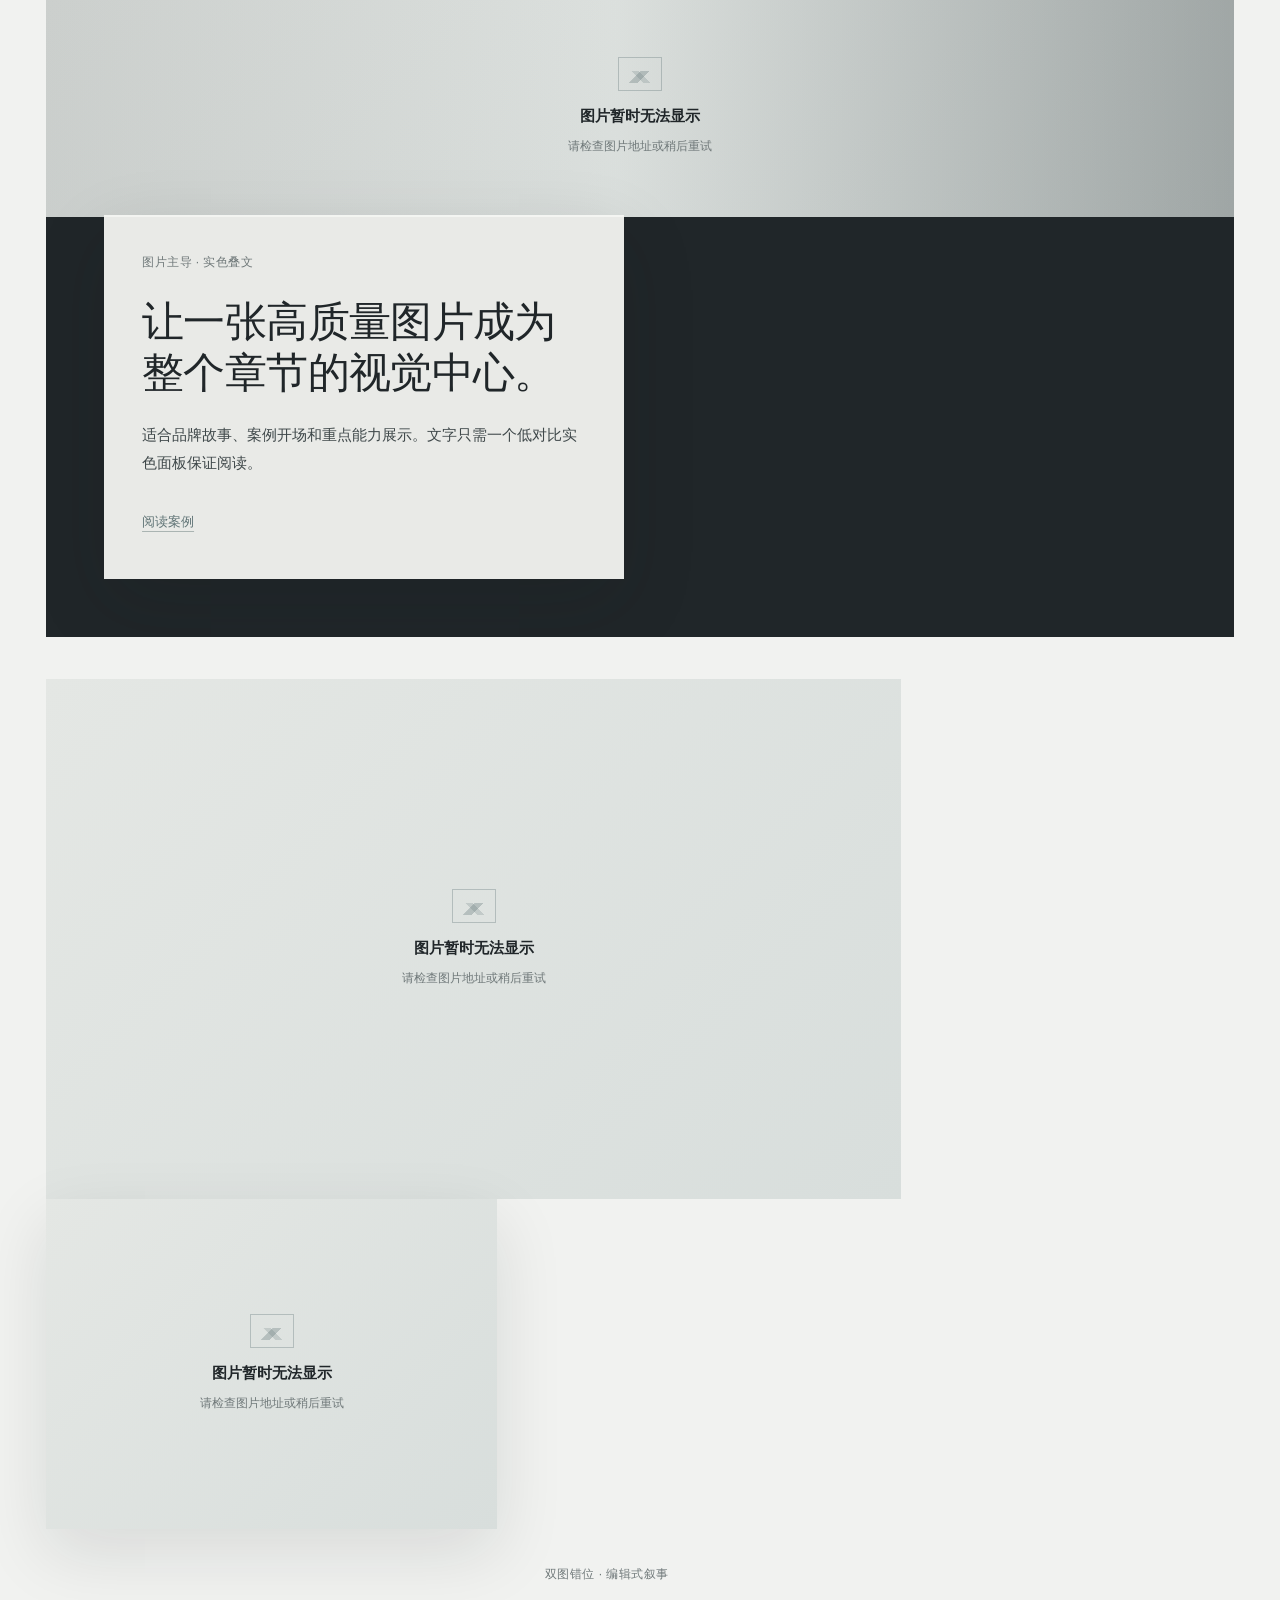
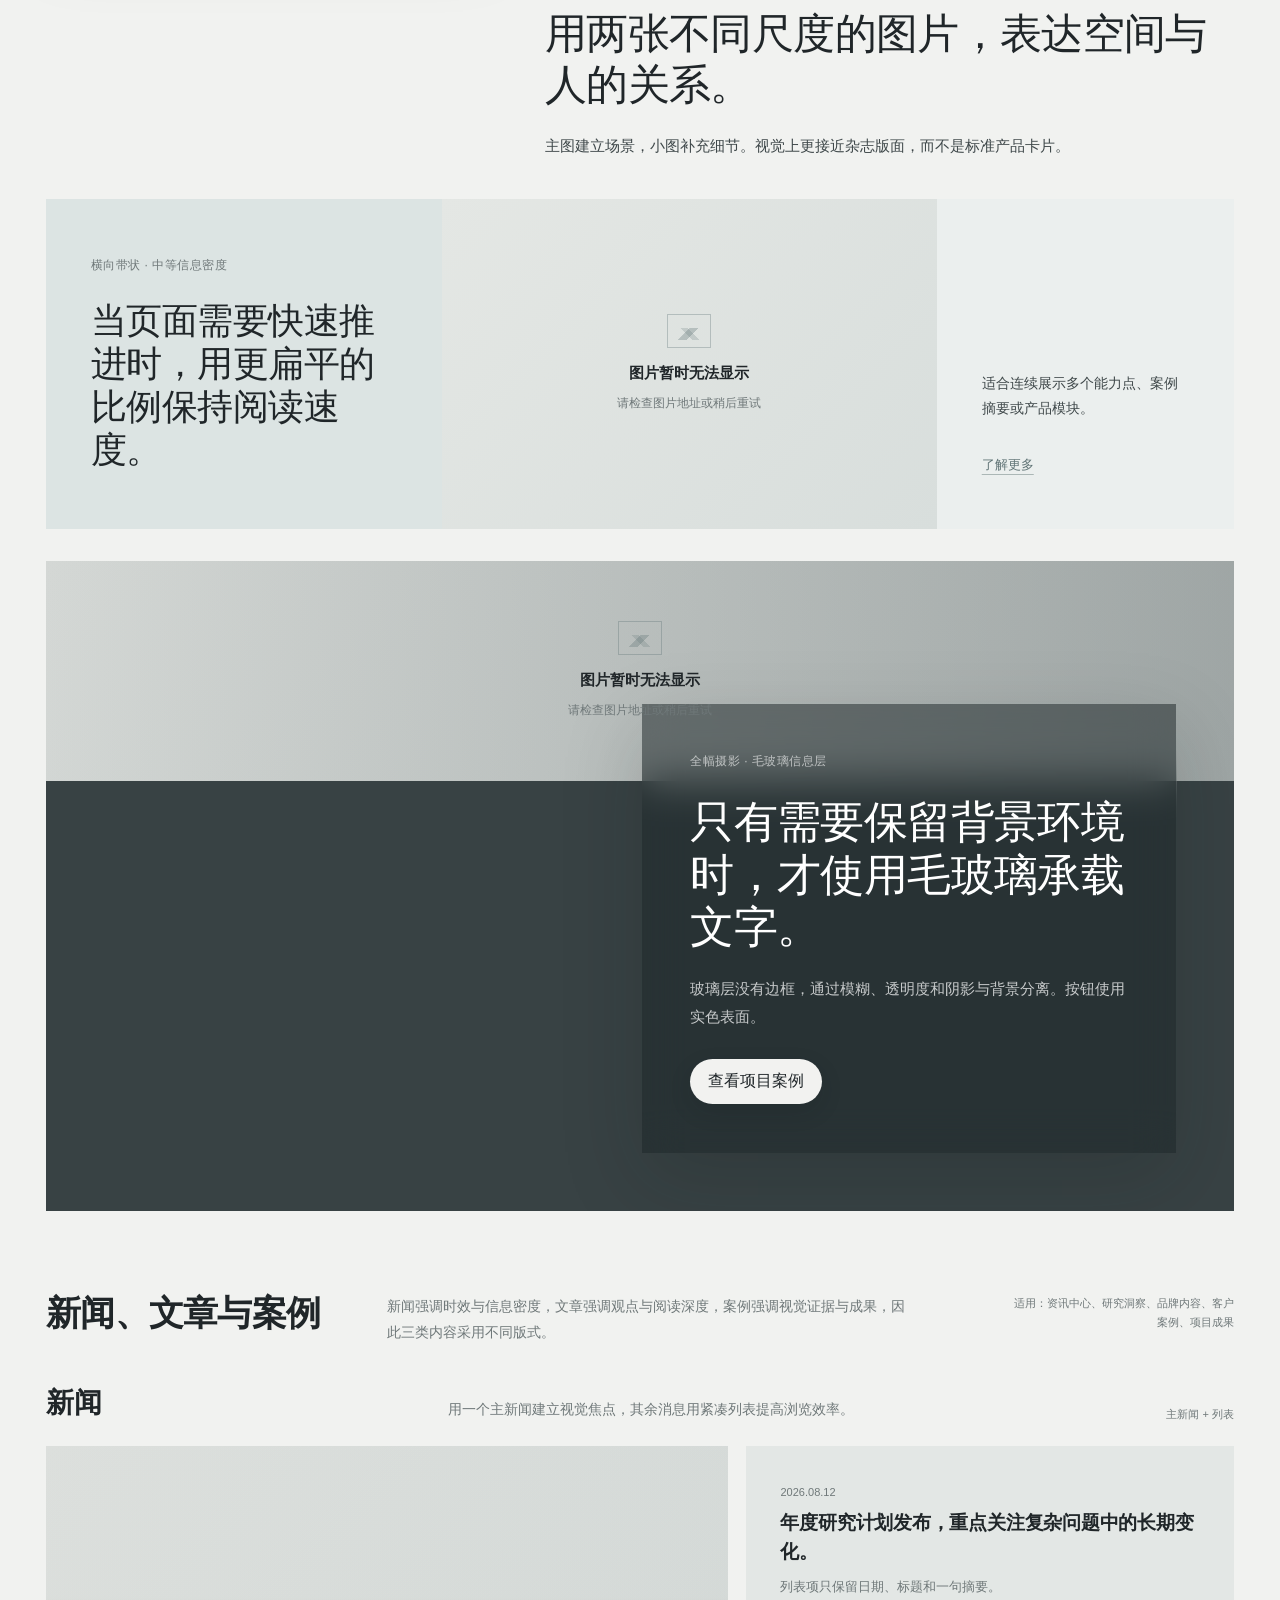
==== commit 73cea823: "feat: add component states and feedback documentation" ====
--- a/index.html
+++ b/index.html
@@ -90,11 +90,83 @@
 
   <section class="章节 系统模块 模块浅色" id="模块-基础组件">
     <div class="容器">
-      <header class="系统模块头"><h2 class="系统模块标题">基础组件</h2><p class="系统模块说明">集中管理最常使用的基础界面元素，包括按钮、标签与卡片，让不同页面使用同一套交互与视觉表达。</p></header>
-      <div class="系统模块内容">
-        <div class="组件组 系统小模块 显现"><div class="组件组头"><h3>按钮与行动入口</h3><p>一个页面只保留一个明确主行动。次级行动使用低对比灰面或文字式入口，不要让所有按钮拥有同等视觉重量。</p><div class="用途">适用：导航、首屏、行动入口、表单提交</div></div><div class="按钮板"><button class="主按钮">立即了解</button><button class="次按钮">查看详情</button><button class="文字按钮">阅读完整介绍</button><button class="主按钮 禁用">暂不可用</button></div></div>
+      <header class="系统模块头"><h2 class="系统模块标题">基础组件</h2><p class="系统模块说明">集中管理最常使用的基础界面元素，包括按钮、标签、卡片与状态反馈，让不同页面使用同一套交互与视觉表达。</p></header>
+      <div class="系统模块内容">
+        <div class="组件组 系统小模块 显现"><div class="组件组头"><h3>按钮与行动入口</h3><p>一个页面只保留一个明确主行动。次级行动使用低对比灰面或文字式入口，不要让所有按钮拥有同等视觉重量。</p><div class="用途">适用：导航、首屏、行动入口、表单提交</div></div><div class="按钮板"><button class="主按钮">立即了解</button><button class="次按钮">查看详情</button><button class="文字按钮">阅读完整介绍</button><button class="主按钮 禁用" disabled>暂不可用</button></div></div>
         <div class="组件组 系统小模块 显现"><div class="组件组头"><h3>标签与元信息</h3><p>标签用于分类而不是装饰。默认使用冷灰底色或轻量文字状态，不使用高饱和彩色胶囊堆满页面。</p><div class="用途">适用：服务类型、案例分类、行业、日期</div></div><div class="标签板"><span class="标签 深">核心服务</span><span class="标签 浅">行业研究</span><span class="标签">战略咨询</span><span class="标签">产品设计</span><span class="标签">2026 年更新</span></div></div>
         <div class="组件组 系统小模块 显现"><div class="组件组头"><h3>卡片</h3><p>卡片不依赖边框划格，通过低对比底色、留白和轻微悬停位移建立层次。标题应体现具体价值，不写空泛口号。</p><div class="用途">适用：核心能力、服务模块、价值主张</div></div><div class="信息卡板"><article class="信息卡"><div><h4>从复杂信息中找到真正需要表达的重点</h4><p>减少信息噪音，把用户最关心的问题提前到页面结构中。</p></div></article><article class="信息卡"><div><h4>让品牌表达与业务逻辑保持一致</h4><p>视觉不是独立装饰，而是承载业务层级、可信度与行动路径。</p></div></article><article class="信息卡"><div><h4>用更少的组件建立更稳定的页面秩序</h4><p>通过字体、比例、图片和留白形成完整的视觉系统。</p></div></article></div></div>
+
+        <div class="组件组 系统小模块 状态反馈组 显现">
+          <div class="组件组头"><h3>状态与反馈</h3><p>组件不能只有默认外观。Hover、Focus、Error、Loading、Empty 等状态共同决定真实使用体验；成功、错误和禁用也不能只靠颜色区分，必须同时通过文字、结构或状态标识表达含义。</p><div class="用途">适用：交互反馈、表单验证、异步加载、空状态、异常恢复、无障碍键盘操作</div></div>
+          <div class="状态反馈库">
+            <section class="状态分组">
+              <div class="状态分组头"><h4>按钮状态</h4><p>主按钮与次按钮共用同一套状态逻辑。Hover 提升可点击感，Active 表示已经按下，Focus 为键盘用户提供明确焦点，Disabled 必须同时降低视觉权重并禁止交互。</p><span>Default / Hover / Active / Focus / Disabled</span></div>
+              <div class="状态网格">
+                <div class="状态样例"><span class="状态名">Default</span><div class="状态样例演示"><button class="主按钮">立即了解</button></div></div>
+                <div class="状态样例"><span class="状态名">Hover</span><div class="状态样例演示"><button class="主按钮 状态悬停">立即了解</button></div></div>
+                <div class="状态样例"><span class="状态名">Active</span><div class="状态样例演示"><button class="主按钮 状态按下">立即了解</button></div></div>
+                <div class="状态样例"><span class="状态名">Focus</span><div class="状态样例演示"><button class="主按钮 状态焦点">立即了解</button></div></div>
+                <div class="状态样例"><span class="状态名">Disabled</span><div class="状态样例演示"><button class="主按钮" disabled>暂不可用</button></div></div>
+              </div>
+            </section>
+
+            <section class="状态分组">
+              <div class="状态分组头"><h4>文本链接</h4><p>文本链接依靠下划线持续表达“可点击”，Hover 通过文字与下划线对比增强反馈；Focus 仍必须可见，不能因为视觉克制而牺牲键盘可访问性。</p><span>Default / Hover / Focus</span></div>
+              <div class="状态网格">
+                <div class="状态样例"><span class="状态名">Default</span><div class="状态样例演示"><a class="状态文本链接" href="#模块-基础组件">阅读全文</a></div></div>
+                <div class="状态样例"><span class="状态名">Hover</span><div class="状态样例演示"><a class="状态文本链接 状态悬停" href="#模块-基础组件">阅读全文</a></div></div>
+                <div class="状态样例"><span class="状态名">Focus</span><div class="状态样例演示"><a class="状态文本链接 状态焦点" href="#模块-基础组件">阅读全文</a></div></div>
+              </div>
+            </section>
+
+            <section class="状态分组">
+              <div class="状态分组头"><h4>输入框状态</h4><p>默认状态保持低对比；Focus 明确当前位置；Error 必须说明具体问题；Success 只在确实需要确认验证通过时出现，不应让每个普通输入都变绿。</p><span>Default / Focus / Error / Success</span></div>
+              <div class="状态网格 状态输入网格">
+                <div class="状态样例"><span class="状态名">Default</span><div class="状态输入"><label for="state-input-default">邮箱</label><input id="state-input-default" placeholder="name@example.com"><small>请输入常用邮箱</small></div></div>
+                <div class="状态样例"><span class="状态名">Focus</span><div class="状态输入 模拟焦点"><label for="state-input-focus">邮箱</label><input id="state-input-focus" value="hello@example.com"><small>正在编辑</small></div></div>
+                <div class="状态样例"><span class="状态名">Error</span><div class="状态输入 模拟错误"><label for="state-input-error">邮箱</label><input id="state-input-error" value="hello@" aria-invalid="true"><small>请输入完整的邮箱地址</small></div></div>
+                <div class="状态样例"><span class="状态名">Success</span><div class="状态输入 模拟成功"><label for="state-input-success">邮箱</label><input id="state-input-success" value="hello@example.com"><small>邮箱格式已确认</small></div></div>
+              </div>
+            </section>
+
+            <section class="状态分组">
+              <div class="状态分组头"><h4>FAQ 状态</h4><p>Closed 只呈现问题和展开入口；Open 使用浅色面建立层级并展示答案。真实 FAQ 同步更新 aria-expanded，保证键盘和辅助技术能够识别开合状态。</p><span>Closed / Open</span></div>
+              <div class="状态网格 状态FAQ网格">
+                <div class="状态FAQ"><div class="状态FAQ头"><span>这项服务适合什么类型的项目？</span><i>＋</i></div></div>
+                <div class="状态FAQ 打开"><div class="状态FAQ头"><span>这项服务适合什么类型的项目？</span><i>＋</i></div><div class="状态FAQ答">适合需要清晰信息架构、专业品牌表达和长期设计系统支持的项目。</div></div>
+              </div>
+            </section>
+
+            <section class="状态分组">
+              <div class="状态分组头"><h4>图片状态</h4><p>图片包含 Loaded、Loading 与 Error 三种基础状态。真实远程图片加载失败时，页面会自动隐藏破图并显示统一占位，不直接暴露浏览器默认的损坏图片图标。</p><span>Loaded / Loading / Error</span></div>
+              <div class="状态网格 状态图片网格">
+                <div class="状态图片"><img src="https://images.unsplash.com/photo-1497366811353-6870744d04b2?auto=format&fit=crop&w=900&q=82" alt="已加载的办公空间示例"><span class="图片状态文字">Loaded</span></div>
+                <div class="状态图片"><div class="图片骨架"></div><span class="图片状态文字">Loading</span></div>
+                <div class="状态图片 图片加载失败"><span class="图片失败占位"><span><i class="图片失败符号" aria-hidden="true"></i><strong>图片暂时无法显示</strong><span>检查图片地址或稍后重试</span></span></span><span class="图片状态文字">Error</span></div>
+              </div>
+            </section>
+
+            <section class="状态分组">
+              <div class="状态分组头"><h4>ECharts 状态</h4><p>Loading 表示请求仍在进行；Empty 表示图表尚未获得必要条件或尚未开始查询；No data 表示查询已经完成但结果为零；Error 则表示数据或图表资源加载失败。四者不能共用同一句“暂无数据”。</p><span>Loading / Empty / No data / Error</span></div>
+              <div class="状态网格 状态图表网格">
+                <div class="状态图表"><span>Loading</span><div class="图表状态舞台"><div class="图表状态中心"><i class="图表加载旋转" aria-hidden="true"></i><strong>正在加载数据</strong><span>保持布局稳定，不提前显示空状态。</span></div></div></div>
+                <div class="状态图表"><span>Empty</span><div class="图表状态舞台"><div class="图表状态中心"><span class="图表空图形" aria-hidden="true"><i></i><i></i><i></i><i></i></span><strong>选择范围后查看图表</strong><span>尚未产生查询条件，不等同于没有数据。</span></div></div></div>
+                <div class="状态图表"><span>No data</span><div class="图表状态舞台"><div class="图表状态中心"><span class="无数据符号" aria-hidden="true">—</span><strong>当前条件没有数据</strong><span>查询已完成，可以调整筛选范围后重试。</span></div></div></div>
+                <div class="状态图表"><span>Error</span><div class="图表状态舞台"><div class="图表状态中心"><span class="无数据符号" aria-hidden="true">!</span><strong>图表暂时无法加载</strong><span>保留重试入口或说明错误原因，不伪装成空数据。</span></div></div></div>
+              </div>
+            </section>
+
+            <section class="状态分组">
+              <div class="状态分组头"><h4>系统反馈</h4><p>成功、错误、警告和信息提示使用低饱和底色，同时提供明确标题和说明。颜色只负责帮助快速扫描，真正的含义由文字承担。</p><span>Success / Error / Warning / Info</span></div>
+              <div class="反馈消息网格">
+                <div class="反馈消息 成功"><b>✓</b><div><strong>提交成功</strong><p>信息已保存，可以继续下一步。</p></div></div>
+                <div class="反馈消息 错误"><b>!</b><div><strong>提交失败</strong><p>部分信息未通过验证，请检查后重试。</p></div></div>
+                <div class="反馈消息 警告"><b>△</b><div><strong>需要确认</strong><p>当前操作会覆盖尚未保存的修改。</p></div></div>
+                <div class="反馈消息 信息"><b>i</b><div><strong>状态说明</strong><p>数据将在下一次同步完成后更新。</p></div></div>
+              </div>
+            </section>
+          </div>
+        </div>
       </div>
     </div>
   </section>
@@ -120,25 +192,10 @@
         <div class="组件组 系统小模块 信任证明组 显现">
           <div class="组件组头"><h3>信任与证明</h3><p>可信度不应只靠一排 Logo。合作机构说明谁与你一起工作，客户评价说明真实感受，专家团队说明由谁负责，资质与成果则提供可核验的证据类型。</p><div class="用途">适用：品牌背书、合作伙伴、客户评价、专家团队、研究成果、资质荣誉</div></div>
           <div class="信任证明库">
-            <section class="信任分组">
-              <div class="信任分组头"><h4>合作机构</h4><p>使用连续字标横带体现合作范围。示例仅为中性占位品牌，实际项目应替换为已获授权的真实机构标识。</p><span>Logo strip · 示例字标</span></div>
-              <div class="合作字标带"><div class="合作字标"><strong>NORTH</strong></div><div class="合作字标"><strong>MERIDIAN</strong></div><div class="合作字标"><strong>FIELDWORK</strong></div><div class="合作字标"><strong>ATLAS</strong></div><div class="合作字标"><strong>COMMON</strong></div><div class="合作字标"><strong>STUDIO 27</strong></div></div>
-            </section>
-
-            <section class="信任分组">
-              <div class="信任分组头"><h4>客户评价</h4><p>不要堆很多短评。选择一条能说明合作价值的完整判断，再用右侧事实补充项目背景。</p><span>Testimonial · 示例内容</span></div>
-              <div class="客户评价板"><div class="客户评价正文"><blockquote>“真正有价值的不是把页面做得更复杂，而是帮助团队重新确认：什么最重要、为什么重要，以及用户下一步应该做什么。”</blockquote><div class="客户评价来源"><strong>客户评价示例</strong><span>项目负责人 · 品牌与数字体验项目</span></div></div><aside class="客户评价事实"><span>项目事实示例</span><strong>6 个月</strong><p>从研究、信息架构到设计系统与上线验证，形成一套可以持续使用的页面表达体系。</p></aside></div>
-            </section>
-
-            <section class="信任分组">
-              <div class="信任分组头"><h4>专家与团队</h4><p>专业服务更适合呈现团队如何共同工作，而不是制作一面头像名片墙。用真实工作场景建立可信度，再用职能说明专业分工。</p><span>Team expertise · 角色结构</span></div>
-              <div class="专家团队板"><figure class="专家团队图"><img src="https://images.unsplash.com/photo-1524758631624-e2822e304c36?auto=format&fit=crop&w=1800&q=85" alt="专业团队协作场景"><figcaption><span>真实工作场景</span><span>研究 · 策略 · 设计 · 实施</span></figcaption></figure><div class="专家团队列表"><p class="专家团队引导">团队介绍重点说明谁负责什么，以及不同专业如何共同形成结果。姓名、职称和机构信息应以真实可核验资料替换。</p><div class="专家角色"><span>研究负责人</span><div><h5>把问题转化为可验证的研究判断</h5><p>负责研究设计、证据筛选、用户洞察与关键结论。</p></div></div><div class="专家角色"><span>策略负责人</span><div><h5>把研究判断转化为结构和决策</h5><p>负责价值主张、信息架构、内容优先级与行动路径。</p></div></div><div class="专家角色"><span>设计负责人</span><div><h5>把策略落实为一致的视觉与体验</h5><p>负责设计系统、关键界面、交互细节与最终质量。</p></div></div></div></div>
-            </section>
-
-            <section class="信任分组">
-              <div class="信任分组头"><h4>资质与成果</h4><p>这一结构用于放置真正可以核验的证据：资质文件、研究成果、标准规范、行业荣誉或第三方认证。示例文档不代表真实资质。</p><span>Evidence · 示例占位</span></div>
-              <div class="资质成果板"><div class="资质文档区"><article class="资质文档"><span class="文档章">证据</span><div><h5>专业资质 / 认证文件</h5><p>展示文件名称、签发机构和有效信息。</p></div><small>示例证据 · 替换为真实文件</small></article><article class="资质文档"><span class="文档章">成果</span><div><h5>研究成果 / 标准规范</h5><p>展示论文、报告、标准或正式成果。</p></div><small>示例证据 · 支持真实链接</small></article></div><div class="资质成果列表"><p>证据型内容应该告诉用户“凭什么相信”，而不是只写“专业、权威、领先”。每一项最好能够进一步查看原始文件、来源或正式说明。</p><div class="成果行"><span>专业资质</span><strong>准入、认证与专业能力证明</strong><small>替换为真实文件</small></div><div class="成果行"><span>研究成果</span><strong>论文、报告、专利与研究项目</strong><small>替换为真实来源</small></div><div class="成果行"><span>标准规范</span><strong>参与制定或遵循的正式标准</strong><small>替换为标准编号</small></div><div class="成果行"><span>行业荣誉</span><strong>由第三方授予的奖项与认可</strong><small>替换为授予机构</small></div></div></div>
-            </section>
+            <section class="信任分组"><div class="信任分组头"><h4>合作机构</h4><p>使用连续字标横带体现合作范围。示例仅为中性占位品牌，实际项目应替换为已获授权的真实机构标识。</p><span>Logo strip · 示例字标</span></div><div class="合作字标带"><div class="合作字标"><strong>NORTH</strong></div><div class="合作字标"><strong>MERIDIAN</strong></div><div class="合作字标"><strong>FIELDWORK</strong></div><div class="合作字标"><strong>ATLAS</strong></div><div class="合作字标"><strong>COMMON</strong></div><div class="合作字标"><strong>STUDIO 27</strong></div></div></section>
+            <section class="信任分组"><div class="信任分组头"><h4>客户评价</h4><p>不要堆很多短评。选择一条能说明合作价值的完整判断，再用右侧事实补充项目背景。</p><span>Testimonial · 示例内容</span></div><div class="客户评价板"><div class="客户评价正文"><blockquote>“真正有价值的不是把页面做得更复杂，而是帮助团队重新确认：什么最重要、为什么重要，以及用户下一步应该做什么。”</blockquote><div class="客户评价来源"><strong>客户评价示例</strong><span>项目负责人 · 品牌与数字体验项目</span></div></div><aside class="客户评价事实"><span>项目事实示例</span><strong>6 个月</strong><p>从研究、信息架构到设计系统与上线验证，形成一套可以持续使用的页面表达体系。</p></aside></div></section>
+            <section class="信任分组"><div class="信任分组头"><h4>专家与团队</h4><p>专业服务更适合呈现团队如何共同工作，而不是制作一面头像名片墙。用真实工作场景建立可信度，再用职能说明专业分工。</p><span>Team expertise · 角色结构</span></div><div class="专家团队板"><figure class="专家团队图"><img src="https://images.unsplash.com/photo-1524758631624-e2822e304c36?auto=format&fit=crop&w=1800&q=85" alt="专业团队协作场景"><figcaption><span>真实工作场景</span><span>研究 · 策略 · 设计 · 实施</span></figcaption></figure><div class="专家团队列表"><p class="专家团队引导">团队介绍重点说明谁负责什么，以及不同专业如何共同形成结果。姓名、职称和机构信息应以真实可核验资料替换。</p><div class="专家角色"><span>研究负责人</span><div><h5>把问题转化为可验证的研究判断</h5><p>负责研究设计、证据筛选、用户洞察与关键结论。</p></div></div><div class="专家角色"><span>策略负责人</span><div><h5>把研究判断转化为结构和决策</h5><p>负责价值主张、信息架构、内容优先级与行动路径。</p></div></div><div class="专家角色"><span>设计负责人</span><div><h5>把策略落实为一致的视觉与体验</h5><p>负责设计系统、关键界面、交互细节与最终质量。</p></div></div></div></div></section>
+            <section class="信任分组"><div class="信任分组头"><h4>资质与成果</h4><p>这一结构用于放置真正可以核验的证据：资质文件、研究成果、标准规范、行业荣誉或第三方认证。示例文档不代表真实资质。</p><span>Evidence · 示例占位</span></div><div class="资质成果板"><div class="资质文档区"><article class="资质文档"><span class="文档章">证据</span><div><h5>专业资质 / 认证文件</h5><p>展示文件名称、签发机构和有效信息。</p></div><small>示例证据 · 替换为真实文件</small></article><article class="资质文档"><span class="文档章">成果</span><div><h5>研究成果 / 标准规范</h5><p>展示论文、报告、标准或正式成果。</p></div><small>示例证据 · 支持真实链接</small></article></div><div class="资质成果列表"><p>证据型内容应该告诉用户“凭什么相信”，而不是只写“专业、权威、领先”。每一项最好能够进一步查看原始文件、来源或正式说明。</p><div class="成果行"><span>专业资质</span><strong>准入、认证与专业能力证明</strong><small>替换为真实文件</small></div><div class="成果行"><span>研究成果</span><strong>论文、报告、专利与研究项目</strong><small>替换为真实来源</small></div><div class="成果行"><span>标准规范</span><strong>参与制定或遵循的正式标准</strong><small>替换为标准编号</small></div><div class="成果行"><span>行业荣誉</span><strong>由第三方授予的奖项与认可</strong><small>替换为授予机构</small></div></div></div></section>
           </div>
         </div>
 
--- a/styles/system.css
+++ b/styles/system.css
@@ -10,3 +10,4 @@
 @import url("modules/rhythm.css");
 @import url("modules/hierarchy.css");
 @import url("modules/page-sections.css");
+@import url("modules/states.css");
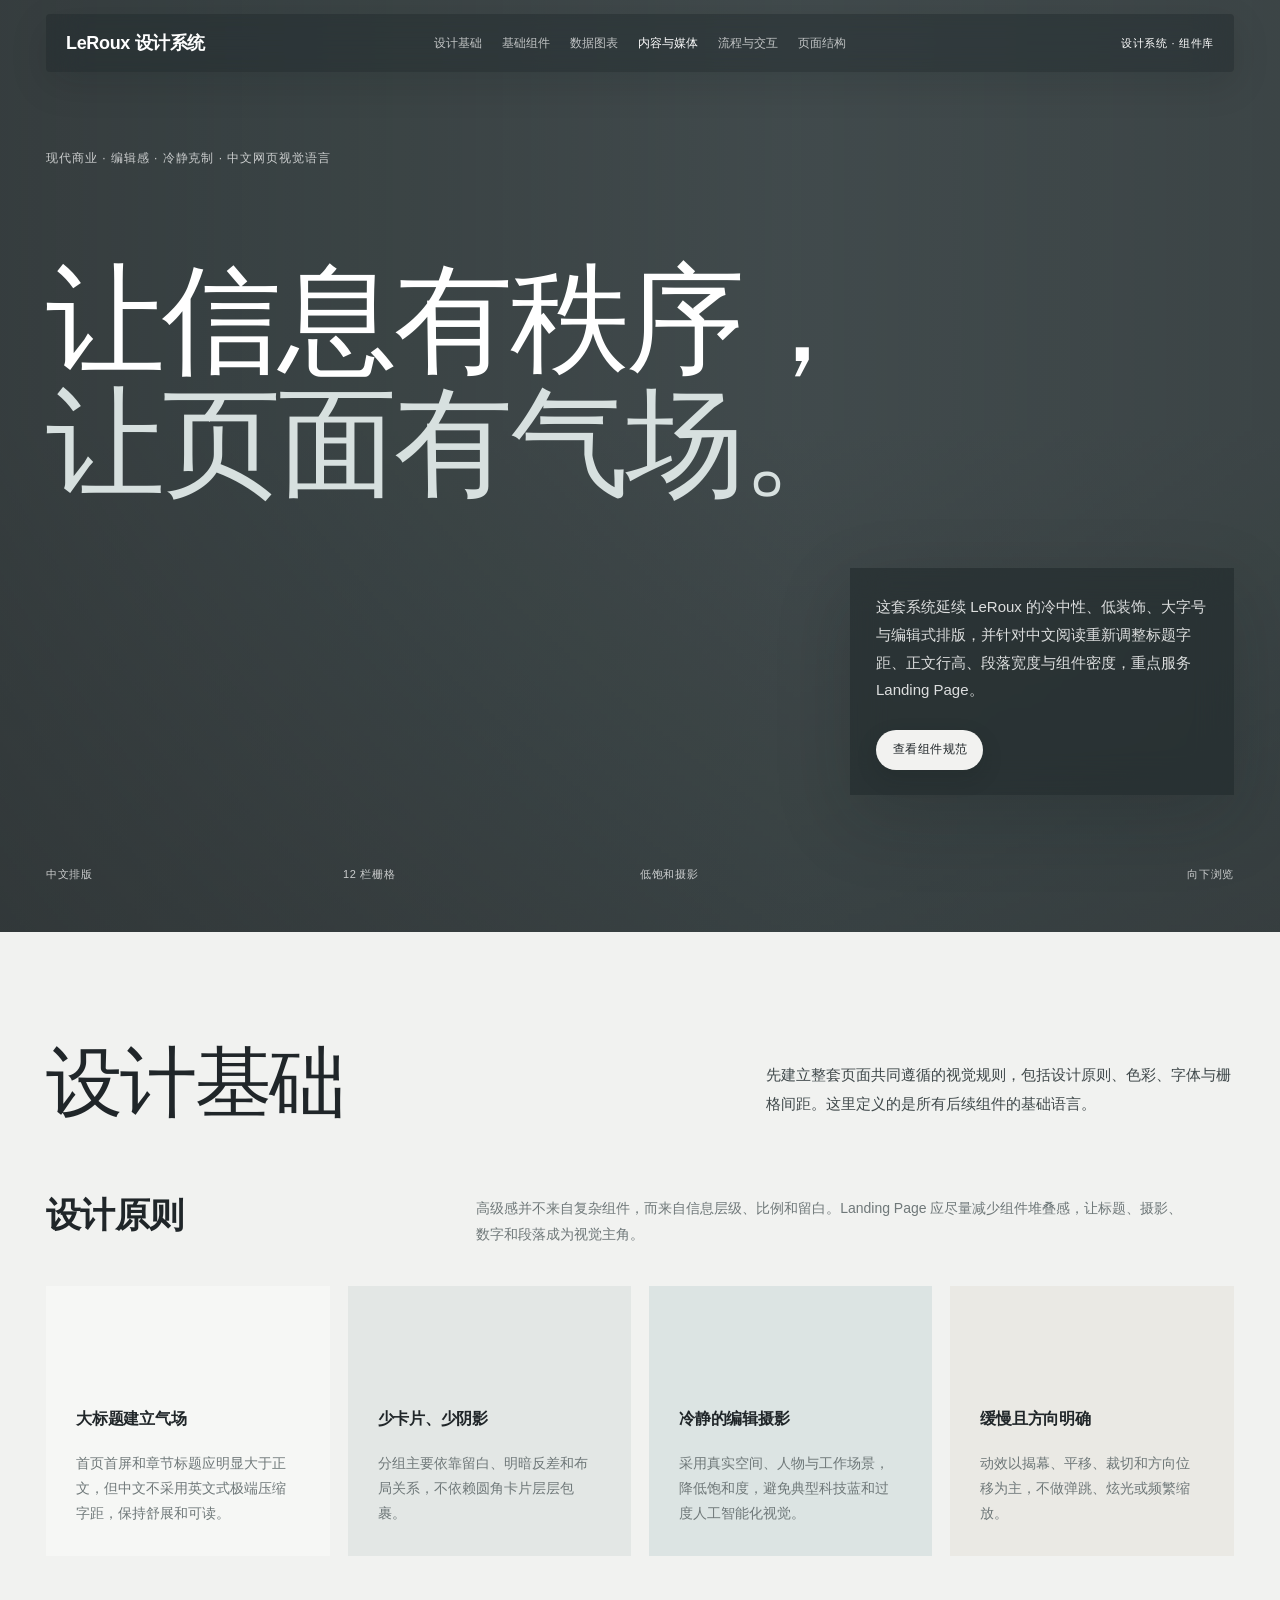
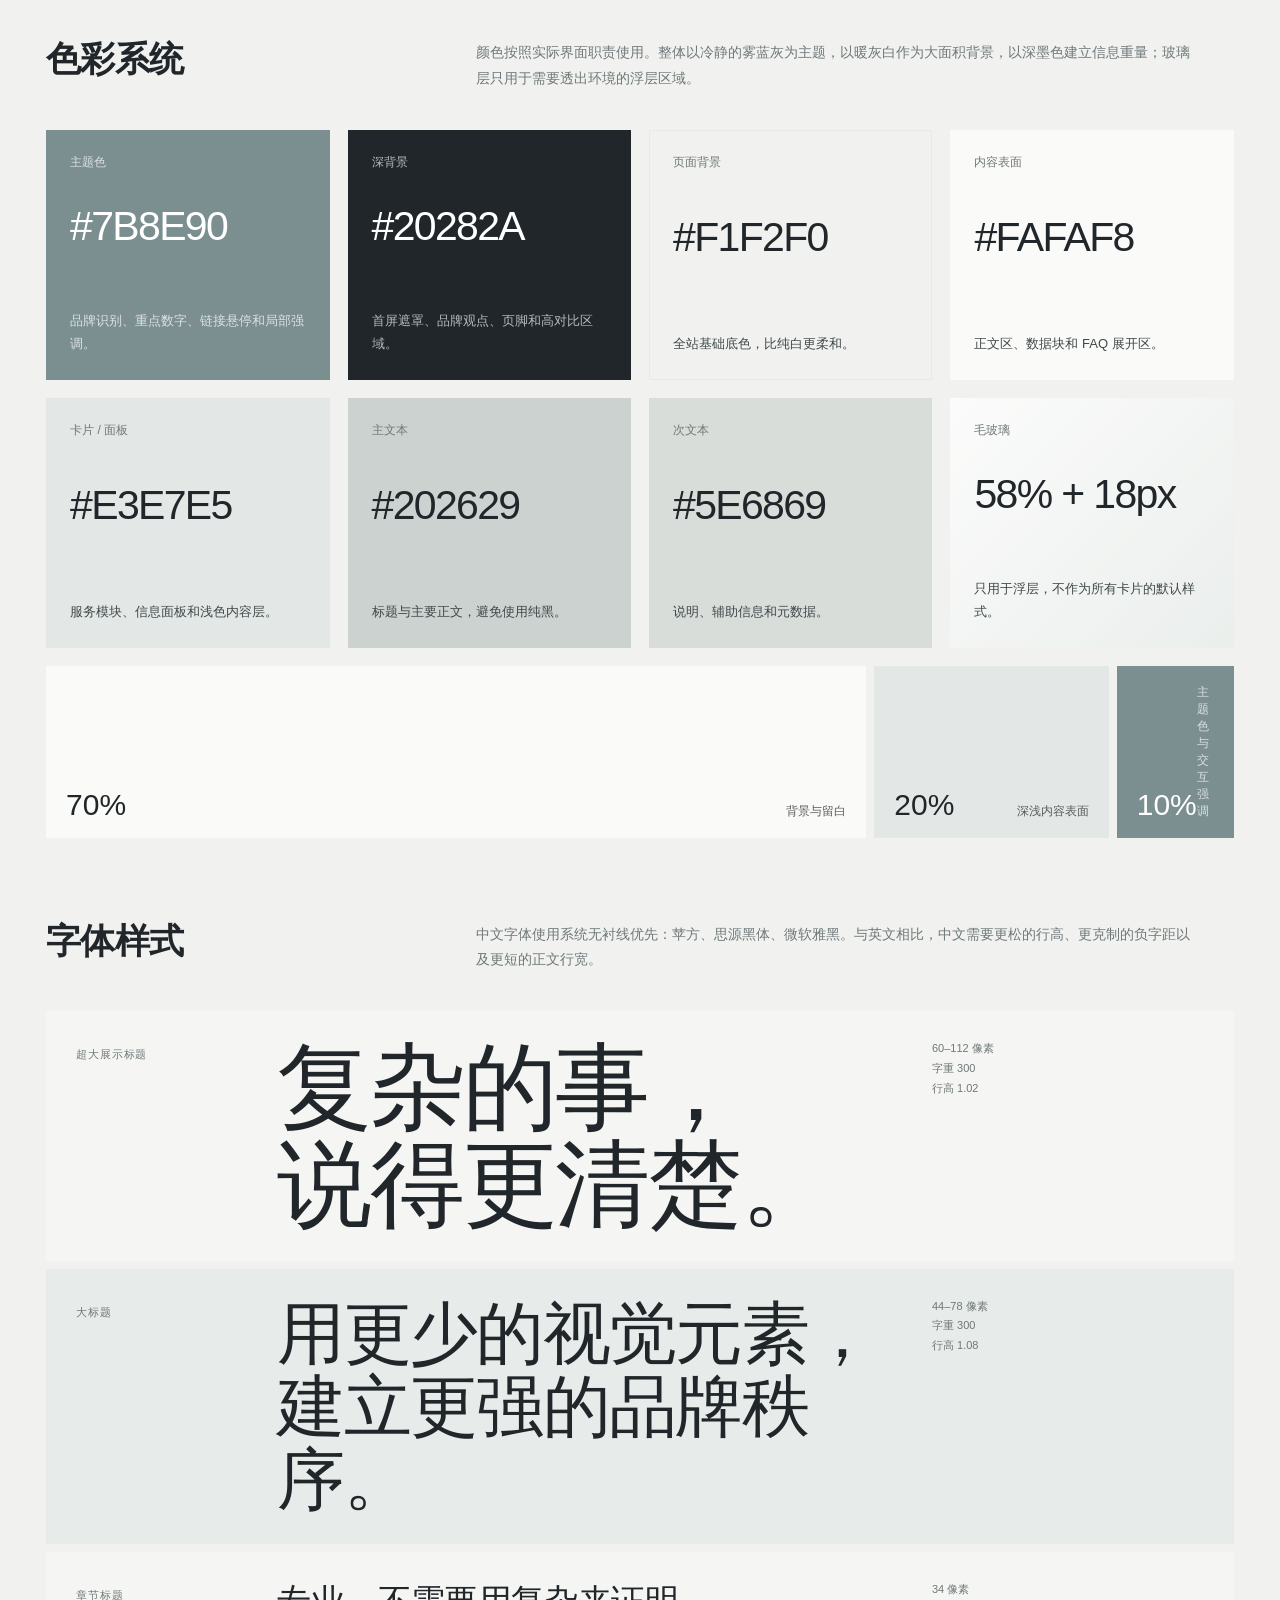
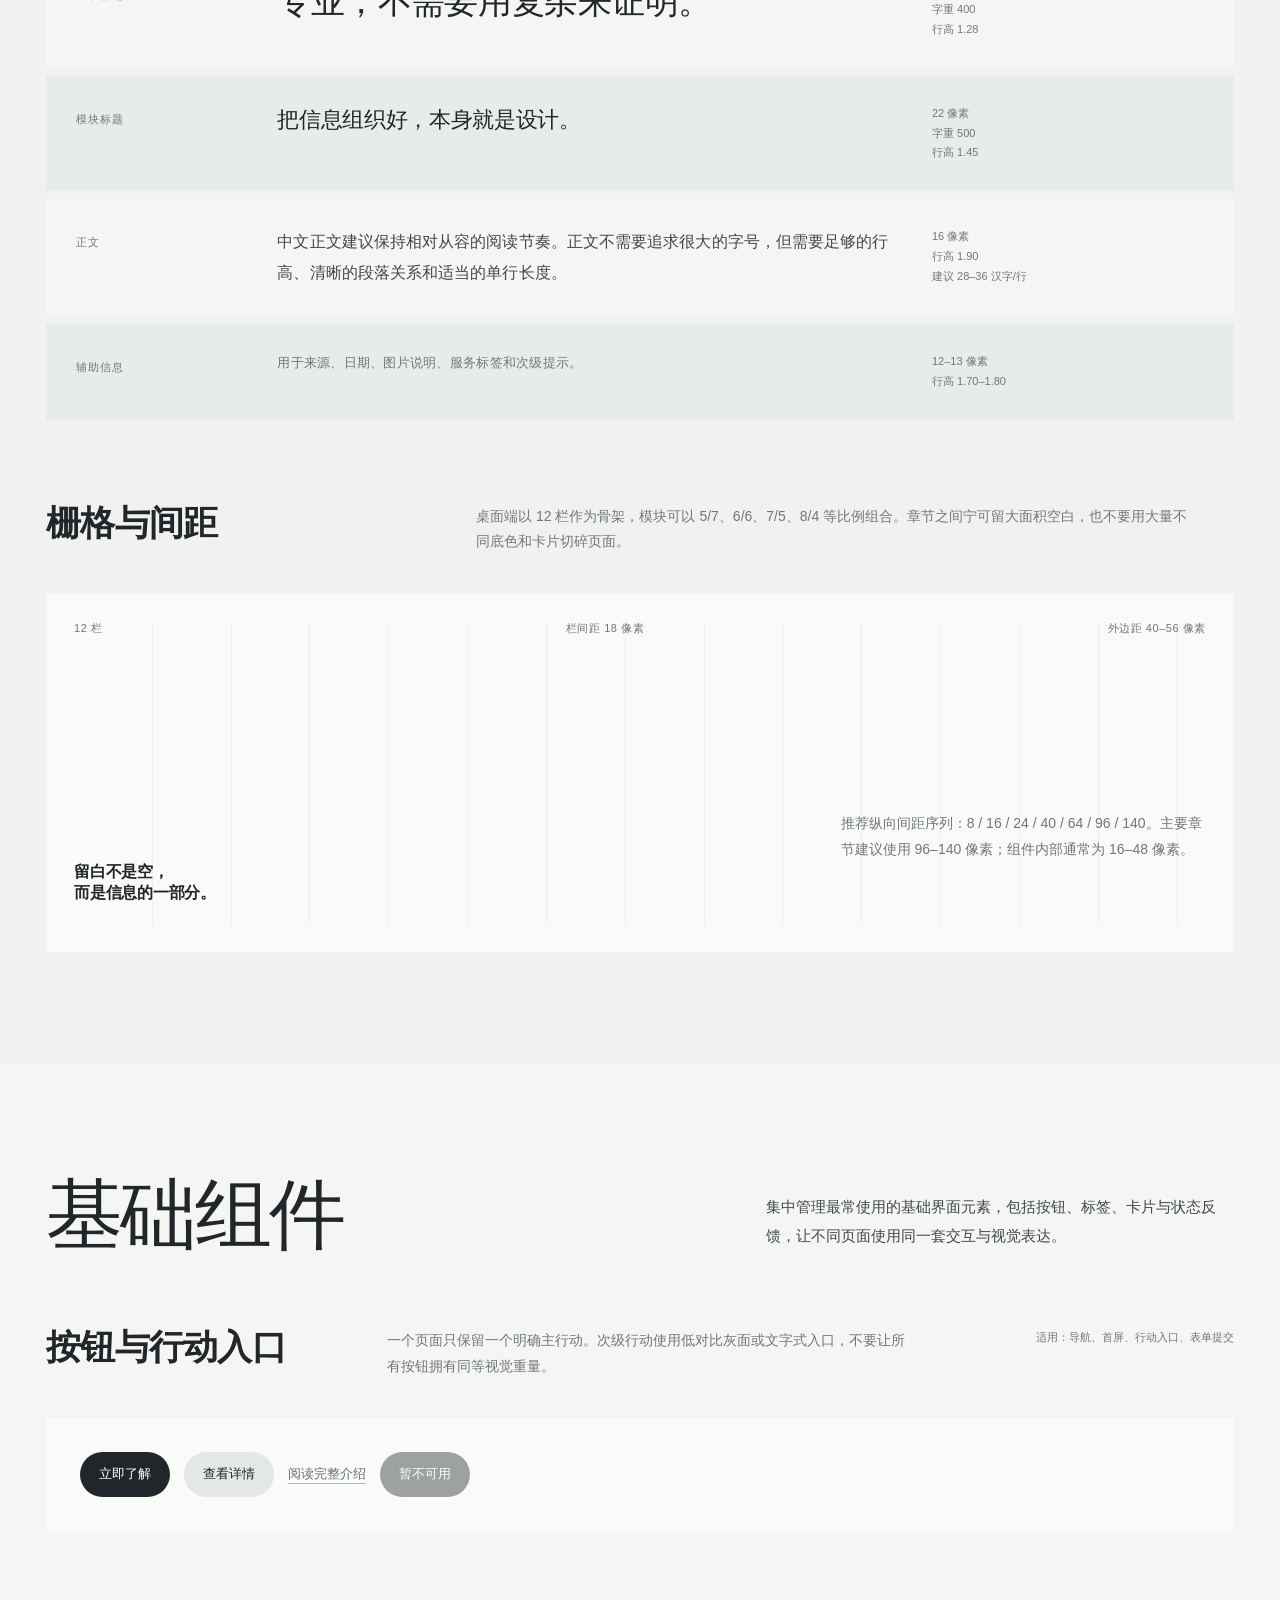
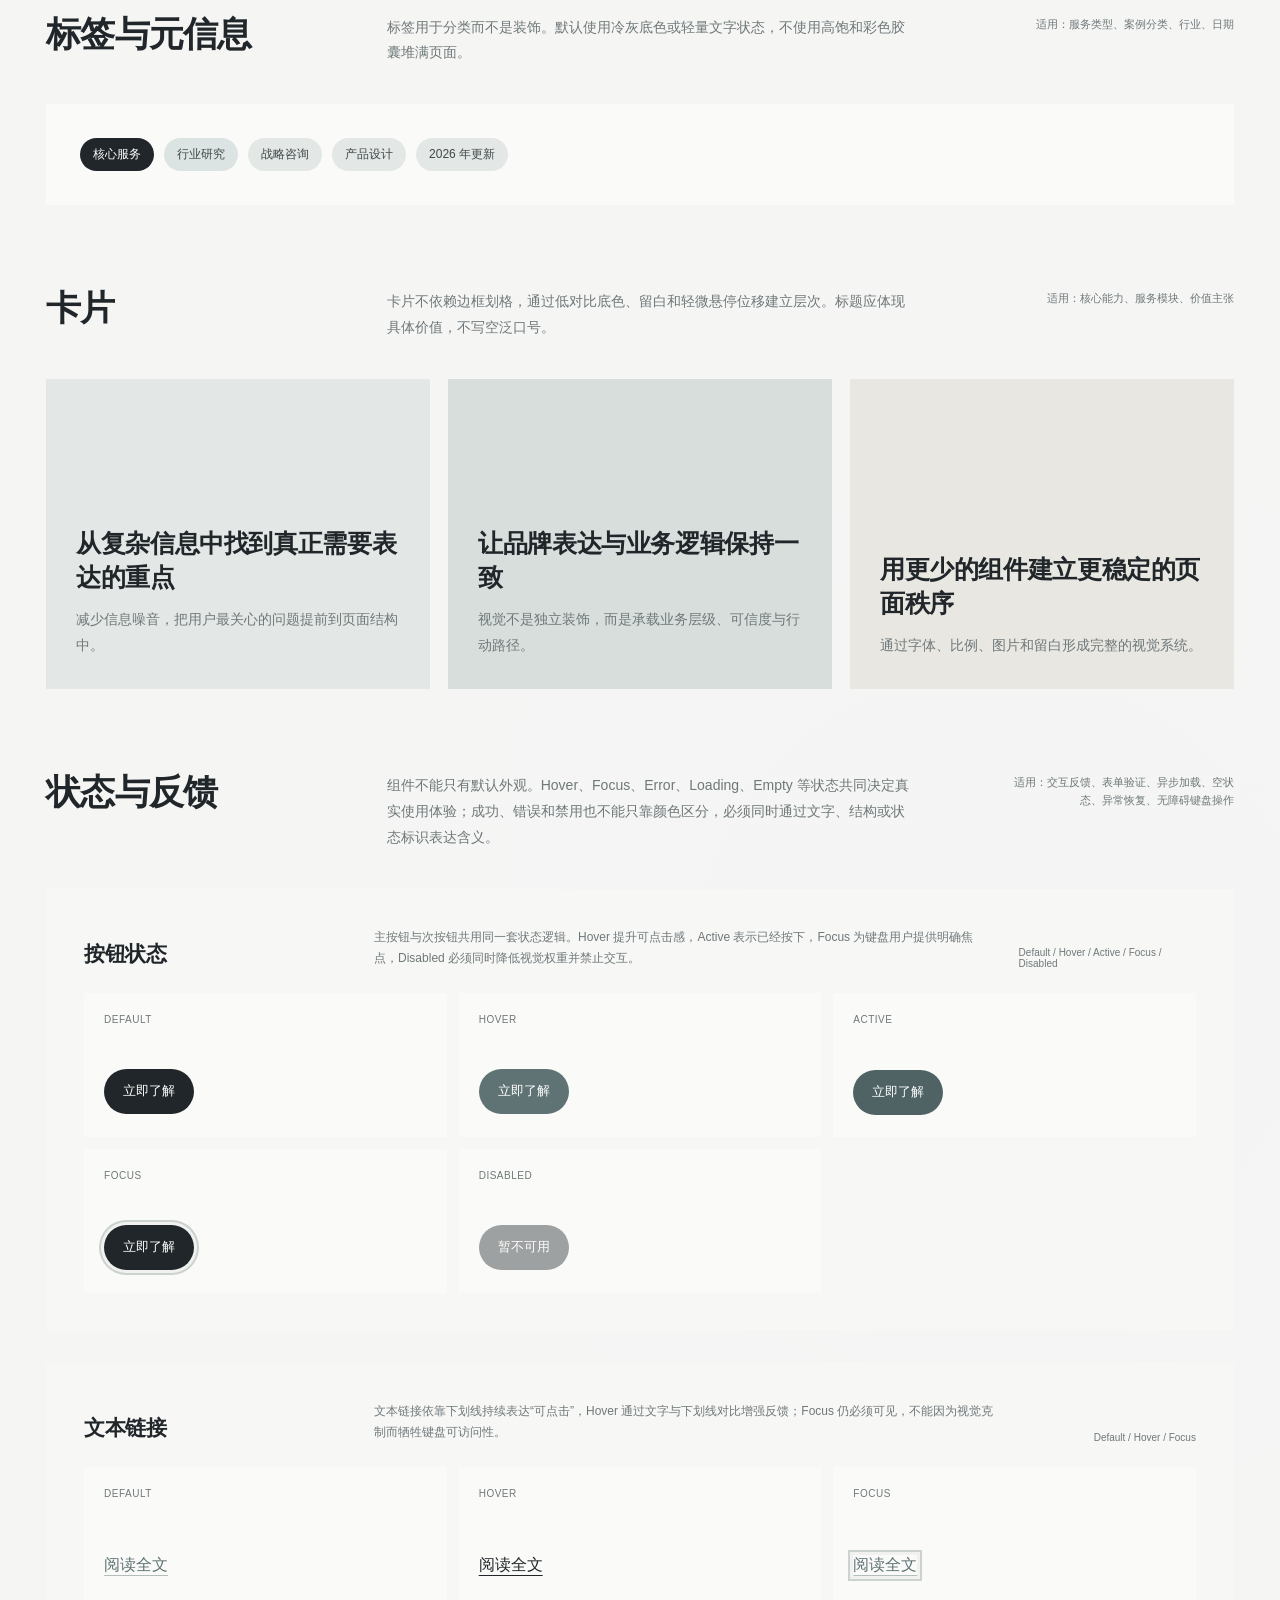
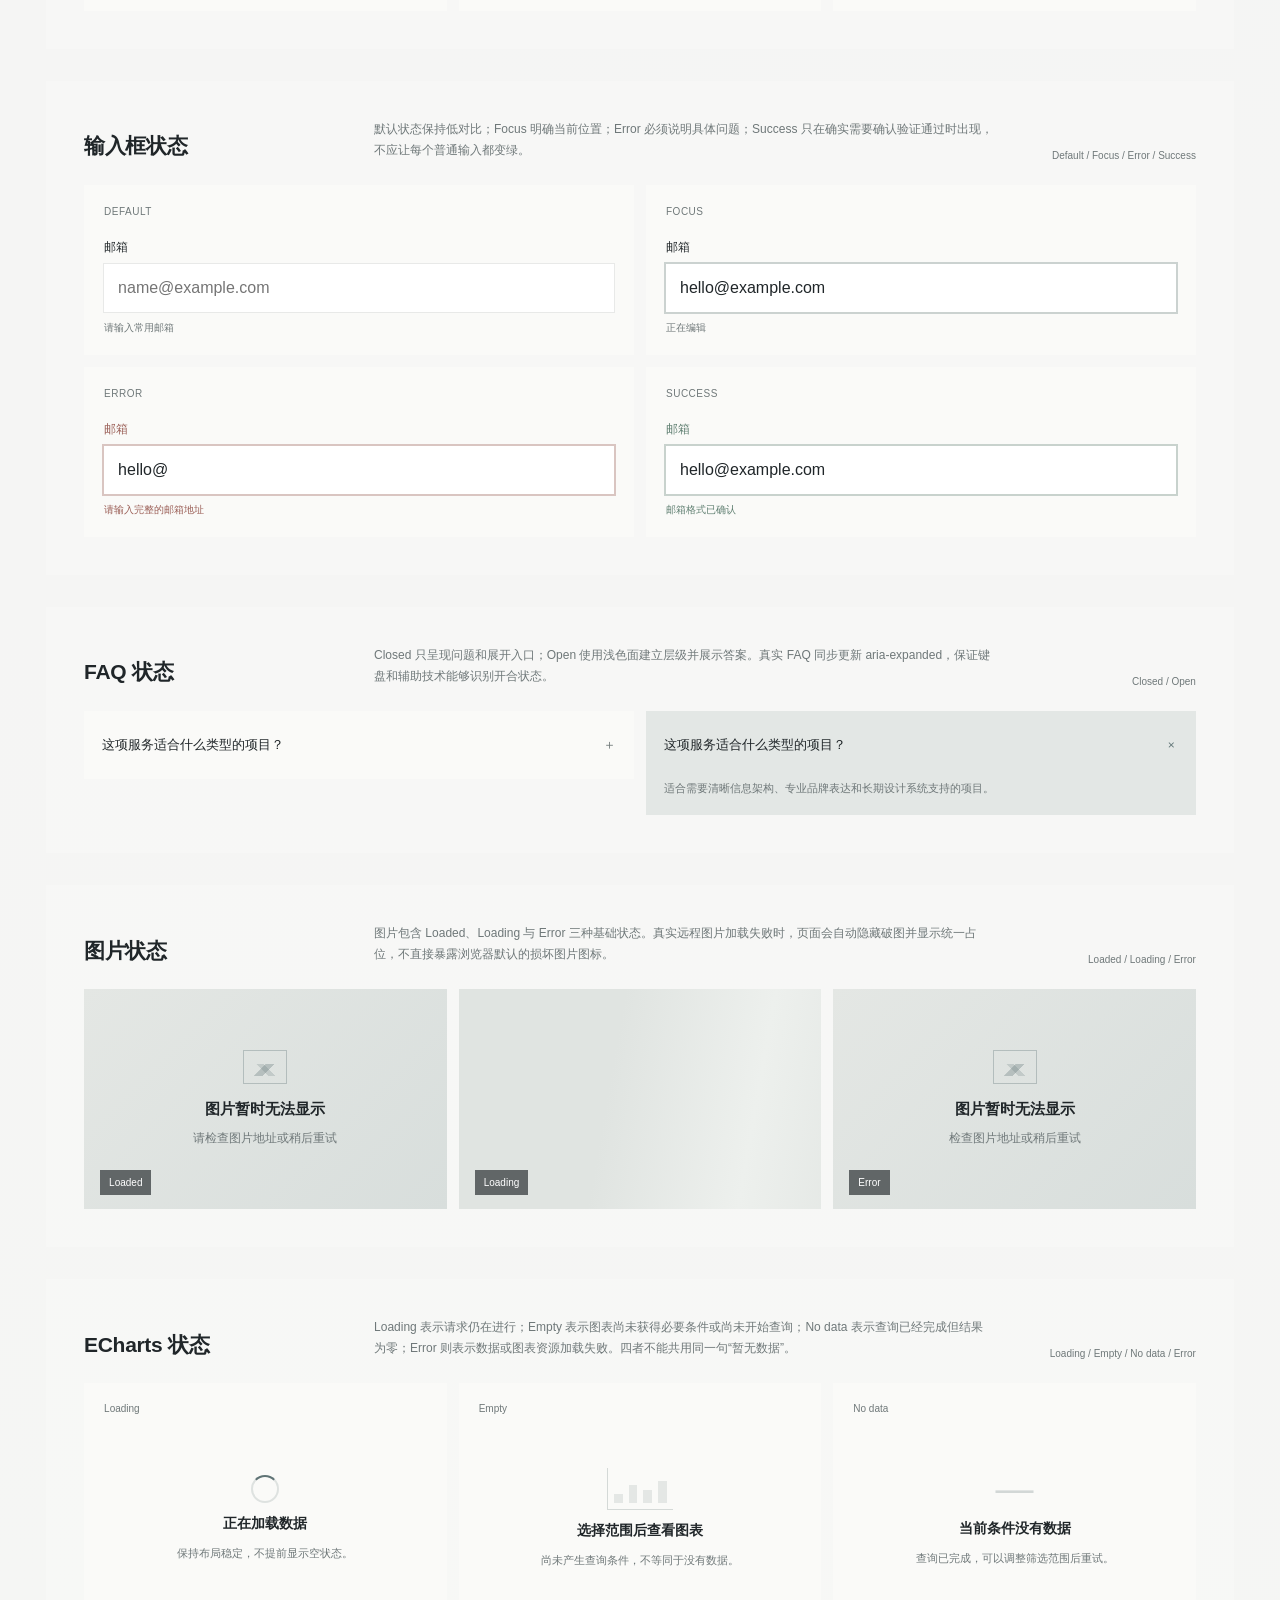
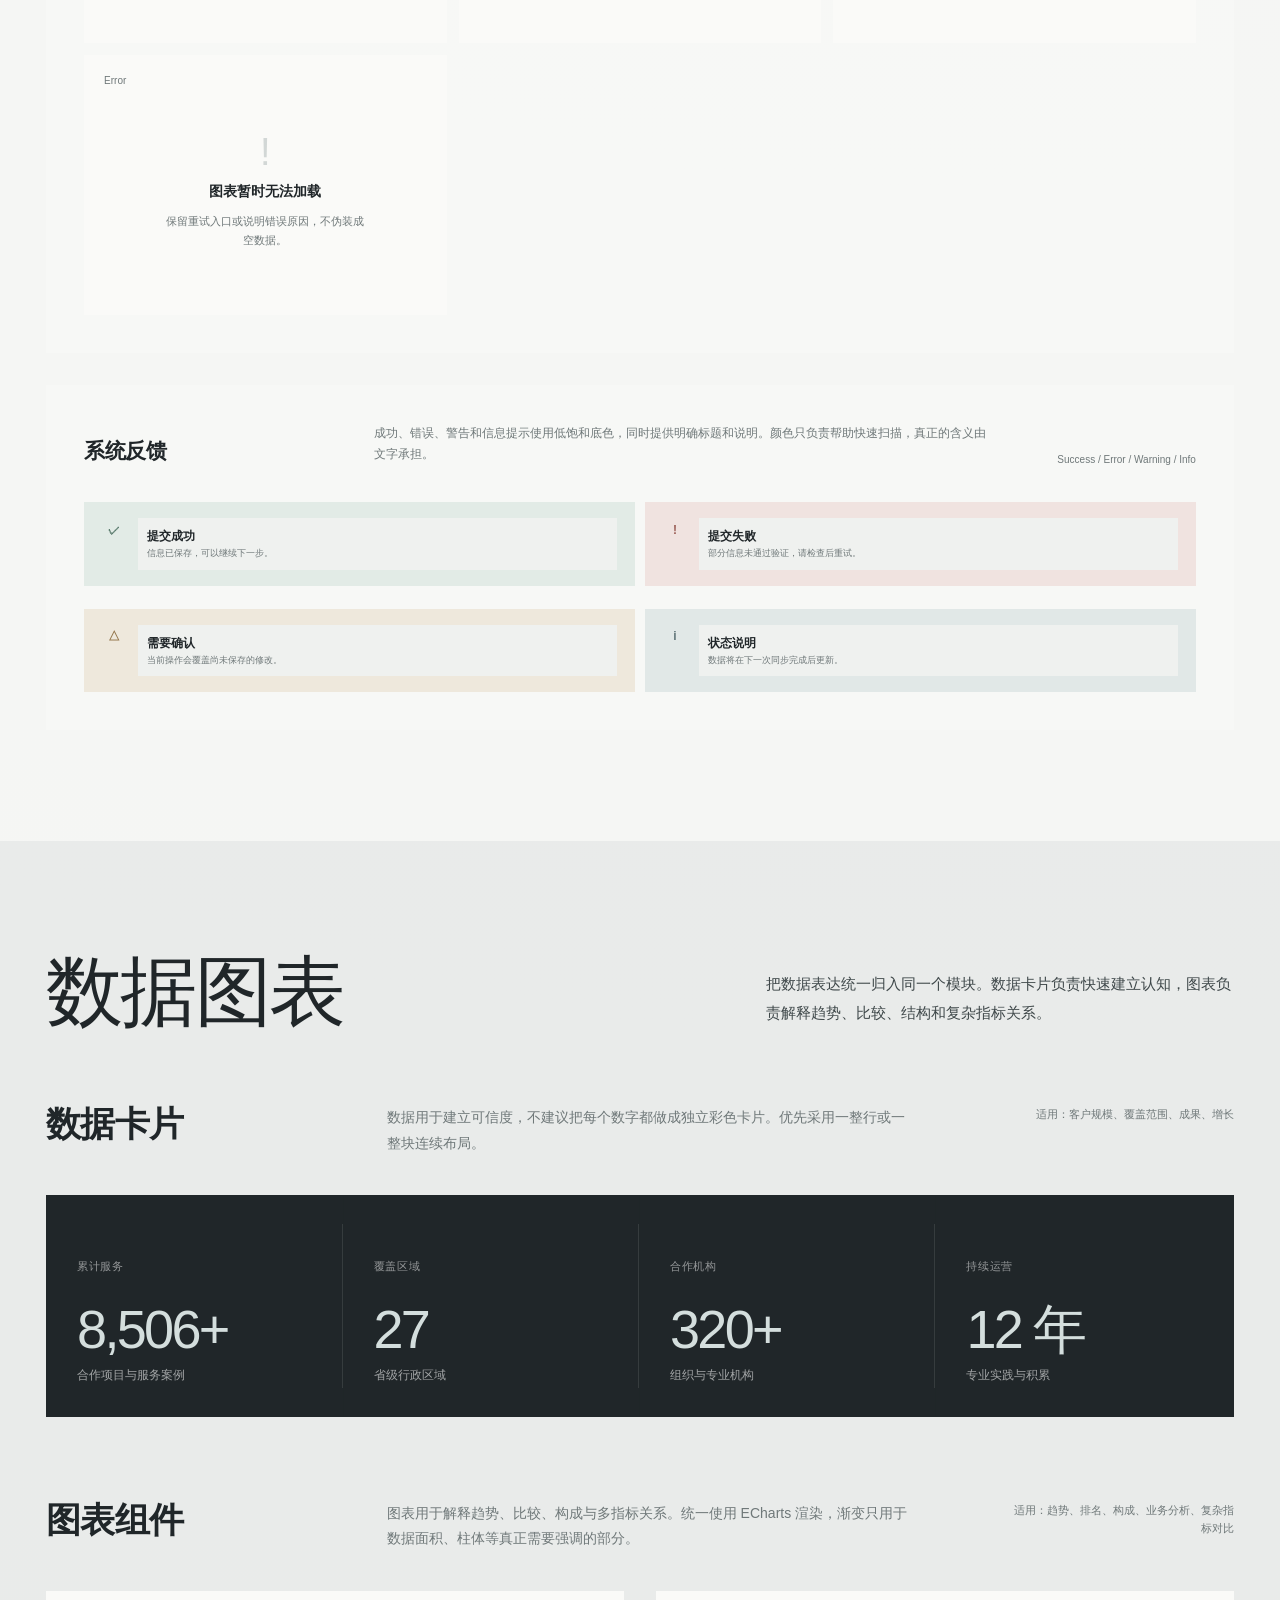
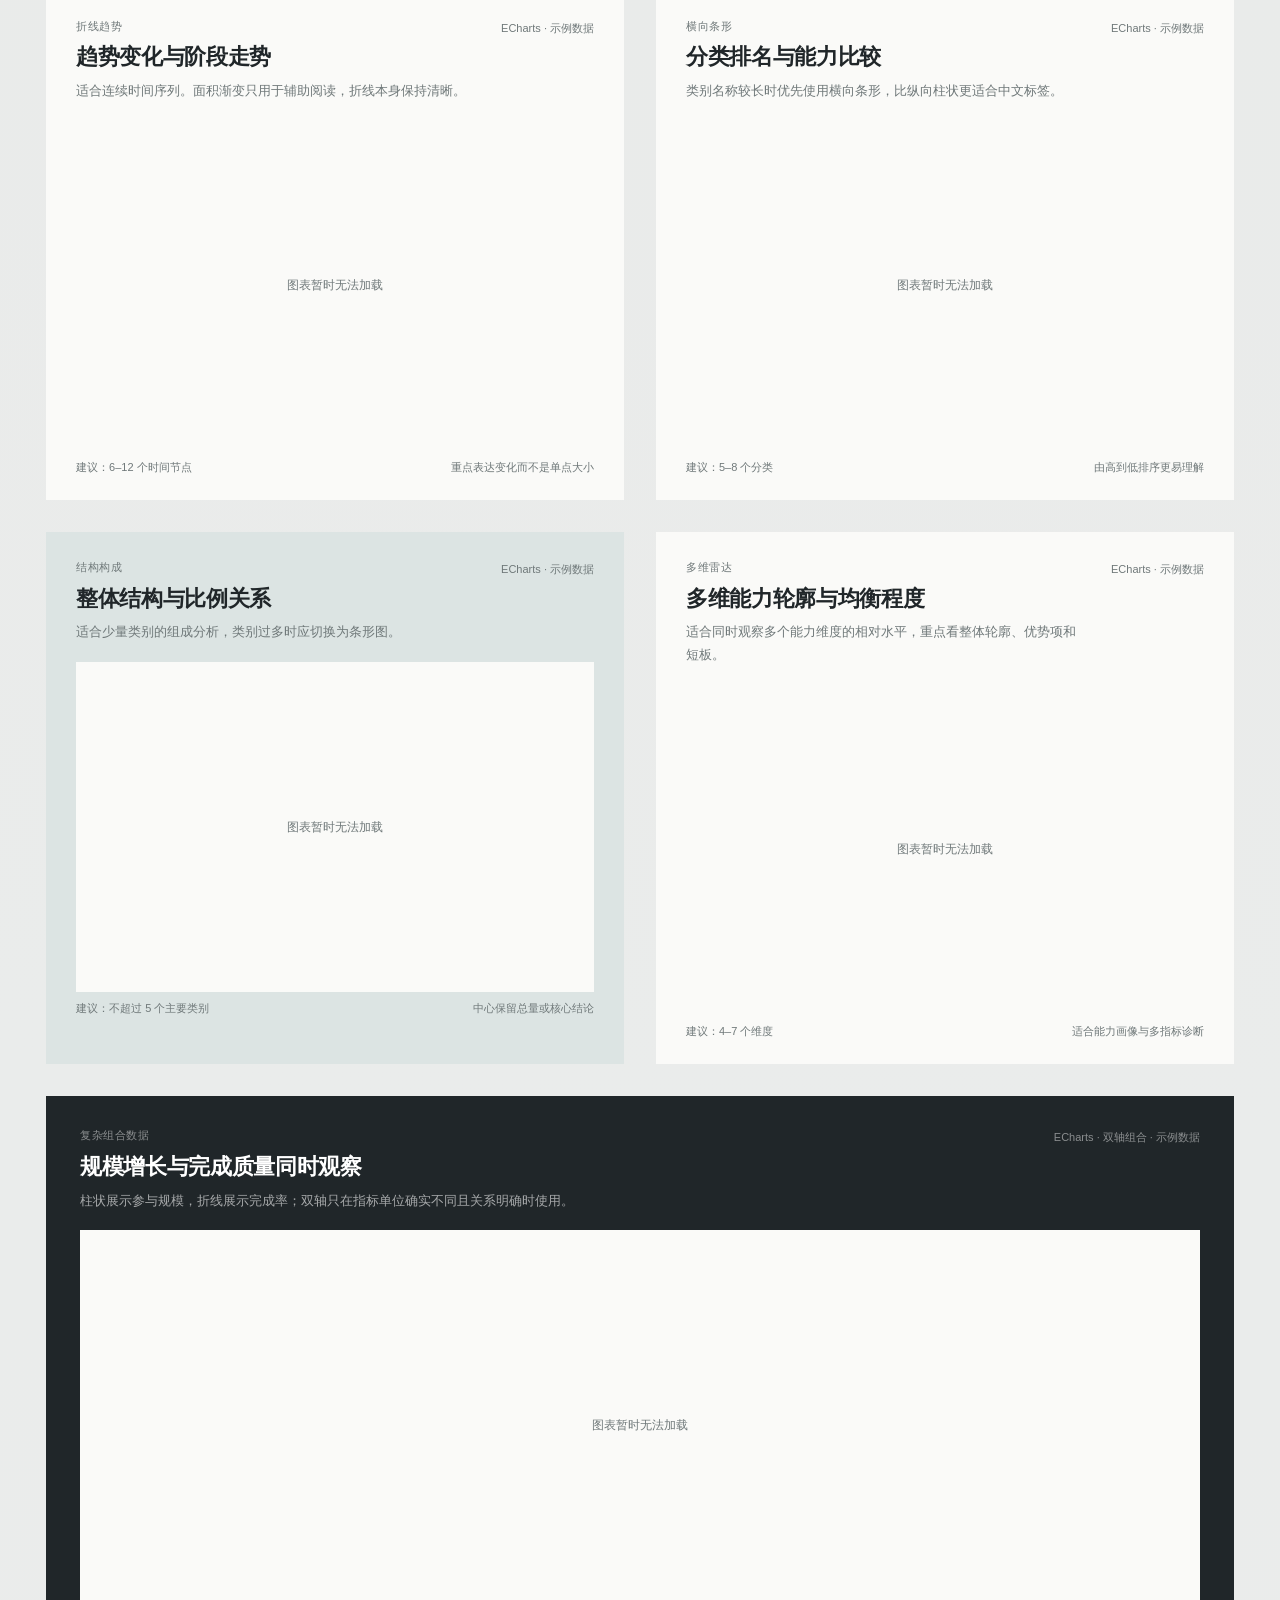
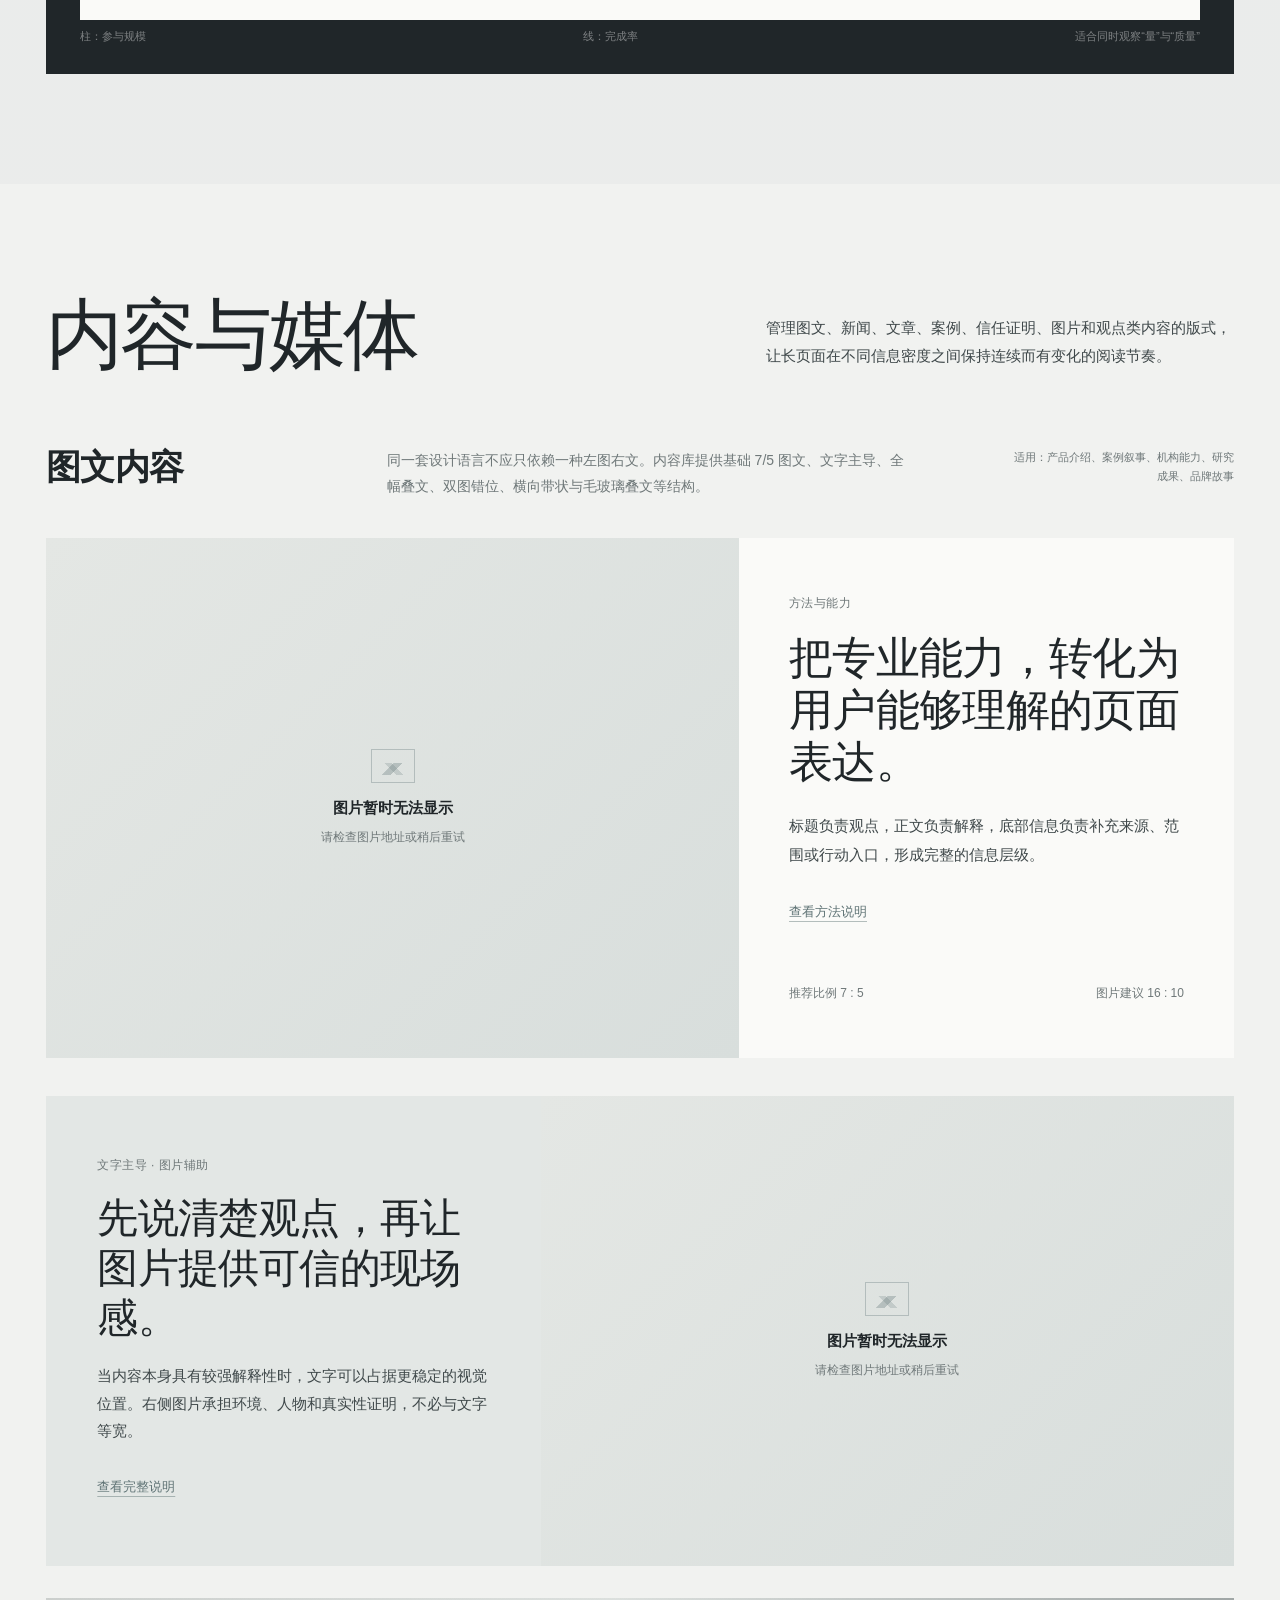
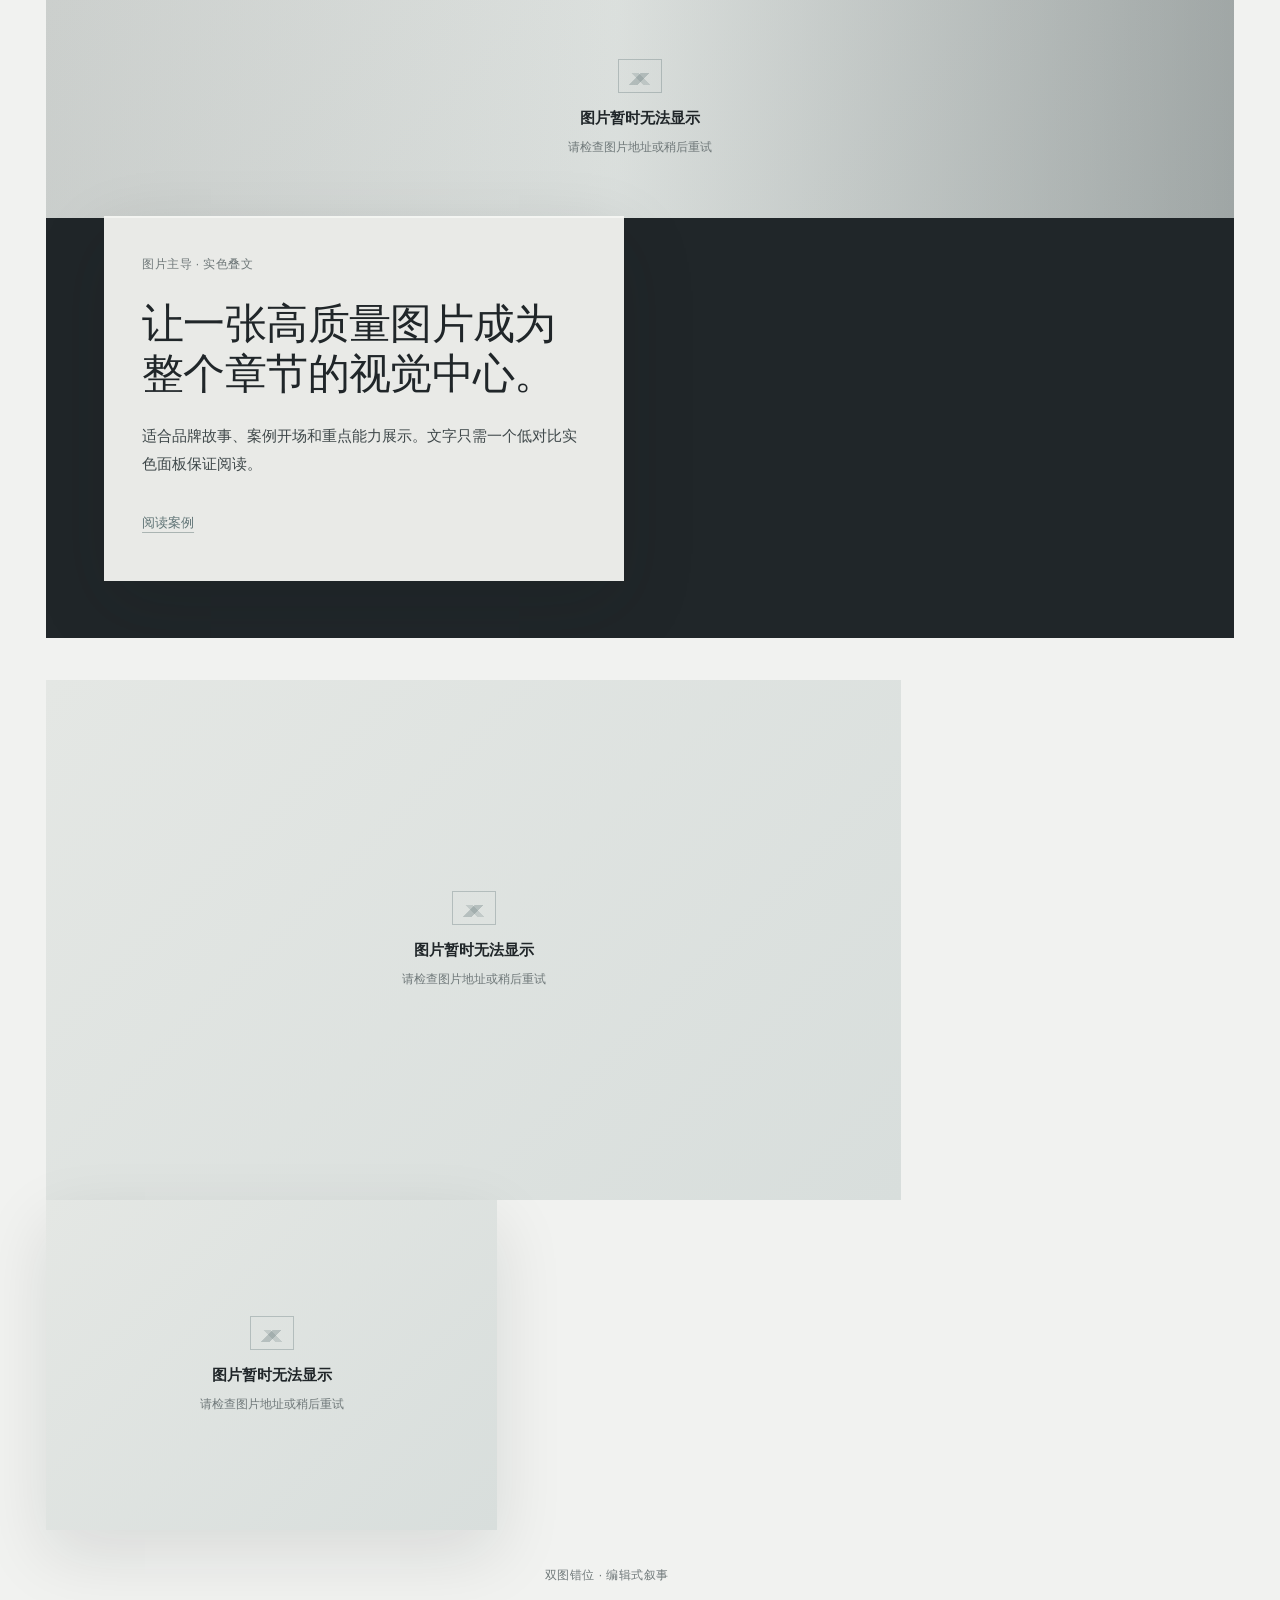
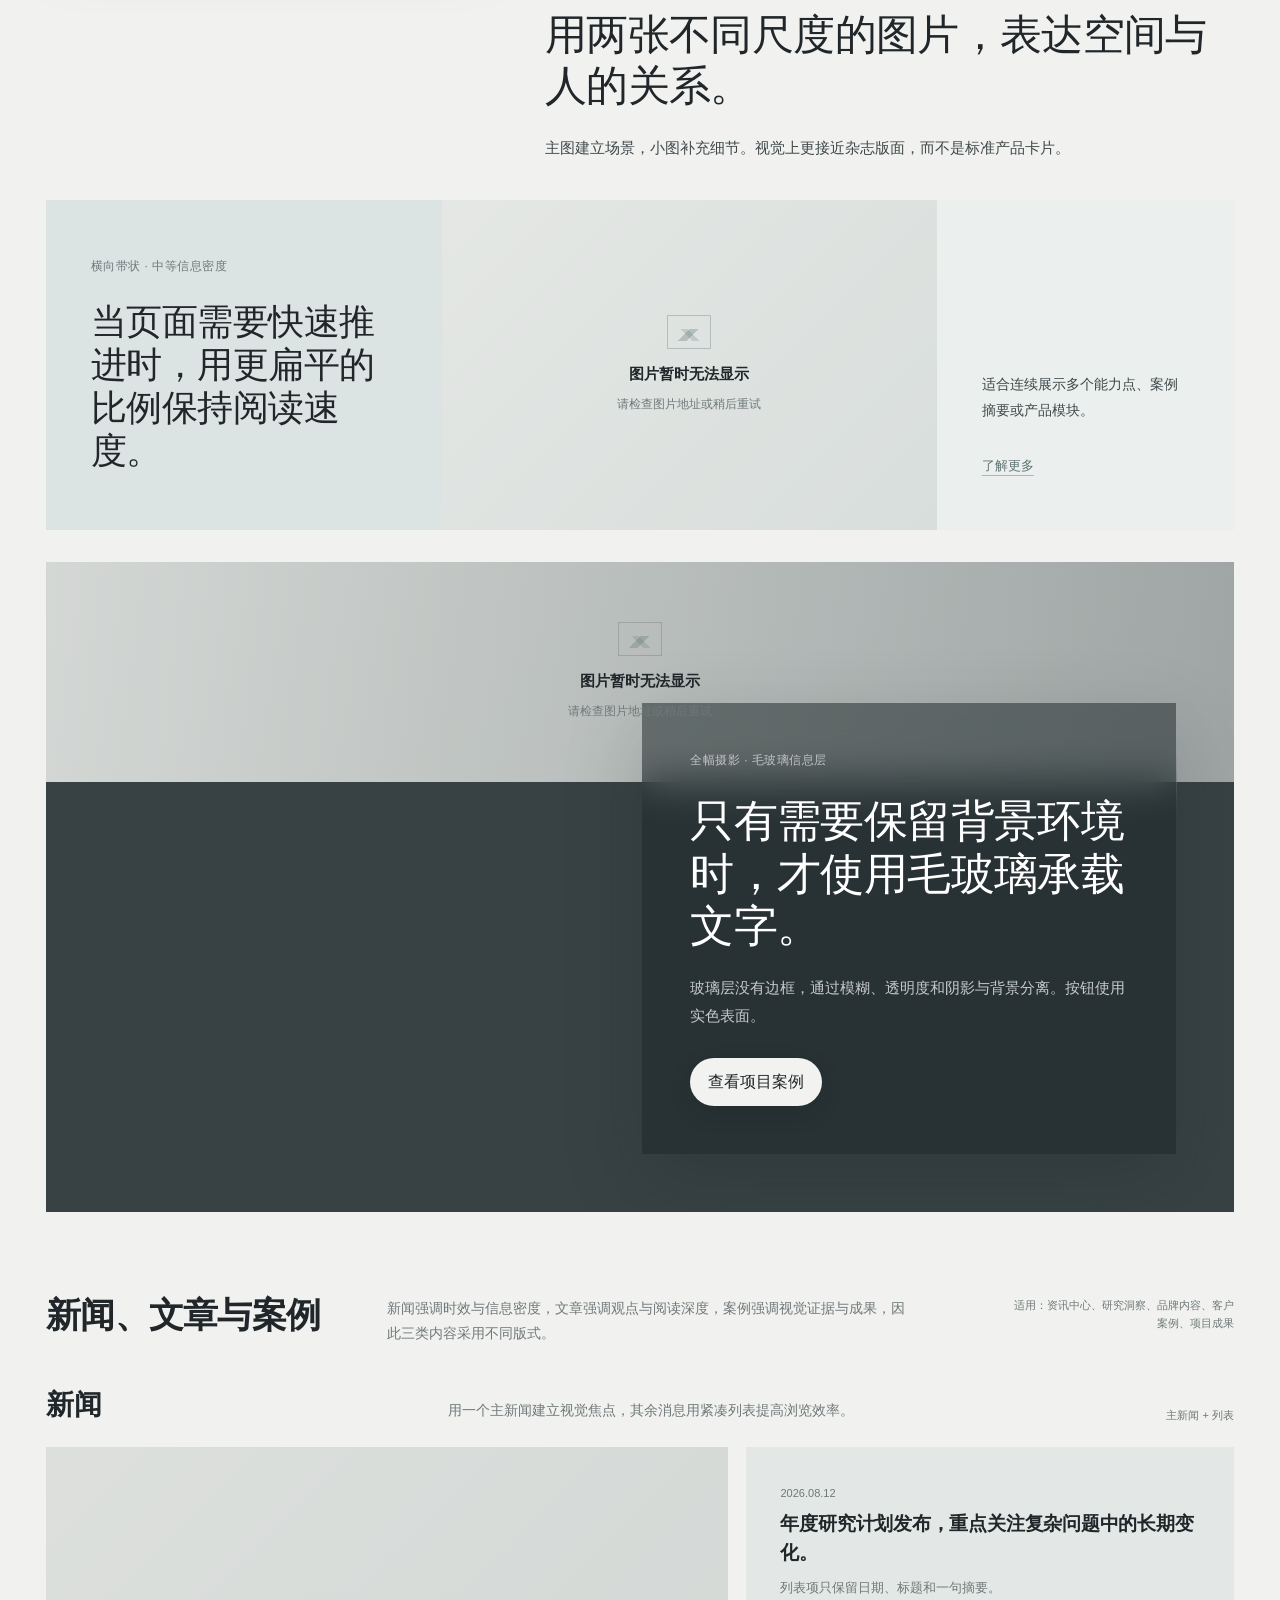
==== commit ae2ef409: "Add content and responsive guideline section" ====
--- a/index.html
+++ b/index.html
@@ -52,7 +52,6 @@
             <article class="原则"><div><h4>缓慢且方向明确</h4><p>动效以揭幕、平移、裁切和方向位移为主，不做弹跳、炫光或频繁缩放。</p></div></article>
           </div>
         </div>
-
         <div class="组件组 系统小模块 色彩系统组 显现">
           <div class="组件组头"><h3>色彩系统</h3><p>颜色按照实际界面职责使用。整体以冷静的雾蓝灰为主题，以暖灰白作为大面积背景，以深墨色建立信息重量；玻璃层只用于需要透出环境的浮层区域。</p></div>
           <div class="角色色板">
@@ -67,7 +66,6 @@
           </div>
           <div class="配色比例"><div><strong>70%</strong><span>背景与留白</span></div><div><strong>20%</strong><span>深浅内容表面</span></div><div><strong>10%</strong><span>主题色与交互强调</span></div></div>
         </div>
-
         <div class="组件组 系统小模块 字体样式组 显现">
           <div class="组件组头"><h3>字体样式</h3><p>中文字体使用系统无衬线优先：苹方、思源黑体、微软雅黑。与英文相比，中文需要更松的行高、更克制的负字距以及更短的正文行宽。</p></div>
           <div class="字板">
@@ -79,7 +77,6 @@
             <div class="字行"><div class="字标签">辅助信息</div><p class="字样 辅助样">用于来源、日期、图片说明、服务标签和次级提示。</p><div class="字规格">12–13 像素<br>行高 1.70–1.80</div></div>
           </div>
         </div>
-
         <div class="组件组 系统小模块 栅格间距组 显现">
           <div class="组件组头"><h3>栅格与间距</h3><p>桌面端以 12 栏作为骨架，模块可以 5/7、6/6、7/5、8/4 等比例组合。章节之间宁可留大面积空白，也不要用大量不同底色和卡片切碎页面。</p></div>
           <div class="栅格示意"><div class="栅格信息"><span>12 栏</span><span>栏间距 18 像素</span><span>外边距 40–56 像素</span></div><div class="栅格主"><h4>留白不是空，<br>而是信息的一部分。</h4></div><div class="栅格侧">推荐纵向间距序列：8 / 16 / 24 / 40 / 64 / 96 / 140。主要章节建议使用 96–140 像素；组件内部通常为 16–48 像素。</div></div>
@@ -95,76 +92,16 @@
         <div class="组件组 系统小模块 显现"><div class="组件组头"><h3>按钮与行动入口</h3><p>一个页面只保留一个明确主行动。次级行动使用低对比灰面或文字式入口，不要让所有按钮拥有同等视觉重量。</p><div class="用途">适用：导航、首屏、行动入口、表单提交</div></div><div class="按钮板"><button class="主按钮">立即了解</button><button class="次按钮">查看详情</button><button class="文字按钮">阅读完整介绍</button><button class="主按钮 禁用" disabled>暂不可用</button></div></div>
         <div class="组件组 系统小模块 显现"><div class="组件组头"><h3>标签与元信息</h3><p>标签用于分类而不是装饰。默认使用冷灰底色或轻量文字状态，不使用高饱和彩色胶囊堆满页面。</p><div class="用途">适用：服务类型、案例分类、行业、日期</div></div><div class="标签板"><span class="标签 深">核心服务</span><span class="标签 浅">行业研究</span><span class="标签">战略咨询</span><span class="标签">产品设计</span><span class="标签">2026 年更新</span></div></div>
         <div class="组件组 系统小模块 显现"><div class="组件组头"><h3>卡片</h3><p>卡片不依赖边框划格，通过低对比底色、留白和轻微悬停位移建立层次。标题应体现具体价值，不写空泛口号。</p><div class="用途">适用：核心能力、服务模块、价值主张</div></div><div class="信息卡板"><article class="信息卡"><div><h4>从复杂信息中找到真正需要表达的重点</h4><p>减少信息噪音，把用户最关心的问题提前到页面结构中。</p></div></article><article class="信息卡"><div><h4>让品牌表达与业务逻辑保持一致</h4><p>视觉不是独立装饰，而是承载业务层级、可信度与行动路径。</p></div></article><article class="信息卡"><div><h4>用更少的组件建立更稳定的页面秩序</h4><p>通过字体、比例、图片和留白形成完整的视觉系统。</p></div></article></div></div>
-
         <div class="组件组 系统小模块 状态反馈组 显现">
           <div class="组件组头"><h3>状态与反馈</h3><p>组件不能只有默认外观。Hover、Focus、Error、Loading、Empty 等状态共同决定真实使用体验；成功、错误和禁用也不能只靠颜色区分，必须同时通过文字、结构或状态标识表达含义。</p><div class="用途">适用：交互反馈、表单验证、异步加载、空状态、异常恢复、无障碍键盘操作</div></div>
           <div class="状态反馈库">
-            <section class="状态分组">
-              <div class="状态分组头"><h4>按钮状态</h4><p>主按钮与次按钮共用同一套状态逻辑。Hover 提升可点击感，Active 表示已经按下，Focus 为键盘用户提供明确焦点，Disabled 必须同时降低视觉权重并禁止交互。</p><span>Default / Hover / Active / Focus / Disabled</span></div>
-              <div class="状态网格">
-                <div class="状态样例"><span class="状态名">Default</span><div class="状态样例演示"><button class="主按钮">立即了解</button></div></div>
-                <div class="状态样例"><span class="状态名">Hover</span><div class="状态样例演示"><button class="主按钮 状态悬停">立即了解</button></div></div>
-                <div class="状态样例"><span class="状态名">Active</span><div class="状态样例演示"><button class="主按钮 状态按下">立即了解</button></div></div>
-                <div class="状态样例"><span class="状态名">Focus</span><div class="状态样例演示"><button class="主按钮 状态焦点">立即了解</button></div></div>
-                <div class="状态样例"><span class="状态名">Disabled</span><div class="状态样例演示"><button class="主按钮" disabled>暂不可用</button></div></div>
-              </div>
-            </section>
-
-            <section class="状态分组">
-              <div class="状态分组头"><h4>文本链接</h4><p>文本链接依靠下划线持续表达“可点击”，Hover 通过文字与下划线对比增强反馈；Focus 仍必须可见，不能因为视觉克制而牺牲键盘可访问性。</p><span>Default / Hover / Focus</span></div>
-              <div class="状态网格">
-                <div class="状态样例"><span class="状态名">Default</span><div class="状态样例演示"><a class="状态文本链接" href="#模块-基础组件">阅读全文</a></div></div>
-                <div class="状态样例"><span class="状态名">Hover</span><div class="状态样例演示"><a class="状态文本链接 状态悬停" href="#模块-基础组件">阅读全文</a></div></div>
-                <div class="状态样例"><span class="状态名">Focus</span><div class="状态样例演示"><a class="状态文本链接 状态焦点" href="#模块-基础组件">阅读全文</a></div></div>
-              </div>
-            </section>
-
-            <section class="状态分组">
-              <div class="状态分组头"><h4>输入框状态</h4><p>默认状态保持低对比；Focus 明确当前位置；Error 必须说明具体问题；Success 只在确实需要确认验证通过时出现，不应让每个普通输入都变绿。</p><span>Default / Focus / Error / Success</span></div>
-              <div class="状态网格 状态输入网格">
-                <div class="状态样例"><span class="状态名">Default</span><div class="状态输入"><label for="state-input-default">邮箱</label><input id="state-input-default" placeholder="name@example.com"><small>请输入常用邮箱</small></div></div>
-                <div class="状态样例"><span class="状态名">Focus</span><div class="状态输入 模拟焦点"><label for="state-input-focus">邮箱</label><input id="state-input-focus" value="hello@example.com"><small>正在编辑</small></div></div>
-                <div class="状态样例"><span class="状态名">Error</span><div class="状态输入 模拟错误"><label for="state-input-error">邮箱</label><input id="state-input-error" value="hello@" aria-invalid="true"><small>请输入完整的邮箱地址</small></div></div>
-                <div class="状态样例"><span class="状态名">Success</span><div class="状态输入 模拟成功"><label for="state-input-success">邮箱</label><input id="state-input-success" value="hello@example.com"><small>邮箱格式已确认</small></div></div>
-              </div>
-            </section>
-
-            <section class="状态分组">
-              <div class="状态分组头"><h4>FAQ 状态</h4><p>Closed 只呈现问题和展开入口；Open 使用浅色面建立层级并展示答案。真实 FAQ 同步更新 aria-expanded，保证键盘和辅助技术能够识别开合状态。</p><span>Closed / Open</span></div>
-              <div class="状态网格 状态FAQ网格">
-                <div class="状态FAQ"><div class="状态FAQ头"><span>这项服务适合什么类型的项目？</span><i>＋</i></div></div>
-                <div class="状态FAQ 打开"><div class="状态FAQ头"><span>这项服务适合什么类型的项目？</span><i>＋</i></div><div class="状态FAQ答">适合需要清晰信息架构、专业品牌表达和长期设计系统支持的项目。</div></div>
-              </div>
-            </section>
-
-            <section class="状态分组">
-              <div class="状态分组头"><h4>图片状态</h4><p>图片包含 Loaded、Loading 与 Error 三种基础状态。真实远程图片加载失败时，页面会自动隐藏破图并显示统一占位，不直接暴露浏览器默认的损坏图片图标。</p><span>Loaded / Loading / Error</span></div>
-              <div class="状态网格 状态图片网格">
-                <div class="状态图片"><img src="https://images.unsplash.com/photo-1497366811353-6870744d04b2?auto=format&fit=crop&w=900&q=82" alt="已加载的办公空间示例"><span class="图片状态文字">Loaded</span></div>
-                <div class="状态图片"><div class="图片骨架"></div><span class="图片状态文字">Loading</span></div>
-                <div class="状态图片 图片加载失败"><span class="图片失败占位"><span><i class="图片失败符号" aria-hidden="true"></i><strong>图片暂时无法显示</strong><span>检查图片地址或稍后重试</span></span></span><span class="图片状态文字">Error</span></div>
-              </div>
-            </section>
-
-            <section class="状态分组">
-              <div class="状态分组头"><h4>ECharts 状态</h4><p>Loading 表示请求仍在进行；Empty 表示图表尚未获得必要条件或尚未开始查询；No data 表示查询已经完成但结果为零；Error 则表示数据或图表资源加载失败。四者不能共用同一句“暂无数据”。</p><span>Loading / Empty / No data / Error</span></div>
-              <div class="状态网格 状态图表网格">
-                <div class="状态图表"><span>Loading</span><div class="图表状态舞台"><div class="图表状态中心"><i class="图表加载旋转" aria-hidden="true"></i><strong>正在加载数据</strong><span>保持布局稳定，不提前显示空状态。</span></div></div></div>
-                <div class="状态图表"><span>Empty</span><div class="图表状态舞台"><div class="图表状态中心"><span class="图表空图形" aria-hidden="true"><i></i><i></i><i></i><i></i></span><strong>选择范围后查看图表</strong><span>尚未产生查询条件，不等同于没有数据。</span></div></div></div>
-                <div class="状态图表"><span>No data</span><div class="图表状态舞台"><div class="图表状态中心"><span class="无数据符号" aria-hidden="true">—</span><strong>当前条件没有数据</strong><span>查询已完成，可以调整筛选范围后重试。</span></div></div></div>
-                <div class="状态图表"><span>Error</span><div class="图表状态舞台"><div class="图表状态中心"><span class="无数据符号" aria-hidden="true">!</span><strong>图表暂时无法加载</strong><span>保留重试入口或说明错误原因，不伪装成空数据。</span></div></div></div>
-              </div>
-            </section>
-
-            <section class="状态分组">
-              <div class="状态分组头"><h4>系统反馈</h4><p>成功、错误、警告和信息提示使用低饱和底色，同时提供明确标题和说明。颜色只负责帮助快速扫描，真正的含义由文字承担。</p><span>Success / Error / Warning / Info</span></div>
-              <div class="反馈消息网格">
-                <div class="反馈消息 成功"><b>✓</b><div><strong>提交成功</strong><p>信息已保存，可以继续下一步。</p></div></div>
-                <div class="反馈消息 错误"><b>!</b><div><strong>提交失败</strong><p>部分信息未通过验证，请检查后重试。</p></div></div>
-                <div class="反馈消息 警告"><b>△</b><div><strong>需要确认</strong><p>当前操作会覆盖尚未保存的修改。</p></div></div>
-                <div class="反馈消息 信息"><b>i</b><div><strong>状态说明</strong><p>数据将在下一次同步完成后更新。</p></div></div>
-              </div>
-            </section>
+            <section class="状态分组"><div class="状态分组头"><h4>按钮状态</h4><p>主按钮与次按钮共用同一套状态逻辑。Hover 提升可点击感，Active 表示已经按下，Focus 为键盘用户提供明确焦点，Disabled 必须同时降低视觉权重并禁止交互。</p><span>Default / Hover / Active / Focus / Disabled</span></div><div class="状态网格"><div class="状态样例"><span class="状态名">Default</span><div class="状态样例演示"><button class="主按钮">立即了解</button></div></div><div class="状态样例"><span class="状态名">Hover</span><div class="状态样例演示"><button class="主按钮 状态悬停">立即了解</button></div></div><div class="状态样例"><span class="状态名">Active</span><div class="状态样例演示"><button class="主按钮 状态按下">立即了解</button></div></div><div class="状态样例"><span class="状态名">Focus</span><div class="状态样例演示"><button class="主按钮 状态焦点">立即了解</button></div></div><div class="状态样例"><span class="状态名">Disabled</span><div class="状态样例演示"><button class="主按钮" disabled>暂不可用</button></div></div></div></section>
+            <section class="状态分组"><div class="状态分组头"><h4>文本链接</h4><p>文本链接依靠下划线持续表达“可点击”，Hover 通过文字与下划线对比增强反馈；Focus 仍必须可见，不能因为视觉克制而牺牲键盘可访问性。</p><span>Default / Hover / Focus</span></div><div class="状态网格"><div class="状态样例"><span class="状态名">Default</span><div class="状态样例演示"><a class="状态文本链接" href="#模块-基础组件">阅读全文</a></div></div><div class="状态样例"><span class="状态名">Hover</span><div class="状态样例演示"><a class="状态文本链接 状态悬停" href="#模块-基础组件">阅读全文</a></div></div><div class="状态样例"><span class="状态名">Focus</span><div class="状态样例演示"><a class="状态文本链接 状态焦点" href="#模块-基础组件">阅读全文</a></div></div></div></section>
+            <section class="状态分组"><div class="状态分组头"><h4>输入框状态</h4><p>默认状态保持低对比；Focus 明确当前位置；Error 必须说明具体问题；Success 只在确实需要确认验证通过时出现，不应让每个普通输入都变绿。</p><span>Default / Focus / Error / Success</span></div><div class="状态网格 状态输入网格"><div class="状态样例"><span class="状态名">Default</span><div class="状态输入"><label for="state-input-default">邮箱</label><input id="state-input-default" placeholder="name@example.com"><small>请输入常用邮箱</small></div></div><div class="状态样例"><span class="状态名">Focus</span><div class="状态输入 模拟焦点"><label for="state-input-focus">邮箱</label><input id="state-input-focus" value="hello@example.com"><small>正在编辑</small></div></div><div class="状态样例"><span class="状态名">Error</span><div class="状态输入 模拟错误"><label for="state-input-error">邮箱</label><input id="state-input-error" value="hello@" aria-invalid="true"><small>请输入完整的邮箱地址</small></div></div><div class="状态样例"><span class="状态名">Success</span><div class="状态输入 模拟成功"><label for="state-input-success">邮箱</label><input id="state-input-success" value="hello@example.com"><small>邮箱格式已确认</small></div></div></div></section>
+            <section class="状态分组"><div class="状态分组头"><h4>FAQ 状态</h4><p>Closed 只呈现问题和展开入口；Open 使用浅色面建立层级并展示答案。真实 FAQ 同步更新 aria-expanded，保证键盘和辅助技术能够识别开合状态。</p><span>Closed / Open</span></div><div class="状态网格 状态FAQ网格"><div class="状态FAQ"><div class="状态FAQ头"><span>这项服务适合什么类型的项目？</span><i>＋</i></div></div><div class="状态FAQ 打开"><div class="状态FAQ头"><span>这项服务适合什么类型的项目？</span><i>＋</i></div><div class="状态FAQ答">适合需要清晰信息架构、专业品牌表达和长期设计系统支持的项目。</div></div></div></section>
+            <section class="状态分组"><div class="状态分组头"><h4>图片状态</h4><p>图片包含 Loaded、Loading 与 Error 三种基础状态。真实远程图片加载失败时，页面会自动隐藏破图并显示统一占位，不直接暴露浏览器默认的损坏图片图标。</p><span>Loaded / Loading / Error</span></div><div class="状态网格 状态图片网格"><div class="状态图片"><img src="https://images.unsplash.com/photo-1497366811353-6870744d04b2?auto=format&fit=crop&w=900&q=82" alt="已加载的办公空间示例"><span class="图片状态文字">Loaded</span></div><div class="状态图片"><div class="图片骨架"></div><span class="图片状态文字">Loading</span></div><div class="状态图片 图片加载失败"><span class="图片失败占位"><span><i class="图片失败符号" aria-hidden="true"></i><strong>图片暂时无法显示</strong><span>检查图片地址或稍后重试</span></span></span><span class="图片状态文字">Error</span></div></div></section>
+            <section class="状态分组"><div class="状态分组头"><h4>ECharts 状态</h4><p>Loading 表示请求仍在进行；Empty 表示图表尚未获得必要条件或尚未开始查询；No data 表示查询已经完成但结果为零；Error 则表示数据或图表资源加载失败。四者不能共用同一句“暂无数据”。</p><span>Loading / Empty / No data / Error</span></div><div class="状态网格 状态图表网格"><div class="状态图表"><span>Loading</span><div class="图表状态舞台"><div class="图表状态中心"><i class="图表加载旋转" aria-hidden="true"></i><strong>正在加载数据</strong><span>保持布局稳定，不提前显示空状态。</span></div></div></div><div class="状态图表"><span>Empty</span><div class="图表状态舞台"><div class="图表状态中心"><span class="图表空图形" aria-hidden="true"><i></i><i></i><i></i><i></i></span><strong>选择范围后查看图表</strong><span>尚未产生查询条件，不等同于没有数据。</span></div></div></div><div class="状态图表"><span>No data</span><div class="图表状态舞台"><div class="图表状态中心"><span class="无数据符号" aria-hidden="true">—</span><strong>当前条件没有数据</strong><span>查询已完成，可以调整筛选范围后重试。</span></div></div></div><div class="状态图表"><span>Error</span><div class="图表状态舞台"><div class="图表状态中心"><span class="无数据符号" aria-hidden="true">!</span><strong>图表暂时无法加载</strong><span>保留重试入口或说明错误原因，不伪装成空数据。</span></div></div></div></div></section>
+            <section class="状态分组"><div class="状态分组头"><h4>系统反馈</h4><p>成功、错误、警告和信息提示使用低饱和底色，同时提供明确标题和说明。颜色只负责帮助快速扫描，真正的含义由文字承担。</p><span>Success / Error / Warning / Info</span></div><div class="反馈消息网格"><div class="反馈消息 成功"><b>✓</b><div><strong>提交成功</strong><p>信息已保存，可以继续下一步。</p></div></div><div class="反馈消息 错误"><b>!</b><div><strong>提交失败</strong><p>部分信息未通过验证，请检查后重试。</p></div></div><div class="反馈消息 警告"><b>△</b><div><strong>需要确认</strong><p>当前操作会覆盖尚未保存的修改。</p></div></div><div class="反馈消息 信息"><b>i</b><div><strong>状态说明</strong><p>数据将在下一次同步完成后更新。</p></div></div></div></section>
           </div>
         </div>
       </div>
@@ -186,19 +123,8 @@
       <header class="系统模块头"><h2 class="系统模块标题">内容与媒体</h2><p class="系统模块说明">管理图文、新闻、文章、案例、信任证明、图片和观点类内容的版式，让长页面在不同信息密度之间保持连续而有变化的阅读节奏。</p></header>
       <div class="系统模块内容">
         <div class="组件组 系统小模块 图文内容库组 显现"><div class="组件组头"><h3>图文内容</h3><p>同一套设计语言不应只依赖一种左图右文。内容库提供基础 7/5 图文、文字主导、全幅叠文、双图错位、横向带状与毛玻璃叠文等结构。</p><div class="用途">适用：产品介绍、案例叙事、机构能力、研究成果、品牌故事</div></div><div class="图文板"><div class="图文图"><img src="https://images.unsplash.com/photo-1497366811353-6870744d04b2?auto=format&fit=crop&w=1600&q=85" alt="现代办公空间"></div><div class="图文文"><div><span class="小标">方法与能力</span><h4>把专业能力，转化为用户能够理解的页面表达。</h4><p>标题负责观点，正文负责解释，底部信息负责补充来源、范围或行动入口，形成完整的信息层级。</p><button class="文字按钮">查看方法说明</button></div><div class="底部"><span>推荐比例 7 : 5</span><span>图片建议 16 : 10</span></div></div></div><div class="图文组合库"><article class="图文组合 图文反向"><div class="组合文字"><span class="组合标签">文字主导 · 图片辅助</span><h4>先说清楚观点，再让图片提供可信的现场感。</h4><p>当内容本身具有较强解释性时，文字可以占据更稳定的视觉位置。右侧图片承担环境、人物和真实性证明，不必与文字等宽。</p><a class="文字按钮" href="#模块-内容媒体">查看完整说明</a></div><figure class="组合主图"><img src="https://images.unsplash.com/photo-1521737711867-e3b97375f902?auto=format&fit=crop&w=1600&q=85" alt="团队讨论场景"></figure></article><article class="图文组合 全幅叠文"><figure class="全幅背景"><img src="https://images.unsplash.com/photo-1497366216548-37526070297c?auto=format&fit=crop&w=1800&q=85" alt="现代建筑办公空间"></figure><div class="叠文面板"><span class="组合标签">图片主导 · 实色叠文</span><h4>让一张高质量图片成为整个章节的视觉中心。</h4><p>适合品牌故事、案例开场和重点能力展示。文字只需一个低对比实色面板保证阅读。</p><a class="文字按钮" href="#模块-内容媒体">阅读案例</a></div></article><article class="图文组合 双图错位"><div class="双图区域"><figure class="双图大"><img src="https://images.unsplash.com/photo-1497366754035-f200968a6e72?auto=format&fit=crop&w=1400&q=85" alt="办公空间"></figure><figure class="双图小"><img src="https://images.unsplash.com/photo-1524758631624-e2822e304c36?auto=format&fit=crop&w=1000&q=85" alt="团队协作"></figure></div><div class="双图文字"><span class="组合标签">双图错位 · 编辑式叙事</span><h4>用两张不同尺度的图片，表达空间与人的关系。</h4><p>主图建立场景，小图补充细节。视觉上更接近杂志版面，而不是标准产品卡片。</p></div></article><article class="图文组合 横向带状"><div class="带状文字"><span class="组合标签">横向带状 · 中等信息密度</span><h4>当页面需要快速推进时，用更扁平的比例保持阅读速度。</h4></div><figure class="带状图片"><img src="https://images.unsplash.com/photo-1527192491265-7e15c55b1ed2?auto=format&fit=crop&w=1600&q=85" alt="会议空间"></figure><div class="带状说明"><p>适合连续展示多个能力点、案例摘要或产品模块。</p><a class="文字按钮" href="#模块-内容媒体">了解更多</a></div></article><article class="图文组合 玻璃叠文组合"><figure class="玻璃组合背景"><img src="https://images.unsplash.com/photo-1497215728101-856f4ea42174?auto=format&fit=crop&w=1800&q=85" alt="明亮办公空间"></figure><div class="玻璃组合文案"><span class="组合标签">全幅摄影 · 毛玻璃信息层</span><h4>只有需要保留背景环境时，才使用毛玻璃承载文字。</h4><p>玻璃层没有边框，通过模糊、透明度和阴影与背景分离。按钮使用实色表面。</p><button class="玻璃按钮">查看项目案例</button></div></article></div></div>
-
         <div class="组件组 系统小模块 内容发布组 显现"><div class="组件组头"><h3>新闻、文章与案例</h3><p>新闻强调时效与信息密度，文章强调观点与阅读深度，案例强调视觉证据与成果，因此三类内容采用不同版式。</p><div class="用途">适用：资讯中心、研究洞察、品牌内容、客户案例、项目成果</div></div><div class="内容组件库"><section class="内容分组 新闻组件"><div class="内容分组头"><h4>新闻</h4><p>用一个主新闻建立视觉焦点，其余消息用紧凑列表提高浏览效率。</p><span>主新闻 + 列表</span></div><div class="新闻布局"><article class="主新闻"><img src="https://images.unsplash.com/photo-1521737711867-e3b97375f902?auto=format&fit=crop&w=1800&q=85" alt="团队交流与协作场景"><div class="主新闻文案"><div class="内容元信息"><span>机构动态</span><time>2026.08.18</time></div><h5>新的研究与服务中心正式启用，进一步连接研究、实践与真实应用。</h5><p>主新闻适合承载近期最重要的信息，同时保持足够的背景图空间。</p><a class="内容文本链接" href="#模块-内容媒体">阅读新闻</a></div></article><div class="新闻列表"><article class="新闻条目"><time>2026.08.12</time><h5>年度研究计划发布，重点关注复杂问题中的长期变化。</h5><p>列表项只保留日期、标题和一句摘要。</p></article><article class="新闻条目"><time>2026.08.05</time><h5>跨专业团队完成新一轮产品与服务验证。</h5><p>不需要每条新闻都配置图片。</p></article><article class="新闻条目"><time>2026.07.28</time><h5>开放新的合作申请，面向机构与专业团队。</h5><p>重要入口可以使用清晰的文本链接。</p><a class="内容文本链接" href="#模块-内容媒体">查看全部新闻</a></article></div></div></section><section class="内容分组 文章组件"><div class="内容分组头"><h4>文章与洞察</h4><p>主文章使用大图与大标题，次级文章降低视觉重量。</p><span>编辑式内容组合</span></div><div class="文章布局"><article class="文章主项"><figure class="文章主图"><img src="https://images.unsplash.com/photo-1497366754035-f200968a6e72?auto=format&fit=crop&w=1600&q=85" alt="空间与工作场景"></figure><div class="文章主文"><div class="内容元信息"><span>方法与洞察</span><span>8 分钟阅读</span></div><h5>复杂项目真正需要的，不是更多信息，而是更好的信息结构。</h5><p>长文章标题应承担观点表达，摘要只负责说明阅读价值。</p><a class="内容文本链接" href="#模块-内容媒体">阅读全文</a></div></article><div class="文章侧栏"><article class="文章侧项"><figure class="文章侧图"><img src="https://images.unsplash.com/photo-1497366216548-37526070297c?auto=format&fit=crop&w=900&q=82" alt="建筑与工作空间"></figure><div class="文章侧文"><div class="内容元信息"><span>品牌表达</span></div><h5>为什么成熟的页面往往比想象中更克制？</h5><p>从尺度、留白和信息优先级理解视觉秩序。</p><a class="内容文本链接" href="#模块-内容媒体">阅读文章</a></div></article><article class="文章侧项"><figure class="文章侧图"><img src="https://images.unsplash.com/photo-1524758631624-e2822e304c36?auto=format&fit=crop&w=900&q=82" alt="团队协作"></figure><div class="文章侧文"><div class="内容元信息"><span>组织与协作</span></div><h5>设计系统如何减少团队反复沟通与重复决策。</h5><p>把共识写进组件，而不是依赖个人记忆。</p><a class="内容文本链接" href="#模块-内容媒体">阅读文章</a></div></article></div></div></section><section class="内容分组 案例组件"><div class="内容分组头"><h4>案例</h4><p>案例优先用图片证明真实场景，再用极少文字说明项目类型、成果和价值。</p><span>非等宽图片矩阵</span></div><div class="案例布局"><article class="案例项 案例主项"><img src="https://images.unsplash.com/photo-1497366811353-6870744d04b2?auto=format&fit=crop&w=1800&q=85" alt="现代办公项目"><div class="案例文案"><span class="案例标签">品牌与空间系统</span><h5>把复杂业务转化为统一、可信、可持续的品牌体验。</h5><p>主案例使用更大图片与更少文字，重点突出结果与视觉证据。</p></div></article><article class="案例项"><img src="https://images.unsplash.com/photo-1527192491265-7e15c55b1ed2?auto=format&fit=crop&w=1000&q=82" alt="会议空间项目"><div class="案例文案"><span class="案例标签">研究与咨询</span><h5>从研究结果到可执行方案</h5></div></article><article class="案例项"><img src="https://images.unsplash.com/photo-1497215728101-856f4ea42174?auto=format&fit=crop&w=1000&q=82" alt="办公空间案例"><div class="案例文案"><span class="案例标签">产品与服务设计</span><h5>建立长期一致的服务体验</h5></div></article></div></section></div></div>
-
-        <div class="组件组 系统小模块 信任证明组 显现">
-          <div class="组件组头"><h3>信任与证明</h3><p>可信度不应只靠一排 Logo。合作机构说明谁与你一起工作，客户评价说明真实感受，专家团队说明由谁负责，资质与成果则提供可核验的证据类型。</p><div class="用途">适用：品牌背书、合作伙伴、客户评价、专家团队、研究成果、资质荣誉</div></div>
-          <div class="信任证明库">
-            <section class="信任分组"><div class="信任分组头"><h4>合作机构</h4><p>使用连续字标横带体现合作范围。示例仅为中性占位品牌，实际项目应替换为已获授权的真实机构标识。</p><span>Logo strip · 示例字标</span></div><div class="合作字标带"><div class="合作字标"><strong>NORTH</strong></div><div class="合作字标"><strong>MERIDIAN</strong></div><div class="合作字标"><strong>FIELDWORK</strong></div><div class="合作字标"><strong>ATLAS</strong></div><div class="合作字标"><strong>COMMON</strong></div><div class="合作字标"><strong>STUDIO 27</strong></div></div></section>
-            <section class="信任分组"><div class="信任分组头"><h4>客户评价</h4><p>不要堆很多短评。选择一条能说明合作价值的完整判断，再用右侧事实补充项目背景。</p><span>Testimonial · 示例内容</span></div><div class="客户评价板"><div class="客户评价正文"><blockquote>“真正有价值的不是把页面做得更复杂，而是帮助团队重新确认：什么最重要、为什么重要，以及用户下一步应该做什么。”</blockquote><div class="客户评价来源"><strong>客户评价示例</strong><span>项目负责人 · 品牌与数字体验项目</span></div></div><aside class="客户评价事实"><span>项目事实示例</span><strong>6 个月</strong><p>从研究、信息架构到设计系统与上线验证，形成一套可以持续使用的页面表达体系。</p></aside></div></section>
-            <section class="信任分组"><div class="信任分组头"><h4>专家与团队</h4><p>专业服务更适合呈现团队如何共同工作，而不是制作一面头像名片墙。用真实工作场景建立可信度，再用职能说明专业分工。</p><span>Team expertise · 角色结构</span></div><div class="专家团队板"><figure class="专家团队图"><img src="https://images.unsplash.com/photo-1524758631624-e2822e304c36?auto=format&fit=crop&w=1800&q=85" alt="专业团队协作场景"><figcaption><span>真实工作场景</span><span>研究 · 策略 · 设计 · 实施</span></figcaption></figure><div class="专家团队列表"><p class="专家团队引导">团队介绍重点说明谁负责什么，以及不同专业如何共同形成结果。姓名、职称和机构信息应以真实可核验资料替换。</p><div class="专家角色"><span>研究负责人</span><div><h5>把问题转化为可验证的研究判断</h5><p>负责研究设计、证据筛选、用户洞察与关键结论。</p></div></div><div class="专家角色"><span>策略负责人</span><div><h5>把研究判断转化为结构和决策</h5><p>负责价值主张、信息架构、内容优先级与行动路径。</p></div></div><div class="专家角色"><span>设计负责人</span><div><h5>把策略落实为一致的视觉与体验</h5><p>负责设计系统、关键界面、交互细节与最终质量。</p></div></div></div></div></section>
-            <section class="信任分组"><div class="信任分组头"><h4>资质与成果</h4><p>这一结构用于放置真正可以核验的证据：资质文件、研究成果、标准规范、行业荣誉或第三方认证。示例文档不代表真实资质。</p><span>Evidence · 示例占位</span></div><div class="资质成果板"><div class="资质文档区"><article class="资质文档"><span class="文档章">证据</span><div><h5>专业资质 / 认证文件</h5><p>展示文件名称、签发机构和有效信息。</p></div><small>示例证据 · 替换为真实文件</small></article><article class="资质文档"><span class="文档章">成果</span><div><h5>研究成果 / 标准规范</h5><p>展示论文、报告、标准或正式成果。</p></div><small>示例证据 · 支持真实链接</small></article></div><div class="资质成果列表"><p>证据型内容应该告诉用户“凭什么相信”，而不是只写“专业、权威、领先”。每一项最好能够进一步查看原始文件、来源或正式说明。</p><div class="成果行"><span>专业资质</span><strong>准入、认证与专业能力证明</strong><small>替换为真实文件</small></div><div class="成果行"><span>研究成果</span><strong>论文、报告、专利与研究项目</strong><small>替换为真实来源</small></div><div class="成果行"><span>标准规范</span><strong>参与制定或遵循的正式标准</strong><small>替换为标准编号</small></div><div class="成果行"><span>行业荣誉</span><strong>由第三方授予的奖项与认可</strong><small>替换为授予机构</small></div></div></div></section>
-          </div>
-        </div>
-
+        <div class="组件组 系统小模块 信任证明组 显现"><div class="组件组头"><h3>信任与证明</h3><p>可信度不应只靠一排 Logo。合作机构说明谁与你一起工作，客户评价说明真实感受，专家团队说明由谁负责，资质与成果则提供可核验的证据类型。</p><div class="用途">适用：品牌背书、合作伙伴、客户评价、专家团队、研究成果、资质荣誉</div></div><div class="信任证明库"><section class="信任分组"><div class="信任分组头"><h4>合作机构</h4><p>使用连续字标横带体现合作范围。示例仅为中性占位品牌，实际项目应替换为已获授权的真实机构标识。</p><span>Logo strip · 示例字标</span></div><div class="合作字标带"><div class="合作字标"><strong>NORTH</strong></div><div class="合作字标"><strong>MERIDIAN</strong></div><div class="合作字标"><strong>FIELDWORK</strong></div><div class="合作字标"><strong>ATLAS</strong></div><div class="合作字标"><strong>COMMON</strong></div><div class="合作字标"><strong>STUDIO 27</strong></div></div></section><section class="信任分组"><div class="信任分组头"><h4>客户评价</h4><p>不要堆很多短评。选择一条能说明合作价值的完整判断，再用右侧事实补充项目背景。</p><span>Testimonial · 示例内容</span></div><div class="客户评价板"><div class="客户评价正文"><blockquote>“真正有价值的不是把页面做得更复杂，而是帮助团队重新确认：什么最重要、为什么重要，以及用户下一步应该做什么。”</blockquote><div class="客户评价来源"><strong>客户评价示例</strong><span>项目负责人 · 品牌与数字体验项目</span></div></div><aside class="客户评价事实"><span>项目事实示例</span><strong>6 个月</strong><p>从研究、信息架构到设计系统与上线验证，形成一套可以持续使用的页面表达体系。</p></aside></div></section><section class="信任分组"><div class="信任分组头"><h4>专家与团队</h4><p>专业服务更适合呈现团队如何共同工作，而不是制作一面头像名片墙。用真实工作场景建立可信度，再用职能说明专业分工。</p><span>Team expertise · 角色结构</span></div><div class="专家团队板"><figure class="专家团队图"><img src="https://images.unsplash.com/photo-1524758631624-e2822e304c36?auto=format&fit=crop&w=1800&q=85" alt="专业团队协作场景"><figcaption><span>真实工作场景</span><span>研究 · 策略 · 设计 · 实施</span></figcaption></figure><div class="专家团队列表"><p class="专家团队引导">团队介绍重点说明谁负责什么，以及不同专业如何共同形成结果。姓名、职称和机构信息应以真实可核验资料替换。</p><div class="专家角色"><span>研究负责人</span><div><h5>把问题转化为可验证的研究判断</h5><p>负责研究设计、证据筛选、用户洞察与关键结论。</p></div></div><div class="专家角色"><span>策略负责人</span><div><h5>把研究判断转化为结构和决策</h5><p>负责价值主张、信息架构、内容优先级与行动路径。</p></div></div><div class="专家角色"><span>设计负责人</span><div><h5>把策略落实为一致的视觉与体验</h5><p>负责设计系统、关键界面、交互细节与最终质量。</p></div></div></div></div></section><section class="信任分组"><div class="信任分组头"><h4>资质与成果</h4><p>这一结构用于放置真正可以核验的证据：资质文件、研究成果、标准规范、行业荣誉或第三方认证。示例文档不代表真实资质。</p><span>Evidence · 示例占位</span></div><div class="资质成果板"><div class="资质文档区"><article class="资质文档"><span class="文档章">证据</span><div><h5>专业资质 / 认证文件</h5><p>展示文件名称、签发机构和有效信息。</p></div><small>示例证据 · 替换为真实文件</small></article><article class="资质文档"><span class="文档章">成果</span><div><h5>研究成果 / 标准规范</h5><p>展示论文、报告、标准或正式成果。</p></div><small>示例证据 · 支持真实链接</small></article></div><div class="资质成果列表"><p>证据型内容应该告诉用户“凭什么相信”，而不是只写“专业、权威、领先”。每一项最好能够进一步查看原始文件、来源或正式说明。</p><div class="成果行"><span>专业资质</span><strong>准入、认证与专业能力证明</strong><small>替换为真实文件</small></div><div class="成果行"><span>研究成果</span><strong>论文、报告、专利与研究项目</strong><small>替换为真实来源</small></div><div class="成果行"><span>标准规范</span><strong>参与制定或遵循的正式标准</strong><small>替换为标准编号</small></div><div class="成果行"><span>行业荣誉</span><strong>由第三方授予的奖项与认可</strong><small>替换为授予机构</small></div></div></div></section></div></div>
         <div class="组件组 系统小模块 显现"><div class="组件组头"><h3>毛玻璃叠层</h3><p>毛玻璃用于叠在图片或深色背景之上的信息层，而不是把所有内容都做成透明卡片。</p><div class="用途">适用：导航、首屏辅助信息、案例信息浮层</div></div><div class="玻璃演示"><div class="玻璃背景"></div><div class="玻璃文案"><span class="小标">品牌能力</span><h4>让内容与背景发生关系，而不是彼此割裂。</h4><p>通过半透明表面和背景模糊建立层次，文字对比度优先于效果本身。</p><button class="玻璃按钮">查看完整案例</button></div><div class="玻璃数据"><span>项目覆盖</span><strong class="数字">27</strong><small>省级行政区域</small></div></div></div>
         <div class="组件组 系统小模块 显现"><div class="组件组头"><h3>观点与引语</h3><p>用于页面中段制造节奏变化。应承载品牌判断、用户证言或核心方法论，而不是装饰性的名人金句。</p><div class="用途">适用：品牌观点、客户证言、方法论总结</div></div><div class="引语板"><blockquote>“真正专业的页面，不是让用户看到设计有多复杂，而是让用户更快理解：你是谁、你能解决什么问题、为什么值得相信。”</blockquote><footer>品牌表达原则 · 中文 Landing Page 设计规范</footer></div></div>
         <div class="组件组 系统小模块 摄影图片组 显现"><div class="组件组头"><h3>摄影与图片</h3><p>摄影应该像商业杂志，而不是企业宣传图库。空间、人物动作、材料、建筑和环境共同参与构图，整体保持自然、冷静和真实。</p></div><div class="摄影区"><figure class="摄影图" style="margin:0"><img src="https://images.unsplash.com/photo-1497366811353-6870744d04b2?auto=format&fit=crop&w=1800&q=85" alt="编辑感现代办公空间"><figcaption class="摄影说明"><span>低饱和 · 建筑感 · 编辑式构图</span><span>遮罩 12–28%</span></figcaption></figure><div class="摄影规则"><div class="摄影规则项"><div><h4>去饱和，而非纯黑白</h4><p>保留真实颜色，但降低约 35–55% 饱和度。</p></div></div><div class="摄影规则项"><div><h4>人物与空间共同出现</h4><p>避免大头商务照，优先人物、空间和建筑线条共同出现。</p></div></div><div class="摄影规则项"><div><h4>大图优先，减少碎图</h4><p>首屏可使用 16:9 至 21:9；内容模块使用 16:10、4:5 或 3:4。</p></div></div><div class="摄影规则项"><div><h4>文字直接叠图</h4><p>用轻微深色遮罩保证可读，不额外制造复杂浮层。</p></div></div><div class="摄影规则项"><div><h4>避免模板化科技视觉</h4><p>避免霓虹、发光网格、蓝紫渐变和人工智能机器人素材。</p></div></div></div></div></div>
@@ -210,14 +136,7 @@
     <div class="容器">
       <header class="系统模块头"><h2 class="系统模块标题">流程与交互</h2><p class="系统模块说明">集中表现流程、协作、反馈和用户操作，包括动态工作流程、联系表单、常见问题与动效规则。</p></header>
       <div class="系统模块内容">
-        <div class="组件组 系统小模块 流程视觉组 显现">
-          <div class="组件组头"><h3>流程与工作方式</h3><p>流程不仅说明先后关系，还应让用户看到每一步正在发生什么。研究资料、信息结构、设计界面、协作批注、数据验证与发布结果都成为画面主体。</p><div class="用途">适用：服务流程、产品研发、研究转化、协作机制、项目实施、持续迭代</div></div>
-          <div class="流程动态库">
-            <section class="流程动态场景"><div class="流程动态说明"><span class="流程类型">端到端工作流</span><h4>从研究输入，到结构、设计与验证，每一步都对应具体工作画面。</h4><p>资料、页面结构、界面设计和数据结果本身就能说明工作如何推进。</p><span class="流程技术">Iconify SVG · Anime.js 动态路径</span></div><div class="流程场景舞台 全流程舞台"><svg class="流程场景连线" viewBox="0 0 960 520" preserveAspectRatio="none" aria-hidden="true"><path id="scene-route-a" class="流程场景路径" d="M175 190 C260 190 250 360 390 360 C500 360 500 175 625 175 C740 175 730 365 850 365"/><rect class="流程信号" data-path="scene-route-a" x="-8" y="-4" width="16" height="8"/></svg><div class="场景层"><article class="场景单元 研究窗"><div class="场景单元头"><span>研究输入</span><span>资料 / 访谈</span></div><div class="场景单元体"><span class="场景图标"><iconify-icon icon="solar:document-text-bold-duotone"></iconify-icon></span><h5>先理解真实问题</h5><p>政策、访谈、数据与用户反馈被放在同一研究空间。</p><div class="搜索条"><iconify-icon icon="solar:magnifer-bold-duotone"></iconify-icon><span>正在筛选关键证据</span></div><div class="资料行"><span class="资料块">用户反馈</span><span class="资料块">业务资料</span><span class="资料块">研究结论</span><span class="资料块">需求约束</span></div></div></article><article class="场景单元 结构窗"><div class="场景单元头"><span>信息结构</span><span>优先级</span></div><div class="场景单元体"><span class="场景图标"><iconify-icon icon="solar:widget-5-bold-duotone"></iconify-icon></span><h5>把信息重新组织</h5><p>从资料堆叠变成可阅读、可行动的页面结构。</p><div class="结构网格"><span></span><span></span><span></span><span></span></div></div></article><article class="场景单元 设计窗"><div class="场景单元头"><span>视觉与界面</span><span>Design system</span></div><div class="场景单元体"><span class="场景图标 深"><iconify-icon icon="solar:palette-bold-duotone"></iconify-icon></span><h5>形成统一设计语言</h5><p>组件、版式与视觉层级被组合成真实界面。</p><div class="设计预览"><div class="设计侧栏"><span></span><span></span><span></span><span></span></div><div class="设计画布"><b></b><i></i><i></i><i></i></div></div></div></article><article class="场景单元 验证窗"><div class="场景单元头"><span>验证结果</span><span>Data</span></div><div class="场景单元体"><span class="场景图标"><iconify-icon icon="solar:chart-2-bold-duotone"></iconify-icon></span><h5>用结果继续修正</h5><p>不以交付完成为终点，而是让真实数据进入下一轮。</p><div class="验证指标"><span></span><span></span><span></span><span></span></div><div class="验证清单"><span><iconify-icon icon="solar:check-circle-bold-duotone"></iconify-icon>关键任务已验证</span><span><iconify-icon icon="solar:check-circle-bold-duotone"></iconify-icon>问题进入下一轮</span></div></div></article></div></div></section>
-            <section class="流程动态场景"><div class="流程场景舞台 协同舞台 深场景"><svg class="流程场景连线" viewBox="0 0 960 500" preserveAspectRatio="none" aria-hidden="true"><path id="scene-route-b" class="流程场景路径" d="M230 105 C325 105 330 230 410 230 M230 220 C325 220 330 230 410 230 M230 335 C325 335 330 230 410 230 M650 230 C735 230 760 330 825 330"/><rect class="流程信号" data-path="scene-route-b" x="-8" y="-4" width="16" height="8"/></svg><div class="场景层"><div class="协同角色"><div class="角色行"><span class="角色头像"><iconify-icon icon="solar:user-speak-bold-duotone"></iconify-icon></span><div><strong>研究与策略</strong><span>问题、证据与判断</span></div></div><div class="角色行"><span class="角色头像"><iconify-icon icon="solar:palette-round-bold-duotone"></iconify-icon></span><div><strong>设计与内容</strong><span>结构、表达与体验</span></div></div><div class="角色行"><span class="角色头像"><iconify-icon icon="solar:code-square-bold-duotone"></iconify-icon></span><div><strong>产品与开发</strong><span>实现、联调与验证</span></div></div></div><article class="场景单元 共享工作台"><div class="场景单元头"><span>共享工作台</span><span>实时协作</span></div><div class="场景单元体"><div class="工作台导航"><span></span><span></span><span></span></div><div class="协作画板"><div class="协作主区"><strong></strong><i></i><i></i><i></i><i></i></div><div class="协作侧区"><div class="批注块"><iconify-icon icon="solar:chat-round-dots-bold-duotone"></iconify-icon>这里需要补充证据来源</div><div class="批注块"><iconify-icon icon="solar:check-read-bold-duotone"></iconify-icon>结构已通过评审</div><div class="批注块"><iconify-icon icon="solar:settings-minimalistic-bold-duotone"></iconify-icon>同步到组件规范</div></div></div></div></article><article class="场景单元 交付结果"><div class="场景单元头"><span>统一交付</span><span>Ready</span></div><div class="场景单元体"><span class="场景图标 深"><iconify-icon icon="solar:rocket-2-bold-duotone"></iconify-icon></span><h5>从多人协作收敛到一个结果</h5><div class="交付状态"><iconify-icon icon="solar:verified-check-bold-duotone"></iconify-icon><span>版本通过验证</span></div><div class="结果数值">92%<small>关键任务完成度</small></div></div></article></div></div><div class="流程动态说明"><span class="流程类型">多人协同</span><h4>流程不是一个人在走步骤，而是不同专业角色共同推进同一个结果。</h4><p>研究、设计、产品和开发的输入通过共享工作台收敛为统一交付。</p><span class="流程技术">SVG 图标场景 · 可见区触发动画</span></div></section>
-            <section class="流程动态场景"><div class="流程动态说明"><span class="流程类型">持续迭代闭环</span><h4>用户反馈、分析判断、版本发布和结果回流，共同构成真正的闭环。</h4><p>用反馈消息、分析指标、发布页面和回流状态具体说明下一轮为什么发生。</p><span class="流程技术">动态指标 · SVG 路径信号 · Reduced motion 兼容</span></div><div class="流程场景舞台 迭代舞台"><svg class="流程场景连线" viewBox="0 0 960 520" preserveAspectRatio="none" aria-hidden="true"><path id="scene-route-c" class="流程场景路径" d="M180 180 C300 180 300 260 455 260 C610 260 600 180 760 180 C855 180 855 365 745 385 C620 410 495 425 370 410 C260 395 185 330 180 250"/><rect class="流程信号" data-path="scene-route-c" x="-8" y="-4" width="16" height="8"/></svg><div class="场景层"><article class="场景单元 反馈窗"><div class="场景单元头"><span>真实反馈</span><span>Users</span></div><div class="场景单元体"><span class="场景图标"><iconify-icon icon="solar:chat-line-bold-duotone"></iconify-icon></span><h5>问题首先来自真实使用</h5><div class="反馈消息"><div><iconify-icon icon="solar:user-rounded-bold-duotone"></iconify-icon>关键信息不够突出</div><div><iconify-icon icon="solar:user-rounded-bold-duotone"></iconify-icon>操作入口需要更明确</div></div></div></article><article class="场景单元 分析窗"><div class="场景单元头"><span>分析判断</span><span>Insight</span></div><div class="场景单元体"><span class="场景图标 深"><iconify-icon icon="solar:graph-up-bold-duotone"></iconify-icon></span><h5>把反馈变成可验证判断</h5><div class="分析环"><svg viewBox="0 0 100 100" aria-hidden="true"><circle class="底环" cx="50" cy="50" r="40"></circle><circle class="进度环" cx="50" cy="50" r="40"></circle></svg><strong>78%</strong></div></div></article><article class="场景单元 发布窗"><div class="场景单元头"><span>版本发布</span><span>Release</span></div><div class="场景单元体"><span class="场景图标"><iconify-icon icon="solar:window-frame-bold-duotone"></iconify-icon></span><h5>判断进入真实界面</h5><div class="发布画面"><div class="发布标题"></div><div class="发布行"><span></span><span></span></div><div class="发布按钮"></div></div></div></article><article class="场景单元 回流窗"><div class="场景单元体 回流内容"><span class="回流图标"><iconify-icon icon="solar:refresh-circle-bold-duotone"></iconify-icon></span><div><strong>结果重新进入下一轮</strong><p>新数据与新反馈继续修正产品。</p></div></div></article></div></div></section>
-          </div>
-        </div>
+        <div class="组件组 系统小模块 流程视觉组 显现"><div class="组件组头"><h3>流程与工作方式</h3><p>流程不仅说明先后关系，还应让用户看到每一步正在发生什么。研究资料、信息结构、设计界面、协作批注、数据验证与发布结果都成为画面主体。</p><div class="用途">适用：服务流程、产品研发、研究转化、协作机制、项目实施、持续迭代</div></div><div class="流程动态库"><section class="流程动态场景"><div class="流程动态说明"><span class="流程类型">端到端工作流</span><h4>从研究输入，到结构、设计与验证，每一步都对应具体工作画面。</h4><p>资料、页面结构、界面设计和数据结果本身就能说明工作如何推进。</p><span class="流程技术">Iconify SVG · Anime.js 动态路径</span></div><div class="流程场景舞台 全流程舞台"><svg class="流程场景连线" viewBox="0 0 960 520" preserveAspectRatio="none" aria-hidden="true"><path id="scene-route-a" class="流程场景路径" d="M175 190 C260 190 250 360 390 360 C500 360 500 175 625 175 C740 175 730 365 850 365"/><rect class="流程信号" data-path="scene-route-a" x="-8" y="-4" width="16" height="8"/></svg><div class="场景层"><article class="场景单元 研究窗"><div class="场景单元头"><span>研究输入</span><span>资料 / 访谈</span></div><div class="场景单元体"><span class="场景图标"><iconify-icon icon="solar:document-text-bold-duotone"></iconify-icon></span><h5>先理解真实问题</h5><p>政策、访谈、数据与用户反馈被放在同一研究空间。</p><div class="搜索条"><iconify-icon icon="solar:magnifer-bold-duotone"></iconify-icon><span>正在筛选关键证据</span></div><div class="资料行"><span class="资料块">用户反馈</span><span class="资料块">业务资料</span><span class="资料块">研究结论</span><span class="资料块">需求约束</span></div></div></article><article class="场景单元 结构窗"><div class="场景单元头"><span>信息结构</span><span>优先级</span></div><div class="场景单元体"><span class="场景图标"><iconify-icon icon="solar:widget-5-bold-duotone"></iconify-icon></span><h5>把信息重新组织</h5><p>从资料堆叠变成可阅读、可行动的页面结构。</p><div class="结构网格"><span></span><span></span><span></span><span></span></div></div></article><article class="场景单元 设计窗"><div class="场景单元头"><span>视觉与界面</span><span>Design system</span></div><div class="场景单元体"><span class="场景图标 深"><iconify-icon icon="solar:palette-bold-duotone"></iconify-icon></span><h5>形成统一设计语言</h5><p>组件、版式与视觉层级被组合成真实界面。</p><div class="设计预览"><div class="设计侧栏"><span></span><span></span><span></span><span></span></div><div class="设计画布"><b></b><i></i><i></i><i></i></div></div></div></article><article class="场景单元 验证窗"><div class="场景单元头"><span>验证结果</span><span>Data</span></div><div class="场景单元体"><span class="场景图标"><iconify-icon icon="solar:chart-2-bold-duotone"></iconify-icon></span><h5>用结果继续修正</h5><p>不以交付完成为终点，而是让真实数据进入下一轮。</p><div class="验证指标"><span></span><span></span><span></span><span></span></div><div class="验证清单"><span><iconify-icon icon="solar:check-circle-bold-duotone"></iconify-icon>关键任务已验证</span><span><iconify-icon icon="solar:check-circle-bold-duotone"></iconify-icon>问题进入下一轮</span></div></div></article></div></div></section><section class="流程动态场景"><div class="流程场景舞台 协同舞台 深场景"><svg class="流程场景连线" viewBox="0 0 960 500" preserveAspectRatio="none" aria-hidden="true"><path id="scene-route-b" class="流程场景路径" d="M230 105 C325 105 330 230 410 230 M230 220 C325 220 330 230 410 230 M230 335 C325 335 330 230 410 230 M650 230 C735 230 760 330 825 330"/><rect class="流程信号" data-path="scene-route-b" x="-8" y="-4" width="16" height="8"/></svg><div class="场景层"><div class="协同角色"><div class="角色行"><span class="角色头像"><iconify-icon icon="solar:user-speak-bold-duotone"></iconify-icon></span><div><strong>研究与策略</strong><span>问题、证据与判断</span></div></div><div class="角色行"><span class="角色头像"><iconify-icon icon="solar:palette-round-bold-duotone"></iconify-icon></span><div><strong>设计与内容</strong><span>结构、表达与体验</span></div></div><div class="角色行"><span class="角色头像"><iconify-icon icon="solar:code-square-bold-duotone"></iconify-icon></span><div><strong>产品与开发</strong><span>实现、联调与验证</span></div></div></div><article class="场景单元 共享工作台"><div class="场景单元头"><span>共享工作台</span><span>实时协作</span></div><div class="场景单元体"><div class="工作台导航"><span></span><span></span><span></span></div><div class="协作画板"><div class="协作主区"><strong></strong><i></i><i></i><i></i><i></i></div><div class="协作侧区"><div class="批注块"><iconify-icon icon="solar:chat-round-dots-bold-duotone"></iconify-icon>这里需要补充证据来源</div><div class="批注块"><iconify-icon icon="solar:check-read-bold-duotone"></iconify-icon>结构已通过评审</div><div class="批注块"><iconify-icon icon="solar:settings-minimalistic-bold-duotone"></iconify-icon>同步到组件规范</div></div></div></div></article><article class="场景单元 交付结果"><div class="场景单元头"><span>统一交付</span><span>Ready</span></div><div class="场景单元体"><span class="场景图标 深"><iconify-icon icon="solar:rocket-2-bold-duotone"></iconify-icon></span><h5>从多人协作收敛到一个结果</h5><div class="交付状态"><iconify-icon icon="solar:verified-check-bold-duotone"></iconify-icon><span>版本通过验证</span></div><div class="结果数值">92%<small>关键任务完成度</small></div></div></article></div></div><div class="流程动态说明"><span class="流程类型">多人协同</span><h4>流程不是一个人在走步骤，而是不同专业角色共同推进同一个结果。</h4><p>研究、设计、产品和开发的输入通过共享工作台收敛为统一交付。</p><span class="流程技术">SVG 图标场景 · 可见区触发动画</span></div></section><section class="流程动态场景"><div class="流程动态说明"><span class="流程类型">持续迭代闭环</span><h4>用户反馈、分析判断、版本发布和结果回流，共同构成真正的闭环。</h4><p>用反馈消息、分析指标、发布页面和回流状态具体说明下一轮为什么发生。</p><span class="流程技术">动态指标 · SVG 路径信号 · Reduced motion 兼容</span></div><div class="流程场景舞台 迭代舞台"><svg class="流程场景连线" viewBox="0 0 960 520" preserveAspectRatio="none" aria-hidden="true"><path id="scene-route-c" class="流程场景路径" d="M180 180 C300 180 300 260 455 260 C610 260 600 180 760 180 C855 180 855 365 745 385 C620 410 495 425 370 410 C260 395 185 330 180 250"/><rect class="流程信号" data-path="scene-route-c" x="-8" y="-4" width="16" height="8"/></svg><div class="场景层"><article class="场景单元 反馈窗"><div class="场景单元头"><span>真实反馈</span><span>Users</span></div><div class="场景单元体"><span class="场景图标"><iconify-icon icon="solar:chat-line-bold-duotone"></iconify-icon></span><h5>问题首先来自真实使用</h5><div class="反馈消息"><div><iconify-icon icon="solar:user-rounded-bold-duotone"></iconify-icon>关键信息不够突出</div><div><iconify-icon icon="solar:user-rounded-bold-duotone"></iconify-icon>操作入口需要更明确</div></div></div></article><article class="场景单元 分析窗"><div class="场景单元头"><span>分析判断</span><span>Insight</span></div><div class="场景单元体"><span class="场景图标 深"><iconify-icon icon="solar:graph-up-bold-duotone"></iconify-icon></span><h5>把反馈变成可验证判断</h5><div class="分析环"><svg viewBox="0 0 100 100" aria-hidden="true"><circle class="底环" cx="50" cy="50" r="40"></circle><circle class="进度环" cx="50" cy="50" r="40"></circle></svg><strong>78%</strong></div></div></article><article class="场景单元 发布窗"><div class="场景单元头"><span>版本发布</span><span>Release</span></div><div class="场景单元体"><span class="场景图标"><iconify-icon icon="solar:window-frame-bold-duotone"></iconify-icon></span><h5>判断进入真实界面</h5><div class="发布画面"><div class="发布标题"></div><div class="发布行"><span></span><span></span></div><div class="发布按钮"></div></div></div></article><article class="场景单元 回流窗"><div class="场景单元体 回流内容"><span class="回流图标"><iconify-icon icon="solar:refresh-circle-bold-duotone"></iconify-icon></span><div><strong>结果重新进入下一轮</strong><p>新数据与新反馈继续修正产品。</p></div></div></article></div></div></section></div></div>
         <div class="组件组 系统小模块 显现"><div class="组件组头"><h3>联系与表单</h3><p>左侧说明直接叠在背景摄影上，让环境成为视觉主体；右侧表单保留浅色半透明层和低对比字段底色。</p><div class="用途">适用：预约咨询、资料申请、项目联系</div></div><div class="表单板"><div class="表单说明"><span class="小标">开始沟通</span><h4>告诉我们你正在解决什么问题。</h4><p>只收集完成第一次沟通真正需要的信息，Landing Page 表单字段通常控制在 3–5 项。</p></div><form class="表单" onsubmit="event.preventDefault()"><div class="字段"><label for="name">姓名</label><input id="name" placeholder="请输入姓名"></div><div class="字段"><label for="company">机构 / 公司</label><input id="company" placeholder="请输入机构名称"></div><div class="字段"><label for="contact">联系方式</label><input id="contact" placeholder="邮箱或手机号码"></div><div><button class="主按钮" type="submit">提交信息</button></div></form></div></div>
         <div class="组件组 系统小模块 显现"><div class="组件组头"><h3>常见问题</h3><p>FAQ 通过留白、浅色展开面和图标状态建立节奏，仅在必要位置保留短分隔。</p><div class="用途">适用：产品说明、服务边界、合作前答疑</div></div><div class="常见问题"><div class="问答 展开"><button class="问题"><span>这套设计系统适合什么类型的 Landing Page？</span><i>＋</i></button><div class="答案"><p>适合需要专业、成熟、可信且具有一定设计感的企业、机构、咨询、研究与专业服务类页面。</p></div></div><div class="问答"><button class="问题"><span>页面是否可以使用品牌强调色？</span><i>＋</i></button><div class="答案"><p>可以，但建议把强调色控制在小面积行动入口、状态提示或关键图表中。</p></div></div><div class="问答"><button class="问题"><span>中文页面为什么不建议使用过度负字距？</span><i>＋</i></button><div class="答案"><p>汉字结构密度高，过度压缩会降低辨识度。中文的大气感更应该来自字号、留白、版面比例和字重。</p></div></div></div></div>
         <div class="组件组 系统小模块 动效语言组 显现"><div class="组件组头"><h3>动效语言</h3><p>统一使用同一条缓动曲线。动效的目的不是展示技术，而是帮助页面产生连续节奏和方向感。</p></div><div class="动效组"><div class="动效卡"><span class="标记">揭幕 / 900 毫秒</span><div class="词">内容<br>缓慢进入</div></div><div class="动效卡"><span class="标记">位移 / 700 毫秒</span><div class="词">明确的<br>方向移动</div></div><div class="动效卡"><span class="标记">悬停 / 350 毫秒</span><div class="词">轻量的<br>交互反馈</div></div></div></div>
@@ -227,13 +146,67 @@
 
   <section class="章节 系统模块 模块雾色" id="模块-页面结构">
     <div class="容器">
-      <header class="系统模块头"><h2 class="系统模块标题">页面结构</h2><p class="系统模块说明">把基础视觉与内容组件进一步组织成可直接搭建 Landing Page 的页面级结构，包括导航、Hero、CTA、页脚以及完整页面蓝图。</p></header>
+      <header class="系统模块头"><h2 class="系统模块标题">页面结构</h2><p class="系统模块说明">把基础视觉与内容组件进一步组织成可直接搭建 Landing Page 的页面级结构，并明确导航、Hero、CTA、页脚、内容长度与响应式边界。</p></header>
       <div class="系统模块内容">
         <div class="组件组 系统小模块 显现"><div class="组件组头"><h3>导航栏</h3><p>页面导航负责品牌识别、核心路径和主行动。桌面端控制在一层之内；当导航叠在摄影上时，可以使用深色遮罩或轻玻璃，但不应遮住整个背景。</p><div class="用途">适用：首页、产品页、机构官网、专题页</div></div><div class="页面导航库"><nav class="页面导航样例 页面导航浅" aria-label="浅色导航示例"><strong class="页面品牌">NORTH / STUDIO</strong><div class="页面导航菜单"><a href="#模块-页面结构">关于我们</a><a href="#模块-内容媒体">能力</a><a href="#模块-内容媒体">案例</a><a href="#模块-流程交互">方法</a></div><a class="页面导航行动" href="#模块-流程交互">开始沟通</a></nav><nav class="页面导航样例 页面导航深" aria-label="叠图导航示例"><strong class="页面品牌">FIELD / WORK</strong><div class="页面导航菜单"><a href="#模块-内容媒体">研究</a><a href="#模块-内容媒体">项目</a><a href="#模块-数据图表">成果</a><a href="#模块-页面结构">关于</a></div><a class="页面导航行动" href="#模块-流程交互">联系我们</a></nav></div></div>
         <div class="组件组 系统小模块 显现"><div class="组件组头"><h3>Hero 首屏</h3><p>首屏只承担一个核心判断：让用户迅速理解你是谁、解决什么问题、为什么值得继续阅读。根据品牌内容选择全幅摄影、分栏或编辑式大标题，不要同时堆叠多个视觉中心。</p><div class="用途">适用：首页首屏、专题入口、产品主视觉</div></div><div class="Hero库"><section class="Hero样例 Hero全幅"><div class="Hero全幅内容"><div class="Hero全幅主"><span class="页面组件标签" style="color:rgba(255,255,255,.58)">全幅摄影 · 品牌判断</span><h4>把复杂业务，转化为清楚、可信的品牌表达。</h4><p>当品牌需要以真实空间、团队或业务场景建立信任时，让摄影成为首屏环境，标题和行动入口保持克制。</p><div class="Hero全幅行动"><a class="页面实按钮" href="#模块-流程交互">开始项目</a><a class="页面文本按钮" href="#模块-内容媒体">查看案例</a></div></div><aside class="Hero证据"><span>持续专业实践</span><strong>12 年</strong><p>研究、策略、设计与长期服务共同形成完整能力。</p></aside></div></section><section class="Hero样例 Hero分栏"><div class="Hero分栏文"><span class="页面组件标签">5 : 7 分栏 · 内容优先</span><h4>先把核心价值说清楚，再让场景证明它。</h4><p>适合需要解释产品、服务或方法的首页。文字区域稳定承载价值主张，右侧大图负责真实感和品牌氛围。</p><div class="Hero分栏行动"><a class="页面实按钮" href="#模块-内容媒体">了解能力</a><a class="页面文本按钮" href="#模块-流程交互" style="color:var(--主题深)">查看方法</a></div></div><figure class="Hero分栏图"><img src="https://images.unsplash.com/photo-1521737711867-e3b97375f902?auto=format&fit=crop&w=1700&q=84" alt="团队协作场景"><figcaption><span>真实团队 · 真实空间</span><span>推荐比例 7 : 5</span></figcaption></figure></section><section class="Hero样例 Hero编辑"><div class="Hero编辑头"><h4>专业，不需要用复杂来证明。</h4><div class="Hero编辑说明"><span class="页面组件标签">编辑式大标题</span><p>当品牌本身已有较强认知，首屏可以减少解释，用超大中文标题、留白和一张横向摄影建立气场。</p><a class="页面文本按钮" href="#模块-内容媒体">阅读品牌故事</a></div></div><figure class="Hero编辑图"><img src="https://images.unsplash.com/photo-1497215728101-856f4ea42174?auto=format&fit=crop&w=1900&q=84" alt="开放式办公空间"></figure><div class="Hero编辑底"><span>Brand / Strategy / Experience</span><span>Editorial hero · Large type · Real photography</span></div></section></div></div>
         <div class="组件组 系统小模块 显现"><div class="组件组头"><h3>CTA 行动区</h3><p>CTA 是长页面收束决策的页面级结构。不要把它做成又一个普通信息卡片；应该通过大尺度标题、明确动作和足够留白，让用户知道下一步是什么。</p><div class="用途">适用：最终转化、预约咨询、申请合作、资料获取</div></div><div class="CTA库"><section class="CTA纯文本"><div><span class="页面组件标签">纯文本 CTA · 低装饰</span><h4>如果问题已经足够清楚，下一步就应该更简单。</h4></div><div class="CTA纯文本侧"><p>适合页面末段。只补充必要说明，并保留一个主要行动，不重复前文全部卖点。</p><a class="页面实按钮" href="#模块-流程交互">开始沟通</a></div></section><section class="CTA摄影"><div class="CTA摄影内容"><div><span class="页面组件标签" style="color:rgba(255,255,255,.58)">摄影 CTA · 场景收尾</span><h4>从一次清楚的沟通开始，把复杂问题变成可执行方案。</h4></div><div class="CTA摄影侧"><p>背景摄影用于延续品牌环境，文字直接叠图，不增加大面积毛玻璃面板。</p><a class="页面实按钮" href="#模块-流程交互">预约第一次沟通</a></div></div></section></div></div>
         <div class="组件组 系统小模块 显现"><div class="组件组头"><h3>页脚</h3><p>页脚既可以成为深色品牌收尾，也可以保持轻量。内容只保留必要导航、联系方式和版权，不重复整页信息。</p><div class="用途">适用：全站收尾、导航、联系方式、版权</div></div><div class="页脚库"><footer class="页脚演示"><div class="页脚顶"><h4>把复杂问题，变成清楚、可信、可行动的表达。</h4><div class="页脚列"><h5>导航</h5><a href="#top">首页</a><a href="#模块-基础组件">组件</a><a href="#模块-内容媒体">案例</a></div><div class="页脚列"><h5>系统</h5><a href="#模块-设计基础">设计基础</a><a href="#模块-数据图表">数据图表</a><a href="#模块-流程交互">流程交互</a></div><div class="页脚列"><h5>说明</h5><a href="#模块-页面结构">页面结构</a><a href="#模块-内容媒体">内容媒体</a><a href="#top">返回顶部</a></div></div><div class="页脚底"><span>© 2026 LeRoux Design System</span><span>Landing Page 视觉语言</span><span>中文简体</span></div></footer><footer class="页脚轻量"><div class="页脚轻量顶"><div class="页脚轻量品牌"><strong>LeRoux / Design System</strong><p>用于专业服务、研究机构与成熟商业品牌的中文 Landing Page 视觉语言。</p></div><div class="页脚轻量列"><span>探索</span><a href="#模块-设计基础">设计基础</a><a href="#模块-内容媒体">内容与媒体</a><a href="#模块-页面结构">页面结构</a></div><div class="页脚轻量列"><span>联系</span><a href="#模块-流程交互">开始沟通</a><a href="#模块-流程交互">常见问题</a><a href="#top">返回顶部</a></div></div><div class="页脚轻量底"><span>© 2026 LeRoux Design System</span><span>Made for clear, credible landing pages.</span></div></footer></div></div>
         <div class="组件组 系统小模块 页面蓝图组 显现"><div class="组件组头"><h3>页面蓝图</h3><p>一个成熟的 Landing Page 通常需要 7–10 个主要章节。关键是建立叙事顺序：先回答你是谁和解决什么，再证明能力，最后引导行动。</p></div><div class="蓝图"><div class="蓝图行"><h4>顶部导航</h4><p>品牌标志、3–5 个核心导航入口、一个主行动按钮。</p><div class="规则">高度 60–72 像素；避免两层导航。</div></div><div class="蓝图行"><h4>首屏</h4><p>一句核心判断 + 一段解释 + 单一主行动 + 一张高质量主视觉。</p><div class="规则">中文不超过 2–3 行；保持一个视觉中心。</div></div><div class="蓝图行"><h4>可信度 / 数据</h4><p>用真实数据、合作机构、成果或研究背景快速建立可信度。</p><div class="规则">连续数据带优先。</div></div><div class="蓝图行"><h4>核心价值</h4><p>解释用户为什么需要你，以及解决方式有什么不同。</p><div class="规则">建议 3 项；标题必须是观点。</div></div><div class="蓝图行"><h4>产品 / 服务</h4><p>图文模块展示重点产品、服务能力或解决方案。</p><div class="规则">使用 7/5、5/7 交替布局。</div></div><div class="蓝图行"><h4>案例 / 方法</h4><p>用具体案例、实施方式、研究方法或成果证明专业能力。</p><div class="规则">图文、流程、引语穿插。</div></div><div class="蓝图行"><h4>品牌观点</h4><p>使用一段观点或客户证言，让页面从信息转向品牌判断。</p><div class="规则">控制在一个强观点。</div></div><div class="蓝图行"><h4>常见问题 / 说明</h4><p>处理用户决策前的关键疑问和服务边界。</p><div class="规则">3–6 个问题。</div></div><div class="蓝图行"><h4>最终行动入口</h4><p>再次明确用户下一步行动。</p><div class="规则">只保留一个主要动作。</div></div><div class="蓝图行"><h4>页脚</h4><p>完成品牌收尾，提供必要导航、联系与法律信息。</p><div class="规则">保持整洁，不重复正文大量信息。</div></div></div></div>
+
+        <div class="组件组 系统小模块 内容响应规范组 显现">
+          <div class="组件组头"><h3>内容与响应式规范</h3><p>设计系统不仅规定组件长什么样，也要规定什么内容能够稳定地放进去，以及不同屏幕下如何重新组织。字数是内容编辑的推荐边界，不是机械截断规则；核心标题优先完整表达，列表型预览才适合使用行数限制。</p><div class="用途">适用：内容生产、CMS 字段、图片选择、响应式开发、极端内容测试、上线验收</div></div>
+          <div class="内容响应规范库">
+            <section class="规范分组">
+              <div class="规范分组头"><h4>图片比例</h4><p>图片比例应由内容角色决定，而不是所有图片统一裁成一个尺寸。Hero 强调环境，图文模块强调叙事，人物强调主体完整，Logo 则必须使用 contain 保留原始字标。</p><span>Aspect ratio</span></div>
+              <div class="图片比例网格">
+                <figure class="比例示例 比例-hero"><div class="比例画面"><img src="https://images.unsplash.com/photo-1497366754035-f200968a6e72?auto=format&fit=crop&w=1200&q=80" alt="Hero 横向摄影比例示例"></div><figcaption class="比例说明"><strong>Hero / 主视觉</strong><span>21 : 9</span><p>桌面优先 21:9–16:9；移动端允许改为 16:9 或 4:5，并重新设置主体焦点。</p></figcaption></figure>
+                <figure class="比例示例 比例-content"><div class="比例画面"><img src="https://images.unsplash.com/photo-1521737711867-e3b97375f902?auto=format&fit=crop&w=1000&q=80" alt="图文内容比例示例"></div><figcaption class="比例说明"><strong>图文内容</strong><span>16 : 10</span><p>用于产品、服务与案例叙事，既保留环境又不会让页面纵向过长。</p></figcaption></figure>
+                <figure class="比例示例 比例-card"><div class="比例画面"><img src="https://images.unsplash.com/photo-1497366811353-6870744d04b2?auto=format&fit=crop&w=900&q=80" alt="文章卡片比例示例"></div><figcaption class="比例说明"><strong>文章 / 卡片</strong><span>4 : 3</span><p>适合列表型内容，统一裁切后能维持同一浏览节奏。</p></figcaption></figure>
+                <figure class="比例示例 比例-portrait"><div class="比例画面"><img src="https://images.unsplash.com/photo-1524758631624-e2822e304c36?auto=format&fit=crop&w=900&q=80" alt="人物与团队竖向比例示例"></div><figcaption class="比例说明"><strong>人物 / 团队</strong><span>4 : 5</span><p>优先保留人物动作和环境，不使用强行截头的头像式裁切。</p></figcaption></figure>
+                <figure class="比例示例 比例-square"><div class="比例画面"><img src="https://images.unsplash.com/photo-1497215728101-856f4ea42174?auto=format&fit=crop&w=900&q=80" alt="方形图片比例示例"></div><figcaption class="比例说明"><strong>缩略图 / 头像</strong><span>1 : 1</span><p>只用于真正需要紧凑识别的场景，不作为大面积内容图片默认比例。</p></figcaption></figure>
+                <figure class="比例示例 比例-logo"><div class="比例画面"><strong>NORTH / STUDIO</strong></div><figcaption class="比例说明"><strong>Logo / 字标</strong><span>contain</span><p>保留完整 Logo 安全区，不使用 cover 裁切，不强行统一成方形。</p></figcaption></figure>
+              </div>
+            </section>
+
+            <section class="规范分组">
+              <div class="规范分组头"><h4>标题与摘要长度</h4><p>推荐字数用于帮助内容团队在录入阶段控制信息密度。超过建议范围时先改写信息，而不是优先缩小字号；只有新闻列表、文章侧栏等预览型组件允许视觉截断。</p><span>Content length</span></div>
+              <div class="内容长度表" role="table" aria-label="内容长度建议">
+                <div class="长度行" role="row"><span>内容类型</span><span>推荐长度</span><span>视觉边界</span><span>超出后的处理</span></div>
+                <div class="长度行" role="row"><strong>Hero H1 / 核心判断</strong><span class="长度建议">14–28 个汉字</span><span>桌面 2–3 行</span><span>优先改写；核心判断不做省略号截断，移动端允许增加一行。</span></div>
+                <div class="长度行" role="row"><strong>一级模块 H2</strong><span class="长度建议">4–12 个汉字</span><span>建议 1 行</span><span>模块名称应是分类而不是句子；过长说明移入模块简介。</span></div>
+                <div class="长度行" role="row"><strong>组件 / 卡片标题</strong><span class="长度建议">12–28 个汉字</span><span>2–3 行</span><span>独立内容允许自然增高；等高列表预览最多显示 2–3 行。</span></div>
+                <div class="长度行" role="row"><strong>摘要 / 卡片正文</strong><span class="长度建议">35–70 个汉字</span><span>3–4 行</span><span>只保留“是什么 + 为什么值得看”；详情放到正文或详情页。</span></div>
+                <div class="长度行" role="row"><strong>新闻列表标题</strong><span class="长度建议">18–36 个汉字</span><span>最多 2 行</span><span>列表允许 line-clamp；完整标题必须在详情页和无障碍名称中保留。</span></div>
+                <div class="长度行" role="row"><strong>按钮 / CTA</strong><span class="长度建议">2–8 个汉字</span><span>通常 1 行</span><span>超过 12 字应重写；窄屏极端情况下允许两行，但不能横向溢出。</span></div>
+                <div class="长度行" role="row"><strong>导航菜单</strong><span class="长度建议">2–6 个汉字 / 项</span><span>4–6 个入口</span><span>桌面保持单层；移动端收起次级入口，不通过缩小字体塞入更多菜单。</span></div>
+              </div>
+              <div class="长度提示"><strong>原则：</strong>字数是编辑约束，不是 CSS 的唯一解决方案。标题变长时优先增加容器高度、调整结构或改写文案，而不是把字号不断缩小到破坏层级。</div>
+            </section>
+
+            <section class="规范分组">
+              <div class="规范分组头"><h4>桌面 / 平板 / 手机重排</h4><p>断点关注的是“布局什么时候开始拥挤”，而不是某个具体设备型号。统一采用三段语义：桌面 ≥1180px、平板 681–1179px、手机 ≤680px；复杂组件可以在 980px 先发生一次内部重排。</p><span>Responsive behavior</span></div>
+              <div class="响应式视口组">
+                <div class="视口卡 视口桌面"><div class="视口标题"><strong>Desktop</strong><span>≥ 1180 px · 12 栏</span></div><div class="视口框"><div class="视口页面"><div class="视口导航"><b></b><i></i><i></i></div><div class="视口首屏"><div class="视口文字"><i></i><i></i><i></i></div><div class="视口图片"></div></div><div class="视口内容"><i></i><i></i><i></i></div><div class="视口图表"></div></div></div></div>
+                <div class="视口卡 视口平板"><div class="视口标题"><strong>Tablet</strong><span>681–1179 px · 8/12 栏</span></div><div class="视口框"><div class="视口页面"><div class="视口导航"><b></b><i></i><i></i></div><div class="视口首屏"><div class="视口文字"><i></i><i></i><i></i></div><div class="视口图片"></div></div><div class="视口内容"><i></i><i></i><i></i></div><div class="视口图表"></div></div></div></div>
+                <div class="视口卡 视口手机"><div class="视口标题"><strong>Mobile</strong><span>≤ 680 px · 4 栏</span></div><div class="视口框"><div class="视口页面"><div class="视口导航"><b></b><i></i><i></i></div><div class="视口首屏"><div class="视口文字"><i></i><i></i><i></i></div><div class="视口图片"></div></div><div class="视口内容"><i></i><i></i><i></i></div><div class="视口图表"></div></div></div></div>
+              </div>
+              <div class="断点规则表"><article class="断点规则"><strong>Desktop ≥ 1180</strong><p>保留 5/7、7/5、8/4 等编辑式比例；图表可以双列；Hero 允许大尺度标题；导航保持完整一级入口。</p></article><article class="断点规则"><strong>Tablet 681–1179</strong><p>图文与 Hero 在拥挤时改为上下结构；双列卡片通常保留两列；复杂图表在 980px 以下改单列；页边距降到约 28–36px。</p></article><article class="断点规则"><strong>Mobile ≤ 680</strong><p>核心内容单列；导航隐藏次级菜单或使用横向滚动；按钮保证 44px 触控高度；大标题降低尺度但不改变层级；页边距约 18–22px。</p></article></div>
+            </section>
+
+            <section class="规范分组">
+              <div class="规范分组头"><h4>极端内容长度与边界</h4><p>上线前要主动使用“最坏内容”测试组件，而不是只用最漂亮的短文案。系统需要对超长中文、连续英文、URL、按钮长标签和焦点偏离的图片保持稳定。</p><span>Stress test</span></div>
+              <div class="边界测试网格">
+                <article class="边界测试"><span>LONG TITLE · 自然增高</span><h5>这是一个明显超过推荐长度但仍然需要完整表达的核心标题示例，它应该通过自然换行和容器增高继续保持可读，而不是不断缩小字号直到失去标题层级。</h5><p>适用于 Hero、核心观点和详情页标题：完整表达优先，不强行 line-clamp。</p></article>
+                <article class="边界测试"><span>UNBROKEN STRING · 强制可断</span><h5 class="边界长英文">enterprise-cognitive-science-platform.example.com/research/long-unbroken-content-reference-2026</h5><p>连续英文、文件名和 URL 使用 overflow-wrap:anywhere，不能撑破 12 栏栅格或产生整页横向滚动。</p></article>
+                <article class="边界测试"><span>COLLECTION CARD · 预览截断</span><h5 class="边界卡片标题">当新闻列表或文章侧栏出现远超预期的标题时，预览组件最多保留规定行数，避免一条内容把整个列表节奏完全打乱</h5><p>截断只用于“预览”，真实详情仍保留完整标题。</p><a class="边界长按钮" href="#模块-页面结构">这是一个故意很长的行动按钮，用于测试两行文本和窄屏边界</a></article>
+                <article class="边界测试"><span>IMAGE CROP · 主体焦点</span><h5>固定比例不等于盲目居中裁切。</h5><p>人物或产品接近画面边缘时，应通过 object-position 或 CMS 焦点字段调整裁切中心。</p><div class="边界图片裁切"><img src="https://images.unsplash.com/photo-1524758631624-e2822e304c36?auto=format&fit=crop&w=1000&q=80" alt="用于测试图片裁切焦点的团队场景"></div></article>
+              </div>
+              <div class="边界原则"><div><strong>不固定文字高度</strong><p>核心内容优先让容器增高，避免文字与按钮重叠。</p></div><div><strong>只截断预览内容</strong><p>新闻列表、侧栏卡片可限制行数，详情与核心标题不截断。</p></div><div><strong>长词必须可断</strong><p>URL、英文标识、文件名不能制造页面级横向滚动。</p></div><div><strong>图片保留焦点</strong><p>cover 裁切必须允许调整 object-position，并始终提供 alt 与失败占位。</p></div></div>
+            </section>
+          </div>
+        </div>
+
         <div class="组件组 系统小模块 开发令牌组 显现"><div class="组件组头"><h3>开发实现令牌</h3><p>以下参数可直接作为 Landing Page 项目的样式变量起点。目标不是复制模板，而是稳定复用设计语言。</p></div><div class="令牌布局"><div class="令牌摘要"><h4>复用设计语言，<br>而不是复制模板。</h4><p>最值得保持稳定的六项：大尺度中文标题、角色化冷中性色、12 栏栅格、全幅低饱和摄影、克制毛玻璃和缓慢方向性动效。</p></div><pre>:root {
   --color-primary: #7B8E90;
   --color-primary-deep: #5F7375;
--- a/styles/system.css
+++ b/styles/system.css
@@ -11,3 +11,4 @@
 @import url("modules/hierarchy.css");
 @import url("modules/page-sections.css");
 @import url("modules/states.css");
+@import url("modules/guidelines.css");
